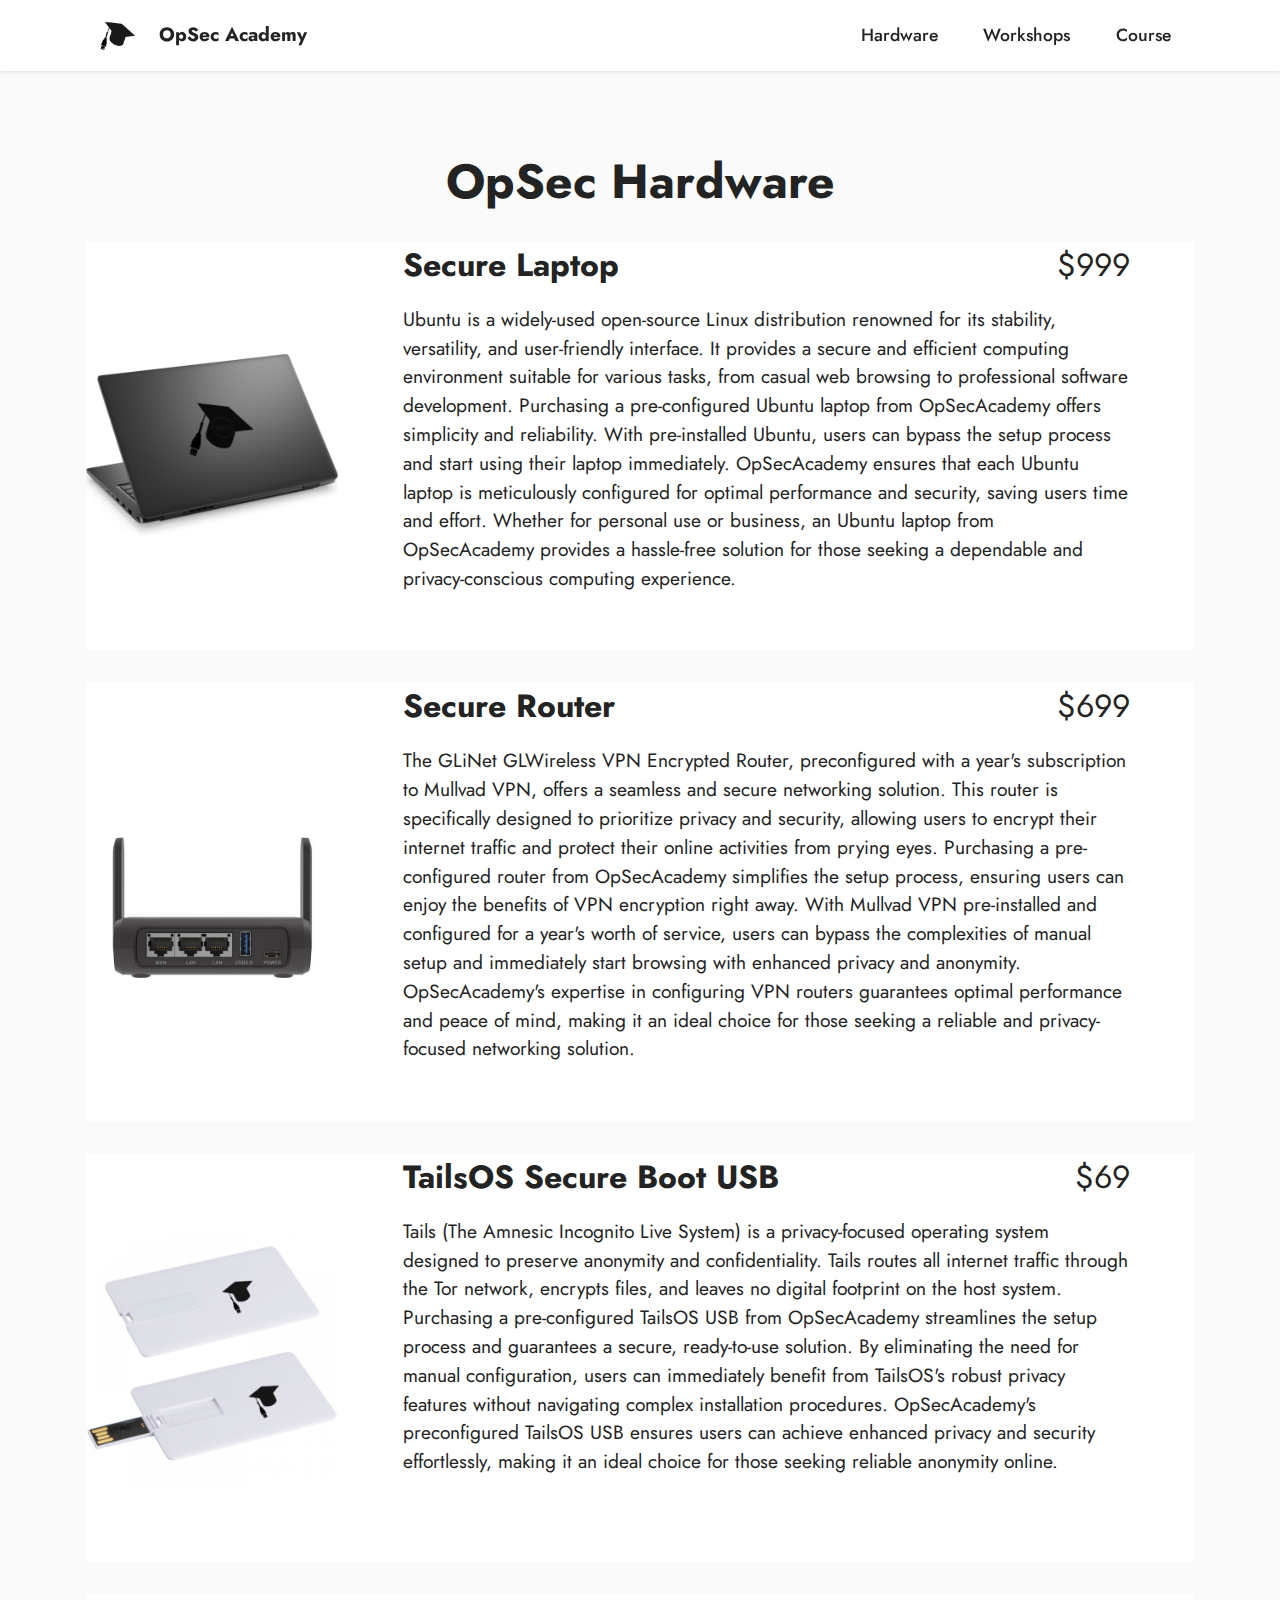
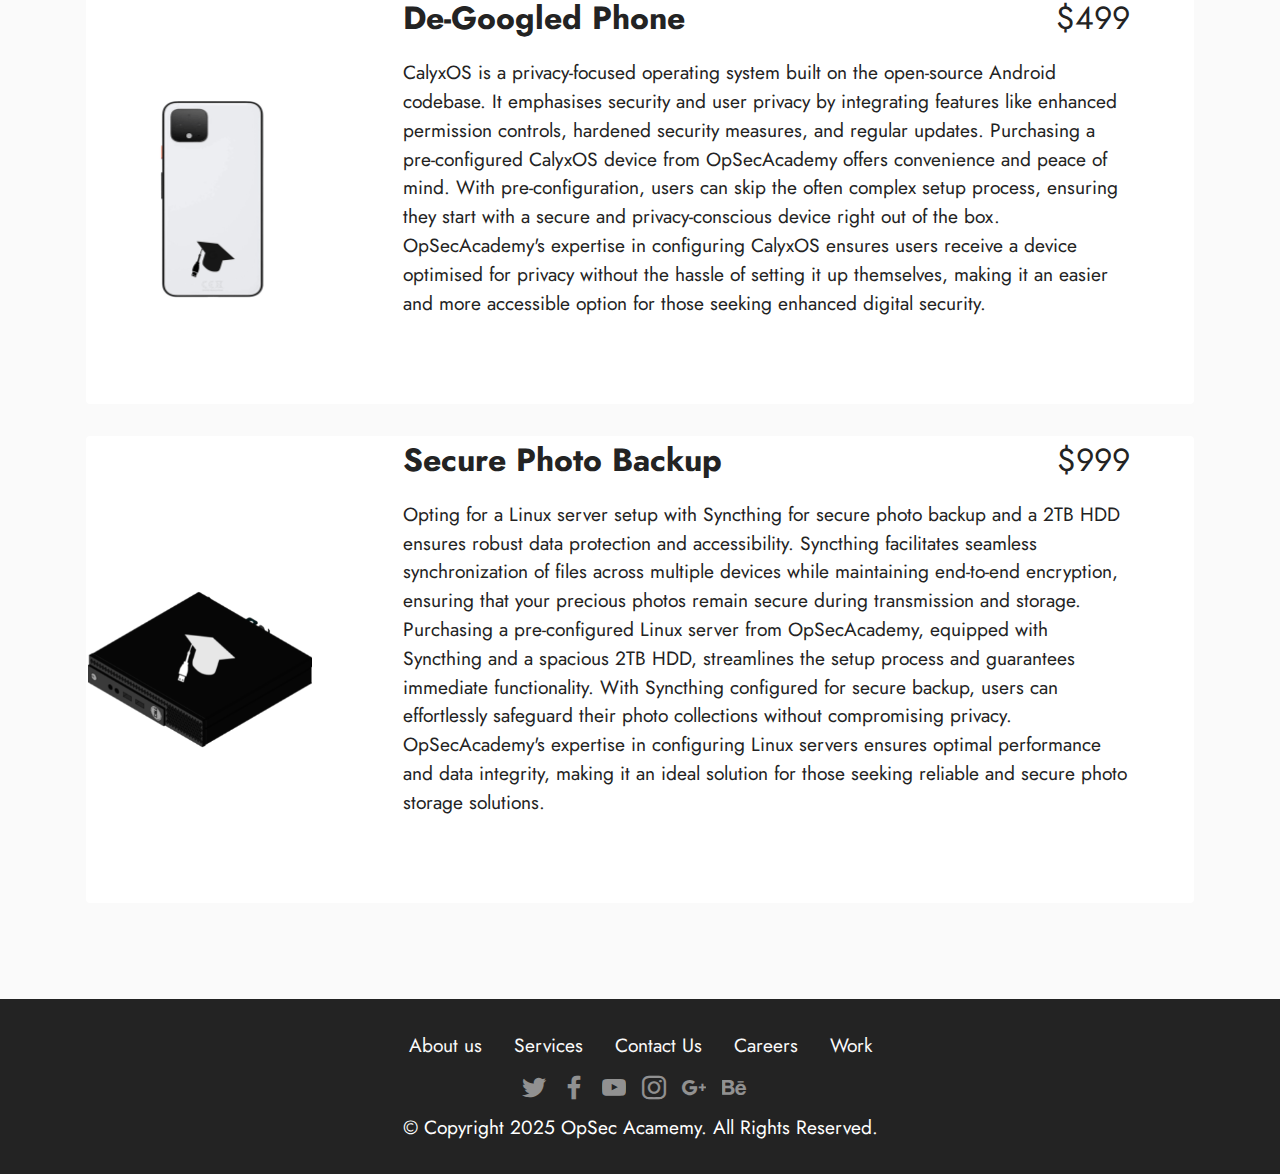
==== index.html @ b9a37368 "update" ====
<!DOCTYPE html>
<html  >
<head>
  
  <meta charset="UTF-8">
  <meta http-equiv="X-UA-Compatible" content="IE=edge">
  
  <meta name="viewport" content="width=device-width, initial-scale=1, minimum-scale=1">
  <link rel="shortcut icon" href="assets/images/opsecacademy-96x76.png" type="image/x-icon">
  <meta name="description" content="">
  
  
  <title>OpSec Hardware</title>
  <link rel="stylesheet" href="assets/bootstrap/css/bootstrap.min.css">
  <link rel="stylesheet" href="assets/bootstrap/css/bootstrap-grid.min.css">
  <link rel="stylesheet" href="assets/bootstrap/css/bootstrap-reboot.min.css">
  <link rel="stylesheet" href="assets/dropdown/css/style.css">
  <link rel="stylesheet" href="assets/socicon/css/styles.css">
  <link rel="stylesheet" href="assets/theme/css/style.css">
  <link rel="preload" href="https://fonts.googleapis.com/css?family=Jost:100,200,300,400,500,600,700,800,900,100i,200i,300i,400i,500i,600i,700i,800i,900i&display=swap" as="style" onload="this.onload=null;this.rel='stylesheet'">
  <noscript><link rel="stylesheet" href="https://fonts.googleapis.com/css?family=Jost:100,200,300,400,500,600,700,800,900,100i,200i,300i,400i,500i,600i,700i,800i,900i&display=swap"></noscript>
  <link rel="preload" as="style" href="assets/mobirise/css/mbr-additional.css"><link rel="stylesheet" href="assets/mobirise/css/mbr-additional.css" type="text/css">

  
  
  
</head>
<body>
  
  <section data-bs-version="5.1" class="menu menu3 cid-ucalGMJANB" once="menu" id="menu3-1">
    
    <nav class="navbar navbar-dropdown navbar-fixed-top navbar-expand-lg">
        <div class="container">
            <div class="navbar-brand">
                <span class="navbar-logo">
                    <a href="index.html">
                        <img src="assets/images/opsecacademy-96x76.png" alt="" style="height: 3rem;">
                    </a>
                </span>
                <span class="navbar-caption-wrap"><a class="navbar-caption text-black display-7" href="#">OpSec Academy</a></span>
            </div>
            <button class="navbar-toggler" type="button" data-toggle="collapse" data-bs-toggle="collapse" data-target="#navbarSupportedContent" data-bs-target="#navbarSupportedContent" aria-controls="navbarNavAltMarkup" aria-expanded="false" aria-label="Toggle navigation">
                <div class="hamburger">
                    <span></span>
                    <span></span>
                    <span></span>
                    <span></span>
                </div>
            </button>
            <div class="collapse navbar-collapse" id="navbarSupportedContent">
                <ul class="navbar-nav nav-dropdown nav-right" data-app-modern-menu="true"><li class="nav-item"><a class="nav-link link text-black text-primary display-4" href="index.html">Hardware</a></li>
                    <li class="nav-item"><a class="nav-link link text-black text-primary display-4" href="workshops.html">Workshops</a></li>
                    <li class="nav-item"><a class="nav-link link text-black text-primary display-4" href="course.html">Course</a>
                    </li></ul>
                
                
            </div>
        </div>
    </nav>
</section>

<section data-bs-version="5.1" class="features10 cid-uc4JQaWIcf" id="features11-0">
    <!---->
    

    
    
    <div class="container">
        <div class="title">
            <h3 class="mbr-section-title mbr-fonts-style mb-4 display-2"><strong>OpSec Hardware</strong></h3>
            
        </div>
        <div class="card">
            <div class="card-wrapper">
                <div class="row align-items-center">
                    <div class="col-12 col-md-3">
                        <div class="image-wrapper">
                            <img src="assets/images/laptop-596x430.png" alt="" title="">
                        </div>
                    </div>
                    <div class="col-12 col-md">
                        <div class="card-box">
                            <div class="row">
                                <div class="col-12">
                                    <div class="top-line">
                                        <h4 class="card-title mbr-fonts-style display-5"><strong>Secure Laptop</strong></h4>
                                        <p class="cost mbr-fonts-style display-5">
                                            $999</p>
                                    </div>
                                </div>
                                <div class="col-12">
                                    <div class="bottom-line">
                                        <p class="mbr-text mbr-fonts-style m-0 display-7">Ubuntu is a widely-used open-source Linux distribution renowned for its stability, versatility, and user-friendly interface. It provides a secure and efficient computing environment suitable for various tasks, from casual web browsing to professional software development. Purchasing a pre-configured Ubuntu laptop from OpSecAcademy offers simplicity and reliability. With pre-installed Ubuntu, users can bypass the setup process and start using their laptop immediately. OpSecAcademy ensures that each Ubuntu laptop is meticulously configured for optimal performance and security, saving users time and effort. Whether for personal use or business, an Ubuntu laptop from OpSecAcademy provides a hassle-free solution for those seeking a dependable and privacy-conscious computing experience.
<br><br>
<br></p>
                                    </div>
                                </div>
                            </div>
                        </div>
                    </div>
                </div>
            </div>
        </div>
        <div class="card">
            <div class="card-wrapper">
                <div class="row align-items-center">
                    <div class="col-12 col-md-3">
                        <div class="image-wrapper">
                            <img src="assets/images/a1300-2-596x596.jpg" alt="" title="">
                        </div>
                    </div>
                    <div class="col-12 col-md">
                        <div class="card-box">
                            <div class="row">
                                <div class="col-12">
                                    <div class="top-line">
                                        <h4 class="card-title mbr-fonts-style display-5"><strong>Secure Router</strong></h4>
                                        <p class="cost mbr-fonts-style display-5">
                                            $699</p>
                                    </div>
                                </div>
                                <div class="col-12">
                                    <div class="bottom-line">
                                        <p class="mbr-text mbr-fonts-style m-0 display-7">The GLiNet GLWireless VPN Encrypted Router, preconfigured with a year's subscription to Mullvad VPN, offers a seamless and secure networking solution. This router is specifically designed to prioritize privacy and security, allowing users to encrypt their internet traffic and protect their online activities from prying eyes. Purchasing a pre-configured router from OpSecAcademy simplifies the setup process, ensuring users can enjoy the benefits of VPN encryption right away. With Mullvad VPN pre-installed and configured for a year's worth of service, users can bypass the complexities of manual setup and immediately start browsing with enhanced privacy and anonymity. OpSecAcademy's expertise in configuring VPN routers guarantees optimal performance and peace of mind, making it an ideal choice for those seeking a reliable and privacy-focused networking solution.<br>
<br>
<br></p>
                                    </div>
                                </div>
                            </div>
                        </div>
                    </div>
                </div>
            </div>
        </div>
        <div class="card">
            <div class="card-wrapper">
                <div class="row align-items-center">
                    <div class="col-12 col-md-3">
                        <div class="image-wrapper">
                            <img src="assets/images/usb-596x595.png" alt="" title="">
                        </div>
                    </div>
                    <div class="col-12 col-md">
                        <div class="card-box">
                            <div class="row">
                                <div class="col-12">
                                    <div class="top-line">
                                        <h4 class="card-title mbr-fonts-style display-5"><strong>TailsOS Secure Boot USB</strong></h4>
                                        <p class="cost mbr-fonts-style display-5">
                                            $69</p>
                                    </div>
                                </div>
                                <div class="col-12">
                                    <div class="bottom-line">
                                        <p class="mbr-text mbr-fonts-style m-0 display-7">Tails (The Amnesic Incognito Live System) is a privacy-focused operating system designed to preserve anonymity and confidentiality. Tails routes all internet traffic through the Tor network, encrypts files, and leaves no digital footprint on the host system. Purchasing a pre-configured TailsOS USB from OpSecAcademy streamlines the setup process and guarantees a secure, ready-to-use solution. By eliminating the need for manual configuration, users can immediately benefit from TailsOS's robust privacy features without navigating complex installation procedures. OpSecAcademy's preconfigured TailsOS USB ensures users can achieve enhanced privacy and security effortlessly, making it an ideal choice for those seeking reliable anonymity online.
<br>
<br>
<br>
<br></p>
                                    </div>
                                </div>
                            </div>
                        </div>
                    </div>
                </div>
            </div>
        </div>
        <div class="card">
            <div class="card-wrapper">
                <div class="row align-items-center">
                    <div class="col-12 col-md-3">
                        <div class="image-wrapper">
                            <img src="assets/images/phone-3-253x255.png" alt="" title="">
                        </div>
                    </div>
                    <div class="col-12 col-md">
                        <div class="card-box">
                            <div class="row">
                                <div class="col-12">
                                    <div class="top-line">
                                        <h4 class="card-title mbr-fonts-style display-5"><strong>De-Googled Phone</strong></h4>
                                        <p class="cost mbr-fonts-style display-5">
                                            $499</p>
                                    </div>
                                </div>
                                <div class="col-12">
                                    <div class="bottom-line">
                                        <p class="mbr-text mbr-fonts-style m-0 display-7">CalyxOS is a privacy-focused operating system built on the open-source Android codebase. It emphasises security and user privacy by integrating features like enhanced permission controls, hardened security measures, and regular updates. Purchasing a pre-configured CalyxOS device from OpSecAcademy offers convenience and peace of mind. With pre-configuration, users can skip the often complex setup process, ensuring they start with a secure and privacy-conscious device right out of the box. OpSecAcademy's expertise in configuring CalyxOS ensures users receive a device optimised for privacy without the hassle of setting it up themselves, making it an easier and more accessible option for those seeking enhanced digital security.
<br>
<br>
<br>
<br></p>
                                    </div>
                                </div>
                            </div>
                        </div>
                    </div>
                </div>
            </div>
        </div>
        <div class="card">
            <div class="card-wrapper">
                <div class="row align-items-center">
                    <div class="col-12 col-md-3">
                        <div class="image-wrapper">
                            <img src="assets/images/photos-backup-1-373x248.png" alt="" title="">
                        </div>
                    </div>
                    <div class="col-12 col-md">
                        <div class="card-box">
                            <div class="row">
                                <div class="col-12">
                                    <div class="top-line">
                                        <h4 class="card-title mbr-fonts-style display-5"><strong>Secure Photo Backup</strong></h4>
                                        <p class="cost mbr-fonts-style display-5">
                                            $999</p>
                                    </div>
                                </div>
                                <div class="col-12">
                                    <div class="bottom-line">
                                        <p class="mbr-text mbr-fonts-style m-0 display-7">Opting for a Linux server setup with Syncthing for secure photo backup and a 2TB HDD ensures robust data protection and accessibility. Syncthing facilitates seamless synchronization of files across multiple devices while maintaining end-to-end encryption, ensuring that your precious photos remain secure during transmission and storage. Purchasing a pre-configured Linux server from OpSecAcademy, equipped with Syncthing and a spacious 2TB HDD, streamlines the setup process and guarantees immediate functionality. With Syncthing configured for secure backup, users can effortlessly safeguard their photo collections without compromising privacy. OpSecAcademy's expertise in configuring Linux servers ensures optimal performance and data integrity, making it an ideal solution for those seeking reliable and secure photo storage solutions.
<br>
<br>
<br>
<br></p>
                                    </div>
                                </div>
                            </div>
                        </div>
                    </div>
                </div>
            </div>
        </div>
        
    </div>
</section>

<section data-bs-version="5.1" class="footer3 cid-ucaxtlw8uZ" once="footers" id="footer3-4">

    

    

    <div class="container">
        <div class="media-container-row align-center mbr-white">
            <div class="row row-links">
                <ul class="foot-menu">
                    
                    
                    
                    
                    
                <li class="foot-menu-item mbr-fonts-style display-7">
                        <a class="text-white" href="#" target="_blank">About us</a>
                    </li><li class="foot-menu-item mbr-fonts-style display-7">
                        <a class="text-white" href="#" target="_blank">Services</a>
                    </li><li class="foot-menu-item mbr-fonts-style display-7">
                        <a class="text-white" href="#" target="_blank">Contact Us</a>
                    </li><li class="foot-menu-item mbr-fonts-style display-7">
                        <a class="text-white" href="#" target="_blank">Careers</a>
                    </li><li class="foot-menu-item mbr-fonts-style display-7">
                        <a class="text-white" href="#" target="_blank">Work</a>
                    </li></ul>
            </div>
            <div class="row social-row">
                <div class="social-list align-right pb-2">
                    
                    
                    
                    
                    
                    
                <div class="soc-item">
                        <a href="https://twitter.com/mobirise" target="_blank">
                            <span class="socicon-twitter socicon mbr-iconfont mbr-iconfont-social"></span>
                        </a>
                    </div><div class="soc-item">
                        <a href="https://www.facebook.com/pages/Mobirise/1616226671953247" target="_blank">
                            <span class="socicon-facebook socicon mbr-iconfont mbr-iconfont-social"></span>
                        </a>
                    </div><div class="soc-item">
                        <a href="https://www.youtube.com/c/mobirise" target="_blank">
                            <span class="socicon-youtube socicon mbr-iconfont mbr-iconfont-social"></span>
                        </a>
                    </div><div class="soc-item">
                        <a href="https://instagram.com/mobirise" target="_blank">
                            <span class="socicon-instagram socicon mbr-iconfont mbr-iconfont-social"></span>
                        </a>
                    </div><div class="soc-item">
                        <a href="https://plus.google.com/u/0/+Mobirise" target="_blank">
                            <span class="socicon-googleplus socicon mbr-iconfont mbr-iconfont-social"></span>
                        </a>
                    </div><div class="soc-item">
                        <a href="https://www.behance.net/Mobirise" target="_blank">
                            <span class="socicon-behance socicon mbr-iconfont mbr-iconfont-social"></span>
                        </a>
                    </div></div>
            </div>
            <div class="row row-copirayt">
                <p class="mbr-text mb-0 mbr-fonts-style mbr-white align-center display-7">
                    © Copyright 2025 OpSec Acamemy. All Rights Reserved.
                </p>
            </div>
        </div>
    </div>
</section>


<script src="assets/bootstrap/js/bootstrap.bundle.min.js"></script>
  <script src="assets/smoothscroll/smooth-scroll.js"></script>
  <script src="assets/ytplayer/index.js"></script>
  <script src="assets/dropdown/js/navbar-dropdown.js"></script>
  <script src="assets/theme/js/script.js"></script>
  
  
  
</body>
</html>
---- assets/dropdown/css/style.css ----
.navbar-dropdown {
  left: 0;
  padding: 0;
  position: absolute;
  right: 0;
  top: 0;
  transition: all 0.45s ease;
  z-index: 1030;
  background: #282828; }
  .navbar-dropdown .navbar-logo {
    margin-right: 0.8rem;
    transition: margin 0.3s ease-in-out;
    vertical-align: middle; }
    .navbar-dropdown .navbar-logo img {
      height: 3.125rem;
      transition: all 0.3s ease-in-out; }
    .navbar-dropdown .navbar-logo.mbr-iconfont {
      font-size: 3.125rem;
      line-height: 3.125rem; }
  .navbar-dropdown .navbar-caption {
    font-weight: 700;
    white-space: normal;
    vertical-align: -4px;
    line-height: 3.125rem !important; }
    .navbar-dropdown .navbar-caption, .navbar-dropdown .navbar-caption:hover {
      color: inherit;
      text-decoration: none; }
  .navbar-dropdown .mbr-iconfont + .navbar-caption {
    vertical-align: -1px; }
  .navbar-dropdown.navbar-fixed-top {
    position: fixed; }
  .navbar-dropdown .navbar-brand span {
    vertical-align: -4px; }
  .navbar-dropdown.bg-color.transparent {
    background: none; }
  .navbar-dropdown.navbar-short .navbar-brand {
    padding: 0.625rem 0; }
    .navbar-dropdown.navbar-short .navbar-brand span {
      vertical-align: -1px; }
  .navbar-dropdown.navbar-short .navbar-caption {
    line-height: 2.375rem !important;
    vertical-align: -2px; }
  .navbar-dropdown.navbar-short .navbar-logo {
    margin-right: 0.5rem; }
    .navbar-dropdown.navbar-short .navbar-logo img {
      height: 2.375rem; }
    .navbar-dropdown.navbar-short .navbar-logo.mbr-iconfont {
      font-size: 2.375rem;
      line-height: 2.375rem; }
  .navbar-dropdown.navbar-short .mbr-table-cell {
    height: 3.625rem; }
  .navbar-dropdown .navbar-close {
    left: 0.6875rem;
    position: fixed;
    top: 0.75rem;
    z-index: 1000; }
  .navbar-dropdown .hamburger-icon {
    content: "";
    display: inline-block;
    vertical-align: middle;
    width: 16px;
    -webkit-box-shadow: 0 -6px 0 1px #282828,0 0 0 1px #282828,0 6px 0 1px #282828;
    -moz-box-shadow: 0 -6px 0 1px #282828,0 0 0 1px #282828,0 6px 0 1px #282828;
    box-shadow: 0 -6px 0 1px #282828,0 0 0 1px #282828,0 6px 0 1px #282828; }

.dropdown-menu .dropdown-toggle[data-toggle="dropdown-submenu"]::after {
  border-bottom: 0.35em solid transparent;
  border-left: 0.35em solid;
  border-right: 0;
  border-top: 0.35em solid transparent;
  margin-left: 0.3rem; }

.dropdown-menu .dropdown-item:focus {
  outline: 0; }

.nav-dropdown {
  font-size: 0.75rem;
  font-weight: 500;
  height: auto !important; }
  .nav-dropdown .nav-btn {
    padding-left: 1rem; }
  .nav-dropdown .link {
    margin: .667em 1.667em;
    font-weight: 500;
    padding: 0;
    transition: color .2s ease-in-out; }
    .nav-dropdown .link.dropdown-toggle {
      margin-right: 2.583em; }
      .nav-dropdown .link.dropdown-toggle::after {
        margin-left: .25rem;
        border-top: 0.35em solid;
        border-right: 0.35em solid transparent;
        border-left: 0.35em solid transparent;
        border-bottom: 0; }
      .nav-dropdown .link.dropdown-toggle[aria-expanded="true"] {
        margin: 0;
        padding: 0.667em 3.263em  0.667em 1.667em; }
  .nav-dropdown .link::after,
  .nav-dropdown .dropdown-item::after {
    color: inherit; }
  .nav-dropdown .btn {
    font-size: 0.75rem;
    font-weight: 700;
    letter-spacing: 0;
    margin-bottom: 0;
    padding-left: 1.25rem;
    padding-right: 1.25rem; }
  .nav-dropdown .dropdown-menu {
    border-radius: 0;
    border: 0;
    left: 0;
    margin: 0;
    padding-bottom: 1.25rem;
    padding-top: 1.25rem;
    position: relative; }
  .nav-dropdown .dropdown-submenu {
    margin-left: 0.125rem;
    top: 0; }
  .nav-dropdown .dropdown-item {
    font-weight: 500;
    line-height: 2;
    padding: 0.3846em 4.615em 0.3846em 1.5385em;
    position: relative;
    transition: color .2s ease-in-out, background-color .2s ease-in-out; }
    .nav-dropdown .dropdown-item::after {
      margin-top: -0.3077em;
      position: absolute;
      right: 1.1538em;
      top: 50%; }
    .nav-dropdown .dropdown-item:focus, .nav-dropdown .dropdown-item:hover {
      background: none; }

@media (max-width: 767px) {
  .nav-dropdown.navbar-toggleable-sm {
    bottom: 0;
    display: none;
    left: 0;
    overflow-x: hidden;
    position: fixed;
    top: 0;
    transform: translateX(-100%);
    -ms-transform: translateX(-100%);
    -webkit-transform: translateX(-100%);
    width: 18.75rem;
    z-index: 999; } }
.nav-dropdown.navbar-toggleable-xl {
  bottom: 0;
  display: none;
  left: 0;
  overflow-x: hidden;
  position: fixed;
  top: 0;
  transform: translateX(-100%);
  -ms-transform: translateX(-100%);
  -webkit-transform: translateX(-100%);
  width: 18.75rem;
  z-index: 999; }

.nav-dropdown-sm {
  display: block !important;
  overflow-x: hidden;
  overflow: auto;
  padding-top: 3.875rem; }
  .nav-dropdown-sm::after {
    content: "";
    display: block;
    height: 3rem;
    width: 100%; }
  .nav-dropdown-sm.collapse.in ~ .navbar-close {
    display: block !important; }
  .nav-dropdown-sm.collapsing, .nav-dropdown-sm.collapse.in {
    transform: translateX(0);
    -ms-transform: translateX(0);
    -webkit-transform: translateX(0);
    transition: all 0.25s ease-out;
    -webkit-transition: all 0.25s ease-out;
    background: #282828; }
  .nav-dropdown-sm.collapsing[aria-expanded="false"] {
    transform: translateX(-100%);
    -ms-transform: translateX(-100%);
    -webkit-transform: translateX(-100%); }
  .nav-dropdown-sm .nav-item {
    display: block;
    margin-left: 0 !important;
    padding-left: 0; }
  .nav-dropdown-sm .link,
  .nav-dropdown-sm .dropdown-item {
    border-top: 1px dotted rgba(255, 255, 255, 0.1);
    font-size: 0.8125rem;
    line-height: 1.6;
    margin: 0 !important;
    padding: 0.875rem 2.4rem 0.875rem 1.5625rem !important;
    position: relative;
    white-space: normal; }
    .nav-dropdown-sm .link:focus, .nav-dropdown-sm .link:hover,
    .nav-dropdown-sm .dropdown-item:focus,
    .nav-dropdown-sm .dropdown-item:hover {
      background: rgba(0, 0, 0, 0.2) !important;
      color: #c0a375; }
  .nav-dropdown-sm .nav-btn {
    position: relative;
    padding: 1.5625rem 1.5625rem 0 1.5625rem; }
    .nav-dropdown-sm .nav-btn::before {
      border-top: 1px dotted rgba(255, 255, 255, 0.1);
      content: "";
      left: 0;
      position: absolute;
      top: 0;
      width: 100%; }
    .nav-dropdown-sm .nav-btn + .nav-btn {
      padding-top: 0.625rem; }
      .nav-dropdown-sm .nav-btn + .nav-btn::before {
        display: none; }
  .nav-dropdown-sm .btn {
    padding: 0.625rem 0; }
  .nav-dropdown-sm .dropdown-toggle[data-toggle="dropdown-submenu"]::after {
    margin-left: .25rem;
    border-top: 0.35em solid;
    border-right: 0.35em solid transparent;
    border-left: 0.35em solid transparent;
    border-bottom: 0; }
  .nav-dropdown-sm .dropdown-toggle[data-toggle="dropdown-submenu"][aria-expanded="true"]::after {
    border-top: 0;
    border-right: 0.35em solid transparent;
    border-left: 0.35em solid transparent;
    border-bottom: 0.35em solid; }
  .nav-dropdown-sm .dropdown-menu {
    margin: 0;
    padding: 0;
    position: relative;
    top: 0;
    left: 0;
    width: 100%;
    border: 0;
    float: none;
    border-radius: 0;
    background: none; }
  .nav-dropdown-sm .dropdown-submenu {
    left: 100%;
    margin-left: 0.125rem;
    margin-top: -1.25rem;
    top: 0; }

.navbar-toggleable-sm .nav-dropdown .dropdown-menu {
  position: absolute; }

.navbar-toggleable-sm .nav-dropdown .dropdown-submenu {
  left: 100%;
  margin-left: 0.125rem;
  margin-top: -1.25rem;
  top: 0; }

.navbar-toggleable-sm.opened .nav-dropdown .dropdown-menu {
  position: relative; }

.navbar-toggleable-sm.opened .nav-dropdown .dropdown-submenu {
  left: 0;
  margin-left: 00rem;
  margin-top: 0rem;
  top: 0; }

.is-builder .nav-dropdown.collapsing {
  transition: none !important; }
---- assets/socicon/css/styles.css ----
@charset "UTF-8";

@font-face {
  font-family: 'Socicon';
  src:  url('../fonts/socicon.eot');
  src:  url('../fonts/socicon.eot?#iefix') format('embedded-opentype'),
    url('../fonts/socicon.woff2') format('woff2'),
    url('../fonts/socicon.ttf') format('truetype'),
    url('../fonts/socicon.woff') format('woff'),
    url('../fonts/socicon.svg#socicon') format('svg');
  font-weight: normal;
  font-style: normal;
  font-display: swap;
}

[data-icon]:before {
  font-family: "socicon" !important;
  content: attr(data-icon);
  font-style: normal !important;
  font-weight: normal !important;
  font-variant: normal !important;
  text-transform: none !important;
  speak: none;
  line-height: 1;
  -webkit-font-smoothing: antialiased;
  -moz-osx-font-smoothing: grayscale;
}

[class^="socicon-"], [class*=" socicon-"] {
  /* use !important to prevent issues with browser extensions that change fonts */
  font-family: 'Socicon' !important;
  speak: none;
  font-style: normal;
  font-weight: normal;
  font-variant: normal;
  text-transform: none;
  line-height: 1;

  /* Better Font Rendering =========== */
  -webkit-font-smoothing: antialiased;
  -moz-osx-font-smoothing: grayscale;
}

.socicon-eitaa:before {
  content: "\e97c";
}
.socicon-soroush:before {
  content: "\e97d";
}
.socicon-bale:before {
  content: "\e97e";
}
.socicon-zazzle:before {
  content: "\e97b";
}
.socicon-society6:before {
  content: "\e97a";
}
.socicon-redbubble:before {
  content: "\e979";
}
.socicon-avvo:before {
  content: "\e978";
}
.socicon-stitcher:before {
  content: "\e977";
}
.socicon-googlehangouts:before {
  content: "\e974";
}
.socicon-dlive:before {
  content: "\e975";
}
.socicon-vsco:before {
  content: "\e976";
}
.socicon-flipboard:before {
  content: "\e973";
}
.socicon-ubuntu:before {
  content: "\e958";
}
.socicon-artstation:before {
  content: "\e959";
}
.socicon-invision:before {
  content: "\e95a";
}
.socicon-torial:before {
  content: "\e95b";
}
.socicon-collectorz:before {
  content: "\e95c";
}
.socicon-seenthis:before {
  content: "\e95d";
}
.socicon-googleplaymusic:before {
  content: "\e95e";
}
.socicon-debian:before {
  content: "\e95f";
}
.socicon-filmfreeway:before {
  content: "\e960";
}
.socicon-gnome:before {
  content: "\e961";
}
.socicon-itchio:before {
  content: "\e962";
}
.socicon-jamendo:before {
  content: "\e963";
}
.socicon-mix:before {
  content: "\e964";
}
.socicon-sharepoint:before {
  content: "\e965";
}
.socicon-tinder:before {
  content: "\e966";
}
.socicon-windguru:before {
  content: "\e967";
}
.socicon-cdbaby:before {
  content: "\e968";
}
.socicon-elementaryos:before {
  content: "\e969";
}
.socicon-stage32:before {
  content: "\e96a";
}
.socicon-tiktok:before {
  content: "\e96b";
}
.socicon-gitter:before {
  content: "\e96c";
}
.socicon-letterboxd:before {
  content: "\e96d";
}
.socicon-threema:before {
  content: "\e96e";
}
.socicon-splice:before {
  content: "\e96f";
}
.socicon-metapop:before {
  content: "\e970";
}
.socicon-naver:before {
  content: "\e971";
}
.socicon-remote:before {
  content: "\e972";
}
.socicon-internet:before {
  content: "\e957";
}
.socicon-moddb:before {
  content: "\e94b";
}
.socicon-indiedb:before {
  content: "\e94c";
}
.socicon-traxsource:before {
  content: "\e94d";
}
.socicon-gamefor:before {
  content: "\e94e";
}
.socicon-pixiv:before {
  content: "\e94f";
}
.socicon-myanimelist:before {
  content: "\e950";
}
.socicon-blackberry:before {
  content: "\e951";
}
.socicon-wickr:before {
  content: "\e952";
}
.socicon-spip:before {
  content: "\e953";
}
.socicon-napster:before {
  content: "\e954";
}
.socicon-beatport:before {
  content: "\e955";
}
.socicon-hackerone:before {
  content: "\e956";
}
.socicon-hackernews:before {
  content: "\e946";
}
.socicon-smashwords:before {
  content: "\e947";
}
.socicon-kobo:before {
  content: "\e948";
}
.socicon-bookbub:before {
  content: "\e949";
}
.socicon-mailru:before {
  content: "\e94a";
}
.socicon-gitlab:before {
  content: "\e945";
}
.socicon-instructables:before {
  content: "\e944";
}
.socicon-portfolio:before {
  content: "\e943";
}
.socicon-codered:before {
  content: "\e940";
}
.socicon-origin:before {
  content: "\e941";
}
.socicon-nextdoor:before {
  content: "\e942";
}
.socicon-udemy:before {
  content: "\e93f";
}
.socicon-livemaster:before {
  content: "\e93e";
}
.socicon-crunchbase:before {
  content: "\e93b";
}
.socicon-homefy:before {
  content: "\e93c";
}
.socicon-calendly:before {
  content: "\e93d";
}
.socicon-realtor:before {
  content: "\e90f";
}
.socicon-tidal:before {
  content: "\e910";
}
.socicon-qobuz:before {
  content: "\e911";
}
.socicon-natgeo:before {
  content: "\e912";
}
.socicon-mastodon:before {
  content: "\e913";
}
.socicon-unsplash:before {
  content: "\e914";
}
.socicon-homeadvisor:before {
  content: "\e915";
}
.socicon-angieslist:before {
  content: "\e916";
}
.socicon-codepen:before {
  content: "\e917";
}
.socicon-slack:before {
  content: "\e918";
}
.socicon-openaigym:before {
  content: "\e919";
}
.socicon-logmein:before {
  content: "\e91a";
}
.socicon-fiverr:before {
  content: "\e91b";
}
.socicon-gotomeeting:before {
  content: "\e91c";
}
.socicon-aliexpress:before {
  content: "\e91d";
}
.socicon-guru:before {
  content: "\e91e";
}
.socicon-appstore:before {
  content: "\e91f";
}
.socicon-homes:before {
  content: "\e920";
}
.socicon-zoom:before {
  content: "\e921";
}
.socicon-alibaba:before {
  content: "\e922";
}
.socicon-craigslist:before {
  content: "\e923";
}
.socicon-wix:before {
  content: "\e924";
}
.socicon-redfin:before {
  content: "\e925";
}
.socicon-googlecalendar:before {
  content: "\e926";
}
.socicon-shopify:before {
  content: "\e927";
}
.socicon-freelancer:before {
  content: "\e928";
}
.socicon-seedrs:before {
  content: "\e929";
}
.socicon-bing:before {
  content: "\e92a";
}
.socicon-doodle:before {
  content: "\e92b";
}
.socicon-bonanza:before {
  content: "\e92c";
}
.socicon-squarespace:before {
  content: "\e92d";
}
.socicon-toptal:before {
  content: "\e92e";
}
.socicon-gust:before {
  content: "\e92f";
}
.socicon-ask:before {
  content: "\e930";
}
.socicon-trulia:before {
  content: "\e931";
}
.socicon-loomly:before {
  content: "\e932";
}
.socicon-ghost:before {
  content: "\e933";
}
.socicon-upwork:before {
  content: "\e934";
}
.socicon-fundable:before {
  content: "\e935";
}
.socicon-booking:before {
  content: "\e936";
}
.socicon-googlemaps:before {
  content: "\e937";
}
.socicon-zillow:before {
  content: "\e938";
}
.socicon-niconico:before {
  content: "\e939";
}
.socicon-toneden:before {
  content: "\e93a";
}
.socicon-augment:before {
  content: "\e908";
}
.socicon-bitbucket:before {
  content: "\e909";
}
.socicon-fyuse:before {
  content: "\e90a";
}
.socicon-yt-gaming:before {
  content: "\e90b";
}
.socicon-sketchfab:before {
  content: "\e90c";
}
.socicon-mobcrush:before {
  content: "\e90d";
}
.socicon-microsoft:before {
  content: "\e90e";
}
.socicon-pandora:before {
  content: "\e907";
}
.socicon-messenger:before {
  content: "\e906";
}
.socicon-gamewisp:before {
  content: "\e905";
}
.socicon-bloglovin:before {
  content: "\e904";
}
.socicon-tunein:before {
  content: "\e903";
}
.socicon-gamejolt:before {
  content: "\e901";
}
.socicon-trello:before {
  content: "\e902";
}
.socicon-spreadshirt:before {
  content: "\e900";
}
.socicon-500px:before {
  content: "\e000";
}
.socicon-8tracks:before {
  content: "\e001";
}
.socicon-airbnb:before {
  content: "\e002";
}
.socicon-alliance:before {
  content: "\e003";
}
.socicon-amazon:before {
  content: "\e004";
}
.socicon-amplement:before {
  content: "\e005";
}
.socicon-android:before {
  content: "\e006";
}
.socicon-angellist:before {
  content: "\e007";
}
.socicon-apple:before {
  content: "\e008";
}
.socicon-appnet:before {
  content: "\e009";
}
.socicon-baidu:before {
  content: "\e00a";
}
.socicon-bandcamp:before {
  content: "\e00b";
}
.socicon-battlenet:before {
  content: "\e00c";
}
.socicon-mixer:before {
  content: "\e00d";
}
.socicon-bebee:before {
  content: "\e00e";
}
.socicon-bebo:before {
  content: "\e00f";
}
.socicon-behance:before {
  content: "\e010";
}
.socicon-blizzard:before {
  content: "\e011";
}
.socicon-blogger:before {
  content: "\e012";
}
.socicon-buffer:before {
  content: "\e013";
}
.socicon-chrome:before {
  content: "\e014";
}
.socicon-coderwall:before {
  content: "\e015";
}
.socicon-curse:before {
  content: "\e016";
}
.socicon-dailymotion:before {
  content: "\e017";
}
.socicon-deezer:before {
  content: "\e018";
}
.socicon-delicious:before {
  content: "\e019";
}
.socicon-deviantart:before {
  content: "\e01a";
}
.socicon-diablo:before {
  content: "\e01b";
}
.socicon-digg:before {
  content: "\e01c";
}
.socicon-discord:before {
  content: "\e01d";
}
.socicon-disqus:before {
  content: "\e01e";
}
.socicon-douban:before {
  content: "\e01f";
}
.socicon-draugiem:before {
  content: "\e020";
}
.socicon-dribbble:before {
  content: "\e021";
}
.socicon-drupal:before {
  content: "\e022";
}
.socicon-ebay:before {
  content: "\e023";
}
.socicon-ello:before {
  content: "\e024";
}
.socicon-endomodo:before {
  content: "\e025";
}
.socicon-envato:before {
  content: "\e026";
}
.socicon-etsy:before {
  content: "\e027";
}
.socicon-facebook:before {
  content: "\e028";
}
.socicon-feedburner:before {
  content: "\e029";
}
.socicon-filmweb:before {
  content: "\e02a";
}
.socicon-firefox:before {
  content: "\e02b";
}
.socicon-flattr:before {
  content: "\e02c";
}
.socicon-flickr:before {
  content: "\e02d";
}
.socicon-formulr:before {
  content: "\e02e";
}
.socicon-forrst:before {
  content: "\e02f";
}
.socicon-foursquare:before {
  content: "\e030";
}
.socicon-friendfeed:before {
  content: "\e031";
}
.socicon-github:before {
  content: "\e032";
}
.socicon-goodreads:before {
  content: "\e033";
}
.socicon-google:before {
  content: "\e034";
}
.socicon-googlescholar:before {
  content: "\e035";
}
.socicon-googlegroups:before {
  content: "\e036";
}
.socicon-googlephotos:before {
  content: "\e037";
}
.socicon-googleplus:before {
  content: "\e038";
}
.socicon-grooveshark:before {
  content: "\e039";
}
.socicon-hackerrank:before {
  content: "\e03a";
}
.socicon-hearthstone:before {
  content: "\e03b";
}
.socicon-hellocoton:before {
  content: "\e03c";
}
.socicon-heroes:before {
  content: "\e03d";
}
.socicon-smashcast:before {
  content: "\e03e";
}
.socicon-horde:before {
  content: "\e03f";
}
.socicon-houzz:before {
  content: "\e040";
}
.socicon-icq:before {
  content: "\e041";
}
.socicon-identica:before {
  content: "\e042";
}
.socicon-imdb:before {
  content: "\e043";
}
.socicon-instagram:before {
  content: "\e044";
}
.socicon-issuu:before {
  content: "\e045";
}
.socicon-istock:before {
  content: "\e046";
}
.socicon-itunes:before {
  content: "\e047";
}
.socicon-keybase:before {
  content: "\e048";
}
.socicon-lanyrd:before {
  content: "\e049";
}
.socicon-lastfm:before {
  content: "\e04a";
}
.socicon-line:before {
  content: "\e04b";
}
.socicon-linkedin:before {
  content: "\e04c";
}
.socicon-livejournal:before {
  content: "\e04d";
}
.socicon-lyft:before {
  content: "\e04e";
}
.socicon-macos:before {
  content: "\e04f";
}
.socicon-mail:before {
  content: "\e050";
}
.socicon-medium:before {
  content: "\e051";
}
.socicon-meetup:before {
  content: "\e052";
}
.socicon-mixcloud:before {
  content: "\e053";
}
.socicon-modelmayhem:before {
  content: "\e054";
}
.socicon-mumble:before {
  content: "\e055";
}
.socicon-myspace:before {
  content: "\e056";
}
.socicon-newsvine:before {
  content: "\e057";
}
.socicon-nintendo:before {
  content: "\e058";
}
.socicon-npm:before {
  content: "\e059";
}
.socicon-odnoklassniki:before {
  content: "\e05a";
}
.socicon-openid:before {
  content: "\e05b";
}
.socicon-opera:before {
  content: "\e05c";
}
.socicon-outlook:before {
  content: "\e05d";
}
.socicon-overwatch:before {
  content: "\e05e";
}
.socicon-patreon:before {
  content: "\e05f";
}
.socicon-paypal:before {
  content: "\e060";
}
.socicon-periscope:before {
  content: "\e061";
}
.socicon-persona:before {
  content: "\e062";
}
.socicon-pinterest:before {
  content: "\e063";
}
.socicon-play:before {
  content: "\e064";
}
.socicon-player:before {
  content: "\e065";
}
.socicon-playstation:before {
  content: "\e066";
}
.socicon-pocket:before {
  content: "\e067";
}
.socicon-qq:before {
  content: "\e068";
}
.socicon-quora:before {
  content: "\e069";
}
.socicon-raidcall:before {
  content: "\e06a";
}
.socicon-ravelry:before {
  content: "\e06b";
}
.socicon-reddit:before {
  content: "\e06c";
}
.socicon-renren:before {
  content: "\e06d";
}
.socicon-researchgate:before {
  content: "\e06e";
}
.socicon-residentadvisor:before {
  content: "\e06f";
}
.socicon-reverbnation:before {
  content: "\e070";
}
.socicon-rss:before {
  content: "\e071";
}
.socicon-sharethis:before {
  content: "\e072";
}
.socicon-skype:before {
  content: "\e073";
}
.socicon-slideshare:before {
  content: "\e074";
}
.socicon-smugmug:before {
  content: "\e075";
}
.socicon-snapchat:before {
  content: "\e076";
}
.socicon-songkick:before {
  content: "\e077";
}
.socicon-soundcloud:before {
  content: "\e078";
}
.socicon-spotify:before {
  content: "\e079";
}
.socicon-stackexchange:before {
  content: "\e07a";
}
.socicon-stackoverflow:before {
  content: "\e07b";
}
.socicon-starcraft:before {
  content: "\e07c";
}
.socicon-stayfriends:before {
  content: "\e07d";
}
.socicon-steam:before {
  content: "\e07e";
}
.socicon-storehouse:before {
  content: "\e07f";
}
.socicon-strava:before {
  content: "\e080";
}
.socicon-streamjar:before {
  content: "\e081";
}
.socicon-stumbleupon:before {
  content: "\e082";
}
.socicon-swarm:before {
  content: "\e083";
}
.socicon-teamspeak:before {
  content: "\e084";
}
.socicon-teamviewer:before {
  content: "\e085";
}
.socicon-technorati:before {
  content: "\e086";
}
.socicon-telegram:before {
  content: "\e087";
}
.socicon-tripadvisor:before {
  content: "\e088";
}
.socicon-tripit:before {
  content: "\e089";
}
.socicon-triplej:before {
  content: "\e08a";
}
.socicon-tumblr:before {
  content: "\e08b";
}
.socicon-twitch:before {
  content: "\e08c";
}
.socicon-twitter:before {
  content: "\e08d";
}
.socicon-uber:before {
  content: "\e08e";
}
.socicon-ventrilo:before {
  content: "\e08f";
}
.socicon-viadeo:before {
  content: "\e090";
}
.socicon-viber:before {
  content: "\e091";
}
.socicon-viewbug:before {
  content: "\e092";
}
.socicon-vimeo:before {
  content: "\e093";
}
.socicon-vine:before {
  content: "\e094";
}
.socicon-vkontakte:before {
  content: "\e095";
}
.socicon-warcraft:before {
  content: "\e096";
}
.socicon-wechat:before {
  content: "\e097";
}
.socicon-weibo:before {
  content: "\e098";
}
.socicon-whatsapp:before {
  content: "\e099";
}
.socicon-wikipedia:before {
  content: "\e09a";
}
.socicon-windows:before {
  content: "\e09b";
}
.socicon-wordpress:before {
  content: "\e09c";
}
.socicon-wykop:before {
  content: "\e09d";
}
.socicon-xbox:before {
  content: "\e09e";
}
.socicon-xing:before {
  content: "\e09f";
}
.socicon-yahoo:before {
  content: "\e0a0";
}
.socicon-yammer:before {
  content: "\e0a1";
}
.socicon-yandex:before {
  content: "\e0a2";
}
.socicon-yelp:before {
  content: "\e0a3";
}
.socicon-younow:before {
  content: "\e0a4";
}
.socicon-youtube:before {
  content: "\e0a5";
}
.socicon-zapier:before {
  content: "\e0a6";
}
.socicon-zerply:before {
  content: "\e0a7";
}
.socicon-zomato:before {
  content: "\e0a8";
}
.socicon-zynga:before {
  content: "\e0a9";
}
---- assets/theme/css/style.css ----
@charset "UTF-8";
section {
  background-color: #ffffff;
}

body {
  font-style: normal;
  line-height: 1.5;
  font-weight: 400;
  color: #232323;
  position: relative;
}

button {
  background-color: transparent;
  border-color: transparent;
}

section,
.container,
.container-fluid {
  position: relative;
  word-wrap: break-word;
}

a.mbr-iconfont:hover {
  text-decoration: none;
}

.article .lead p,
.article .lead ul,
.article .lead ol,
.article .lead pre,
.article .lead blockquote {
  margin-bottom: 0;
}

a {
  font-style: normal;
  font-weight: 400;
  cursor: pointer;
}
a, a:hover {
  text-decoration: none;
}

.mbr-section-title {
  font-style: normal;
  line-height: 1.3;
}

.mbr-section-subtitle {
  line-height: 1.3;
}

.mbr-text {
  font-style: normal;
  line-height: 1.7;
}

h1,
h2,
h3,
h4,
h5,
h6,
.display-1,
.display-2,
.display-4,
.display-5,
.display-7,
span,
p,
a {
  line-height: 1;
  word-break: break-word;
  word-wrap: break-word;
  font-weight: 400;
}

b,
strong {
  font-weight: bold;
}

input:-webkit-autofill, input:-webkit-autofill:hover, input:-webkit-autofill:focus, input:-webkit-autofill:active {
  transition-delay: 9999s;
  -webkit-transition-property: background-color, color;
  transition-property: background-color, color;
}

textarea[type=hidden] {
  display: none;
}

section {
  background-position: 50% 50%;
  background-repeat: no-repeat;
  background-size: cover;
}
section .mbr-background-video,
section .mbr-background-video-preview {
  position: absolute;
  bottom: 0;
  left: 0;
  right: 0;
  top: 0;
}

.hidden {
  visibility: hidden;
}

.mbr-z-index20 {
  z-index: 20;
}

/*! Base colors */
.mbr-white {
  color: #ffffff;
}

.mbr-black {
  color: #111111;
}

.mbr-bg-white {
  background-color: #ffffff;
}

.mbr-bg-black {
  background-color: #000000;
}

/*! Text-aligns */
.align-left {
  text-align: left;
}

.align-center {
  text-align: center;
}

.align-right {
  text-align: right;
}

/*! Font-weight  */
.mbr-light {
  font-weight: 300;
}

.mbr-regular {
  font-weight: 400;
}

.mbr-semibold {
  font-weight: 500;
}

.mbr-bold {
  font-weight: 700;
}

/*! Media  */
.media-content {
  flex-basis: 100%;
}

.media-container-row {
  display: flex;
  flex-direction: row;
  flex-wrap: wrap;
  justify-content: center;
  align-content: center;
  align-items: start;
}
.media-container-row .media-size-item {
  width: 400px;
}

.media-container-column {
  display: flex;
  flex-direction: column;
  flex-wrap: wrap;
  justify-content: center;
  align-content: center;
  align-items: stretch;
}
.media-container-column > * {
  width: 100%;
}

@media (min-width: 992px) {
  .media-container-row {
    flex-wrap: nowrap;
  }
}
figure {
  margin-bottom: 0;
  overflow: hidden;
}

figure[mbr-media-size] {
  transition: width 0.1s;
}

img,
iframe {
  display: block;
  width: 100%;
}

.card {
  background-color: transparent;
  border: none;
}

.card-box {
  width: 100%;
}

.card-img {
  text-align: center;
  flex-shrink: 0;
  -webkit-flex-shrink: 0;
}

.media {
  max-width: 100%;
  margin: 0 auto;
}

.mbr-figure {
  align-self: center;
}

.media-container > div {
  max-width: 100%;
}

.mbr-figure img,
.card-img img {
  width: 100%;
}

@media (max-width: 991px) {
  .media-size-item {
    width: auto !important;
  }

  .media {
    width: auto;
  }

  .mbr-figure {
    width: 100% !important;
  }
}
/*! Buttons */
.mbr-section-btn {
  margin-left: -0.6rem;
  margin-right: -0.6rem;
  font-size: 0;
}

.btn {
  font-weight: 600;
  border-width: 1px;
  font-style: normal;
  margin: 0.6rem 0.6rem;
  white-space: normal;
  transition: all 0.2s ease-in-out;
  display: inline-flex;
  align-items: center;
  justify-content: center;
  word-break: break-word;
}

.btn-sm {
  font-weight: 600;
  letter-spacing: 0px;
  transition: all 0.3s ease-in-out;
}

.btn-md {
  font-weight: 600;
  letter-spacing: 0px;
  transition: all 0.3s ease-in-out;
}

.btn-lg {
  font-weight: 600;
  letter-spacing: 0px;
  transition: all 0.3s ease-in-out;
}

.btn-form {
  margin: 0;
}
.btn-form:hover {
  cursor: pointer;
}

nav .mbr-section-btn {
  margin-left: 0rem;
  margin-right: 0rem;
}

/*! Btn icon margin */
.btn .mbr-iconfont,
.btn.btn-sm .mbr-iconfont {
  order: 1;
  cursor: pointer;
  margin-left: 0.5rem;
  vertical-align: sub;
}

.btn.btn-md .mbr-iconfont,
.btn.btn-md .mbr-iconfont {
  margin-left: 0.8rem;
}

.mbr-regular {
  font-weight: 400;
}

.mbr-semibold {
  font-weight: 500;
}

.mbr-bold {
  font-weight: 700;
}

[type=submit] {
  -webkit-appearance: none;
}

/*! Full-screen */
.mbr-fullscreen .mbr-overlay {
  min-height: 100vh;
}

.mbr-fullscreen {
  display: flex;
  display: -moz-flex;
  display: -ms-flex;
  display: -o-flex;
  align-items: center;
  min-height: 100vh;
  padding-top: 3rem;
  padding-bottom: 3rem;
}

/*! Map */
.map {
  height: 25rem;
  position: relative;
}
.map iframe {
  width: 100%;
  height: 100%;
}

/*! Scroll to top arrow */
.mbr-arrow-up {
  bottom: 25px;
  right: 90px;
  position: fixed;
  text-align: right;
  z-index: 5000;
  color: #ffffff;
  font-size: 22px;
}

.mbr-arrow-up a {
  background: rgba(0, 0, 0, 0.2);
  border-radius: 50%;
  color: #fff;
  display: inline-block;
  height: 60px;
  width: 60px;
  border: 2px solid #fff;
  outline-style: none !important;
  position: relative;
  text-decoration: none;
  transition: all 0.3s ease-in-out;
  cursor: pointer;
  text-align: center;
}
.mbr-arrow-up a:hover {
  background-color: rgba(0, 0, 0, 0.4);
}
.mbr-arrow-up a i {
  line-height: 60px;
}

.mbr-arrow-up-icon {
  display: block;
  color: #fff;
}

.mbr-arrow-up-icon::before {
  content: "›";
  display: inline-block;
  font-family: serif;
  font-size: 22px;
  line-height: 1;
  font-style: normal;
  position: relative;
  top: 6px;
  left: -4px;
  transform: rotate(-90deg);
}

/*! Arrow Down */
.mbr-arrow {
  position: absolute;
  bottom: 45px;
  left: 50%;
  width: 60px;
  height: 60px;
  cursor: pointer;
  background-color: rgba(80, 80, 80, 0.5);
  border-radius: 50%;
  transform: translateX(-50%);
}
@media (max-width: 767px) {
  .mbr-arrow {
    display: none;
  }
}
.mbr-arrow > a {
  display: inline-block;
  text-decoration: none;
  outline-style: none;
  -webkit-animation: arrowdown 1.7s ease-in-out infinite;
          animation: arrowdown 1.7s ease-in-out infinite;
  color: #ffffff;
}
.mbr-arrow > a > i {
  position: absolute;
  top: -2px;
  left: 15px;
  font-size: 2rem;
}

#scrollToTop a i::before {
  content: "";
  position: absolute;
  display: block;
  border-bottom: 2.5px solid #fff;
  border-left: 2.5px solid #fff;
  width: 27.8%;
  height: 27.8%;
  left: 50%;
  top: 51%;
  transform: translateY(-30%) translateX(-50%) rotate(135deg);
}

@keyframes arrowdown {
  0% {
    transform: translateY(0px);
  }
  50% {
    transform: translateY(-5px);
  }
  100% {
    transform: translateY(0px);
  }
}
@-webkit-keyframes arrowdown {
  0% {
    transform: translateY(0px);
  }
  50% {
    transform: translateY(-5px);
  }
  100% {
    transform: translateY(0px);
  }
}
@media (max-width: 500px) {
  .mbr-arrow-up {
    left: 0;
    right: 0;
    text-align: center;
  }
}
/*Gradients animation*/
@keyframes gradient-animation {
  from {
    background-position: 0% 100%;
    -webkit-animation-timing-function: ease-in-out;
            animation-timing-function: ease-in-out;
  }
  to {
    background-position: 100% 0%;
    -webkit-animation-timing-function: ease-in-out;
            animation-timing-function: ease-in-out;
  }
}
@-webkit-keyframes gradient-animation {
  from {
    background-position: 0% 100%;
    -webkit-animation-timing-function: ease-in-out;
            animation-timing-function: ease-in-out;
  }
  to {
    background-position: 100% 0%;
    -webkit-animation-timing-function: ease-in-out;
            animation-timing-function: ease-in-out;
  }
}
.bg-gradient {
  background-size: 200% 200%;
  animation: gradient-animation 5s infinite alternate;
  -webkit-animation: gradient-animation 5s infinite alternate;
}

.menu .navbar-brand {
  display: -webkit-flex;
}
.menu .navbar-brand span {
  display: flex;
  display: -webkit-flex;
}
.menu .navbar-brand .navbar-caption-wrap {
  display: -webkit-flex;
}
.menu .navbar-brand .navbar-logo img {
  display: -webkit-flex;
  width: auto;
}
@media (min-width: 768px) and (max-width: 991px) {
  .menu .navbar-toggleable-sm .navbar-nav {
    display: -ms-flexbox;
  }
}
@media (max-width: 991px) {
  .menu .navbar-collapse {
    max-height: 93.5vh;
  }
  .menu .navbar-collapse.show {
    overflow: auto;
  }
}
@media (min-width: 992px) {
  .menu .navbar-nav.nav-dropdown {
    display: -webkit-flex;
  }
  .menu .navbar-toggleable-sm .navbar-collapse {
    display: -webkit-flex !important;
  }
  .menu .collapsed .navbar-collapse {
    max-height: 93.5vh;
  }
  .menu .collapsed .navbar-collapse.show {
    overflow: auto;
  }
}
@media (max-width: 767px) {
  .menu .navbar-collapse {
    max-height: 80vh;
  }
}

.nav-link .mbr-iconfont {
  margin-right: 0.5rem;
}

.navbar {
  display: -webkit-flex;
  -webkit-flex-wrap: wrap;
  -webkit-align-items: center;
  -webkit-justify-content: space-between;
}

.navbar-collapse {
  -webkit-flex-basis: 100%;
  -webkit-flex-grow: 1;
  -webkit-align-items: center;
}

.nav-dropdown .link {
  padding: 0.667em 1.667em !important;
  margin: 0 !important;
}

.nav {
  display: -webkit-flex;
  -webkit-flex-wrap: wrap;
}

.row {
  display: -webkit-flex;
  -webkit-flex-wrap: wrap;
}

.justify-content-center {
  -webkit-justify-content: center;
}

.form-inline {
  display: -webkit-flex;
}

.card-wrapper {
  -webkit-flex: 1;
}

.carousel-control {
  z-index: 10;
  display: -webkit-flex;
}

.carousel-controls {
  display: -webkit-flex;
}

.media {
  display: -webkit-flex;
}

.form-group:focus {
  outline: none;
}

.jq-selectbox__select {
  padding: 7px 0;
  position: relative;
}

.jq-selectbox__dropdown {
  overflow: hidden;
  border-radius: 10px;
  position: absolute;
  top: 100%;
  left: 0 !important;
  width: 100% !important;
}

.jq-selectbox__trigger-arrow {
  right: 0;
  transform: translateY(-50%);
}

.jq-selectbox li {
  padding: 1.07em 0.5em;
}

input[type=range] {
  padding-left: 0 !important;
  padding-right: 0 !important;
}

.modal-dialog,
.modal-content {
  height: 100%;
}

.modal-dialog .carousel-inner {
  height: calc(100vh - 1.75rem);
}
@media (max-width: 575px) {
  .modal-dialog .carousel-inner {
    height: calc(100vh - 1rem);
  }
}

.carousel-item {
  text-align: center;
}

.carousel-item img {
  margin: auto;
}

.navbar-toggler {
  align-self: flex-start;
  padding: 0.25rem 0.75rem;
  font-size: 1.25rem;
  line-height: 1;
  background: transparent;
  border: 1px solid transparent;
  border-radius: 0.25rem;
}

.navbar-toggler:focus,
.navbar-toggler:hover {
  text-decoration: none;
  box-shadow: none;
}

.navbar-toggler-icon {
  display: inline-block;
  width: 1.5em;
  height: 1.5em;
  vertical-align: middle;
  content: "";
  background: no-repeat center center;
  background-size: 100% 100%;
}

.navbar-toggler-left {
  position: absolute;
  left: 1rem;
}

.navbar-toggler-right {
  position: absolute;
  right: 1rem;
}

.card-img {
  width: auto;
}

.menu .navbar.collapsed:not(.beta-menu) {
  flex-direction: column;
}

.carousel-item.active,
.carousel-item-next,
.carousel-item-prev {
  display: flex;
}

.note-air-layout .dropup .dropdown-menu,
.note-air-layout .navbar-fixed-bottom .dropdown .dropdown-menu {
  bottom: initial !important;
}

html,
body {
  height: auto;
  min-height: 100vh;
}

.dropup .dropdown-toggle::after {
  display: none;
}

.form-asterisk {
  font-family: initial;
  position: absolute;
  top: -2px;
  font-weight: normal;
}

.form-control-label {
  position: relative;
  cursor: pointer;
  margin-bottom: 0.357em;
  padding: 0;
}

.alert {
  color: #ffffff;
  border-radius: 0;
  border: 0;
  font-size: 1.1rem;
  line-height: 1.5;
  margin-bottom: 1.875rem;
  padding: 1.25rem;
  position: relative;
  text-align: center;
}
.alert.alert-form::after {
  background-color: inherit;
  bottom: -7px;
  content: "";
  display: block;
  height: 14px;
  left: 50%;
  margin-left: -7px;
  position: absolute;
  transform: rotate(45deg);
  width: 14px;
}

.form-control {
  background-color: #ffffff;
  background-clip: border-box;
  color: #232323;
  line-height: 1rem !important;
  height: auto;
  padding: 0.6rem 1.2rem;
  transition: border-color 0.25s ease 0s;
  border: 1px solid transparent !important;
  border-radius: 4px;
  box-shadow: rgba(0, 0, 0, 0.07) 0px 1px 1px 0px, rgba(0, 0, 0, 0.07) 0px 1px 3px 0px, rgba(0, 0, 0, 0.03) 0px 0px 0px 1px;
}
.form-active .form-control:invalid {
  border-color: red;
}

form .row {
  margin-left: -0.6rem;
  margin-right: -0.6rem;
}
form .row [class*=col] {
  padding-left: 0.6rem;
  padding-right: 0.6rem;
}

form .mbr-section-btn {
  margin: 0;
  padding-left: 0.6rem;
  padding-right: 0.6rem;
}

form .btn {
  display: flex;
  padding: 0.6rem 1.2rem;
  margin: 0;
}

form .form-check-input {
  margin-top: 0.5;
}

textarea.form-control {
  line-height: 1.5rem !important;
}

.form-group {
  margin-bottom: 1.2rem;
}

.form-control,
form .btn {
  min-height: 48px;
}

.gdpr-block label span.textGDPR input[name=gdpr] {
  top: 7px;
}

.form-control:focus {
  box-shadow: none;
}

:focus {
  outline: none;
}

.mbr-overlay {
  background-color: #000;
  bottom: 0;
  left: 0;
  opacity: 0.5;
  position: absolute;
  right: 0;
  top: 0;
  z-index: 0;
  pointer-events: none;
}

blockquote {
  font-style: italic;
  padding: 3rem;
  font-size: 1.09rem;
  position: relative;
  border-left: 3px solid;
}

ul,
ol,
pre,
blockquote {
  margin-bottom: 2.3125rem;
}

.mt-4 {
  margin-top: 2rem !important;
}

.mb-4 {
  margin-bottom: 2rem !important;
}

@media (min-width: 992px) {
  .container {
    padding-left: 16px;
    padding-right: 16px;
  }

  .row {
    margin-left: -16px;
    margin-right: -16px;
  }
  .row > [class*=col] {
    padding-left: 16px;
    padding-right: 16px;
  }
}
@media (min-width: 768px) {
  .container-fluid {
    padding-left: 32px;
    padding-right: 32px;
  }
}
@media (min-width: 768px) and (max-width: 991px) {
  .mbr-container {
    padding-left: 32px;
    padding-right: 32px;
  }
}
@media (max-width: 767px) {
  .mbr-container {
    padding-left: 16px;
    padding-right: 16px;
  }
}
.card-wrapper,
.item-wrapper {
  overflow: hidden;
}

.app-video-wrapper > img {
  opacity: 1;
}

.item {
  position: relative;
}

.dropdown-menu .dropdown-menu {
  left: 100%;
}

.dropdown-item + .dropdown-menu {
  display: none;
}

.dropdown-item:hover + .dropdown-menu,
.dropdown-menu:hover {
  display: block;
}

@media (min-aspect-ratio: 16/9) {
  .mbr-video-foreground {
    height: 300% !important;
    top: -100% !important;
  }
}
@media (max-aspect-ratio: 16/9) {
  .mbr-video-foreground {
    width: 300% !important;
    left: -100% !important;
  }
}
---- assets/mobirise/css/mbr-additional.css ----
body {
  font-family: Jost;
}
.display-1 {
  font-family: 'Jost', sans-serif;
  font-size: 4.6rem;
  line-height: 1.1;
}
.display-1 > .mbr-iconfont {
  font-size: 5.75rem;
}
.display-2 {
  font-family: 'Jost', sans-serif;
  font-size: 3rem;
  line-height: 1.1;
}
.display-2 > .mbr-iconfont {
  font-size: 3.75rem;
}
.display-4 {
  font-family: 'Jost', sans-serif;
  font-size: 1.1rem;
  line-height: 1.5;
}
.display-4 > .mbr-iconfont {
  font-size: 1.375rem;
}
.display-5 {
  font-family: 'Jost', sans-serif;
  font-size: 2rem;
  line-height: 1.5;
}
.display-5 > .mbr-iconfont {
  font-size: 2.5rem;
}
.display-7 {
  font-family: 'Jost', sans-serif;
  font-size: 1.2rem;
  line-height: 1.5;
}
.display-7 > .mbr-iconfont {
  font-size: 1.5rem;
}
/* ---- Fluid typography for mobile devices ---- */
/* 1.4 - font scale ratio ( bootstrap == 1.42857 ) */
/* 100vw - current viewport width */
/* (48 - 20)  48 == 48rem == 768px, 20 == 20rem == 320px(minimal supported viewport) */
/* 0.65 - min scale variable, may vary */
@media (max-width: 992px) {
  .display-1 {
    font-size: 3.68rem;
  }
}
@media (max-width: 768px) {
  .display-1 {
    font-size: 3.22rem;
    font-size: calc( 2.26rem + (4.6 - 2.26) * ((100vw - 20rem) / (48 - 20)));
    line-height: calc( 1.1 * (2.26rem + (4.6 - 2.26) * ((100vw - 20rem) / (48 - 20))));
  }
  .display-2 {
    font-size: 2.4rem;
    font-size: calc( 1.7rem + (3 - 1.7) * ((100vw - 20rem) / (48 - 20)));
    line-height: calc( 1.3 * (1.7rem + (3 - 1.7) * ((100vw - 20rem) / (48 - 20))));
  }
  .display-4 {
    font-size: 0.88rem;
    font-size: calc( 1.0350000000000001rem + (1.1 - 1.0350000000000001) * ((100vw - 20rem) / (48 - 20)));
    line-height: calc( 1.4 * (1.0350000000000001rem + (1.1 - 1.0350000000000001) * ((100vw - 20rem) / (48 - 20))));
  }
  .display-5 {
    font-size: 1.6rem;
    font-size: calc( 1.35rem + (2 - 1.35) * ((100vw - 20rem) / (48 - 20)));
    line-height: calc( 1.4 * (1.35rem + (2 - 1.35) * ((100vw - 20rem) / (48 - 20))));
  }
  .display-7 {
    font-size: 0.96rem;
    font-size: calc( 1.07rem + (1.2 - 1.07) * ((100vw - 20rem) / (48 - 20)));
    line-height: calc( 1.4 * (1.07rem + (1.2 - 1.07) * ((100vw - 20rem) / (48 - 20))));
  }
}
/* Buttons */
.btn {
  padding: 0.6rem 1.2rem;
  border-radius: 4px;
}
.btn-sm {
  padding: 0.6rem 1.2rem;
  border-radius: 4px;
}
.btn-md {
  padding: 0.6rem 1.2rem;
  border-radius: 4px;
}
.btn-lg {
  padding: 1rem 2.6rem;
  border-radius: 4px;
}
.bg-primary {
  background-color: #6592e6 !important;
}
.bg-success {
  background-color: #40b0bf !important;
}
.bg-info {
  background-color: #47b5ed !important;
}
.bg-warning {
  background-color: #ffe161 !important;
}
.bg-danger {
  background-color: #ff9966 !important;
}
.btn-primary,
.btn-primary:active {
  background-color: #6592e6 !important;
  border-color: #6592e6 !important;
  color: #ffffff !important;
  box-shadow: 0 2px 2px 0 rgba(0, 0, 0, 0.2);
}
.btn-primary:hover,
.btn-primary:focus,
.btn-primary.focus,
.btn-primary.active {
  color: #ffffff !important;
  background-color: #2260d2 !important;
  border-color: #2260d2 !important;
  box-shadow: 0 2px 5px 0 rgba(0, 0, 0, 0.2);
}
.btn-primary.disabled,
.btn-primary:disabled {
  color: #ffffff !important;
  background-color: #2260d2 !important;
  border-color: #2260d2 !important;
}
.btn-secondary,
.btn-secondary:active {
  background-color: #ff6666 !important;
  border-color: #ff6666 !important;
  color: #ffffff !important;
  box-shadow: 0 2px 2px 0 rgba(0, 0, 0, 0.2);
}
.btn-secondary:hover,
.btn-secondary:focus,
.btn-secondary.focus,
.btn-secondary.active {
  color: #ffffff !important;
  background-color: #ff0f0f !important;
  border-color: #ff0f0f !important;
  box-shadow: 0 2px 5px 0 rgba(0, 0, 0, 0.2);
}
.btn-secondary.disabled,
.btn-secondary:disabled {
  color: #ffffff !important;
  background-color: #ff0f0f !important;
  border-color: #ff0f0f !important;
}
.btn-info,
.btn-info:active {
  background-color: #47b5ed !important;
  border-color: #47b5ed !important;
  color: #ffffff !important;
  box-shadow: 0 2px 2px 0 rgba(0, 0, 0, 0.2);
}
.btn-info:hover,
.btn-info:focus,
.btn-info.focus,
.btn-info.active {
  color: #ffffff !important;
  background-color: #148cca !important;
  border-color: #148cca !important;
  box-shadow: 0 2px 5px 0 rgba(0, 0, 0, 0.2);
}
.btn-info.disabled,
.btn-info:disabled {
  color: #ffffff !important;
  background-color: #148cca !important;
  border-color: #148cca !important;
}
.btn-success,
.btn-success:active {
  background-color: #40b0bf !important;
  border-color: #40b0bf !important;
  color: #ffffff !important;
  box-shadow: 0 2px 2px 0 rgba(0, 0, 0, 0.2);
}
.btn-success:hover,
.btn-success:focus,
.btn-success.focus,
.btn-success.active {
  color: #ffffff !important;
  background-color: #2a747e !important;
  border-color: #2a747e !important;
  box-shadow: 0 2px 5px 0 rgba(0, 0, 0, 0.2);
}
.btn-success.disabled,
.btn-success:disabled {
  color: #ffffff !important;
  background-color: #2a747e !important;
  border-color: #2a747e !important;
}
.btn-warning,
.btn-warning:active {
  background-color: #ffe161 !important;
  border-color: #ffe161 !important;
  color: #614f00 !important;
  box-shadow: 0 2px 2px 0 rgba(0, 0, 0, 0.2);
}
.btn-warning:hover,
.btn-warning:focus,
.btn-warning.focus,
.btn-warning.active {
  color: #0a0800 !important;
  background-color: #ffd10a !important;
  border-color: #ffd10a !important;
  box-shadow: 0 2px 5px 0 rgba(0, 0, 0, 0.2);
}
.btn-warning.disabled,
.btn-warning:disabled {
  color: #614f00 !important;
  background-color: #ffd10a !important;
  border-color: #ffd10a !important;
}
.btn-danger,
.btn-danger:active {
  background-color: #ff9966 !important;
  border-color: #ff9966 !important;
  color: #ffffff !important;
  box-shadow: 0 2px 2px 0 rgba(0, 0, 0, 0.2);
}
.btn-danger:hover,
.btn-danger:focus,
.btn-danger.focus,
.btn-danger.active {
  color: #ffffff !important;
  background-color: #ff5f0f !important;
  border-color: #ff5f0f !important;
  box-shadow: 0 2px 5px 0 rgba(0, 0, 0, 0.2);
}
.btn-danger.disabled,
.btn-danger:disabled {
  color: #ffffff !important;
  background-color: #ff5f0f !important;
  border-color: #ff5f0f !important;
}
.btn-white,
.btn-white:active {
  background-color: #fafafa !important;
  border-color: #fafafa !important;
  color: #7a7a7a !important;
  box-shadow: 0 2px 2px 0 rgba(0, 0, 0, 0.2);
}
.btn-white:hover,
.btn-white:focus,
.btn-white.focus,
.btn-white.active {
  color: #4f4f4f !important;
  background-color: #cfcfcf !important;
  border-color: #cfcfcf !important;
  box-shadow: 0 2px 5px 0 rgba(0, 0, 0, 0.2);
}
.btn-white.disabled,
.btn-white:disabled {
  color: #7a7a7a !important;
  background-color: #cfcfcf !important;
  border-color: #cfcfcf !important;
}
.btn-black,
.btn-black:active {
  background-color: #232323 !important;
  border-color: #232323 !important;
  color: #ffffff !important;
  box-shadow: 0 2px 2px 0 rgba(0, 0, 0, 0.2);
}
.btn-black:hover,
.btn-black:focus,
.btn-black.focus,
.btn-black.active {
  color: #ffffff !important;
  background-color: #000000 !important;
  border-color: #000000 !important;
  box-shadow: 0 2px 5px 0 rgba(0, 0, 0, 0.2);
}
.btn-black.disabled,
.btn-black:disabled {
  color: #ffffff !important;
  background-color: #000000 !important;
  border-color: #000000 !important;
}
.btn-primary-outline,
.btn-primary-outline:active {
  background-color: transparent !important;
  border-color: transparent;
  color: #6592e6;
}
.btn-primary-outline:hover,
.btn-primary-outline:focus,
.btn-primary-outline.focus,
.btn-primary-outline.active {
  color: #2260d2 !important;
  background-color: transparent!important;
  border-color: transparent!important;
  box-shadow: none!important;
}
.btn-primary-outline.disabled,
.btn-primary-outline:disabled {
  color: #ffffff !important;
  background-color: #6592e6 !important;
  border-color: #6592e6 !important;
}
.btn-secondary-outline,
.btn-secondary-outline:active {
  background-color: transparent !important;
  border-color: transparent;
  color: #ff6666;
}
.btn-secondary-outline:hover,
.btn-secondary-outline:focus,
.btn-secondary-outline.focus,
.btn-secondary-outline.active {
  color: #ff0f0f !important;
  background-color: transparent!important;
  border-color: transparent!important;
  box-shadow: none!important;
}
.btn-secondary-outline.disabled,
.btn-secondary-outline:disabled {
  color: #ffffff !important;
  background-color: #ff6666 !important;
  border-color: #ff6666 !important;
}
.btn-info-outline,
.btn-info-outline:active {
  background-color: transparent !important;
  border-color: transparent;
  color: #47b5ed;
}
.btn-info-outline:hover,
.btn-info-outline:focus,
.btn-info-outline.focus,
.btn-info-outline.active {
  color: #148cca !important;
  background-color: transparent!important;
  border-color: transparent!important;
  box-shadow: none!important;
}
.btn-info-outline.disabled,
.btn-info-outline:disabled {
  color: #ffffff !important;
  background-color: #47b5ed !important;
  border-color: #47b5ed !important;
}
.btn-success-outline,
.btn-success-outline:active {
  background-color: transparent !important;
  border-color: transparent;
  color: #40b0bf;
}
.btn-success-outline:hover,
.btn-success-outline:focus,
.btn-success-outline.focus,
.btn-success-outline.active {
  color: #2a747e !important;
  background-color: transparent!important;
  border-color: transparent!important;
  box-shadow: none!important;
}
.btn-success-outline.disabled,
.btn-success-outline:disabled {
  color: #ffffff !important;
  background-color: #40b0bf !important;
  border-color: #40b0bf !important;
}
.btn-warning-outline,
.btn-warning-outline:active {
  background-color: transparent !important;
  border-color: transparent;
  color: #ffe161;
}
.btn-warning-outline:hover,
.btn-warning-outline:focus,
.btn-warning-outline.focus,
.btn-warning-outline.active {
  color: #ffd10a !important;
  background-color: transparent!important;
  border-color: transparent!important;
  box-shadow: none!important;
}
.btn-warning-outline.disabled,
.btn-warning-outline:disabled {
  color: #614f00 !important;
  background-color: #ffe161 !important;
  border-color: #ffe161 !important;
}
.btn-danger-outline,
.btn-danger-outline:active {
  background-color: transparent !important;
  border-color: transparent;
  color: #ff9966;
}
.btn-danger-outline:hover,
.btn-danger-outline:focus,
.btn-danger-outline.focus,
.btn-danger-outline.active {
  color: #ff5f0f !important;
  background-color: transparent!important;
  border-color: transparent!important;
  box-shadow: none!important;
}
.btn-danger-outline.disabled,
.btn-danger-outline:disabled {
  color: #ffffff !important;
  background-color: #ff9966 !important;
  border-color: #ff9966 !important;
}
.btn-black-outline,
.btn-black-outline:active {
  background-color: transparent !important;
  border-color: transparent;
  color: #232323;
}
.btn-black-outline:hover,
.btn-black-outline:focus,
.btn-black-outline.focus,
.btn-black-outline.active {
  color: #000000 !important;
  background-color: transparent!important;
  border-color: transparent!important;
  box-shadow: none!important;
}
.btn-black-outline.disabled,
.btn-black-outline:disabled {
  color: #ffffff !important;
  background-color: #232323 !important;
  border-color: #232323 !important;
}
.btn-white-outline,
.btn-white-outline:active {
  background-color: transparent !important;
  border-color: transparent;
  color: #fafafa;
}
.btn-white-outline:hover,
.btn-white-outline:focus,
.btn-white-outline.focus,
.btn-white-outline.active {
  color: #cfcfcf !important;
  background-color: transparent!important;
  border-color: transparent!important;
  box-shadow: none!important;
}
.btn-white-outline.disabled,
.btn-white-outline:disabled {
  color: #7a7a7a !important;
  background-color: #fafafa !important;
  border-color: #fafafa !important;
}
.text-primary {
  color: #6592e6 !important;
}
.text-secondary {
  color: #ff6666 !important;
}
.text-success {
  color: #40b0bf !important;
}
.text-info {
  color: #47b5ed !important;
}
.text-warning {
  color: #ffe161 !important;
}
.text-danger {
  color: #ff9966 !important;
}
.text-white {
  color: #fafafa !important;
}
.text-black {
  color: #232323 !important;
}
a.text-primary:hover,
a.text-primary:focus,
a.text-primary.active {
  color: #205ac5 !important;
}
a.text-secondary:hover,
a.text-secondary:focus,
a.text-secondary.active {
  color: #ff0000 !important;
}
a.text-success:hover,
a.text-success:focus,
a.text-success.active {
  color: #266a73 !important;
}
a.text-info:hover,
a.text-info:focus,
a.text-info.active {
  color: #1283bc !important;
}
a.text-warning:hover,
a.text-warning:focus,
a.text-warning.active {
  color: #facb00 !important;
}
a.text-danger:hover,
a.text-danger:focus,
a.text-danger.active {
  color: #ff5500 !important;
}
a.text-white:hover,
a.text-white:focus,
a.text-white.active {
  color: #c7c7c7 !important;
}
a.text-black:hover,
a.text-black:focus,
a.text-black.active {
  color: #000000 !important;
}
a[class*="text-"]:not(.nav-link):not(.dropdown-item):not([role]):not(.navbar-caption) {
  position: relative;
  background-image: transparent;
  background-size: 10000px 2px;
  background-repeat: no-repeat;
  background-position: 0px 1.2em;
  background-position: -10000px 1.2em;
}
a[class*="text-"]:not(.nav-link):not(.dropdown-item):not([role]):not(.navbar-caption):hover {
  transition: background-position 2s ease-in-out;
  background-image: linear-gradient(currentColor 50%, currentColor 50%);
  background-position: 0px 1.2em;
}
.nav-tabs .nav-link.active {
  color: #6592e6;
}
.nav-tabs .nav-link:not(.active) {
  color: #232323;
}
.alert-success {
  background-color: #70c770;
}
.alert-info {
  background-color: #47b5ed;
}
.alert-warning {
  background-color: #ffe161;
}
.alert-danger {
  background-color: #ff9966;
}
.mbr-gallery-filter li.active .btn {
  background-color: #6592e6;
  border-color: #6592e6;
  color: #ffffff;
}
.mbr-gallery-filter li.active .btn:focus {
  box-shadow: none;
}
a,
a:hover {
  color: #6592e6;
}
.mbr-plan-header.bg-primary .mbr-plan-subtitle,
.mbr-plan-header.bg-primary .mbr-plan-price-desc {
  color: #ffffff;
}
.mbr-plan-header.bg-success .mbr-plan-subtitle,
.mbr-plan-header.bg-success .mbr-plan-price-desc {
  color: #a0d8df;
}
.mbr-plan-header.bg-info .mbr-plan-subtitle,
.mbr-plan-header.bg-info .mbr-plan-price-desc {
  color: #ffffff;
}
.mbr-plan-header.bg-warning .mbr-plan-subtitle,
.mbr-plan-header.bg-warning .mbr-plan-price-desc {
  color: #ffffff;
}
.mbr-plan-header.bg-danger .mbr-plan-subtitle,
.mbr-plan-header.bg-danger .mbr-plan-price-desc {
  color: #ffffff;
}
/* Scroll to top button*/
.scrollToTop_wraper {
  display: none;
}
.form-control {
  font-family: 'Jost', sans-serif;
  font-size: 1.1rem;
  line-height: 1.5;
  font-weight: 400;
}
.form-control > .mbr-iconfont {
  font-size: 1.375rem;
}
.form-control:hover,
.form-control:focus {
  box-shadow: rgba(0, 0, 0, 0.07) 0px 1px 1px 0px, rgba(0, 0, 0, 0.07) 0px 1px 3px 0px, rgba(0, 0, 0, 0.03) 0px 0px 0px 1px;
  border-color: #6592e6 !important;
}
.form-control:-webkit-input-placeholder {
  font-family: 'Jost', sans-serif;
  font-size: 1.1rem;
  line-height: 1.5;
  font-weight: 400;
}
.form-control:-webkit-input-placeholder > .mbr-iconfont {
  font-size: 1.375rem;
}
blockquote {
  border-color: #6592e6;
}
/* Forms */
.jq-selectbox li:hover,
.jq-selectbox li.selected {
  background-color: #6592e6;
  color: #ffffff;
}
.jq-number__spin {
  transition: 0.25s ease;
}
.jq-number__spin:hover {
  border-color: #6592e6;
}
.jq-selectbox .jq-selectbox__trigger-arrow,
.jq-number__spin.minus:after,
.jq-number__spin.plus:after {
  transition: 0.4s;
  border-top-color: #353535;
  border-bottom-color: #353535;
}
.jq-selectbox:hover .jq-selectbox__trigger-arrow,
.jq-number__spin.minus:hover:after,
.jq-number__spin.plus:hover:after {
  border-top-color: #6592e6;
  border-bottom-color: #6592e6;
}
.xdsoft_datetimepicker .xdsoft_calendar td.xdsoft_default,
.xdsoft_datetimepicker .xdsoft_calendar td.xdsoft_current,
.xdsoft_datetimepicker .xdsoft_timepicker .xdsoft_time_box > div > div.xdsoft_current {
  color: #ffffff !important;
  background-color: #6592e6 !important;
  box-shadow: none !important;
}
.xdsoft_datetimepicker .xdsoft_calendar td:hover,
.xdsoft_datetimepicker .xdsoft_timepicker .xdsoft_time_box > div > div:hover {
  color: #000000 !important;
  background: #ff6666 !important;
  box-shadow: none !important;
}
.lazy-bg {
  background-image: none !important;
}
.lazy-placeholder:not(section),
.lazy-none {
  display: block;
  position: relative;
  padding-bottom: 56.25%;
  width: 100%;
  height: auto;
}
iframe.lazy-placeholder,
.lazy-placeholder:after {
  content: '';
  position: absolute;
  width: 200px;
  height: 200px;
  background: transparent no-repeat center;
  background-size: contain;
  top: 50%;
  left: 50%;
  transform: translateX(-50%) translateY(-50%);
  background-image: url("data:image/svg+xml;charset=UTF-8,%3csvg width='32' height='32' viewBox='0 0 64 64' xmlns='http://www.w3.org/2000/svg' stroke='%236592e6' %3e%3cg fill='none' fill-rule='evenodd'%3e%3cg transform='translate(16 16)' stroke-width='2'%3e%3ccircle stroke-opacity='.5' cx='16' cy='16' r='16'/%3e%3cpath d='M32 16c0-9.94-8.06-16-16-16'%3e%3canimateTransform attributeName='transform' type='rotate' from='0 16 16' to='360 16 16' dur='1s' repeatCount='indefinite'/%3e%3c/path%3e%3c/g%3e%3c/g%3e%3c/svg%3e");
}
section.lazy-placeholder:after {
  opacity: 0.5;
}
body {
  overflow-x: hidden;
}
a {
  transition: color 0.6s;
}
.cid-ucalGMJANB {
  z-index: 1000;
  width: 100%;
  position: relative;
  min-height: 60px;
}
.cid-ucalGMJANB nav.navbar {
  position: fixed;
}
.cid-ucalGMJANB .dropdown-item:before {
  font-family: Moririse2 !important;
  content: "\e966";
  display: inline-block;
  width: 0;
  position: absolute;
  left: 1rem;
  top: 0.5rem;
  margin-right: 0.5rem;
  line-height: 1;
  font-size: inherit;
  vertical-align: middle;
  text-align: center;
  overflow: hidden;
  transform: scale(0, 1);
  transition: all 0.25s ease-in-out;
}
.cid-ucalGMJANB .dropdown-menu {
  padding: 0;
  border-radius: 4px;
  box-shadow: 0 1px 3px 0 rgba(0, 0, 0, 0.1);
}
.cid-ucalGMJANB .dropdown-item {
  border-bottom: 1px solid #e6e6e6;
}
.cid-ucalGMJANB .dropdown-item:hover,
.cid-ucalGMJANB .dropdown-item:focus {
  background: #6592e6 !important;
  color: white !important;
}
.cid-ucalGMJANB .dropdown-item:hover span {
  color: white;
}
.cid-ucalGMJANB .dropdown-item:first-child {
  border-top-left-radius: 4px;
  border-top-right-radius: 4px;
}
.cid-ucalGMJANB .dropdown-item:last-child {
  border-bottom: none;
  border-bottom-left-radius: 4px;
  border-bottom-right-radius: 4px;
}
.cid-ucalGMJANB .nav-dropdown .link {
  padding: 0 0.3em !important;
  margin: 0.667em 1em !important;
}
.cid-ucalGMJANB .nav-dropdown .link.dropdown-toggle::after {
  margin-left: 0.5rem;
  margin-top: 0.2rem;
}
.cid-ucalGMJANB .nav-link {
  position: relative;
}
.cid-ucalGMJANB .container {
  display: flex;
  margin: auto;
  flex-wrap: nowrap;
}
@media (max-width: 991px) {
  .cid-ucalGMJANB .container {
    flex-wrap: wrap;
  }
}
.cid-ucalGMJANB .container-fluid {
  flex-wrap: nowrap;
}
@media (max-width: 991px) {
  .cid-ucalGMJANB .container-fluid {
    flex-wrap: wrap;
  }
}
.cid-ucalGMJANB .iconfont-wrapper {
  color: #000000 !important;
  font-size: 1.5rem;
  padding-right: 0.5rem;
}
.cid-ucalGMJANB .dropdown-menu,
.cid-ucalGMJANB .navbar.opened {
  background: #ffffff !important;
}
.cid-ucalGMJANB .nav-item:focus,
.cid-ucalGMJANB .nav-link:focus {
  outline: none;
}
.cid-ucalGMJANB .dropdown .dropdown-menu .dropdown-item {
  width: auto;
  transition: all 0.25s ease-in-out;
}
.cid-ucalGMJANB .dropdown .dropdown-menu .dropdown-item::after {
  right: 0.5rem;
}
.cid-ucalGMJANB .dropdown .dropdown-menu .dropdown-item .mbr-iconfont {
  margin-right: 0.5rem;
  vertical-align: sub;
}
.cid-ucalGMJANB .dropdown .dropdown-menu .dropdown-item .mbr-iconfont:before {
  display: inline-block;
  transform: scale(1, 1);
  transition: all 0.25s ease-in-out;
}
.cid-ucalGMJANB .collapsed .dropdown-menu .dropdown-item:before {
  display: none;
}
.cid-ucalGMJANB .collapsed .dropdown .dropdown-menu .dropdown-item {
  padding: 0.235em 1.5em 0.235em 1.5em !important;
  transition: none;
  margin: 0 !important;
}
.cid-ucalGMJANB .navbar {
  min-height: 70px;
  transition: all 0.3s;
  border-bottom: 1px solid transparent;
  box-shadow: 0 1px 3px 0 rgba(0, 0, 0, 0.1);
  background: #ffffff;
}
.cid-ucalGMJANB .navbar.opened {
  transition: all 0.3s;
}
.cid-ucalGMJANB .navbar .dropdown-item {
  padding: 0.5rem 1.8rem;
}
.cid-ucalGMJANB .navbar .navbar-logo img {
  width: auto;
}
.cid-ucalGMJANB .navbar .navbar-collapse {
  justify-content: flex-end;
  z-index: 1;
}
.cid-ucalGMJANB .navbar.collapsed {
  justify-content: center;
}
.cid-ucalGMJANB .navbar.collapsed .nav-item .nav-link::before {
  display: none;
}
.cid-ucalGMJANB .navbar.collapsed.opened .dropdown-menu {
  top: 0;
}
@media (min-width: 992px) {
  .cid-ucalGMJANB .navbar.collapsed.opened:not(.navbar-short) .navbar-collapse {
    max-height: calc(98.5vh - 3rem);
  }
}
.cid-ucalGMJANB .navbar.collapsed .dropdown-menu .dropdown-submenu {
  left: 0 !important;
}
.cid-ucalGMJANB .navbar.collapsed .dropdown-menu .dropdown-item:after {
  right: auto;
}
.cid-ucalGMJANB .navbar.collapsed .dropdown-menu .dropdown-toggle[data-toggle="dropdown-submenu"]:after {
  margin-left: 0.5rem;
  margin-top: 0.2rem;
  border-top: 0.35em solid;
  border-right: 0.35em solid transparent;
  border-left: 0.35em solid transparent;
  border-bottom: 0;
  top: 41%;
}
.cid-ucalGMJANB .navbar.collapsed ul.navbar-nav li {
  margin: auto;
}
.cid-ucalGMJANB .navbar.collapsed .dropdown-menu .dropdown-item {
  padding: 0.25rem 1.5rem;
  text-align: center;
}
.cid-ucalGMJANB .navbar.collapsed .icons-menu {
  padding-left: 0;
  padding-right: 0;
  padding-top: 0.5rem;
  padding-bottom: 0.5rem;
}
@media (max-width: 991px) {
  .cid-ucalGMJANB .navbar .nav-item .nav-link::before {
    display: none;
  }
  .cid-ucalGMJANB .navbar.opened .dropdown-menu {
    top: 0;
  }
  .cid-ucalGMJANB .navbar .dropdown-menu .dropdown-submenu {
    left: 0 !important;
  }
  .cid-ucalGMJANB .navbar .dropdown-menu .dropdown-item:after {
    right: auto;
  }
  .cid-ucalGMJANB .navbar .dropdown-menu .dropdown-toggle[data-toggle="dropdown-submenu"]:after {
    margin-left: 0.5rem;
    margin-top: 0.2rem;
    border-top: 0.35em solid;
    border-right: 0.35em solid transparent;
    border-left: 0.35em solid transparent;
    border-bottom: 0;
    top: 40%;
  }
  .cid-ucalGMJANB .navbar .navbar-logo img {
    height: 3rem !important;
  }
  .cid-ucalGMJANB .navbar ul.navbar-nav li {
    margin: auto;
  }
  .cid-ucalGMJANB .navbar .dropdown-menu .dropdown-item {
    padding: 0.25rem 1.5rem !important;
    text-align: center;
  }
  .cid-ucalGMJANB .navbar .navbar-brand {
    flex-shrink: initial;
    flex-basis: auto;
    word-break: break-word;
    padding-right: 2rem;
  }
  .cid-ucalGMJANB .navbar .navbar-toggler {
    flex-basis: auto;
  }
  .cid-ucalGMJANB .navbar .icons-menu {
    padding-left: 0;
    padding-top: 0.5rem;
    padding-bottom: 0.5rem;
  }
}
@media (max-width: 991px) and (max-width: 767px) {
  .cid-ucalGMJANB .navbar .navbar-brand {
    width: calc(100% - 31px);
  }
}
.cid-ucalGMJANB .navbar.navbar-short {
  min-height: 60px;
}
.cid-ucalGMJANB .navbar.navbar-short .navbar-logo img {
  height: 2.5rem !important;
}
.cid-ucalGMJANB .navbar.navbar-short .navbar-brand {
  min-height: 60px;
  padding: 0;
}
.cid-ucalGMJANB .navbar-brand {
  min-height: 70px;
  flex-shrink: 0;
  align-items: center;
  margin-right: 0;
  padding: 10px 0;
  transition: all 0.3s;
  word-break: break-word;
  z-index: 1;
}
.cid-ucalGMJANB .navbar-brand .navbar-caption {
  line-height: inherit !important;
}
.cid-ucalGMJANB .navbar-brand .navbar-logo a {
  outline: none;
}
.cid-ucalGMJANB .dropdown-item.active,
.cid-ucalGMJANB .dropdown-item:active {
  background-color: transparent;
}
.cid-ucalGMJANB .navbar-expand-lg .navbar-nav .nav-link {
  padding: 0;
}
.cid-ucalGMJANB .nav-dropdown .link.dropdown-toggle {
  margin-right: 1.667em;
}
.cid-ucalGMJANB .nav-dropdown .link.dropdown-toggle[aria-expanded="true"] {
  margin-right: 0;
  padding: 0.667em 1.667em;
}
.cid-ucalGMJANB .navbar.navbar-expand-lg .dropdown .dropdown-menu {
  background: #ffffff;
}
.cid-ucalGMJANB .navbar.navbar-expand-lg .dropdown .dropdown-menu .dropdown-submenu {
  margin: 0;
  left: 100%;
}
.cid-ucalGMJANB .navbar .dropdown.open > .dropdown-menu {
  display: block;
}
.cid-ucalGMJANB ul.navbar-nav {
  flex-wrap: wrap;
}
.cid-ucalGMJANB .navbar-buttons {
  text-align: center;
  min-width: 170px;
}
.cid-ucalGMJANB button.navbar-toggler {
  outline: none;
  width: 31px;
  height: 20px;
  cursor: pointer;
  transition: all 0.2s;
  position: relative;
  align-self: center;
}
.cid-ucalGMJANB button.navbar-toggler .hamburger span {
  position: absolute;
  right: 0;
  width: 30px;
  height: 2px;
  border-right: 5px;
  background-color: #000000;
}
.cid-ucalGMJANB button.navbar-toggler .hamburger span:nth-child(1) {
  top: 0;
  transition: all 0.2s;
}
.cid-ucalGMJANB button.navbar-toggler .hamburger span:nth-child(2) {
  top: 8px;
  transition: all 0.15s;
}
.cid-ucalGMJANB button.navbar-toggler .hamburger span:nth-child(3) {
  top: 8px;
  transition: all 0.15s;
}
.cid-ucalGMJANB button.navbar-toggler .hamburger span:nth-child(4) {
  top: 16px;
  transition: all 0.2s;
}
.cid-ucalGMJANB nav.opened .hamburger span:nth-child(1) {
  top: 8px;
  width: 0;
  opacity: 0;
  right: 50%;
  transition: all 0.2s;
}
.cid-ucalGMJANB nav.opened .hamburger span:nth-child(2) {
  transform: rotate(45deg);
  transition: all 0.25s;
}
.cid-ucalGMJANB nav.opened .hamburger span:nth-child(3) {
  transform: rotate(-45deg);
  transition: all 0.25s;
}
.cid-ucalGMJANB nav.opened .hamburger span:nth-child(4) {
  top: 8px;
  width: 0;
  opacity: 0;
  right: 50%;
  transition: all 0.2s;
}
.cid-ucalGMJANB .navbar-dropdown {
  padding: 0 1rem;
  position: fixed;
}
.cid-ucalGMJANB a.nav-link {
  display: flex;
  align-items: center;
  justify-content: center;
}
.cid-ucalGMJANB .icons-menu {
  flex-wrap: nowrap;
  display: flex;
  justify-content: center;
  padding-left: 1rem;
  padding-right: 1rem;
  padding-top: 0.3rem;
  text-align: center;
}
@media screen and (-ms-high-contrast: active), (-ms-high-contrast: none) {
  .cid-ucalGMJANB .navbar {
    height: 70px;
  }
  .cid-ucalGMJANB .navbar.opened {
    height: auto;
  }
  .cid-ucalGMJANB .nav-item .nav-link:hover::before {
    width: 175%;
    max-width: calc(100% + 2rem);
    left: -1rem;
  }
}
.cid-uc4JQaWIcf {
  padding-top: 6rem;
  padding-bottom: 6rem;
  background-color: #fafafa;
}
.cid-uc4JQaWIcf .mbr-fallback-image.disabled {
  display: none;
}
.cid-uc4JQaWIcf .mbr-fallback-image {
  display: block;
  background-size: cover;
  background-position: center center;
  width: 100%;
  height: 100%;
  position: absolute;
  top: 0;
}
.cid-uc4JQaWIcf .top-line {
  display: flex;
  justify-content: space-between;
}
.cid-uc4JQaWIcf .mbr-section-title,
.cid-uc4JQaWIcf .mbr-section-subtitle {
  text-align: center;
}
.cid-uc4JQaWIcf .card:not(:nth-last-child(1)) {
  margin-bottom: 2rem;
}
.cid-uc4JQaWIcf .card-wrapper {
  border-radius: 4px;
  background-color: #ffffff;
}
.cid-uc4JQaWIcf .image-wrapper img {
  width: 100%;
  object-fit: cover;
}
@media (max-width: 767px) {
  .cid-uc4JQaWIcf .card-box {
    padding: 1rem;
  }
}
@media (min-width: 768px) {
  .cid-uc4JQaWIcf .card-box {
    padding-right: 2rem;
  }
}
@media (min-width: 992px) {
  .cid-uc4JQaWIcf .card-box {
    padding-left: 2rem;
    padding-right: 4rem;
  }
}
.cid-ucaxtlw8uZ {
  padding-top: 2rem;
  padding-bottom: 2rem;
  background-color: #232323;
}
.cid-ucaxtlw8uZ .row-links {
  width: 100%;
  justify-content: center;
}
.cid-ucaxtlw8uZ .social-row {
  width: 100%;
  justify-content: center;
}
.cid-ucaxtlw8uZ .media-container-row {
  flex-direction: column;
  justify-content: center;
  align-items: center;
}
.cid-ucaxtlw8uZ .media-container-row .foot-menu {
  list-style: none;
  display: flex;
  justify-content: center;
  flex-wrap: wrap;
  padding: 0;
  margin-bottom: 0;
}
.cid-ucaxtlw8uZ .media-container-row .foot-menu li {
  padding: 0 1rem 1rem 1rem;
}
.cid-ucaxtlw8uZ .media-container-row .foot-menu li p {
  margin: 0;
}
.cid-ucaxtlw8uZ .media-container-row .social-list {
  width: auto;
  padding-left: 0;
  margin-bottom: 0;
  list-style: none;
  display: flex;
  flex-wrap: wrap;
  justify-content: flex-end;
}
.cid-ucaxtlw8uZ .media-container-row .social-list .mbr-iconfont-social {
  font-size: 1.5rem;
  color: #ffffff;
}
.cid-ucaxtlw8uZ .media-container-row .social-list .soc-item {
  margin: 0 .5rem;
}
.cid-ucaxtlw8uZ .media-container-row .social-list a {
  margin: 0;
  opacity: .5;
  transition: .2s linear;
}
.cid-ucaxtlw8uZ .media-container-row .social-list a:hover {
  opacity: 1;
}
@media (max-width: 767px) {
  .cid-ucaxtlw8uZ .media-container-row .social-list {
    -webkit-justify-content: center;
    justify-content: center;
  }
}
.cid-ucaxtlw8uZ .media-container-row .row-copirayt {
  word-break: break-word;
  width: 100%;
}
.cid-ucaxtlw8uZ .media-container-row .row-copirayt p {
  width: 100%;
}
.cid-ucalGMJANB {
  z-index: 1000;
  width: 100%;
  position: relative;
  min-height: 60px;
}
.cid-ucalGMJANB nav.navbar {
  position: fixed;
}
.cid-ucalGMJANB .dropdown-item:before {
  font-family: Moririse2 !important;
  content: "\e966";
  display: inline-block;
  width: 0;
  position: absolute;
  left: 1rem;
  top: 0.5rem;
  margin-right: 0.5rem;
  line-height: 1;
  font-size: inherit;
  vertical-align: middle;
  text-align: center;
  overflow: hidden;
  transform: scale(0, 1);
  transition: all 0.25s ease-in-out;
}
.cid-ucalGMJANB .dropdown-menu {
  padding: 0;
  border-radius: 4px;
  box-shadow: 0 1px 3px 0 rgba(0, 0, 0, 0.1);
}
.cid-ucalGMJANB .dropdown-item {
  border-bottom: 1px solid #e6e6e6;
}
.cid-ucalGMJANB .dropdown-item:hover,
.cid-ucalGMJANB .dropdown-item:focus {
  background: #6592e6 !important;
  color: white !important;
}
.cid-ucalGMJANB .dropdown-item:hover span {
  color: white;
}
.cid-ucalGMJANB .dropdown-item:first-child {
  border-top-left-radius: 4px;
  border-top-right-radius: 4px;
}
.cid-ucalGMJANB .dropdown-item:last-child {
  border-bottom: none;
  border-bottom-left-radius: 4px;
  border-bottom-right-radius: 4px;
}
.cid-ucalGMJANB .nav-dropdown .link {
  padding: 0 0.3em !important;
  margin: 0.667em 1em !important;
}
.cid-ucalGMJANB .nav-dropdown .link.dropdown-toggle::after {
  margin-left: 0.5rem;
  margin-top: 0.2rem;
}
.cid-ucalGMJANB .nav-link {
  position: relative;
}
.cid-ucalGMJANB .container {
  display: flex;
  margin: auto;
  flex-wrap: nowrap;
}
@media (max-width: 991px) {
  .cid-ucalGMJANB .container {
    flex-wrap: wrap;
  }
}
.cid-ucalGMJANB .container-fluid {
  flex-wrap: nowrap;
}
@media (max-width: 991px) {
  .cid-ucalGMJANB .container-fluid {
    flex-wrap: wrap;
  }
}
.cid-ucalGMJANB .iconfont-wrapper {
  color: #000000 !important;
  font-size: 1.5rem;
  padding-right: 0.5rem;
}
.cid-ucalGMJANB .dropdown-menu,
.cid-ucalGMJANB .navbar.opened {
  background: #ffffff !important;
}
.cid-ucalGMJANB .nav-item:focus,
.cid-ucalGMJANB .nav-link:focus {
  outline: none;
}
.cid-ucalGMJANB .dropdown .dropdown-menu .dropdown-item {
  width: auto;
  transition: all 0.25s ease-in-out;
}
.cid-ucalGMJANB .dropdown .dropdown-menu .dropdown-item::after {
  right: 0.5rem;
}
.cid-ucalGMJANB .dropdown .dropdown-menu .dropdown-item .mbr-iconfont {
  margin-right: 0.5rem;
  vertical-align: sub;
}
.cid-ucalGMJANB .dropdown .dropdown-menu .dropdown-item .mbr-iconfont:before {
  display: inline-block;
  transform: scale(1, 1);
  transition: all 0.25s ease-in-out;
}
.cid-ucalGMJANB .collapsed .dropdown-menu .dropdown-item:before {
  display: none;
}
.cid-ucalGMJANB .collapsed .dropdown .dropdown-menu .dropdown-item {
  padding: 0.235em 1.5em 0.235em 1.5em !important;
  transition: none;
  margin: 0 !important;
}
.cid-ucalGMJANB .navbar {
  min-height: 70px;
  transition: all 0.3s;
  border-bottom: 1px solid transparent;
  box-shadow: 0 1px 3px 0 rgba(0, 0, 0, 0.1);
  background: #ffffff;
}
.cid-ucalGMJANB .navbar.opened {
  transition: all 0.3s;
}
.cid-ucalGMJANB .navbar .dropdown-item {
  padding: 0.5rem 1.8rem;
}
.cid-ucalGMJANB .navbar .navbar-logo img {
  width: auto;
}
.cid-ucalGMJANB .navbar .navbar-collapse {
  justify-content: flex-end;
  z-index: 1;
}
.cid-ucalGMJANB .navbar.collapsed {
  justify-content: center;
}
.cid-ucalGMJANB .navbar.collapsed .nav-item .nav-link::before {
  display: none;
}
.cid-ucalGMJANB .navbar.collapsed.opened .dropdown-menu {
  top: 0;
}
@media (min-width: 992px) {
  .cid-ucalGMJANB .navbar.collapsed.opened:not(.navbar-short) .navbar-collapse {
    max-height: calc(98.5vh - 3rem);
  }
}
.cid-ucalGMJANB .navbar.collapsed .dropdown-menu .dropdown-submenu {
  left: 0 !important;
}
.cid-ucalGMJANB .navbar.collapsed .dropdown-menu .dropdown-item:after {
  right: auto;
}
.cid-ucalGMJANB .navbar.collapsed .dropdown-menu .dropdown-toggle[data-toggle="dropdown-submenu"]:after {
  margin-left: 0.5rem;
  margin-top: 0.2rem;
  border-top: 0.35em solid;
  border-right: 0.35em solid transparent;
  border-left: 0.35em solid transparent;
  border-bottom: 0;
  top: 41%;
}
.cid-ucalGMJANB .navbar.collapsed ul.navbar-nav li {
  margin: auto;
}
.cid-ucalGMJANB .navbar.collapsed .dropdown-menu .dropdown-item {
  padding: 0.25rem 1.5rem;
  text-align: center;
}
.cid-ucalGMJANB .navbar.collapsed .icons-menu {
  padding-left: 0;
  padding-right: 0;
  padding-top: 0.5rem;
  padding-bottom: 0.5rem;
}
@media (max-width: 991px) {
  .cid-ucalGMJANB .navbar .nav-item .nav-link::before {
    display: none;
  }
  .cid-ucalGMJANB .navbar.opened .dropdown-menu {
    top: 0;
  }
  .cid-ucalGMJANB .navbar .dropdown-menu .dropdown-submenu {
    left: 0 !important;
  }
  .cid-ucalGMJANB .navbar .dropdown-menu .dropdown-item:after {
    right: auto;
  }
  .cid-ucalGMJANB .navbar .dropdown-menu .dropdown-toggle[data-toggle="dropdown-submenu"]:after {
    margin-left: 0.5rem;
    margin-top: 0.2rem;
    border-top: 0.35em solid;
    border-right: 0.35em solid transparent;
    border-left: 0.35em solid transparent;
    border-bottom: 0;
    top: 40%;
  }
  .cid-ucalGMJANB .navbar .navbar-logo img {
    height: 3rem !important;
  }
  .cid-ucalGMJANB .navbar ul.navbar-nav li {
    margin: auto;
  }
  .cid-ucalGMJANB .navbar .dropdown-menu .dropdown-item {
    padding: 0.25rem 1.5rem !important;
    text-align: center;
  }
  .cid-ucalGMJANB .navbar .navbar-brand {
    flex-shrink: initial;
    flex-basis: auto;
    word-break: break-word;
    padding-right: 2rem;
  }
  .cid-ucalGMJANB .navbar .navbar-toggler {
    flex-basis: auto;
  }
  .cid-ucalGMJANB .navbar .icons-menu {
    padding-left: 0;
    padding-top: 0.5rem;
    padding-bottom: 0.5rem;
  }
}
@media (max-width: 991px) and (max-width: 767px) {
  .cid-ucalGMJANB .navbar .navbar-brand {
    width: calc(100% - 31px);
  }
}
.cid-ucalGMJANB .navbar.navbar-short {
  min-height: 60px;
}
.cid-ucalGMJANB .navbar.navbar-short .navbar-logo img {
  height: 2.5rem !important;
}
.cid-ucalGMJANB .navbar.navbar-short .navbar-brand {
  min-height: 60px;
  padding: 0;
}
.cid-ucalGMJANB .navbar-brand {
  min-height: 70px;
  flex-shrink: 0;
  align-items: center;
  margin-right: 0;
  padding: 10px 0;
  transition: all 0.3s;
  word-break: break-word;
  z-index: 1;
}
.cid-ucalGMJANB .navbar-brand .navbar-caption {
  line-height: inherit !important;
}
.cid-ucalGMJANB .navbar-brand .navbar-logo a {
  outline: none;
}
.cid-ucalGMJANB .dropdown-item.active,
.cid-ucalGMJANB .dropdown-item:active {
  background-color: transparent;
}
.cid-ucalGMJANB .navbar-expand-lg .navbar-nav .nav-link {
  padding: 0;
}
.cid-ucalGMJANB .nav-dropdown .link.dropdown-toggle {
  margin-right: 1.667em;
}
.cid-ucalGMJANB .nav-dropdown .link.dropdown-toggle[aria-expanded="true"] {
  margin-right: 0;
  padding: 0.667em 1.667em;
}
.cid-ucalGMJANB .navbar.navbar-expand-lg .dropdown .dropdown-menu {
  background: #ffffff;
}
.cid-ucalGMJANB .navbar.navbar-expand-lg .dropdown .dropdown-menu .dropdown-submenu {
  margin: 0;
  left: 100%;
}
.cid-ucalGMJANB .navbar .dropdown.open > .dropdown-menu {
  display: block;
}
.cid-ucalGMJANB ul.navbar-nav {
  flex-wrap: wrap;
}
.cid-ucalGMJANB .navbar-buttons {
  text-align: center;
  min-width: 170px;
}
.cid-ucalGMJANB button.navbar-toggler {
  outline: none;
  width: 31px;
  height: 20px;
  cursor: pointer;
  transition: all 0.2s;
  position: relative;
  align-self: center;
}
.cid-ucalGMJANB button.navbar-toggler .hamburger span {
  position: absolute;
  right: 0;
  width: 30px;
  height: 2px;
  border-right: 5px;
  background-color: #000000;
}
.cid-ucalGMJANB button.navbar-toggler .hamburger span:nth-child(1) {
  top: 0;
  transition: all 0.2s;
}
.cid-ucalGMJANB button.navbar-toggler .hamburger span:nth-child(2) {
  top: 8px;
  transition: all 0.15s;
}
.cid-ucalGMJANB button.navbar-toggler .hamburger span:nth-child(3) {
  top: 8px;
  transition: all 0.15s;
}
.cid-ucalGMJANB button.navbar-toggler .hamburger span:nth-child(4) {
  top: 16px;
  transition: all 0.2s;
}
.cid-ucalGMJANB nav.opened .hamburger span:nth-child(1) {
  top: 8px;
  width: 0;
  opacity: 0;
  right: 50%;
  transition: all 0.2s;
}
.cid-ucalGMJANB nav.opened .hamburger span:nth-child(2) {
  transform: rotate(45deg);
  transition: all 0.25s;
}
.cid-ucalGMJANB nav.opened .hamburger span:nth-child(3) {
  transform: rotate(-45deg);
  transition: all 0.25s;
}
.cid-ucalGMJANB nav.opened .hamburger span:nth-child(4) {
  top: 8px;
  width: 0;
  opacity: 0;
  right: 50%;
  transition: all 0.2s;
}
.cid-ucalGMJANB .navbar-dropdown {
  padding: 0 1rem;
  position: fixed;
}
.cid-ucalGMJANB a.nav-link {
  display: flex;
  align-items: center;
  justify-content: center;
}
.cid-ucalGMJANB .icons-menu {
  flex-wrap: nowrap;
  display: flex;
  justify-content: center;
  padding-left: 1rem;
  padding-right: 1rem;
  padding-top: 0.3rem;
  text-align: center;
}
@media screen and (-ms-high-contrast: active), (-ms-high-contrast: none) {
  .cid-ucalGMJANB .navbar {
    height: 70px;
  }
  .cid-ucalGMJANB .navbar.opened {
    height: auto;
  }
  .cid-ucalGMJANB .nav-item .nav-link:hover::before {
    width: 175%;
    max-width: calc(100% + 2rem);
    left: -1rem;
  }
}
.cid-ucblaBxtDt {
  padding-top: 4rem;
  padding-bottom: 0rem;
  background-color: #ffffff;
}
.cid-ucblaBxtDt .mbr-fallback-image.disabled {
  display: none;
}
.cid-ucblaBxtDt .mbr-fallback-image {
  display: block;
  background-size: cover;
  background-position: center center;
  width: 100%;
  height: 100%;
  position: absolute;
  top: 0;
}
.cid-ucbkVNVhpx {
  padding-top: 5rem;
  padding-bottom: 5rem;
  background-color: #ffffff;
}
.cid-ucbkVNVhpx .wrapper {
  padding: 70px 90px;
  background: transparent;
  box-shadow: 0px 10px 20px 0px rgba(29, 29, 27, 0.2);
}
@media (max-width: 768px) {
  .cid-ucbkVNVhpx .wrapper {
    padding: 20px;
  }
}
.cid-ucbkVNVhpx .mbr-fallback-image.disabled {
  display: none;
}
.cid-ucbkVNVhpx .mbr-fallback-image {
  display: block;
  background-size: cover;
  background-position: center center;
  width: 100%;
  height: 100%;
  position: absolute;
  top: 0;
}
.cid-ucaxtlw8uZ {
  padding-top: 2rem;
  padding-bottom: 2rem;
  background-color: #232323;
}
.cid-ucaxtlw8uZ .row-links {
  width: 100%;
  justify-content: center;
}
.cid-ucaxtlw8uZ .social-row {
  width: 100%;
  justify-content: center;
}
.cid-ucaxtlw8uZ .media-container-row {
  flex-direction: column;
  justify-content: center;
  align-items: center;
}
.cid-ucaxtlw8uZ .media-container-row .foot-menu {
  list-style: none;
  display: flex;
  justify-content: center;
  flex-wrap: wrap;
  padding: 0;
  margin-bottom: 0;
}
.cid-ucaxtlw8uZ .media-container-row .foot-menu li {
  padding: 0 1rem 1rem 1rem;
}
.cid-ucaxtlw8uZ .media-container-row .foot-menu li p {
  margin: 0;
}
.cid-ucaxtlw8uZ .media-container-row .social-list {
  width: auto;
  padding-left: 0;
  margin-bottom: 0;
  list-style: none;
  display: flex;
  flex-wrap: wrap;
  justify-content: flex-end;
}
.cid-ucaxtlw8uZ .media-container-row .social-list .mbr-iconfont-social {
  font-size: 1.5rem;
  color: #ffffff;
}
.cid-ucaxtlw8uZ .media-container-row .social-list .soc-item {
  margin: 0 .5rem;
}
.cid-ucaxtlw8uZ .media-container-row .social-list a {
  margin: 0;
  opacity: .5;
  transition: .2s linear;
}
.cid-ucaxtlw8uZ .media-container-row .social-list a:hover {
  opacity: 1;
}
@media (max-width: 767px) {
  .cid-ucaxtlw8uZ .media-container-row .social-list {
    -webkit-justify-content: center;
    justify-content: center;
  }
}
.cid-ucaxtlw8uZ .media-container-row .row-copirayt {
  word-break: break-word;
  width: 100%;
}
.cid-ucaxtlw8uZ .media-container-row .row-copirayt p {
  width: 100%;
}
.cid-ucalGMJANB {
  z-index: 1000;
  width: 100%;
  position: relative;
  min-height: 60px;
}
.cid-ucalGMJANB nav.navbar {
  position: fixed;
}
.cid-ucalGMJANB .dropdown-item:before {
  font-family: Moririse2 !important;
  content: "\e966";
  display: inline-block;
  width: 0;
  position: absolute;
  left: 1rem;
  top: 0.5rem;
  margin-right: 0.5rem;
  line-height: 1;
  font-size: inherit;
  vertical-align: middle;
  text-align: center;
  overflow: hidden;
  transform: scale(0, 1);
  transition: all 0.25s ease-in-out;
}
.cid-ucalGMJANB .dropdown-menu {
  padding: 0;
  border-radius: 4px;
  box-shadow: 0 1px 3px 0 rgba(0, 0, 0, 0.1);
}
.cid-ucalGMJANB .dropdown-item {
  border-bottom: 1px solid #e6e6e6;
}
.cid-ucalGMJANB .dropdown-item:hover,
.cid-ucalGMJANB .dropdown-item:focus {
  background: #6592e6 !important;
  color: white !important;
}
.cid-ucalGMJANB .dropdown-item:hover span {
  color: white;
}
.cid-ucalGMJANB .dropdown-item:first-child {
  border-top-left-radius: 4px;
  border-top-right-radius: 4px;
}
.cid-ucalGMJANB .dropdown-item:last-child {
  border-bottom: none;
  border-bottom-left-radius: 4px;
  border-bottom-right-radius: 4px;
}
.cid-ucalGMJANB .nav-dropdown .link {
  padding: 0 0.3em !important;
  margin: 0.667em 1em !important;
}
.cid-ucalGMJANB .nav-dropdown .link.dropdown-toggle::after {
  margin-left: 0.5rem;
  margin-top: 0.2rem;
}
.cid-ucalGMJANB .nav-link {
  position: relative;
}
.cid-ucalGMJANB .container {
  display: flex;
  margin: auto;
  flex-wrap: nowrap;
}
@media (max-width: 991px) {
  .cid-ucalGMJANB .container {
    flex-wrap: wrap;
  }
}
.cid-ucalGMJANB .container-fluid {
  flex-wrap: nowrap;
}
@media (max-width: 991px) {
  .cid-ucalGMJANB .container-fluid {
    flex-wrap: wrap;
  }
}
.cid-ucalGMJANB .iconfont-wrapper {
  color: #000000 !important;
  font-size: 1.5rem;
  padding-right: 0.5rem;
}
.cid-ucalGMJANB .dropdown-menu,
.cid-ucalGMJANB .navbar.opened {
  background: #ffffff !important;
}
.cid-ucalGMJANB .nav-item:focus,
.cid-ucalGMJANB .nav-link:focus {
  outline: none;
}
.cid-ucalGMJANB .dropdown .dropdown-menu .dropdown-item {
  width: auto;
  transition: all 0.25s ease-in-out;
}
.cid-ucalGMJANB .dropdown .dropdown-menu .dropdown-item::after {
  right: 0.5rem;
}
.cid-ucalGMJANB .dropdown .dropdown-menu .dropdown-item .mbr-iconfont {
  margin-right: 0.5rem;
  vertical-align: sub;
}
.cid-ucalGMJANB .dropdown .dropdown-menu .dropdown-item .mbr-iconfont:before {
  display: inline-block;
  transform: scale(1, 1);
  transition: all 0.25s ease-in-out;
}
.cid-ucalGMJANB .collapsed .dropdown-menu .dropdown-item:before {
  display: none;
}
.cid-ucalGMJANB .collapsed .dropdown .dropdown-menu .dropdown-item {
  padding: 0.235em 1.5em 0.235em 1.5em !important;
  transition: none;
  margin: 0 !important;
}
.cid-ucalGMJANB .navbar {
  min-height: 70px;
  transition: all 0.3s;
  border-bottom: 1px solid transparent;
  box-shadow: 0 1px 3px 0 rgba(0, 0, 0, 0.1);
  background: #ffffff;
}
.cid-ucalGMJANB .navbar.opened {
  transition: all 0.3s;
}
.cid-ucalGMJANB .navbar .dropdown-item {
  padding: 0.5rem 1.8rem;
}
.cid-ucalGMJANB .navbar .navbar-logo img {
  width: auto;
}
.cid-ucalGMJANB .navbar .navbar-collapse {
  justify-content: flex-end;
  z-index: 1;
}
.cid-ucalGMJANB .navbar.collapsed {
  justify-content: center;
}
.cid-ucalGMJANB .navbar.collapsed .nav-item .nav-link::before {
  display: none;
}
.cid-ucalGMJANB .navbar.collapsed.opened .dropdown-menu {
  top: 0;
}
@media (min-width: 992px) {
  .cid-ucalGMJANB .navbar.collapsed.opened:not(.navbar-short) .navbar-collapse {
    max-height: calc(98.5vh - 3rem);
  }
}
.cid-ucalGMJANB .navbar.collapsed .dropdown-menu .dropdown-submenu {
  left: 0 !important;
}
.cid-ucalGMJANB .navbar.collapsed .dropdown-menu .dropdown-item:after {
  right: auto;
}
.cid-ucalGMJANB .navbar.collapsed .dropdown-menu .dropdown-toggle[data-toggle="dropdown-submenu"]:after {
  margin-left: 0.5rem;
  margin-top: 0.2rem;
  border-top: 0.35em solid;
  border-right: 0.35em solid transparent;
  border-left: 0.35em solid transparent;
  border-bottom: 0;
  top: 41%;
}
.cid-ucalGMJANB .navbar.collapsed ul.navbar-nav li {
  margin: auto;
}
.cid-ucalGMJANB .navbar.collapsed .dropdown-menu .dropdown-item {
  padding: 0.25rem 1.5rem;
  text-align: center;
}
.cid-ucalGMJANB .navbar.collapsed .icons-menu {
  padding-left: 0;
  padding-right: 0;
  padding-top: 0.5rem;
  padding-bottom: 0.5rem;
}
@media (max-width: 991px) {
  .cid-ucalGMJANB .navbar .nav-item .nav-link::before {
    display: none;
  }
  .cid-ucalGMJANB .navbar.opened .dropdown-menu {
    top: 0;
  }
  .cid-ucalGMJANB .navbar .dropdown-menu .dropdown-submenu {
    left: 0 !important;
  }
  .cid-ucalGMJANB .navbar .dropdown-menu .dropdown-item:after {
    right: auto;
  }
  .cid-ucalGMJANB .navbar .dropdown-menu .dropdown-toggle[data-toggle="dropdown-submenu"]:after {
    margin-left: 0.5rem;
    margin-top: 0.2rem;
    border-top: 0.35em solid;
    border-right: 0.35em solid transparent;
    border-left: 0.35em solid transparent;
    border-bottom: 0;
    top: 40%;
  }
  .cid-ucalGMJANB .navbar .navbar-logo img {
    height: 3rem !important;
  }
  .cid-ucalGMJANB .navbar ul.navbar-nav li {
    margin: auto;
  }
  .cid-ucalGMJANB .navbar .dropdown-menu .dropdown-item {
    padding: 0.25rem 1.5rem !important;
    text-align: center;
  }
  .cid-ucalGMJANB .navbar .navbar-brand {
    flex-shrink: initial;
    flex-basis: auto;
    word-break: break-word;
    padding-right: 2rem;
  }
  .cid-ucalGMJANB .navbar .navbar-toggler {
    flex-basis: auto;
  }
  .cid-ucalGMJANB .navbar .icons-menu {
    padding-left: 0;
    padding-top: 0.5rem;
    padding-bottom: 0.5rem;
  }
}
@media (max-width: 991px) and (max-width: 767px) {
  .cid-ucalGMJANB .navbar .navbar-brand {
    width: calc(100% - 31px);
  }
}
.cid-ucalGMJANB .navbar.navbar-short {
  min-height: 60px;
}
.cid-ucalGMJANB .navbar.navbar-short .navbar-logo img {
  height: 2.5rem !important;
}
.cid-ucalGMJANB .navbar.navbar-short .navbar-brand {
  min-height: 60px;
  padding: 0;
}
.cid-ucalGMJANB .navbar-brand {
  min-height: 70px;
  flex-shrink: 0;
  align-items: center;
  margin-right: 0;
  padding: 10px 0;
  transition: all 0.3s;
  word-break: break-word;
  z-index: 1;
}
.cid-ucalGMJANB .navbar-brand .navbar-caption {
  line-height: inherit !important;
}
.cid-ucalGMJANB .navbar-brand .navbar-logo a {
  outline: none;
}
.cid-ucalGMJANB .dropdown-item.active,
.cid-ucalGMJANB .dropdown-item:active {
  background-color: transparent;
}
.cid-ucalGMJANB .navbar-expand-lg .navbar-nav .nav-link {
  padding: 0;
}
.cid-ucalGMJANB .nav-dropdown .link.dropdown-toggle {
  margin-right: 1.667em;
}
.cid-ucalGMJANB .nav-dropdown .link.dropdown-toggle[aria-expanded="true"] {
  margin-right: 0;
  padding: 0.667em 1.667em;
}
.cid-ucalGMJANB .navbar.navbar-expand-lg .dropdown .dropdown-menu {
  background: #ffffff;
}
.cid-ucalGMJANB .navbar.navbar-expand-lg .dropdown .dropdown-menu .dropdown-submenu {
  margin: 0;
  left: 100%;
}
.cid-ucalGMJANB .navbar .dropdown.open > .dropdown-menu {
  display: block;
}
.cid-ucalGMJANB ul.navbar-nav {
  flex-wrap: wrap;
}
.cid-ucalGMJANB .navbar-buttons {
  text-align: center;
  min-width: 170px;
}
.cid-ucalGMJANB button.navbar-toggler {
  outline: none;
  width: 31px;
  height: 20px;
  cursor: pointer;
  transition: all 0.2s;
  position: relative;
  align-self: center;
}
.cid-ucalGMJANB button.navbar-toggler .hamburger span {
  position: absolute;
  right: 0;
  width: 30px;
  height: 2px;
  border-right: 5px;
  background-color: #000000;
}
.cid-ucalGMJANB button.navbar-toggler .hamburger span:nth-child(1) {
  top: 0;
  transition: all 0.2s;
}
.cid-ucalGMJANB button.navbar-toggler .hamburger span:nth-child(2) {
  top: 8px;
  transition: all 0.15s;
}
.cid-ucalGMJANB button.navbar-toggler .hamburger span:nth-child(3) {
  top: 8px;
  transition: all 0.15s;
}
.cid-ucalGMJANB button.navbar-toggler .hamburger span:nth-child(4) {
  top: 16px;
  transition: all 0.2s;
}
.cid-ucalGMJANB nav.opened .hamburger span:nth-child(1) {
  top: 8px;
  width: 0;
  opacity: 0;
  right: 50%;
  transition: all 0.2s;
}
.cid-ucalGMJANB nav.opened .hamburger span:nth-child(2) {
  transform: rotate(45deg);
  transition: all 0.25s;
}
.cid-ucalGMJANB nav.opened .hamburger span:nth-child(3) {
  transform: rotate(-45deg);
  transition: all 0.25s;
}
.cid-ucalGMJANB nav.opened .hamburger span:nth-child(4) {
  top: 8px;
  width: 0;
  opacity: 0;
  right: 50%;
  transition: all 0.2s;
}
.cid-ucalGMJANB .navbar-dropdown {
  padding: 0 1rem;
  position: fixed;
}
.cid-ucalGMJANB a.nav-link {
  display: flex;
  align-items: center;
  justify-content: center;
}
.cid-ucalGMJANB .icons-menu {
  flex-wrap: nowrap;
  display: flex;
  justify-content: center;
  padding-left: 1rem;
  padding-right: 1rem;
  padding-top: 0.3rem;
  text-align: center;
}
@media screen and (-ms-high-contrast: active), (-ms-high-contrast: none) {
  .cid-ucalGMJANB .navbar {
    height: 70px;
  }
  .cid-ucalGMJANB .navbar.opened {
    height: auto;
  }
  .cid-ucalGMJANB .nav-item .nav-link:hover::before {
    width: 175%;
    max-width: calc(100% + 2rem);
    left: -1rem;
  }
}
#custom-html-5 {
  /* Type valid CSS here */
}
#custom-html-5 div {
  padding: 80px 0;
  color: #777;
  text-align: center;
}
#custom-html-5 p {
  font-size: 60px;
  color: #777;
}
.cid-ucaxtlw8uZ {
  padding-top: 2rem;
  padding-bottom: 2rem;
  background-color: #232323;
}
.cid-ucaxtlw8uZ .row-links {
  width: 100%;
  justify-content: center;
}
.cid-ucaxtlw8uZ .social-row {
  width: 100%;
  justify-content: center;
}
.cid-ucaxtlw8uZ .media-container-row {
  flex-direction: column;
  justify-content: center;
  align-items: center;
}
.cid-ucaxtlw8uZ .media-container-row .foot-menu {
  list-style: none;
  display: flex;
  justify-content: center;
  flex-wrap: wrap;
  padding: 0;
  margin-bottom: 0;
}
.cid-ucaxtlw8uZ .media-container-row .foot-menu li {
  padding: 0 1rem 1rem 1rem;
}
.cid-ucaxtlw8uZ .media-container-row .foot-menu li p {
  margin: 0;
}
.cid-ucaxtlw8uZ .media-container-row .social-list {
  width: auto;
  padding-left: 0;
  margin-bottom: 0;
  list-style: none;
  display: flex;
  flex-wrap: wrap;
  justify-content: flex-end;
}
.cid-ucaxtlw8uZ .media-container-row .social-list .mbr-iconfont-social {
  font-size: 1.5rem;
  color: #ffffff;
}
.cid-ucaxtlw8uZ .media-container-row .social-list .soc-item {
  margin: 0 .5rem;
}
.cid-ucaxtlw8uZ .media-container-row .social-list a {
  margin: 0;
  opacity: .5;
  transition: .2s linear;
}
.cid-ucaxtlw8uZ .media-container-row .social-list a:hover {
  opacity: 1;
}
@media (max-width: 767px) {
  .cid-ucaxtlw8uZ .media-container-row .social-list {
    -webkit-justify-content: center;
    justify-content: center;
  }
}
.cid-ucaxtlw8uZ .media-container-row .row-copirayt {
  word-break: break-word;
  width: 100%;
}
.cid-ucaxtlw8uZ .media-container-row .row-copirayt p {
  width: 100%;
}
---- assets/mobirise/css/mbr-additional.css ----
body {
  font-family: Jost;
}
.display-1 {
  font-family: 'Jost', sans-serif;
  font-size: 4.6rem;
  line-height: 1.1;
}
.display-1 > .mbr-iconfont {
  font-size: 5.75rem;
}
.display-2 {
  font-family: 'Jost', sans-serif;
  font-size: 3rem;
  line-height: 1.1;
}
.display-2 > .mbr-iconfont {
  font-size: 3.75rem;
}
.display-4 {
  font-family: 'Jost', sans-serif;
  font-size: 1.1rem;
  line-height: 1.5;
}
.display-4 > .mbr-iconfont {
  font-size: 1.375rem;
}
.display-5 {
  font-family: 'Jost', sans-serif;
  font-size: 2rem;
  line-height: 1.5;
}
.display-5 > .mbr-iconfont {
  font-size: 2.5rem;
}
.display-7 {
  font-family: 'Jost', sans-serif;
  font-size: 1.2rem;
  line-height: 1.5;
}
.display-7 > .mbr-iconfont {
  font-size: 1.5rem;
}
/* ---- Fluid typography for mobile devices ---- */
/* 1.4 - font scale ratio ( bootstrap == 1.42857 ) */
/* 100vw - current viewport width */
/* (48 - 20)  48 == 48rem == 768px, 20 == 20rem == 320px(minimal supported viewport) */
/* 0.65 - min scale variable, may vary */
@media (max-width: 992px) {
  .display-1 {
    font-size: 3.68rem;
  }
}
@media (max-width: 768px) {
  .display-1 {
    font-size: 3.22rem;
    font-size: calc( 2.26rem + (4.6 - 2.26) * ((100vw - 20rem) / (48 - 20)));
    line-height: calc( 1.1 * (2.26rem + (4.6 - 2.26) * ((100vw - 20rem) / (48 - 20))));
  }
  .display-2 {
    font-size: 2.4rem;
    font-size: calc( 1.7rem + (3 - 1.7) * ((100vw - 20rem) / (48 - 20)));
    line-height: calc( 1.3 * (1.7rem + (3 - 1.7) * ((100vw - 20rem) / (48 - 20))));
  }
  .display-4 {
    font-size: 0.88rem;
    font-size: calc( 1.0350000000000001rem + (1.1 - 1.0350000000000001) * ((100vw - 20rem) / (48 - 20)));
    line-height: calc( 1.4 * (1.0350000000000001rem + (1.1 - 1.0350000000000001) * ((100vw - 20rem) / (48 - 20))));
  }
  .display-5 {
    font-size: 1.6rem;
    font-size: calc( 1.35rem + (2 - 1.35) * ((100vw - 20rem) / (48 - 20)));
    line-height: calc( 1.4 * (1.35rem + (2 - 1.35) * ((100vw - 20rem) / (48 - 20))));
  }
  .display-7 {
    font-size: 0.96rem;
    font-size: calc( 1.07rem + (1.2 - 1.07) * ((100vw - 20rem) / (48 - 20)));
    line-height: calc( 1.4 * (1.07rem + (1.2 - 1.07) * ((100vw - 20rem) / (48 - 20))));
  }
}
/* Buttons */
.btn {
  padding: 0.6rem 1.2rem;
  border-radius: 4px;
}
.btn-sm {
  padding: 0.6rem 1.2rem;
  border-radius: 4px;
}
.btn-md {
  padding: 0.6rem 1.2rem;
  border-radius: 4px;
}
.btn-lg {
  padding: 1rem 2.6rem;
  border-radius: 4px;
}
.bg-primary {
  background-color: #6592e6 !important;
}
.bg-success {
  background-color: #40b0bf !important;
}
.bg-info {
  background-color: #47b5ed !important;
}
.bg-warning {
  background-color: #ffe161 !important;
}
.bg-danger {
  background-color: #ff9966 !important;
}
.btn-primary,
.btn-primary:active {
  background-color: #6592e6 !important;
  border-color: #6592e6 !important;
  color: #ffffff !important;
  box-shadow: 0 2px 2px 0 rgba(0, 0, 0, 0.2);
}
.btn-primary:hover,
.btn-primary:focus,
.btn-primary.focus,
.btn-primary.active {
  color: #ffffff !important;
  background-color: #2260d2 !important;
  border-color: #2260d2 !important;
  box-shadow: 0 2px 5px 0 rgba(0, 0, 0, 0.2);
}
.btn-primary.disabled,
.btn-primary:disabled {
  color: #ffffff !important;
  background-color: #2260d2 !important;
  border-color: #2260d2 !important;
}
.btn-secondary,
.btn-secondary:active {
  background-color: #ff6666 !important;
  border-color: #ff6666 !important;
  color: #ffffff !important;
  box-shadow: 0 2px 2px 0 rgba(0, 0, 0, 0.2);
}
.btn-secondary:hover,
.btn-secondary:focus,
.btn-secondary.focus,
.btn-secondary.active {
  color: #ffffff !important;
  background-color: #ff0f0f !important;
  border-color: #ff0f0f !important;
  box-shadow: 0 2px 5px 0 rgba(0, 0, 0, 0.2);
}
.btn-secondary.disabled,
.btn-secondary:disabled {
  color: #ffffff !important;
  background-color: #ff0f0f !important;
  border-color: #ff0f0f !important;
}
.btn-info,
.btn-info:active {
  background-color: #47b5ed !important;
  border-color: #47b5ed !important;
  color: #ffffff !important;
  box-shadow: 0 2px 2px 0 rgba(0, 0, 0, 0.2);
}
.btn-info:hover,
.btn-info:focus,
.btn-info.focus,
.btn-info.active {
  color: #ffffff !important;
  background-color: #148cca !important;
  border-color: #148cca !important;
  box-shadow: 0 2px 5px 0 rgba(0, 0, 0, 0.2);
}
.btn-info.disabled,
.btn-info:disabled {
  color: #ffffff !important;
  background-color: #148cca !important;
  border-color: #148cca !important;
}
.btn-success,
.btn-success:active {
  background-color: #40b0bf !important;
  border-color: #40b0bf !important;
  color: #ffffff !important;
  box-shadow: 0 2px 2px 0 rgba(0, 0, 0, 0.2);
}
.btn-success:hover,
.btn-success:focus,
.btn-success.focus,
.btn-success.active {
  color: #ffffff !important;
  background-color: #2a747e !important;
  border-color: #2a747e !important;
  box-shadow: 0 2px 5px 0 rgba(0, 0, 0, 0.2);
}
.btn-success.disabled,
.btn-success:disabled {
  color: #ffffff !important;
  background-color: #2a747e !important;
  border-color: #2a747e !important;
}
.btn-warning,
.btn-warning:active {
  background-color: #ffe161 !important;
  border-color: #ffe161 !important;
  color: #614f00 !important;
  box-shadow: 0 2px 2px 0 rgba(0, 0, 0, 0.2);
}
.btn-warning:hover,
.btn-warning:focus,
.btn-warning.focus,
.btn-warning.active {
  color: #0a0800 !important;
  background-color: #ffd10a !important;
  border-color: #ffd10a !important;
  box-shadow: 0 2px 5px 0 rgba(0, 0, 0, 0.2);
}
.btn-warning.disabled,
.btn-warning:disabled {
  color: #614f00 !important;
  background-color: #ffd10a !important;
  border-color: #ffd10a !important;
}
.btn-danger,
.btn-danger:active {
  background-color: #ff9966 !important;
  border-color: #ff9966 !important;
  color: #ffffff !important;
  box-shadow: 0 2px 2px 0 rgba(0, 0, 0, 0.2);
}
.btn-danger:hover,
.btn-danger:focus,
.btn-danger.focus,
.btn-danger.active {
  color: #ffffff !important;
  background-color: #ff5f0f !important;
  border-color: #ff5f0f !important;
  box-shadow: 0 2px 5px 0 rgba(0, 0, 0, 0.2);
}
.btn-danger.disabled,
.btn-danger:disabled {
  color: #ffffff !important;
  background-color: #ff5f0f !important;
  border-color: #ff5f0f !important;
}
.btn-white,
.btn-white:active {
  background-color: #fafafa !important;
  border-color: #fafafa !important;
  color: #7a7a7a !important;
  box-shadow: 0 2px 2px 0 rgba(0, 0, 0, 0.2);
}
.btn-white:hover,
.btn-white:focus,
.btn-white.focus,
.btn-white.active {
  color: #4f4f4f !important;
  background-color: #cfcfcf !important;
  border-color: #cfcfcf !important;
  box-shadow: 0 2px 5px 0 rgba(0, 0, 0, 0.2);
}
.btn-white.disabled,
.btn-white:disabled {
  color: #7a7a7a !important;
  background-color: #cfcfcf !important;
  border-color: #cfcfcf !important;
}
.btn-black,
.btn-black:active {
  background-color: #232323 !important;
  border-color: #232323 !important;
  color: #ffffff !important;
  box-shadow: 0 2px 2px 0 rgba(0, 0, 0, 0.2);
}
.btn-black:hover,
.btn-black:focus,
.btn-black.focus,
.btn-black.active {
  color: #ffffff !important;
  background-color: #000000 !important;
  border-color: #000000 !important;
  box-shadow: 0 2px 5px 0 rgba(0, 0, 0, 0.2);
}
.btn-black.disabled,
.btn-black:disabled {
  color: #ffffff !important;
  background-color: #000000 !important;
  border-color: #000000 !important;
}
.btn-primary-outline,
.btn-primary-outline:active {
  background-color: transparent !important;
  border-color: transparent;
  color: #6592e6;
}
.btn-primary-outline:hover,
.btn-primary-outline:focus,
.btn-primary-outline.focus,
.btn-primary-outline.active {
  color: #2260d2 !important;
  background-color: transparent!important;
  border-color: transparent!important;
  box-shadow: none!important;
}
.btn-primary-outline.disabled,
.btn-primary-outline:disabled {
  color: #ffffff !important;
  background-color: #6592e6 !important;
  border-color: #6592e6 !important;
}
.btn-secondary-outline,
.btn-secondary-outline:active {
  background-color: transparent !important;
  border-color: transparent;
  color: #ff6666;
}
.btn-secondary-outline:hover,
.btn-secondary-outline:focus,
.btn-secondary-outline.focus,
.btn-secondary-outline.active {
  color: #ff0f0f !important;
  background-color: transparent!important;
  border-color: transparent!important;
  box-shadow: none!important;
}
.btn-secondary-outline.disabled,
.btn-secondary-outline:disabled {
  color: #ffffff !important;
  background-color: #ff6666 !important;
  border-color: #ff6666 !important;
}
.btn-info-outline,
.btn-info-outline:active {
  background-color: transparent !important;
  border-color: transparent;
  color: #47b5ed;
}
.btn-info-outline:hover,
.btn-info-outline:focus,
.btn-info-outline.focus,
.btn-info-outline.active {
  color: #148cca !important;
  background-color: transparent!important;
  border-color: transparent!important;
  box-shadow: none!important;
}
.btn-info-outline.disabled,
.btn-info-outline:disabled {
  color: #ffffff !important;
  background-color: #47b5ed !important;
  border-color: #47b5ed !important;
}
.btn-success-outline,
.btn-success-outline:active {
  background-color: transparent !important;
  border-color: transparent;
  color: #40b0bf;
}
.btn-success-outline:hover,
.btn-success-outline:focus,
.btn-success-outline.focus,
.btn-success-outline.active {
  color: #2a747e !important;
  background-color: transparent!important;
  border-color: transparent!important;
  box-shadow: none!important;
}
.btn-success-outline.disabled,
.btn-success-outline:disabled {
  color: #ffffff !important;
  background-color: #40b0bf !important;
  border-color: #40b0bf !important;
}
.btn-warning-outline,
.btn-warning-outline:active {
  background-color: transparent !important;
  border-color: transparent;
  color: #ffe161;
}
.btn-warning-outline:hover,
.btn-warning-outline:focus,
.btn-warning-outline.focus,
.btn-warning-outline.active {
  color: #ffd10a !important;
  background-color: transparent!important;
  border-color: transparent!important;
  box-shadow: none!important;
}
.btn-warning-outline.disabled,
.btn-warning-outline:disabled {
  color: #614f00 !important;
  background-color: #ffe161 !important;
  border-color: #ffe161 !important;
}
.btn-danger-outline,
.btn-danger-outline:active {
  background-color: transparent !important;
  border-color: transparent;
  color: #ff9966;
}
.btn-danger-outline:hover,
.btn-danger-outline:focus,
.btn-danger-outline.focus,
.btn-danger-outline.active {
  color: #ff5f0f !important;
  background-color: transparent!important;
  border-color: transparent!important;
  box-shadow: none!important;
}
.btn-danger-outline.disabled,
.btn-danger-outline:disabled {
  color: #ffffff !important;
  background-color: #ff9966 !important;
  border-color: #ff9966 !important;
}
.btn-black-outline,
.btn-black-outline:active {
  background-color: transparent !important;
  border-color: transparent;
  color: #232323;
}
.btn-black-outline:hover,
.btn-black-outline:focus,
.btn-black-outline.focus,
.btn-black-outline.active {
  color: #000000 !important;
  background-color: transparent!important;
  border-color: transparent!important;
  box-shadow: none!important;
}
.btn-black-outline.disabled,
.btn-black-outline:disabled {
  color: #ffffff !important;
  background-color: #232323 !important;
  border-color: #232323 !important;
}
.btn-white-outline,
.btn-white-outline:active {
  background-color: transparent !important;
  border-color: transparent;
  color: #fafafa;
}
.btn-white-outline:hover,
.btn-white-outline:focus,
.btn-white-outline.focus,
.btn-white-outline.active {
  color: #cfcfcf !important;
  background-color: transparent!important;
  border-color: transparent!important;
  box-shadow: none!important;
}
.btn-white-outline.disabled,
.btn-white-outline:disabled {
  color: #7a7a7a !important;
  background-color: #fafafa !important;
  border-color: #fafafa !important;
}
.text-primary {
  color: #6592e6 !important;
}
.text-secondary {
  color: #ff6666 !important;
}
.text-success {
  color: #40b0bf !important;
}
.text-info {
  color: #47b5ed !important;
}
.text-warning {
  color: #ffe161 !important;
}
.text-danger {
  color: #ff9966 !important;
}
.text-white {
  color: #fafafa !important;
}
.text-black {
  color: #232323 !important;
}
a.text-primary:hover,
a.text-primary:focus,
a.text-primary.active {
  color: #205ac5 !important;
}
a.text-secondary:hover,
a.text-secondary:focus,
a.text-secondary.active {
  color: #ff0000 !important;
}
a.text-success:hover,
a.text-success:focus,
a.text-success.active {
  color: #266a73 !important;
}
a.text-info:hover,
a.text-info:focus,
a.text-info.active {
  color: #1283bc !important;
}
a.text-warning:hover,
a.text-warning:focus,
a.text-warning.active {
  color: #facb00 !important;
}
a.text-danger:hover,
a.text-danger:focus,
a.text-danger.active {
  color: #ff5500 !important;
}
a.text-white:hover,
a.text-white:focus,
a.text-white.active {
  color: #c7c7c7 !important;
}
a.text-black:hover,
a.text-black:focus,
a.text-black.active {
  color: #000000 !important;
}
a[class*="text-"]:not(.nav-link):not(.dropdown-item):not([role]):not(.navbar-caption) {
  position: relative;
  background-image: transparent;
  background-size: 10000px 2px;
  background-repeat: no-repeat;
  background-position: 0px 1.2em;
  background-position: -10000px 1.2em;
}
a[class*="text-"]:not(.nav-link):not(.dropdown-item):not([role]):not(.navbar-caption):hover {
  transition: background-position 2s ease-in-out;
  background-image: linear-gradient(currentColor 50%, currentColor 50%);
  background-position: 0px 1.2em;
}
.nav-tabs .nav-link.active {
  color: #6592e6;
}
.nav-tabs .nav-link:not(.active) {
  color: #232323;
}
.alert-success {
  background-color: #70c770;
}
.alert-info {
  background-color: #47b5ed;
}
.alert-warning {
  background-color: #ffe161;
}
.alert-danger {
  background-color: #ff9966;
}
.mbr-gallery-filter li.active .btn {
  background-color: #6592e6;
  border-color: #6592e6;
  color: #ffffff;
}
.mbr-gallery-filter li.active .btn:focus {
  box-shadow: none;
}
a,
a:hover {
  color: #6592e6;
}
.mbr-plan-header.bg-primary .mbr-plan-subtitle,
.mbr-plan-header.bg-primary .mbr-plan-price-desc {
  color: #ffffff;
}
.mbr-plan-header.bg-success .mbr-plan-subtitle,
.mbr-plan-header.bg-success .mbr-plan-price-desc {
  color: #a0d8df;
}
.mbr-plan-header.bg-info .mbr-plan-subtitle,
.mbr-plan-header.bg-info .mbr-plan-price-desc {
  color: #ffffff;
}
.mbr-plan-header.bg-warning .mbr-plan-subtitle,
.mbr-plan-header.bg-warning .mbr-plan-price-desc {
  color: #ffffff;
}
.mbr-plan-header.bg-danger .mbr-plan-subtitle,
.mbr-plan-header.bg-danger .mbr-plan-price-desc {
  color: #ffffff;
}
/* Scroll to top button*/
.scrollToTop_wraper {
  display: none;
}
.form-control {
  font-family: 'Jost', sans-serif;
  font-size: 1.1rem;
  line-height: 1.5;
  font-weight: 400;
}
.form-control > .mbr-iconfont {
  font-size: 1.375rem;
}
.form-control:hover,
.form-control:focus {
  box-shadow: rgba(0, 0, 0, 0.07) 0px 1px 1px 0px, rgba(0, 0, 0, 0.07) 0px 1px 3px 0px, rgba(0, 0, 0, 0.03) 0px 0px 0px 1px;
  border-color: #6592e6 !important;
}
.form-control:-webkit-input-placeholder {
  font-family: 'Jost', sans-serif;
  font-size: 1.1rem;
  line-height: 1.5;
  font-weight: 400;
}
.form-control:-webkit-input-placeholder > .mbr-iconfont {
  font-size: 1.375rem;
}
blockquote {
  border-color: #6592e6;
}
/* Forms */
.jq-selectbox li:hover,
.jq-selectbox li.selected {
  background-color: #6592e6;
  color: #ffffff;
}
.jq-number__spin {
  transition: 0.25s ease;
}
.jq-number__spin:hover {
  border-color: #6592e6;
}
.jq-selectbox .jq-selectbox__trigger-arrow,
.jq-number__spin.minus:after,
.jq-number__spin.plus:after {
  transition: 0.4s;
  border-top-color: #353535;
  border-bottom-color: #353535;
}
.jq-selectbox:hover .jq-selectbox__trigger-arrow,
.jq-number__spin.minus:hover:after,
.jq-number__spin.plus:hover:after {
  border-top-color: #6592e6;
  border-bottom-color: #6592e6;
}
.xdsoft_datetimepicker .xdsoft_calendar td.xdsoft_default,
.xdsoft_datetimepicker .xdsoft_calendar td.xdsoft_current,
.xdsoft_datetimepicker .xdsoft_timepicker .xdsoft_time_box > div > div.xdsoft_current {
  color: #ffffff !important;
  background-color: #6592e6 !important;
  box-shadow: none !important;
}
.xdsoft_datetimepicker .xdsoft_calendar td:hover,
.xdsoft_datetimepicker .xdsoft_timepicker .xdsoft_time_box > div > div:hover {
  color: #000000 !important;
  background: #ff6666 !important;
  box-shadow: none !important;
}
.lazy-bg {
  background-image: none !important;
}
.lazy-placeholder:not(section),
.lazy-none {
  display: block;
  position: relative;
  padding-bottom: 56.25%;
  width: 100%;
  height: auto;
}
iframe.lazy-placeholder,
.lazy-placeholder:after {
  content: '';
  position: absolute;
  width: 200px;
  height: 200px;
  background: transparent no-repeat center;
  background-size: contain;
  top: 50%;
  left: 50%;
  transform: translateX(-50%) translateY(-50%);
  background-image: url("data:image/svg+xml;charset=UTF-8,%3csvg width='32' height='32' viewBox='0 0 64 64' xmlns='http://www.w3.org/2000/svg' stroke='%236592e6' %3e%3cg fill='none' fill-rule='evenodd'%3e%3cg transform='translate(16 16)' stroke-width='2'%3e%3ccircle stroke-opacity='.5' cx='16' cy='16' r='16'/%3e%3cpath d='M32 16c0-9.94-8.06-16-16-16'%3e%3canimateTransform attributeName='transform' type='rotate' from='0 16 16' to='360 16 16' dur='1s' repeatCount='indefinite'/%3e%3c/path%3e%3c/g%3e%3c/g%3e%3c/svg%3e");
}
section.lazy-placeholder:after {
  opacity: 0.5;
}
body {
  overflow-x: hidden;
}
a {
  transition: color 0.6s;
}
.cid-ucalGMJANB {
  z-index: 1000;
  width: 100%;
  position: relative;
  min-height: 60px;
}
.cid-ucalGMJANB nav.navbar {
  position: fixed;
}
.cid-ucalGMJANB .dropdown-item:before {
  font-family: Moririse2 !important;
  content: "\e966";
  display: inline-block;
  width: 0;
  position: absolute;
  left: 1rem;
  top: 0.5rem;
  margin-right: 0.5rem;
  line-height: 1;
  font-size: inherit;
  vertical-align: middle;
  text-align: center;
  overflow: hidden;
  transform: scale(0, 1);
  transition: all 0.25s ease-in-out;
}
.cid-ucalGMJANB .dropdown-menu {
  padding: 0;
  border-radius: 4px;
  box-shadow: 0 1px 3px 0 rgba(0, 0, 0, 0.1);
}
.cid-ucalGMJANB .dropdown-item {
  border-bottom: 1px solid #e6e6e6;
}
.cid-ucalGMJANB .dropdown-item:hover,
.cid-ucalGMJANB .dropdown-item:focus {
  background: #6592e6 !important;
  color: white !important;
}
.cid-ucalGMJANB .dropdown-item:hover span {
  color: white;
}
.cid-ucalGMJANB .dropdown-item:first-child {
  border-top-left-radius: 4px;
  border-top-right-radius: 4px;
}
.cid-ucalGMJANB .dropdown-item:last-child {
  border-bottom: none;
  border-bottom-left-radius: 4px;
  border-bottom-right-radius: 4px;
}
.cid-ucalGMJANB .nav-dropdown .link {
  padding: 0 0.3em !important;
  margin: 0.667em 1em !important;
}
.cid-ucalGMJANB .nav-dropdown .link.dropdown-toggle::after {
  margin-left: 0.5rem;
  margin-top: 0.2rem;
}
.cid-ucalGMJANB .nav-link {
  position: relative;
}
.cid-ucalGMJANB .container {
  display: flex;
  margin: auto;
  flex-wrap: nowrap;
}
@media (max-width: 991px) {
  .cid-ucalGMJANB .container {
    flex-wrap: wrap;
  }
}
.cid-ucalGMJANB .container-fluid {
  flex-wrap: nowrap;
}
@media (max-width: 991px) {
  .cid-ucalGMJANB .container-fluid {
    flex-wrap: wrap;
  }
}
.cid-ucalGMJANB .iconfont-wrapper {
  color: #000000 !important;
  font-size: 1.5rem;
  padding-right: 0.5rem;
}
.cid-ucalGMJANB .dropdown-menu,
.cid-ucalGMJANB .navbar.opened {
  background: #ffffff !important;
}
.cid-ucalGMJANB .nav-item:focus,
.cid-ucalGMJANB .nav-link:focus {
  outline: none;
}
.cid-ucalGMJANB .dropdown .dropdown-menu .dropdown-item {
  width: auto;
  transition: all 0.25s ease-in-out;
}
.cid-ucalGMJANB .dropdown .dropdown-menu .dropdown-item::after {
  right: 0.5rem;
}
.cid-ucalGMJANB .dropdown .dropdown-menu .dropdown-item .mbr-iconfont {
  margin-right: 0.5rem;
  vertical-align: sub;
}
.cid-ucalGMJANB .dropdown .dropdown-menu .dropdown-item .mbr-iconfont:before {
  display: inline-block;
  transform: scale(1, 1);
  transition: all 0.25s ease-in-out;
}
.cid-ucalGMJANB .collapsed .dropdown-menu .dropdown-item:before {
  display: none;
}
.cid-ucalGMJANB .collapsed .dropdown .dropdown-menu .dropdown-item {
  padding: 0.235em 1.5em 0.235em 1.5em !important;
  transition: none;
  margin: 0 !important;
}
.cid-ucalGMJANB .navbar {
  min-height: 70px;
  transition: all 0.3s;
  border-bottom: 1px solid transparent;
  box-shadow: 0 1px 3px 0 rgba(0, 0, 0, 0.1);
  background: #ffffff;
}
.cid-ucalGMJANB .navbar.opened {
  transition: all 0.3s;
}
.cid-ucalGMJANB .navbar .dropdown-item {
  padding: 0.5rem 1.8rem;
}
.cid-ucalGMJANB .navbar .navbar-logo img {
  width: auto;
}
.cid-ucalGMJANB .navbar .navbar-collapse {
  justify-content: flex-end;
  z-index: 1;
}
.cid-ucalGMJANB .navbar.collapsed {
  justify-content: center;
}
.cid-ucalGMJANB .navbar.collapsed .nav-item .nav-link::before {
  display: none;
}
.cid-ucalGMJANB .navbar.collapsed.opened .dropdown-menu {
  top: 0;
}
@media (min-width: 992px) {
  .cid-ucalGMJANB .navbar.collapsed.opened:not(.navbar-short) .navbar-collapse {
    max-height: calc(98.5vh - 3rem);
  }
}
.cid-ucalGMJANB .navbar.collapsed .dropdown-menu .dropdown-submenu {
  left: 0 !important;
}
.cid-ucalGMJANB .navbar.collapsed .dropdown-menu .dropdown-item:after {
  right: auto;
}
.cid-ucalGMJANB .navbar.collapsed .dropdown-menu .dropdown-toggle[data-toggle="dropdown-submenu"]:after {
  margin-left: 0.5rem;
  margin-top: 0.2rem;
  border-top: 0.35em solid;
  border-right: 0.35em solid transparent;
  border-left: 0.35em solid transparent;
  border-bottom: 0;
  top: 41%;
}
.cid-ucalGMJANB .navbar.collapsed ul.navbar-nav li {
  margin: auto;
}
.cid-ucalGMJANB .navbar.collapsed .dropdown-menu .dropdown-item {
  padding: 0.25rem 1.5rem;
  text-align: center;
}
.cid-ucalGMJANB .navbar.collapsed .icons-menu {
  padding-left: 0;
  padding-right: 0;
  padding-top: 0.5rem;
  padding-bottom: 0.5rem;
}
@media (max-width: 991px) {
  .cid-ucalGMJANB .navbar .nav-item .nav-link::before {
    display: none;
  }
  .cid-ucalGMJANB .navbar.opened .dropdown-menu {
    top: 0;
  }
  .cid-ucalGMJANB .navbar .dropdown-menu .dropdown-submenu {
    left: 0 !important;
  }
  .cid-ucalGMJANB .navbar .dropdown-menu .dropdown-item:after {
    right: auto;
  }
  .cid-ucalGMJANB .navbar .dropdown-menu .dropdown-toggle[data-toggle="dropdown-submenu"]:after {
    margin-left: 0.5rem;
    margin-top: 0.2rem;
    border-top: 0.35em solid;
    border-right: 0.35em solid transparent;
    border-left: 0.35em solid transparent;
    border-bottom: 0;
    top: 40%;
  }
  .cid-ucalGMJANB .navbar .navbar-logo img {
    height: 3rem !important;
  }
  .cid-ucalGMJANB .navbar ul.navbar-nav li {
    margin: auto;
  }
  .cid-ucalGMJANB .navbar .dropdown-menu .dropdown-item {
    padding: 0.25rem 1.5rem !important;
    text-align: center;
  }
  .cid-ucalGMJANB .navbar .navbar-brand {
    flex-shrink: initial;
    flex-basis: auto;
    word-break: break-word;
    padding-right: 2rem;
  }
  .cid-ucalGMJANB .navbar .navbar-toggler {
    flex-basis: auto;
  }
  .cid-ucalGMJANB .navbar .icons-menu {
    padding-left: 0;
    padding-top: 0.5rem;
    padding-bottom: 0.5rem;
  }
}
@media (max-width: 991px) and (max-width: 767px) {
  .cid-ucalGMJANB .navbar .navbar-brand {
    width: calc(100% - 31px);
  }
}
.cid-ucalGMJANB .navbar.navbar-short {
  min-height: 60px;
}
.cid-ucalGMJANB .navbar.navbar-short .navbar-logo img {
  height: 2.5rem !important;
}
.cid-ucalGMJANB .navbar.navbar-short .navbar-brand {
  min-height: 60px;
  padding: 0;
}
.cid-ucalGMJANB .navbar-brand {
  min-height: 70px;
  flex-shrink: 0;
  align-items: center;
  margin-right: 0;
  padding: 10px 0;
  transition: all 0.3s;
  word-break: break-word;
  z-index: 1;
}
.cid-ucalGMJANB .navbar-brand .navbar-caption {
  line-height: inherit !important;
}
.cid-ucalGMJANB .navbar-brand .navbar-logo a {
  outline: none;
}
.cid-ucalGMJANB .dropdown-item.active,
.cid-ucalGMJANB .dropdown-item:active {
  background-color: transparent;
}
.cid-ucalGMJANB .navbar-expand-lg .navbar-nav .nav-link {
  padding: 0;
}
.cid-ucalGMJANB .nav-dropdown .link.dropdown-toggle {
  margin-right: 1.667em;
}
.cid-ucalGMJANB .nav-dropdown .link.dropdown-toggle[aria-expanded="true"] {
  margin-right: 0;
  padding: 0.667em 1.667em;
}
.cid-ucalGMJANB .navbar.navbar-expand-lg .dropdown .dropdown-menu {
  background: #ffffff;
}
.cid-ucalGMJANB .navbar.navbar-expand-lg .dropdown .dropdown-menu .dropdown-submenu {
  margin: 0;
  left: 100%;
}
.cid-ucalGMJANB .navbar .dropdown.open > .dropdown-menu {
  display: block;
}
.cid-ucalGMJANB ul.navbar-nav {
  flex-wrap: wrap;
}
.cid-ucalGMJANB .navbar-buttons {
  text-align: center;
  min-width: 170px;
}
.cid-ucalGMJANB button.navbar-toggler {
  outline: none;
  width: 31px;
  height: 20px;
  cursor: pointer;
  transition: all 0.2s;
  position: relative;
  align-self: center;
}
.cid-ucalGMJANB button.navbar-toggler .hamburger span {
  position: absolute;
  right: 0;
  width: 30px;
  height: 2px;
  border-right: 5px;
  background-color: #000000;
}
.cid-ucalGMJANB button.navbar-toggler .hamburger span:nth-child(1) {
  top: 0;
  transition: all 0.2s;
}
.cid-ucalGMJANB button.navbar-toggler .hamburger span:nth-child(2) {
  top: 8px;
  transition: all 0.15s;
}
.cid-ucalGMJANB button.navbar-toggler .hamburger span:nth-child(3) {
  top: 8px;
  transition: all 0.15s;
}
.cid-ucalGMJANB button.navbar-toggler .hamburger span:nth-child(4) {
  top: 16px;
  transition: all 0.2s;
}
.cid-ucalGMJANB nav.opened .hamburger span:nth-child(1) {
  top: 8px;
  width: 0;
  opacity: 0;
  right: 50%;
  transition: all 0.2s;
}
.cid-ucalGMJANB nav.opened .hamburger span:nth-child(2) {
  transform: rotate(45deg);
  transition: all 0.25s;
}
.cid-ucalGMJANB nav.opened .hamburger span:nth-child(3) {
  transform: rotate(-45deg);
  transition: all 0.25s;
}
.cid-ucalGMJANB nav.opened .hamburger span:nth-child(4) {
  top: 8px;
  width: 0;
  opacity: 0;
  right: 50%;
  transition: all 0.2s;
}
.cid-ucalGMJANB .navbar-dropdown {
  padding: 0 1rem;
  position: fixed;
}
.cid-ucalGMJANB a.nav-link {
  display: flex;
  align-items: center;
  justify-content: center;
}
.cid-ucalGMJANB .icons-menu {
  flex-wrap: nowrap;
  display: flex;
  justify-content: center;
  padding-left: 1rem;
  padding-right: 1rem;
  padding-top: 0.3rem;
  text-align: center;
}
@media screen and (-ms-high-contrast: active), (-ms-high-contrast: none) {
  .cid-ucalGMJANB .navbar {
    height: 70px;
  }
  .cid-ucalGMJANB .navbar.opened {
    height: auto;
  }
  .cid-ucalGMJANB .nav-item .nav-link:hover::before {
    width: 175%;
    max-width: calc(100% + 2rem);
    left: -1rem;
  }
}
.cid-uc4JQaWIcf {
  padding-top: 6rem;
  padding-bottom: 6rem;
  background-color: #fafafa;
}
.cid-uc4JQaWIcf .mbr-fallback-image.disabled {
  display: none;
}
.cid-uc4JQaWIcf .mbr-fallback-image {
  display: block;
  background-size: cover;
  background-position: center center;
  width: 100%;
  height: 100%;
  position: absolute;
  top: 0;
}
.cid-uc4JQaWIcf .top-line {
  display: flex;
  justify-content: space-between;
}
.cid-uc4JQaWIcf .mbr-section-title,
.cid-uc4JQaWIcf .mbr-section-subtitle {
  text-align: center;
}
.cid-uc4JQaWIcf .card:not(:nth-last-child(1)) {
  margin-bottom: 2rem;
}
.cid-uc4JQaWIcf .card-wrapper {
  border-radius: 4px;
  background-color: #ffffff;
}
.cid-uc4JQaWIcf .image-wrapper img {
  width: 100%;
  object-fit: cover;
}
@media (max-width: 767px) {
  .cid-uc4JQaWIcf .card-box {
    padding: 1rem;
  }
}
@media (min-width: 768px) {
  .cid-uc4JQaWIcf .card-box {
    padding-right: 2rem;
  }
}
@media (min-width: 992px) {
  .cid-uc4JQaWIcf .card-box {
    padding-left: 2rem;
    padding-right: 4rem;
  }
}
.cid-ucaxtlw8uZ {
  padding-top: 2rem;
  padding-bottom: 2rem;
  background-color: #232323;
}
.cid-ucaxtlw8uZ .row-links {
  width: 100%;
  justify-content: center;
}
.cid-ucaxtlw8uZ .social-row {
  width: 100%;
  justify-content: center;
}
.cid-ucaxtlw8uZ .media-container-row {
  flex-direction: column;
  justify-content: center;
  align-items: center;
}
.cid-ucaxtlw8uZ .media-container-row .foot-menu {
  list-style: none;
  display: flex;
  justify-content: center;
  flex-wrap: wrap;
  padding: 0;
  margin-bottom: 0;
}
.cid-ucaxtlw8uZ .media-container-row .foot-menu li {
  padding: 0 1rem 1rem 1rem;
}
.cid-ucaxtlw8uZ .media-container-row .foot-menu li p {
  margin: 0;
}
.cid-ucaxtlw8uZ .media-container-row .social-list {
  width: auto;
  padding-left: 0;
  margin-bottom: 0;
  list-style: none;
  display: flex;
  flex-wrap: wrap;
  justify-content: flex-end;
}
.cid-ucaxtlw8uZ .media-container-row .social-list .mbr-iconfont-social {
  font-size: 1.5rem;
  color: #ffffff;
}
.cid-ucaxtlw8uZ .media-container-row .social-list .soc-item {
  margin: 0 .5rem;
}
.cid-ucaxtlw8uZ .media-container-row .social-list a {
  margin: 0;
  opacity: .5;
  transition: .2s linear;
}
.cid-ucaxtlw8uZ .media-container-row .social-list a:hover {
  opacity: 1;
}
@media (max-width: 767px) {
  .cid-ucaxtlw8uZ .media-container-row .social-list {
    -webkit-justify-content: center;
    justify-content: center;
  }
}
.cid-ucaxtlw8uZ .media-container-row .row-copirayt {
  word-break: break-word;
  width: 100%;
}
.cid-ucaxtlw8uZ .media-container-row .row-copirayt p {
  width: 100%;
}
.cid-ucalGMJANB {
  z-index: 1000;
  width: 100%;
  position: relative;
  min-height: 60px;
}
.cid-ucalGMJANB nav.navbar {
  position: fixed;
}
.cid-ucalGMJANB .dropdown-item:before {
  font-family: Moririse2 !important;
  content: "\e966";
  display: inline-block;
  width: 0;
  position: absolute;
  left: 1rem;
  top: 0.5rem;
  margin-right: 0.5rem;
  line-height: 1;
  font-size: inherit;
  vertical-align: middle;
  text-align: center;
  overflow: hidden;
  transform: scale(0, 1);
  transition: all 0.25s ease-in-out;
}
.cid-ucalGMJANB .dropdown-menu {
  padding: 0;
  border-radius: 4px;
  box-shadow: 0 1px 3px 0 rgba(0, 0, 0, 0.1);
}
.cid-ucalGMJANB .dropdown-item {
  border-bottom: 1px solid #e6e6e6;
}
.cid-ucalGMJANB .dropdown-item:hover,
.cid-ucalGMJANB .dropdown-item:focus {
  background: #6592e6 !important;
  color: white !important;
}
.cid-ucalGMJANB .dropdown-item:hover span {
  color: white;
}
.cid-ucalGMJANB .dropdown-item:first-child {
  border-top-left-radius: 4px;
  border-top-right-radius: 4px;
}
.cid-ucalGMJANB .dropdown-item:last-child {
  border-bottom: none;
  border-bottom-left-radius: 4px;
  border-bottom-right-radius: 4px;
}
.cid-ucalGMJANB .nav-dropdown .link {
  padding: 0 0.3em !important;
  margin: 0.667em 1em !important;
}
.cid-ucalGMJANB .nav-dropdown .link.dropdown-toggle::after {
  margin-left: 0.5rem;
  margin-top: 0.2rem;
}
.cid-ucalGMJANB .nav-link {
  position: relative;
}
.cid-ucalGMJANB .container {
  display: flex;
  margin: auto;
  flex-wrap: nowrap;
}
@media (max-width: 991px) {
  .cid-ucalGMJANB .container {
    flex-wrap: wrap;
  }
}
.cid-ucalGMJANB .container-fluid {
  flex-wrap: nowrap;
}
@media (max-width: 991px) {
  .cid-ucalGMJANB .container-fluid {
    flex-wrap: wrap;
  }
}
.cid-ucalGMJANB .iconfont-wrapper {
  color: #000000 !important;
  font-size: 1.5rem;
  padding-right: 0.5rem;
}
.cid-ucalGMJANB .dropdown-menu,
.cid-ucalGMJANB .navbar.opened {
  background: #ffffff !important;
}
.cid-ucalGMJANB .nav-item:focus,
.cid-ucalGMJANB .nav-link:focus {
  outline: none;
}
.cid-ucalGMJANB .dropdown .dropdown-menu .dropdown-item {
  width: auto;
  transition: all 0.25s ease-in-out;
}
.cid-ucalGMJANB .dropdown .dropdown-menu .dropdown-item::after {
  right: 0.5rem;
}
.cid-ucalGMJANB .dropdown .dropdown-menu .dropdown-item .mbr-iconfont {
  margin-right: 0.5rem;
  vertical-align: sub;
}
.cid-ucalGMJANB .dropdown .dropdown-menu .dropdown-item .mbr-iconfont:before {
  display: inline-block;
  transform: scale(1, 1);
  transition: all 0.25s ease-in-out;
}
.cid-ucalGMJANB .collapsed .dropdown-menu .dropdown-item:before {
  display: none;
}
.cid-ucalGMJANB .collapsed .dropdown .dropdown-menu .dropdown-item {
  padding: 0.235em 1.5em 0.235em 1.5em !important;
  transition: none;
  margin: 0 !important;
}
.cid-ucalGMJANB .navbar {
  min-height: 70px;
  transition: all 0.3s;
  border-bottom: 1px solid transparent;
  box-shadow: 0 1px 3px 0 rgba(0, 0, 0, 0.1);
  background: #ffffff;
}
.cid-ucalGMJANB .navbar.opened {
  transition: all 0.3s;
}
.cid-ucalGMJANB .navbar .dropdown-item {
  padding: 0.5rem 1.8rem;
}
.cid-ucalGMJANB .navbar .navbar-logo img {
  width: auto;
}
.cid-ucalGMJANB .navbar .navbar-collapse {
  justify-content: flex-end;
  z-index: 1;
}
.cid-ucalGMJANB .navbar.collapsed {
  justify-content: center;
}
.cid-ucalGMJANB .navbar.collapsed .nav-item .nav-link::before {
  display: none;
}
.cid-ucalGMJANB .navbar.collapsed.opened .dropdown-menu {
  top: 0;
}
@media (min-width: 992px) {
  .cid-ucalGMJANB .navbar.collapsed.opened:not(.navbar-short) .navbar-collapse {
    max-height: calc(98.5vh - 3rem);
  }
}
.cid-ucalGMJANB .navbar.collapsed .dropdown-menu .dropdown-submenu {
  left: 0 !important;
}
.cid-ucalGMJANB .navbar.collapsed .dropdown-menu .dropdown-item:after {
  right: auto;
}
.cid-ucalGMJANB .navbar.collapsed .dropdown-menu .dropdown-toggle[data-toggle="dropdown-submenu"]:after {
  margin-left: 0.5rem;
  margin-top: 0.2rem;
  border-top: 0.35em solid;
  border-right: 0.35em solid transparent;
  border-left: 0.35em solid transparent;
  border-bottom: 0;
  top: 41%;
}
.cid-ucalGMJANB .navbar.collapsed ul.navbar-nav li {
  margin: auto;
}
.cid-ucalGMJANB .navbar.collapsed .dropdown-menu .dropdown-item {
  padding: 0.25rem 1.5rem;
  text-align: center;
}
.cid-ucalGMJANB .navbar.collapsed .icons-menu {
  padding-left: 0;
  padding-right: 0;
  padding-top: 0.5rem;
  padding-bottom: 0.5rem;
}
@media (max-width: 991px) {
  .cid-ucalGMJANB .navbar .nav-item .nav-link::before {
    display: none;
  }
  .cid-ucalGMJANB .navbar.opened .dropdown-menu {
    top: 0;
  }
  .cid-ucalGMJANB .navbar .dropdown-menu .dropdown-submenu {
    left: 0 !important;
  }
  .cid-ucalGMJANB .navbar .dropdown-menu .dropdown-item:after {
    right: auto;
  }
  .cid-ucalGMJANB .navbar .dropdown-menu .dropdown-toggle[data-toggle="dropdown-submenu"]:after {
    margin-left: 0.5rem;
    margin-top: 0.2rem;
    border-top: 0.35em solid;
    border-right: 0.35em solid transparent;
    border-left: 0.35em solid transparent;
    border-bottom: 0;
    top: 40%;
  }
  .cid-ucalGMJANB .navbar .navbar-logo img {
    height: 3rem !important;
  }
  .cid-ucalGMJANB .navbar ul.navbar-nav li {
    margin: auto;
  }
  .cid-ucalGMJANB .navbar .dropdown-menu .dropdown-item {
    padding: 0.25rem 1.5rem !important;
    text-align: center;
  }
  .cid-ucalGMJANB .navbar .navbar-brand {
    flex-shrink: initial;
    flex-basis: auto;
    word-break: break-word;
    padding-right: 2rem;
  }
  .cid-ucalGMJANB .navbar .navbar-toggler {
    flex-basis: auto;
  }
  .cid-ucalGMJANB .navbar .icons-menu {
    padding-left: 0;
    padding-top: 0.5rem;
    padding-bottom: 0.5rem;
  }
}
@media (max-width: 991px) and (max-width: 767px) {
  .cid-ucalGMJANB .navbar .navbar-brand {
    width: calc(100% - 31px);
  }
}
.cid-ucalGMJANB .navbar.navbar-short {
  min-height: 60px;
}
.cid-ucalGMJANB .navbar.navbar-short .navbar-logo img {
  height: 2.5rem !important;
}
.cid-ucalGMJANB .navbar.navbar-short .navbar-brand {
  min-height: 60px;
  padding: 0;
}
.cid-ucalGMJANB .navbar-brand {
  min-height: 70px;
  flex-shrink: 0;
  align-items: center;
  margin-right: 0;
  padding: 10px 0;
  transition: all 0.3s;
  word-break: break-word;
  z-index: 1;
}
.cid-ucalGMJANB .navbar-brand .navbar-caption {
  line-height: inherit !important;
}
.cid-ucalGMJANB .navbar-brand .navbar-logo a {
  outline: none;
}
.cid-ucalGMJANB .dropdown-item.active,
.cid-ucalGMJANB .dropdown-item:active {
  background-color: transparent;
}
.cid-ucalGMJANB .navbar-expand-lg .navbar-nav .nav-link {
  padding: 0;
}
.cid-ucalGMJANB .nav-dropdown .link.dropdown-toggle {
  margin-right: 1.667em;
}
.cid-ucalGMJANB .nav-dropdown .link.dropdown-toggle[aria-expanded="true"] {
  margin-right: 0;
  padding: 0.667em 1.667em;
}
.cid-ucalGMJANB .navbar.navbar-expand-lg .dropdown .dropdown-menu {
  background: #ffffff;
}
.cid-ucalGMJANB .navbar.navbar-expand-lg .dropdown .dropdown-menu .dropdown-submenu {
  margin: 0;
  left: 100%;
}
.cid-ucalGMJANB .navbar .dropdown.open > .dropdown-menu {
  display: block;
}
.cid-ucalGMJANB ul.navbar-nav {
  flex-wrap: wrap;
}
.cid-ucalGMJANB .navbar-buttons {
  text-align: center;
  min-width: 170px;
}
.cid-ucalGMJANB button.navbar-toggler {
  outline: none;
  width: 31px;
  height: 20px;
  cursor: pointer;
  transition: all 0.2s;
  position: relative;
  align-self: center;
}
.cid-ucalGMJANB button.navbar-toggler .hamburger span {
  position: absolute;
  right: 0;
  width: 30px;
  height: 2px;
  border-right: 5px;
  background-color: #000000;
}
.cid-ucalGMJANB button.navbar-toggler .hamburger span:nth-child(1) {
  top: 0;
  transition: all 0.2s;
}
.cid-ucalGMJANB button.navbar-toggler .hamburger span:nth-child(2) {
  top: 8px;
  transition: all 0.15s;
}
.cid-ucalGMJANB button.navbar-toggler .hamburger span:nth-child(3) {
  top: 8px;
  transition: all 0.15s;
}
.cid-ucalGMJANB button.navbar-toggler .hamburger span:nth-child(4) {
  top: 16px;
  transition: all 0.2s;
}
.cid-ucalGMJANB nav.opened .hamburger span:nth-child(1) {
  top: 8px;
  width: 0;
  opacity: 0;
  right: 50%;
  transition: all 0.2s;
}
.cid-ucalGMJANB nav.opened .hamburger span:nth-child(2) {
  transform: rotate(45deg);
  transition: all 0.25s;
}
.cid-ucalGMJANB nav.opened .hamburger span:nth-child(3) {
  transform: rotate(-45deg);
  transition: all 0.25s;
}
.cid-ucalGMJANB nav.opened .hamburger span:nth-child(4) {
  top: 8px;
  width: 0;
  opacity: 0;
  right: 50%;
  transition: all 0.2s;
}
.cid-ucalGMJANB .navbar-dropdown {
  padding: 0 1rem;
  position: fixed;
}
.cid-ucalGMJANB a.nav-link {
  display: flex;
  align-items: center;
  justify-content: center;
}
.cid-ucalGMJANB .icons-menu {
  flex-wrap: nowrap;
  display: flex;
  justify-content: center;
  padding-left: 1rem;
  padding-right: 1rem;
  padding-top: 0.3rem;
  text-align: center;
}
@media screen and (-ms-high-contrast: active), (-ms-high-contrast: none) {
  .cid-ucalGMJANB .navbar {
    height: 70px;
  }
  .cid-ucalGMJANB .navbar.opened {
    height: auto;
  }
  .cid-ucalGMJANB .nav-item .nav-link:hover::before {
    width: 175%;
    max-width: calc(100% + 2rem);
    left: -1rem;
  }
}
.cid-ucblaBxtDt {
  padding-top: 4rem;
  padding-bottom: 0rem;
  background-color: #ffffff;
}
.cid-ucblaBxtDt .mbr-fallback-image.disabled {
  display: none;
}
.cid-ucblaBxtDt .mbr-fallback-image {
  display: block;
  background-size: cover;
  background-position: center center;
  width: 100%;
  height: 100%;
  position: absolute;
  top: 0;
}
.cid-ucbkVNVhpx {
  padding-top: 5rem;
  padding-bottom: 5rem;
  background-color: #ffffff;
}
.cid-ucbkVNVhpx .wrapper {
  padding: 70px 90px;
  background: transparent;
  box-shadow: 0px 10px 20px 0px rgba(29, 29, 27, 0.2);
}
@media (max-width: 768px) {
  .cid-ucbkVNVhpx .wrapper {
    padding: 20px;
  }
}
.cid-ucbkVNVhpx .mbr-fallback-image.disabled {
  display: none;
}
.cid-ucbkVNVhpx .mbr-fallback-image {
  display: block;
  background-size: cover;
  background-position: center center;
  width: 100%;
  height: 100%;
  position: absolute;
  top: 0;
}
.cid-ucaxtlw8uZ {
  padding-top: 2rem;
  padding-bottom: 2rem;
  background-color: #232323;
}
.cid-ucaxtlw8uZ .row-links {
  width: 100%;
  justify-content: center;
}
.cid-ucaxtlw8uZ .social-row {
  width: 100%;
  justify-content: center;
}
.cid-ucaxtlw8uZ .media-container-row {
  flex-direction: column;
  justify-content: center;
  align-items: center;
}
.cid-ucaxtlw8uZ .media-container-row .foot-menu {
  list-style: none;
  display: flex;
  justify-content: center;
  flex-wrap: wrap;
  padding: 0;
  margin-bottom: 0;
}
.cid-ucaxtlw8uZ .media-container-row .foot-menu li {
  padding: 0 1rem 1rem 1rem;
}
.cid-ucaxtlw8uZ .media-container-row .foot-menu li p {
  margin: 0;
}
.cid-ucaxtlw8uZ .media-container-row .social-list {
  width: auto;
  padding-left: 0;
  margin-bottom: 0;
  list-style: none;
  display: flex;
  flex-wrap: wrap;
  justify-content: flex-end;
}
.cid-ucaxtlw8uZ .media-container-row .social-list .mbr-iconfont-social {
  font-size: 1.5rem;
  color: #ffffff;
}
.cid-ucaxtlw8uZ .media-container-row .social-list .soc-item {
  margin: 0 .5rem;
}
.cid-ucaxtlw8uZ .media-container-row .social-list a {
  margin: 0;
  opacity: .5;
  transition: .2s linear;
}
.cid-ucaxtlw8uZ .media-container-row .social-list a:hover {
  opacity: 1;
}
@media (max-width: 767px) {
  .cid-ucaxtlw8uZ .media-container-row .social-list {
    -webkit-justify-content: center;
    justify-content: center;
  }
}
.cid-ucaxtlw8uZ .media-container-row .row-copirayt {
  word-break: break-word;
  width: 100%;
}
.cid-ucaxtlw8uZ .media-container-row .row-copirayt p {
  width: 100%;
}
.cid-ucalGMJANB {
  z-index: 1000;
  width: 100%;
  position: relative;
  min-height: 60px;
}
.cid-ucalGMJANB nav.navbar {
  position: fixed;
}
.cid-ucalGMJANB .dropdown-item:before {
  font-family: Moririse2 !important;
  content: "\e966";
  display: inline-block;
  width: 0;
  position: absolute;
  left: 1rem;
  top: 0.5rem;
  margin-right: 0.5rem;
  line-height: 1;
  font-size: inherit;
  vertical-align: middle;
  text-align: center;
  overflow: hidden;
  transform: scale(0, 1);
  transition: all 0.25s ease-in-out;
}
.cid-ucalGMJANB .dropdown-menu {
  padding: 0;
  border-radius: 4px;
  box-shadow: 0 1px 3px 0 rgba(0, 0, 0, 0.1);
}
.cid-ucalGMJANB .dropdown-item {
  border-bottom: 1px solid #e6e6e6;
}
.cid-ucalGMJANB .dropdown-item:hover,
.cid-ucalGMJANB .dropdown-item:focus {
  background: #6592e6 !important;
  color: white !important;
}
.cid-ucalGMJANB .dropdown-item:hover span {
  color: white;
}
.cid-ucalGMJANB .dropdown-item:first-child {
  border-top-left-radius: 4px;
  border-top-right-radius: 4px;
}
.cid-ucalGMJANB .dropdown-item:last-child {
  border-bottom: none;
  border-bottom-left-radius: 4px;
  border-bottom-right-radius: 4px;
}
.cid-ucalGMJANB .nav-dropdown .link {
  padding: 0 0.3em !important;
  margin: 0.667em 1em !important;
}
.cid-ucalGMJANB .nav-dropdown .link.dropdown-toggle::after {
  margin-left: 0.5rem;
  margin-top: 0.2rem;
}
.cid-ucalGMJANB .nav-link {
  position: relative;
}
.cid-ucalGMJANB .container {
  display: flex;
  margin: auto;
  flex-wrap: nowrap;
}
@media (max-width: 991px) {
  .cid-ucalGMJANB .container {
    flex-wrap: wrap;
  }
}
.cid-ucalGMJANB .container-fluid {
  flex-wrap: nowrap;
}
@media (max-width: 991px) {
  .cid-ucalGMJANB .container-fluid {
    flex-wrap: wrap;
  }
}
.cid-ucalGMJANB .iconfont-wrapper {
  color: #000000 !important;
  font-size: 1.5rem;
  padding-right: 0.5rem;
}
.cid-ucalGMJANB .dropdown-menu,
.cid-ucalGMJANB .navbar.opened {
  background: #ffffff !important;
}
.cid-ucalGMJANB .nav-item:focus,
.cid-ucalGMJANB .nav-link:focus {
  outline: none;
}
.cid-ucalGMJANB .dropdown .dropdown-menu .dropdown-item {
  width: auto;
  transition: all 0.25s ease-in-out;
}
.cid-ucalGMJANB .dropdown .dropdown-menu .dropdown-item::after {
  right: 0.5rem;
}
.cid-ucalGMJANB .dropdown .dropdown-menu .dropdown-item .mbr-iconfont {
  margin-right: 0.5rem;
  vertical-align: sub;
}
.cid-ucalGMJANB .dropdown .dropdown-menu .dropdown-item .mbr-iconfont:before {
  display: inline-block;
  transform: scale(1, 1);
  transition: all 0.25s ease-in-out;
}
.cid-ucalGMJANB .collapsed .dropdown-menu .dropdown-item:before {
  display: none;
}
.cid-ucalGMJANB .collapsed .dropdown .dropdown-menu .dropdown-item {
  padding: 0.235em 1.5em 0.235em 1.5em !important;
  transition: none;
  margin: 0 !important;
}
.cid-ucalGMJANB .navbar {
  min-height: 70px;
  transition: all 0.3s;
  border-bottom: 1px solid transparent;
  box-shadow: 0 1px 3px 0 rgba(0, 0, 0, 0.1);
  background: #ffffff;
}
.cid-ucalGMJANB .navbar.opened {
  transition: all 0.3s;
}
.cid-ucalGMJANB .navbar .dropdown-item {
  padding: 0.5rem 1.8rem;
}
.cid-ucalGMJANB .navbar .navbar-logo img {
  width: auto;
}
.cid-ucalGMJANB .navbar .navbar-collapse {
  justify-content: flex-end;
  z-index: 1;
}
.cid-ucalGMJANB .navbar.collapsed {
  justify-content: center;
}
.cid-ucalGMJANB .navbar.collapsed .nav-item .nav-link::before {
  display: none;
}
.cid-ucalGMJANB .navbar.collapsed.opened .dropdown-menu {
  top: 0;
}
@media (min-width: 992px) {
  .cid-ucalGMJANB .navbar.collapsed.opened:not(.navbar-short) .navbar-collapse {
    max-height: calc(98.5vh - 3rem);
  }
}
.cid-ucalGMJANB .navbar.collapsed .dropdown-menu .dropdown-submenu {
  left: 0 !important;
}
.cid-ucalGMJANB .navbar.collapsed .dropdown-menu .dropdown-item:after {
  right: auto;
}
.cid-ucalGMJANB .navbar.collapsed .dropdown-menu .dropdown-toggle[data-toggle="dropdown-submenu"]:after {
  margin-left: 0.5rem;
  margin-top: 0.2rem;
  border-top: 0.35em solid;
  border-right: 0.35em solid transparent;
  border-left: 0.35em solid transparent;
  border-bottom: 0;
  top: 41%;
}
.cid-ucalGMJANB .navbar.collapsed ul.navbar-nav li {
  margin: auto;
}
.cid-ucalGMJANB .navbar.collapsed .dropdown-menu .dropdown-item {
  padding: 0.25rem 1.5rem;
  text-align: center;
}
.cid-ucalGMJANB .navbar.collapsed .icons-menu {
  padding-left: 0;
  padding-right: 0;
  padding-top: 0.5rem;
  padding-bottom: 0.5rem;
}
@media (max-width: 991px) {
  .cid-ucalGMJANB .navbar .nav-item .nav-link::before {
    display: none;
  }
  .cid-ucalGMJANB .navbar.opened .dropdown-menu {
    top: 0;
  }
  .cid-ucalGMJANB .navbar .dropdown-menu .dropdown-submenu {
    left: 0 !important;
  }
  .cid-ucalGMJANB .navbar .dropdown-menu .dropdown-item:after {
    right: auto;
  }
  .cid-ucalGMJANB .navbar .dropdown-menu .dropdown-toggle[data-toggle="dropdown-submenu"]:after {
    margin-left: 0.5rem;
    margin-top: 0.2rem;
    border-top: 0.35em solid;
    border-right: 0.35em solid transparent;
    border-left: 0.35em solid transparent;
    border-bottom: 0;
    top: 40%;
  }
  .cid-ucalGMJANB .navbar .navbar-logo img {
    height: 3rem !important;
  }
  .cid-ucalGMJANB .navbar ul.navbar-nav li {
    margin: auto;
  }
  .cid-ucalGMJANB .navbar .dropdown-menu .dropdown-item {
    padding: 0.25rem 1.5rem !important;
    text-align: center;
  }
  .cid-ucalGMJANB .navbar .navbar-brand {
    flex-shrink: initial;
    flex-basis: auto;
    word-break: break-word;
    padding-right: 2rem;
  }
  .cid-ucalGMJANB .navbar .navbar-toggler {
    flex-basis: auto;
  }
  .cid-ucalGMJANB .navbar .icons-menu {
    padding-left: 0;
    padding-top: 0.5rem;
    padding-bottom: 0.5rem;
  }
}
@media (max-width: 991px) and (max-width: 767px) {
  .cid-ucalGMJANB .navbar .navbar-brand {
    width: calc(100% - 31px);
  }
}
.cid-ucalGMJANB .navbar.navbar-short {
  min-height: 60px;
}
.cid-ucalGMJANB .navbar.navbar-short .navbar-logo img {
  height: 2.5rem !important;
}
.cid-ucalGMJANB .navbar.navbar-short .navbar-brand {
  min-height: 60px;
  padding: 0;
}
.cid-ucalGMJANB .navbar-brand {
  min-height: 70px;
  flex-shrink: 0;
  align-items: center;
  margin-right: 0;
  padding: 10px 0;
  transition: all 0.3s;
  word-break: break-word;
  z-index: 1;
}
.cid-ucalGMJANB .navbar-brand .navbar-caption {
  line-height: inherit !important;
}
.cid-ucalGMJANB .navbar-brand .navbar-logo a {
  outline: none;
}
.cid-ucalGMJANB .dropdown-item.active,
.cid-ucalGMJANB .dropdown-item:active {
  background-color: transparent;
}
.cid-ucalGMJANB .navbar-expand-lg .navbar-nav .nav-link {
  padding: 0;
}
.cid-ucalGMJANB .nav-dropdown .link.dropdown-toggle {
  margin-right: 1.667em;
}
.cid-ucalGMJANB .nav-dropdown .link.dropdown-toggle[aria-expanded="true"] {
  margin-right: 0;
  padding: 0.667em 1.667em;
}
.cid-ucalGMJANB .navbar.navbar-expand-lg .dropdown .dropdown-menu {
  background: #ffffff;
}
.cid-ucalGMJANB .navbar.navbar-expand-lg .dropdown .dropdown-menu .dropdown-submenu {
  margin: 0;
  left: 100%;
}
.cid-ucalGMJANB .navbar .dropdown.open > .dropdown-menu {
  display: block;
}
.cid-ucalGMJANB ul.navbar-nav {
  flex-wrap: wrap;
}
.cid-ucalGMJANB .navbar-buttons {
  text-align: center;
  min-width: 170px;
}
.cid-ucalGMJANB button.navbar-toggler {
  outline: none;
  width: 31px;
  height: 20px;
  cursor: pointer;
  transition: all 0.2s;
  position: relative;
  align-self: center;
}
.cid-ucalGMJANB button.navbar-toggler .hamburger span {
  position: absolute;
  right: 0;
  width: 30px;
  height: 2px;
  border-right: 5px;
  background-color: #000000;
}
.cid-ucalGMJANB button.navbar-toggler .hamburger span:nth-child(1) {
  top: 0;
  transition: all 0.2s;
}
.cid-ucalGMJANB button.navbar-toggler .hamburger span:nth-child(2) {
  top: 8px;
  transition: all 0.15s;
}
.cid-ucalGMJANB button.navbar-toggler .hamburger span:nth-child(3) {
  top: 8px;
  transition: all 0.15s;
}
.cid-ucalGMJANB button.navbar-toggler .hamburger span:nth-child(4) {
  top: 16px;
  transition: all 0.2s;
}
.cid-ucalGMJANB nav.opened .hamburger span:nth-child(1) {
  top: 8px;
  width: 0;
  opacity: 0;
  right: 50%;
  transition: all 0.2s;
}
.cid-ucalGMJANB nav.opened .hamburger span:nth-child(2) {
  transform: rotate(45deg);
  transition: all 0.25s;
}
.cid-ucalGMJANB nav.opened .hamburger span:nth-child(3) {
  transform: rotate(-45deg);
  transition: all 0.25s;
}
.cid-ucalGMJANB nav.opened .hamburger span:nth-child(4) {
  top: 8px;
  width: 0;
  opacity: 0;
  right: 50%;
  transition: all 0.2s;
}
.cid-ucalGMJANB .navbar-dropdown {
  padding: 0 1rem;
  position: fixed;
}
.cid-ucalGMJANB a.nav-link {
  display: flex;
  align-items: center;
  justify-content: center;
}
.cid-ucalGMJANB .icons-menu {
  flex-wrap: nowrap;
  display: flex;
  justify-content: center;
  padding-left: 1rem;
  padding-right: 1rem;
  padding-top: 0.3rem;
  text-align: center;
}
@media screen and (-ms-high-contrast: active), (-ms-high-contrast: none) {
  .cid-ucalGMJANB .navbar {
    height: 70px;
  }
  .cid-ucalGMJANB .navbar.opened {
    height: auto;
  }
  .cid-ucalGMJANB .nav-item .nav-link:hover::before {
    width: 175%;
    max-width: calc(100% + 2rem);
    left: -1rem;
  }
}
#custom-html-5 {
  /* Type valid CSS here */
}
#custom-html-5 div {
  padding: 80px 0;
  color: #777;
  text-align: center;
}
#custom-html-5 p {
  font-size: 60px;
  color: #777;
}
.cid-ucaxtlw8uZ {
  padding-top: 2rem;
  padding-bottom: 2rem;
  background-color: #232323;
}
.cid-ucaxtlw8uZ .row-links {
  width: 100%;
  justify-content: center;
}
.cid-ucaxtlw8uZ .social-row {
  width: 100%;
  justify-content: center;
}
.cid-ucaxtlw8uZ .media-container-row {
  flex-direction: column;
  justify-content: center;
  align-items: center;
}
.cid-ucaxtlw8uZ .media-container-row .foot-menu {
  list-style: none;
  display: flex;
  justify-content: center;
  flex-wrap: wrap;
  padding: 0;
  margin-bottom: 0;
}
.cid-ucaxtlw8uZ .media-container-row .foot-menu li {
  padding: 0 1rem 1rem 1rem;
}
.cid-ucaxtlw8uZ .media-container-row .foot-menu li p {
  margin: 0;
}
.cid-ucaxtlw8uZ .media-container-row .social-list {
  width: auto;
  padding-left: 0;
  margin-bottom: 0;
  list-style: none;
  display: flex;
  flex-wrap: wrap;
  justify-content: flex-end;
}
.cid-ucaxtlw8uZ .media-container-row .social-list .mbr-iconfont-social {
  font-size: 1.5rem;
  color: #ffffff;
}
.cid-ucaxtlw8uZ .media-container-row .social-list .soc-item {
  margin: 0 .5rem;
}
.cid-ucaxtlw8uZ .media-container-row .social-list a {
  margin: 0;
  opacity: .5;
  transition: .2s linear;
}
.cid-ucaxtlw8uZ .media-container-row .social-list a:hover {
  opacity: 1;
}
@media (max-width: 767px) {
  .cid-ucaxtlw8uZ .media-container-row .social-list {
    -webkit-justify-content: center;
    justify-content: center;
  }
}
.cid-ucaxtlw8uZ .media-container-row .row-copirayt {
  word-break: break-word;
  width: 100%;
}
.cid-ucaxtlw8uZ .media-container-row .row-copirayt p {
  width: 100%;
}
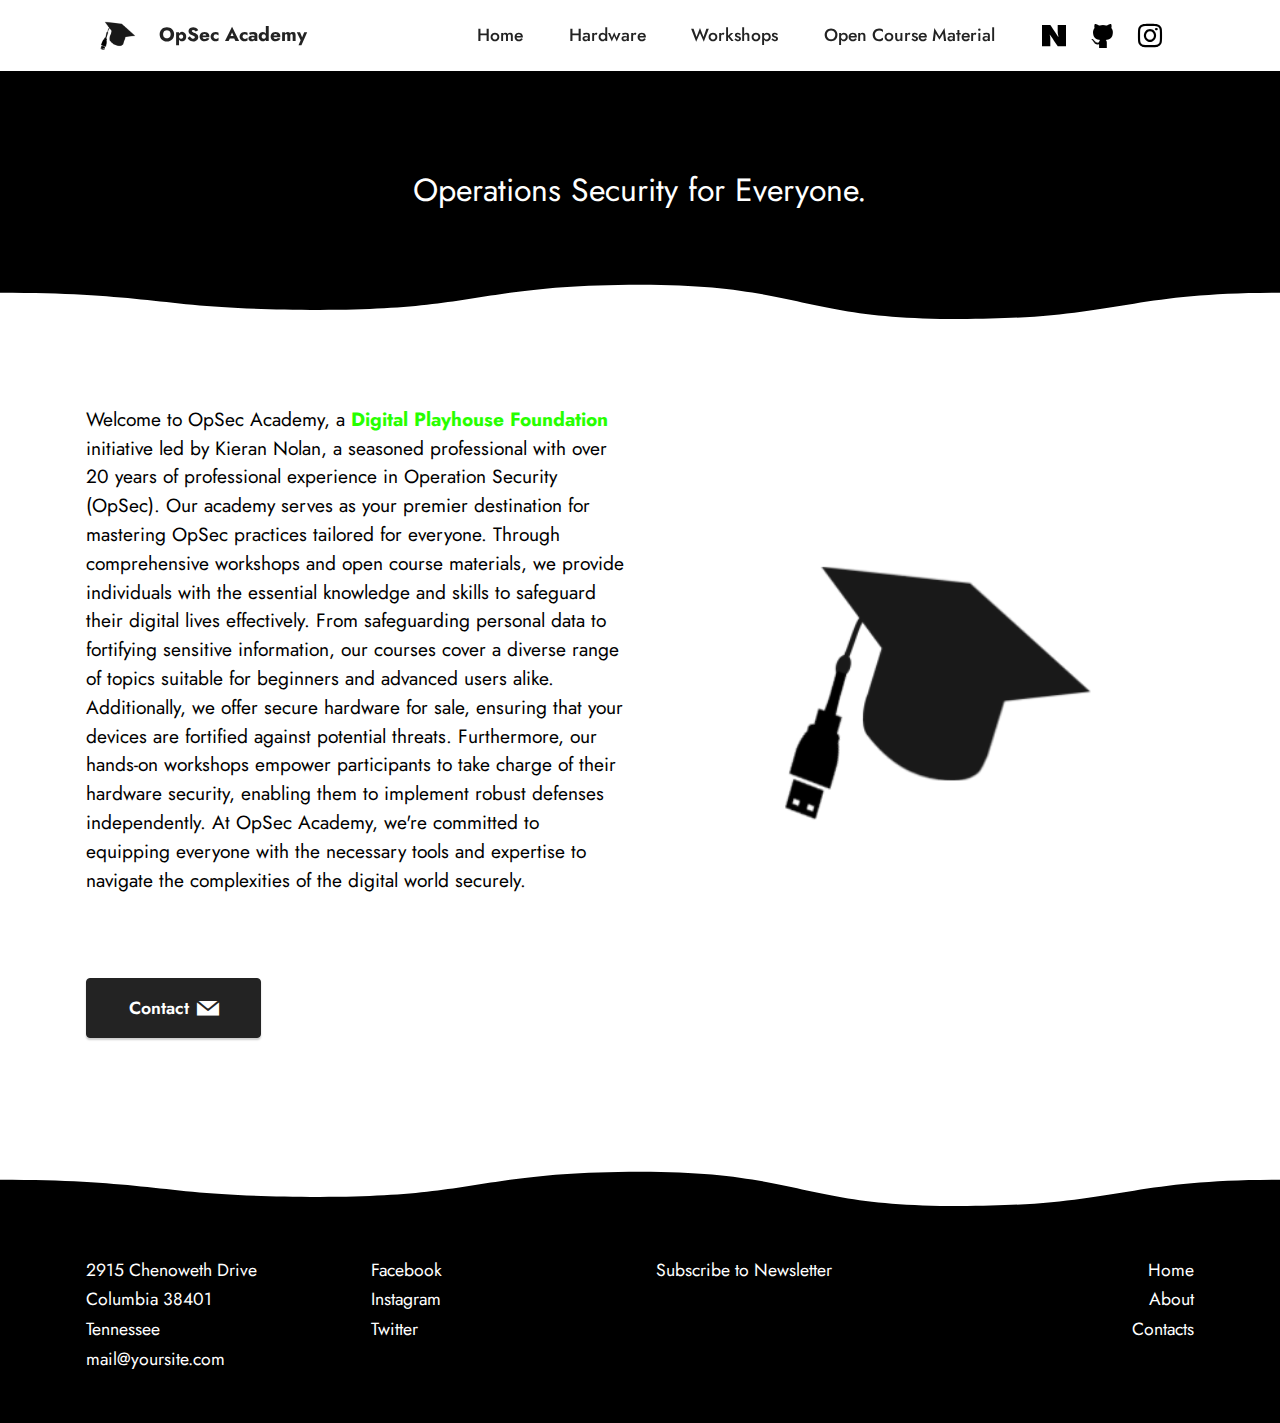
==== commit 019be851: "updte" ====
--- a/index.html
+++ b/index.html
@@ -10,7 +10,7 @@
   <meta name="description" content="">
   
   
-  <title>OpSec Hardware</title>
+  <title>Home</title>
   <link rel="stylesheet" href="assets/bootstrap/css/bootstrap.min.css">
   <link rel="stylesheet" href="assets/bootstrap/css/bootstrap-grid.min.css">
   <link rel="stylesheet" href="assets/bootstrap/css/bootstrap-reboot.min.css">
@@ -19,7 +19,7 @@
   <link rel="stylesheet" href="assets/theme/css/style.css">
   <link rel="preload" href="https://fonts.googleapis.com/css?family=Jost:100,200,300,400,500,600,700,800,900,100i,200i,300i,400i,500i,600i,700i,800i,900i&display=swap" as="style" onload="this.onload=null;this.rel='stylesheet'">
   <noscript><link rel="stylesheet" href="https://fonts.googleapis.com/css?family=Jost:100,200,300,400,500,600,700,800,900,100i,200i,300i,400i,500i,600i,700i,800i,900i&display=swap"></noscript>
-  <link rel="preload" as="style" href="assets/mobirise/css/mbr-additional.css"><link rel="stylesheet" href="assets/mobirise/css/mbr-additional.css" type="text/css">
+  <link rel="preload" as="style" href="assets/mobirise/css/mbr-additional.css?v=hfqgwf"><link rel="stylesheet" href="assets/mobirise/css/mbr-additional.css?v=hfqgwf" type="text/css">
 
   
   
@@ -27,7 +27,7 @@
 </head>
 <body>
   
-  <section data-bs-version="5.1" class="menu menu3 cid-ucalGMJANB" once="menu" id="menu3-1">
+  <section data-bs-version="5.1" class="menu menu3 cid-ucalGMJANB" once="menu" id="menu3-d">
     
     <nav class="navbar navbar-dropdown navbar-fixed-top navbar-expand-lg">
         <div class="container">
@@ -48,259 +48,118 @@
                 </div>
             </button>
             <div class="collapse navbar-collapse" id="navbarSupportedContent">
-                <ul class="navbar-nav nav-dropdown nav-right" data-app-modern-menu="true"><li class="nav-item"><a class="nav-link link text-black text-primary display-4" href="index.html">Hardware</a></li>
+                <ul class="navbar-nav nav-dropdown nav-right" data-app-modern-menu="true"><li class="nav-item"><a class="nav-link link text-black text-primary display-4" href="hardware.html">Home</a></li><li class="nav-item"><a class="nav-link link text-black text-primary display-4" href="hardware.html">Hardware</a></li>
                     <li class="nav-item"><a class="nav-link link text-black text-primary display-4" href="workshops.html">Workshops</a></li>
-                    <li class="nav-item"><a class="nav-link link text-black text-primary display-4" href="course.html">Course</a>
+                    <li class="nav-item"><a class="nav-link link text-black text-primary display-4" href="course.html">Open Course Material</a>
                     </li></ul>
-                
+                <div class="icons-menu">
+                    <a class="iconfont-wrapper" href="#" target="_blank">
+                        <span class="p-2 mbr-iconfont socicon-naver socicon"></span>
+                    </a>
+                    <a class="iconfont-wrapper" href="#" target="_blank">
+                        <span class="p-2 mbr-iconfont socicon-github socicon"></span>
+                    </a>
+                    <a class="iconfont-wrapper" href="#" target="_blank">
+                        <span class="p-2 mbr-iconfont socicon-instagram socicon"></span>
+                    </a>
+                    
+                </div>
                 
             </div>
         </div>
     </nav>
 </section>
 
-<section data-bs-version="5.1" class="features10 cid-uc4JQaWIcf" id="features11-0">
-    <!---->
+<section data-bs-version="5.1" class="content6 cid-ucfhNNwoRs" id="content6-l">
+    
+    <div class="container">
+        <div class="row justify-content-center">
+            <div class="col-md-12 col-lg-10">
+                <hr class="line">
+                <p class="mbr-text align-center mbr-fonts-style my-4 display-5">Operations Security for Everyone.</p>
+                <hr class="line">
+            </div>
+        </div>
+    </div>
+</section>
+
+<section data-bs-version="5.1" class="header3 cid-ucfdbZt2lE" id="header03-g">
+    
     
 
-    
-    
+    <div class="wave-container">
+        <svg class="svg-top" version="1.1" xmlns="http://www.w3.org/2000/svg" xmlns:xlink="http://www.w3.org/1999/xlink" x="0px" y="0px" viewBox="0 0 1600 40" style="enable-background:new 0 0 1600 40;" preserveAspectRatio="none">
+            <style type="text/css">
+                .st0 
+            </style>
+            <path class="st0" d="M-1,15.7c200.1,0,200.7,13.8,400.9,13.8C600,29.5,600.4,9.3,800.5,9.3S998.8,36.8,1199,36.8
+                s201.9-21.1,402-21.1v24.1L-1,40V15.7z"></path>
+        </svg>
+    </div>
+
     <div class="container">
-        <div class="title">
-            <h3 class="mbr-section-title mbr-fonts-style mb-4 display-2"><strong>OpSec Hardware</strong></h3>
-            
-        </div>
-        <div class="card">
-            <div class="card-wrapper">
-                <div class="row align-items-center">
-                    <div class="col-12 col-md-3">
-                        <div class="image-wrapper">
-                            <img src="assets/images/laptop-596x430.png" alt="" title="">
-                        </div>
-                    </div>
-                    <div class="col-12 col-md">
-                        <div class="card-box">
-                            <div class="row">
-                                <div class="col-12">
-                                    <div class="top-line">
-                                        <h4 class="card-title mbr-fonts-style display-5"><strong>Secure Laptop</strong></h4>
-                                        <p class="cost mbr-fonts-style display-5">
-                                            $999</p>
-                                    </div>
-                                </div>
-                                <div class="col-12">
-                                    <div class="bottom-line">
-                                        <p class="mbr-text mbr-fonts-style m-0 display-7">Ubuntu is a widely-used open-source Linux distribution renowned for its stability, versatility, and user-friendly interface. It provides a secure and efficient computing environment suitable for various tasks, from casual web browsing to professional software development. Purchasing a pre-configured Ubuntu laptop from OpSecAcademy offers simplicity and reliability. With pre-installed Ubuntu, users can bypass the setup process and start using their laptop immediately. OpSecAcademy ensures that each Ubuntu laptop is meticulously configured for optimal performance and security, saving users time and effort. Whether for personal use or business, an Ubuntu laptop from OpSecAcademy provides a hassle-free solution for those seeking a dependable and privacy-conscious computing experience.
-<br><br>
+        <div class="row justify-content-center">
+            <div class="col-12 col-md-12 col-lg-6 image-wrapper m-auto">
+                <img class="w-100 md-pb" src="assets/images/opsecacademy-416x331.png" alt="">
+            </div>
+            <div class="col-12 col-md-12 col-lg m-auto">
+                <div class="text-wrapper align-left">
+                    <h1 class="mbr-section-title mbr-fonts-style mb-4 display-2"><br></h1>
+                    <p class="mbr-text mbr-fonts-style display-7">Welcome to OpSec Academy, a <a href="https://www.digitalplayhouse.org.au/" class="text-success" target="_blank"><strong>Digital Playhouse Foundation</strong></a> initiative led by Kieran Nolan, a seasoned professional with over 20 years of professional experience in Operation Security (OpSec). Our academy serves as your premier destination for mastering OpSec practices tailored for everyone. Through comprehensive workshops and open course materials, we provide individuals with the essential knowledge and skills to safeguard their digital lives effectively. From safeguarding personal data to fortifying sensitive information, our courses cover a diverse range of topics suitable for beginners and advanced users alike. Additionally, we offer secure hardware for sale, ensuring that your devices are fortified against potential threats. Furthermore, our hands-on workshops empower participants to take charge of their hardware security, enabling them to implement robust defenses independently. At OpSec Academy, we're committed to equipping everyone with the necessary tools and expertise to navigate the complexities of the digital world securely.<br>
+<br>
 <br></p>
-                                    </div>
-                                </div>
-                            </div>
-                        </div>
-                    </div>
+                    <div class="mbr-section-btn mt-3"><a class="btn btn-lg btn-black display-4" href="index.html#form02-h"><span class="socicon socicon-mail mbr-iconfont mbr-iconfont-btn"></span>Contact</a></div>
                 </div>
             </div>
         </div>
-        <div class="card">
-            <div class="card-wrapper">
-                <div class="row align-items-center">
-                    <div class="col-12 col-md-3">
-                        <div class="image-wrapper">
-                            <img src="assets/images/a1300-2-596x596.jpg" alt="" title="">
-                        </div>
-                    </div>
-                    <div class="col-12 col-md">
-                        <div class="card-box">
-                            <div class="row">
-                                <div class="col-12">
-                                    <div class="top-line">
-                                        <h4 class="card-title mbr-fonts-style display-5"><strong>Secure Router</strong></h4>
-                                        <p class="cost mbr-fonts-style display-5">
-                                            $699</p>
-                                    </div>
-                                </div>
-                                <div class="col-12">
-                                    <div class="bottom-line">
-                                        <p class="mbr-text mbr-fonts-style m-0 display-7">The GLiNet GLWireless VPN Encrypted Router, preconfigured with a year's subscription to Mullvad VPN, offers a seamless and secure networking solution. This router is specifically designed to prioritize privacy and security, allowing users to encrypt their internet traffic and protect their online activities from prying eyes. Purchasing a pre-configured router from OpSecAcademy simplifies the setup process, ensuring users can enjoy the benefits of VPN encryption right away. With Mullvad VPN pre-installed and configured for a year's worth of service, users can bypass the complexities of manual setup and immediately start browsing with enhanced privacy and anonymity. OpSecAcademy's expertise in configuring VPN routers guarantees optimal performance and peace of mind, making it an ideal choice for those seeking a reliable and privacy-focused networking solution.<br>
-<br>
-<br></p>
-                                    </div>
-                                </div>
-                            </div>
-                        </div>
-                    </div>
-                </div>
-            </div>
-        </div>
-        <div class="card">
-            <div class="card-wrapper">
-                <div class="row align-items-center">
-                    <div class="col-12 col-md-3">
-                        <div class="image-wrapper">
-                            <img src="assets/images/usb-596x595.png" alt="" title="">
-                        </div>
-                    </div>
-                    <div class="col-12 col-md">
-                        <div class="card-box">
-                            <div class="row">
-                                <div class="col-12">
-                                    <div class="top-line">
-                                        <h4 class="card-title mbr-fonts-style display-5"><strong>TailsOS Secure Boot USB</strong></h4>
-                                        <p class="cost mbr-fonts-style display-5">
-                                            $69</p>
-                                    </div>
-                                </div>
-                                <div class="col-12">
-                                    <div class="bottom-line">
-                                        <p class="mbr-text mbr-fonts-style m-0 display-7">Tails (The Amnesic Incognito Live System) is a privacy-focused operating system designed to preserve anonymity and confidentiality. Tails routes all internet traffic through the Tor network, encrypts files, and leaves no digital footprint on the host system. Purchasing a pre-configured TailsOS USB from OpSecAcademy streamlines the setup process and guarantees a secure, ready-to-use solution. By eliminating the need for manual configuration, users can immediately benefit from TailsOS's robust privacy features without navigating complex installation procedures. OpSecAcademy's preconfigured TailsOS USB ensures users can achieve enhanced privacy and security effortlessly, making it an ideal choice for those seeking reliable anonymity online.
-<br>
-<br>
-<br>
-<br></p>
-                                    </div>
-                                </div>
-                            </div>
-                        </div>
-                    </div>
-                </div>
-            </div>
-        </div>
-        <div class="card">
-            <div class="card-wrapper">
-                <div class="row align-items-center">
-                    <div class="col-12 col-md-3">
-                        <div class="image-wrapper">
-                            <img src="assets/images/phone-3-253x255.png" alt="" title="">
-                        </div>
-                    </div>
-                    <div class="col-12 col-md">
-                        <div class="card-box">
-                            <div class="row">
-                                <div class="col-12">
-                                    <div class="top-line">
-                                        <h4 class="card-title mbr-fonts-style display-5"><strong>De-Googled Phone</strong></h4>
-                                        <p class="cost mbr-fonts-style display-5">
-                                            $499</p>
-                                    </div>
-                                </div>
-                                <div class="col-12">
-                                    <div class="bottom-line">
-                                        <p class="mbr-text mbr-fonts-style m-0 display-7">CalyxOS is a privacy-focused operating system built on the open-source Android codebase. It emphasises security and user privacy by integrating features like enhanced permission controls, hardened security measures, and regular updates. Purchasing a pre-configured CalyxOS device from OpSecAcademy offers convenience and peace of mind. With pre-configuration, users can skip the often complex setup process, ensuring they start with a secure and privacy-conscious device right out of the box. OpSecAcademy's expertise in configuring CalyxOS ensures users receive a device optimised for privacy without the hassle of setting it up themselves, making it an easier and more accessible option for those seeking enhanced digital security.
-<br>
-<br>
-<br>
-<br></p>
-                                    </div>
-                                </div>
-                            </div>
-                        </div>
-                    </div>
-                </div>
-            </div>
-        </div>
-        <div class="card">
-            <div class="card-wrapper">
-                <div class="row align-items-center">
-                    <div class="col-12 col-md-3">
-                        <div class="image-wrapper">
-                            <img src="assets/images/photos-backup-1-373x248.png" alt="" title="">
-                        </div>
-                    </div>
-                    <div class="col-12 col-md">
-                        <div class="card-box">
-                            <div class="row">
-                                <div class="col-12">
-                                    <div class="top-line">
-                                        <h4 class="card-title mbr-fonts-style display-5"><strong>Secure Photo Backup</strong></h4>
-                                        <p class="cost mbr-fonts-style display-5">
-                                            $999</p>
-                                    </div>
-                                </div>
-                                <div class="col-12">
-                                    <div class="bottom-line">
-                                        <p class="mbr-text mbr-fonts-style m-0 display-7">Opting for a Linux server setup with Syncthing for secure photo backup and a 2TB HDD ensures robust data protection and accessibility. Syncthing facilitates seamless synchronization of files across multiple devices while maintaining end-to-end encryption, ensuring that your precious photos remain secure during transmission and storage. Purchasing a pre-configured Linux server from OpSecAcademy, equipped with Syncthing and a spacious 2TB HDD, streamlines the setup process and guarantees immediate functionality. With Syncthing configured for secure backup, users can effortlessly safeguard their photo collections without compromising privacy. OpSecAcademy's expertise in configuring Linux servers ensures optimal performance and data integrity, making it an ideal solution for those seeking reliable and secure photo storage solutions.
-<br>
-<br>
-<br>
-<br></p>
-                                    </div>
-                                </div>
-                            </div>
-                        </div>
-                    </div>
-                </div>
-            </div>
-        </div>
-        
     </div>
+
 </section>
 
-<section data-bs-version="5.1" class="footer3 cid-ucaxtlw8uZ" once="footers" id="footer3-4">
-
+<section data-bs-version="5.1" class="footer1 cid-ucfr13WrS9" once="footers" id="footer01-q">
     
-
     
-
+    <svg version="1.1" id="Ebene_1" xmlns="http://www.w3.org/2000/svg" xmlns:xlink="http://www.w3.org/1999/xlink" x="0px" y="0px" viewBox="0 0 1600 40" style="enable-background:new 0 0 1600 40;" preserveAspectRatio="none">
+        <style type="text/css">
+            .st0 
+        </style>
+        <path class="st0" d="M-1,15.7c200.1,0,200.7,13.8,400.9,13.8C600,29.5,600.4,9.3,800.5,9.3S998.8,36.8,1199,36.8
+	s201.9-21.1,402-21.1v24.1L-1,40V15.7z"></path>
+    </svg>
     <div class="container">
-        <div class="media-container-row align-center mbr-white">
-            <div class="row row-links">
-                <ul class="foot-menu">
-                    
-                    
-                    
-                    
-                    
-                <li class="foot-menu-item mbr-fonts-style display-7">
-                        <a class="text-white" href="#" target="_blank">About us</a>
-                    </li><li class="foot-menu-item mbr-fonts-style display-7">
-                        <a class="text-white" href="#" target="_blank">Services</a>
-                    </li><li class="foot-menu-item mbr-fonts-style display-7">
-                        <a class="text-white" href="#" target="_blank">Contact Us</a>
-                    </li><li class="foot-menu-item mbr-fonts-style display-7">
-                        <a class="text-white" href="#" target="_blank">Careers</a>
-                    </li><li class="foot-menu-item mbr-fonts-style display-7">
-                        <a class="text-white" href="#" target="_blank">Work</a>
-                    </li></ul>
+        <div class="row mbr-white">
+            <div class="col-12 col-md-4 col-lg-3">
+                
+                <ul class="list mbr-fonts-style display-4">
+                    <li class="mbr-text item-wrap">2915 Chenoweth Drive</li>
+                    <li class="mbr-text item-wrap">Columbia 38401&nbsp;</li>
+                    <li class="mbr-text item-wrap">Tennessee</li>
+                    <li class="mbr-text item-wrap">mail@yoursite.com</li>
+                </ul>
             </div>
-            <div class="row social-row">
-                <div class="social-list align-right pb-2">
-                    
-                    
-                    
-                    
-                    
-                    
-                <div class="soc-item">
-                        <a href="https://twitter.com/mobirise" target="_blank">
-                            <span class="socicon-twitter socicon mbr-iconfont mbr-iconfont-social"></span>
-                        </a>
-                    </div><div class="soc-item">
-                        <a href="https://www.facebook.com/pages/Mobirise/1616226671953247" target="_blank">
-                            <span class="socicon-facebook socicon mbr-iconfont mbr-iconfont-social"></span>
-                        </a>
-                    </div><div class="soc-item">
-                        <a href="https://www.youtube.com/c/mobirise" target="_blank">
-                            <span class="socicon-youtube socicon mbr-iconfont mbr-iconfont-social"></span>
-                        </a>
-                    </div><div class="soc-item">
-                        <a href="https://instagram.com/mobirise" target="_blank">
-                            <span class="socicon-instagram socicon mbr-iconfont mbr-iconfont-social"></span>
-                        </a>
-                    </div><div class="soc-item">
-                        <a href="https://plus.google.com/u/0/+Mobirise" target="_blank">
-                            <span class="socicon-googleplus socicon mbr-iconfont mbr-iconfont-social"></span>
-                        </a>
-                    </div><div class="soc-item">
-                        <a href="https://www.behance.net/Mobirise" target="_blank">
-                            <span class="socicon-behance socicon mbr-iconfont mbr-iconfont-social"></span>
-                        </a>
-                    </div></div>
+            <div class="col-12 col-md-3 col-lg-3">
+                
+                <ul class="list mbr-fonts-style display-4">
+                    <li class="mbr-text item-wrap">Facebook</li>
+                    <li class="mbr-text item-wrap">Instagram</li>
+                    <li class="mbr-text item-wrap">Twitter</li>
+                </ul>
             </div>
-            <div class="row row-copirayt">
-                <p class="mbr-text mb-0 mbr-fonts-style mbr-white align-center display-7">
-                    © Copyright 2025 OpSec Acamemy. All Rights Reserved.
-                </p>
+            <div class="col-12 col-md-3 col-lg-3">
+                
+                <ul class="list mbr-fonts-style display-4">
+                    <li class="mbr-text item-wrap">Subscribe to Newsletter</li>
+                </ul>
             </div>
+            <div class="col-12 col-md-2 col-lg-3">
+                
+                <ul class="list align-right mbr-fonts-style display-4">
+                    <li class="mbr-text item-wrap">Home</li>
+                    <li class="mbr-text item-wrap">About</li>
+                    <li class="mbr-text item-wrap">Contacts</li>
+                </ul>
+            </div>
+            
         </div>
     </div>
 </section>
--- a/assets/socicon/css/styles.css
+++ b/assets/socicon/css/styles.css
@@ -41,387 +41,6 @@
   -moz-osx-font-smoothing: grayscale;
 }
 
-.socicon-eitaa:before {
-  content: "\e97c";
-}
-.socicon-soroush:before {
-  content: "\e97d";
-}
-.socicon-bale:before {
-  content: "\e97e";
-}
-.socicon-zazzle:before {
-  content: "\e97b";
-}
-.socicon-society6:before {
-  content: "\e97a";
-}
-.socicon-redbubble:before {
-  content: "\e979";
-}
-.socicon-avvo:before {
-  content: "\e978";
-}
-.socicon-stitcher:before {
-  content: "\e977";
-}
-.socicon-googlehangouts:before {
-  content: "\e974";
-}
-.socicon-dlive:before {
-  content: "\e975";
-}
-.socicon-vsco:before {
-  content: "\e976";
-}
-.socicon-flipboard:before {
-  content: "\e973";
-}
-.socicon-ubuntu:before {
-  content: "\e958";
-}
-.socicon-artstation:before {
-  content: "\e959";
-}
-.socicon-invision:before {
-  content: "\e95a";
-}
-.socicon-torial:before {
-  content: "\e95b";
-}
-.socicon-collectorz:before {
-  content: "\e95c";
-}
-.socicon-seenthis:before {
-  content: "\e95d";
-}
-.socicon-googleplaymusic:before {
-  content: "\e95e";
-}
-.socicon-debian:before {
-  content: "\e95f";
-}
-.socicon-filmfreeway:before {
-  content: "\e960";
-}
-.socicon-gnome:before {
-  content: "\e961";
-}
-.socicon-itchio:before {
-  content: "\e962";
-}
-.socicon-jamendo:before {
-  content: "\e963";
-}
-.socicon-mix:before {
-  content: "\e964";
-}
-.socicon-sharepoint:before {
-  content: "\e965";
-}
-.socicon-tinder:before {
-  content: "\e966";
-}
-.socicon-windguru:before {
-  content: "\e967";
-}
-.socicon-cdbaby:before {
-  content: "\e968";
-}
-.socicon-elementaryos:before {
-  content: "\e969";
-}
-.socicon-stage32:before {
-  content: "\e96a";
-}
-.socicon-tiktok:before {
-  content: "\e96b";
-}
-.socicon-gitter:before {
-  content: "\e96c";
-}
-.socicon-letterboxd:before {
-  content: "\e96d";
-}
-.socicon-threema:before {
-  content: "\e96e";
-}
-.socicon-splice:before {
-  content: "\e96f";
-}
-.socicon-metapop:before {
-  content: "\e970";
-}
-.socicon-naver:before {
-  content: "\e971";
-}
-.socicon-remote:before {
-  content: "\e972";
-}
-.socicon-internet:before {
-  content: "\e957";
-}
-.socicon-moddb:before {
-  content: "\e94b";
-}
-.socicon-indiedb:before {
-  content: "\e94c";
-}
-.socicon-traxsource:before {
-  content: "\e94d";
-}
-.socicon-gamefor:before {
-  content: "\e94e";
-}
-.socicon-pixiv:before {
-  content: "\e94f";
-}
-.socicon-myanimelist:before {
-  content: "\e950";
-}
-.socicon-blackberry:before {
-  content: "\e951";
-}
-.socicon-wickr:before {
-  content: "\e952";
-}
-.socicon-spip:before {
-  content: "\e953";
-}
-.socicon-napster:before {
-  content: "\e954";
-}
-.socicon-beatport:before {
-  content: "\e955";
-}
-.socicon-hackerone:before {
-  content: "\e956";
-}
-.socicon-hackernews:before {
-  content: "\e946";
-}
-.socicon-smashwords:before {
-  content: "\e947";
-}
-.socicon-kobo:before {
-  content: "\e948";
-}
-.socicon-bookbub:before {
-  content: "\e949";
-}
-.socicon-mailru:before {
-  content: "\e94a";
-}
-.socicon-gitlab:before {
-  content: "\e945";
-}
-.socicon-instructables:before {
-  content: "\e944";
-}
-.socicon-portfolio:before {
-  content: "\e943";
-}
-.socicon-codered:before {
-  content: "\e940";
-}
-.socicon-origin:before {
-  content: "\e941";
-}
-.socicon-nextdoor:before {
-  content: "\e942";
-}
-.socicon-udemy:before {
-  content: "\e93f";
-}
-.socicon-livemaster:before {
-  content: "\e93e";
-}
-.socicon-crunchbase:before {
-  content: "\e93b";
-}
-.socicon-homefy:before {
-  content: "\e93c";
-}
-.socicon-calendly:before {
-  content: "\e93d";
-}
-.socicon-realtor:before {
-  content: "\e90f";
-}
-.socicon-tidal:before {
-  content: "\e910";
-}
-.socicon-qobuz:before {
-  content: "\e911";
-}
-.socicon-natgeo:before {
-  content: "\e912";
-}
-.socicon-mastodon:before {
-  content: "\e913";
-}
-.socicon-unsplash:before {
-  content: "\e914";
-}
-.socicon-homeadvisor:before {
-  content: "\e915";
-}
-.socicon-angieslist:before {
-  content: "\e916";
-}
-.socicon-codepen:before {
-  content: "\e917";
-}
-.socicon-slack:before {
-  content: "\e918";
-}
-.socicon-openaigym:before {
-  content: "\e919";
-}
-.socicon-logmein:before {
-  content: "\e91a";
-}
-.socicon-fiverr:before {
-  content: "\e91b";
-}
-.socicon-gotomeeting:before {
-  content: "\e91c";
-}
-.socicon-aliexpress:before {
-  content: "\e91d";
-}
-.socicon-guru:before {
-  content: "\e91e";
-}
-.socicon-appstore:before {
-  content: "\e91f";
-}
-.socicon-homes:before {
-  content: "\e920";
-}
-.socicon-zoom:before {
-  content: "\e921";
-}
-.socicon-alibaba:before {
-  content: "\e922";
-}
-.socicon-craigslist:before {
-  content: "\e923";
-}
-.socicon-wix:before {
-  content: "\e924";
-}
-.socicon-redfin:before {
-  content: "\e925";
-}
-.socicon-googlecalendar:before {
-  content: "\e926";
-}
-.socicon-shopify:before {
-  content: "\e927";
-}
-.socicon-freelancer:before {
-  content: "\e928";
-}
-.socicon-seedrs:before {
-  content: "\e929";
-}
-.socicon-bing:before {
-  content: "\e92a";
-}
-.socicon-doodle:before {
-  content: "\e92b";
-}
-.socicon-bonanza:before {
-  content: "\e92c";
-}
-.socicon-squarespace:before {
-  content: "\e92d";
-}
-.socicon-toptal:before {
-  content: "\e92e";
-}
-.socicon-gust:before {
-  content: "\e92f";
-}
-.socicon-ask:before {
-  content: "\e930";
-}
-.socicon-trulia:before {
-  content: "\e931";
-}
-.socicon-loomly:before {
-  content: "\e932";
-}
-.socicon-ghost:before {
-  content: "\e933";
-}
-.socicon-upwork:before {
-  content: "\e934";
-}
-.socicon-fundable:before {
-  content: "\e935";
-}
-.socicon-booking:before {
-  content: "\e936";
-}
-.socicon-googlemaps:before {
-  content: "\e937";
-}
-.socicon-zillow:before {
-  content: "\e938";
-}
-.socicon-niconico:before {
-  content: "\e939";
-}
-.socicon-toneden:before {
-  content: "\e93a";
-}
-.socicon-augment:before {
-  content: "\e908";
-}
-.socicon-bitbucket:before {
-  content: "\e909";
-}
-.socicon-fyuse:before {
-  content: "\e90a";
-}
-.socicon-yt-gaming:before {
-  content: "\e90b";
-}
-.socicon-sketchfab:before {
-  content: "\e90c";
-}
-.socicon-mobcrush:before {
-  content: "\e90d";
-}
-.socicon-microsoft:before {
-  content: "\e90e";
-}
-.socicon-pandora:before {
-  content: "\e907";
-}
-.socicon-messenger:before {
-  content: "\e906";
-}
-.socicon-gamewisp:before {
-  content: "\e905";
-}
-.socicon-bloglovin:before {
-  content: "\e904";
-}
-.socicon-tunein:before {
-  content: "\e903";
-}
-.socicon-gamejolt:before {
-  content: "\e901";
-}
-.socicon-trello:before {
-  content: "\e902";
-}
-.socicon-spreadshirt:before {
-  content: "\e900";
-}
 .socicon-500px:before {
   content: "\e000";
 }
@@ -932,3 +551,384 @@
 .socicon-zynga:before {
   content: "\e0a9";
 }
+.socicon-spreadshirt:before {
+  content: "\e901";
+}
+.socicon-gamejolt:before {
+  content: "\e902";
+}
+.socicon-trello:before {
+  content: "\e903";
+}
+.socicon-tunein:before {
+  content: "\e904";
+}
+.socicon-bloglovin:before {
+  content: "\e905";
+}
+.socicon-gamewisp:before {
+  content: "\e906";
+}
+.socicon-messenger:before {
+  content: "\e907";
+}
+.socicon-pandora:before {
+  content: "\e908";
+}
+.socicon-augment:before {
+  content: "\e909";
+}
+.socicon-bitbucket:before {
+  content: "\e90a";
+}
+.socicon-fyuse:before {
+  content: "\e90b";
+}
+.socicon-yt-gaming:before {
+  content: "\e90c";
+}
+.socicon-sketchfab:before {
+  content: "\e90d";
+}
+.socicon-mobcrush:before {
+  content: "\e90e";
+}
+.socicon-microsoft:before {
+  content: "\e90f";
+}
+.socicon-realtor:before {
+  content: "\e910";
+}
+.socicon-tidal:before {
+  content: "\e911";
+}
+.socicon-qobuz:before {
+  content: "\e912";
+}
+.socicon-natgeo:before {
+  content: "\e913";
+}
+.socicon-mastodon:before {
+  content: "\e914";
+}
+.socicon-unsplash:before {
+  content: "\e915";
+}
+.socicon-homeadvisor:before {
+  content: "\e916";
+}
+.socicon-angieslist:before {
+  content: "\e917";
+}
+.socicon-codepen:before {
+  content: "\e918";
+}
+.socicon-slack:before {
+  content: "\e919";
+}
+.socicon-openaigym:before {
+  content: "\e91a";
+}
+.socicon-logmein:before {
+  content: "\e91b";
+}
+.socicon-fiverr:before {
+  content: "\e91c";
+}
+.socicon-gotomeeting:before {
+  content: "\e91d";
+}
+.socicon-aliexpress:before {
+  content: "\e91e";
+}
+.socicon-guru:before {
+  content: "\e91f";
+}
+.socicon-appstore:before {
+  content: "\e920";
+}
+.socicon-homes:before {
+  content: "\e921";
+}
+.socicon-zoom:before {
+  content: "\e922";
+}
+.socicon-alibaba:before {
+  content: "\e923";
+}
+.socicon-craigslist:before {
+  content: "\e924";
+}
+.socicon-wix:before {
+  content: "\e925";
+}
+.socicon-redfin:before {
+  content: "\e926";
+}
+.socicon-googlecalendar:before {
+  content: "\e927";
+}
+.socicon-shopify:before {
+  content: "\e928";
+}
+.socicon-freelancer:before {
+  content: "\e929";
+}
+.socicon-seedrs:before {
+  content: "\e92a";
+}
+.socicon-bing:before {
+  content: "\e92b";
+}
+.socicon-doodle:before {
+  content: "\e92c";
+}
+.socicon-bonanza:before {
+  content: "\e92d";
+}
+.socicon-squarespace:before {
+  content: "\e92e";
+}
+.socicon-toptal:before {
+  content: "\e92f";
+}
+.socicon-gust:before {
+  content: "\e930";
+}
+.socicon-ask:before {
+  content: "\e931";
+}
+.socicon-trulia:before {
+  content: "\e932";
+}
+.socicon-loomly:before {
+  content: "\e933";
+}
+.socicon-ghost:before {
+  content: "\e934";
+}
+.socicon-upwork:before {
+  content: "\e935";
+}
+.socicon-fundable:before {
+  content: "\e936";
+}
+.socicon-booking:before {
+  content: "\e937";
+}
+.socicon-googlemaps:before {
+  content: "\e938";
+}
+.socicon-zillow:before {
+  content: "\e939";
+}
+.socicon-niconico:before {
+  content: "\e93a";
+}
+.socicon-toneden:before {
+  content: "\e93b";
+}
+.socicon-crunchbase:before {
+  content: "\e93c";
+}
+.socicon-homefy:before {
+  content: "\e93d";
+}
+.socicon-calendly:before {
+  content: "\e93e";
+}
+.socicon-livemaster:before {
+  content: "\e93f";
+}
+.socicon-udemy:before {
+  content: "\e940";
+}
+.socicon-codered:before {
+  content: "\e941";
+}
+.socicon-origin:before {
+  content: "\e942";
+}
+.socicon-nextdoor:before {
+  content: "\e943";
+}
+.socicon-portfolio:before {
+  content: "\e944";
+}
+.socicon-instructables:before {
+  content: "\e945";
+}
+.socicon-gitlab:before {
+  content: "\e946";
+}
+.socicon-hackernews:before {
+  content: "\e947";
+}
+.socicon-smashwords:before {
+  content: "\e948";
+}
+.socicon-kobo:before {
+  content: "\e949";
+}
+.socicon-bookbub:before {
+  content: "\e94a";
+}
+.socicon-mailru:before {
+  content: "\e94b";
+}
+.socicon-moddb:before {
+  content: "\e94c";
+}
+.socicon-indiedb:before {
+  content: "\e94d";
+}
+.socicon-traxsource:before {
+  content: "\e94e";
+}
+.socicon-gamefor:before {
+  content: "\e94f";
+}
+.socicon-pixiv:before {
+  content: "\e950";
+}
+.socicon-myanimelist:before {
+  content: "\e951";
+}
+.socicon-blackberry:before {
+  content: "\e952";
+}
+.socicon-wickr:before {
+  content: "\e953";
+}
+.socicon-spip:before {
+  content: "\e954";
+}
+.socicon-napster:before {
+  content: "\e955";
+}
+.socicon-beatport:before {
+  content: "\e956";
+}
+.socicon-hackerone:before {
+  content: "\e957";
+}
+.socicon-internet:before {
+  content: "\e958";
+}
+.socicon-ubuntu:before {
+  content: "\e959";
+}
+.socicon-artstation:before {
+  content: "\e95a";
+}
+.socicon-invision:before {
+  content: "\e95b";
+}
+.socicon-torial:before {
+  content: "\e95c";
+}
+.socicon-collectorz:before {
+  content: "\e95d";
+}
+.socicon-seenthis:before {
+  content: "\e95e";
+}
+.socicon-googleplaymusic:before {
+  content: "\e95f";
+}
+.socicon-debian:before {
+  content: "\e960";
+}
+.socicon-filmfreeway:before {
+  content: "\e961";
+}
+.socicon-gnome:before {
+  content: "\e962";
+}
+.socicon-itchio:before {
+  content: "\e963";
+}
+.socicon-jamendo:before {
+  content: "\e964";
+}
+.socicon-mix:before {
+  content: "\e965";
+}
+.socicon-sharepoint:before {
+  content: "\e966";
+}
+.socicon-tinder:before {
+  content: "\e967";
+}
+.socicon-windguru:before {
+  content: "\e968";
+}
+.socicon-cdbaby:before {
+  content: "\e969";
+}
+.socicon-elementaryos:before {
+  content: "\e96a";
+}
+.socicon-stage32:before {
+  content: "\e96b";
+}
+.socicon-tiktok:before {
+  content: "\e96c";
+}
+.socicon-gitter:before {
+  content: "\e96d";
+}
+.socicon-letterboxd:before {
+  content: "\e96e";
+}
+.socicon-threema:before {
+  content: "\e96f";
+}
+.socicon-splice:before {
+  content: "\e970";
+}
+.socicon-metapop:before {
+  content: "\e971";
+}
+.socicon-naver:before {
+  content: "\e972";
+}
+.socicon-remote:before {
+  content: "\e973";
+}
+.socicon-flipboard:before {
+  content: "\e974";
+}
+.socicon-googlehangouts:before {
+  content: "\e975";
+}
+.socicon-dlive:before {
+  content: "\e976";
+}
+.socicon-vsco:before {
+  content: "\e977";
+}
+.socicon-stitcher:before {
+  content: "\e978";
+}
+.socicon-avvo:before {
+  content: "\e979";
+}
+.socicon-redbubble:before {
+  content: "\e97a";
+}
+.socicon-society6:before {
+  content: "\e97b";
+}
+.socicon-zazzle:before {
+  content: "\e97c";
+}
+.socicon-eitaa:before {
+  content: "\e97d";
+}
+.socicon-soroush:before {
+  content: "\e97e";
+}
+.socicon-bale:before {
+  content: "\e97f";
+}
--- a/assets/mobirise/css/mbr-additional.css
+++ b/assets/mobirise/css/mbr-additional.css
@@ -99,7 +99,7 @@
   background-color: #6592e6 !important;
 }
 .bg-success {
-  background-color: #40b0bf !important;
+  background-color: #27ff00 !important;
 }
 .bg-info {
   background-color: #47b5ed !important;
@@ -178,9 +178,9 @@
 }
 .btn-success,
 .btn-success:active {
-  background-color: #40b0bf !important;
-  border-color: #40b0bf !important;
-  color: #ffffff !important;
+  background-color: #27ff00 !important;
+  border-color: #27ff00 !important;
+  color: #000000 !important;
   box-shadow: 0 2px 2px 0 rgba(0, 0, 0, 0.2);
 }
 .btn-success:hover,
@@ -188,15 +188,15 @@
 .btn-success.focus,
 .btn-success.active {
   color: #ffffff !important;
-  background-color: #2a747e !important;
-  border-color: #2a747e !important;
+  background-color: #1aa800 !important;
+  border-color: #1aa800 !important;
   box-shadow: 0 2px 5px 0 rgba(0, 0, 0, 0.2);
 }
 .btn-success.disabled,
 .btn-success:disabled {
-  color: #ffffff !important;
-  background-color: #2a747e !important;
-  border-color: #2a747e !important;
+  color: #000000 !important;
+  background-color: #1aa800 !important;
+  border-color: #1aa800 !important;
 }
 .btn-warning,
 .btn-warning:active {
@@ -353,22 +353,22 @@
 .btn-success-outline:active {
   background-color: transparent !important;
   border-color: transparent;
-  color: #40b0bf;
+  color: #27ff00;
 }
 .btn-success-outline:hover,
 .btn-success-outline:focus,
 .btn-success-outline.focus,
 .btn-success-outline.active {
-  color: #2a747e !important;
+  color: #1aa800 !important;
   background-color: transparent!important;
   border-color: transparent!important;
   box-shadow: none!important;
 }
 .btn-success-outline.disabled,
 .btn-success-outline:disabled {
-  color: #ffffff !important;
-  background-color: #40b0bf !important;
-  border-color: #40b0bf !important;
+  color: #000000 !important;
+  background-color: #27ff00 !important;
+  border-color: #27ff00 !important;
 }
 .btn-warning-outline,
 .btn-warning-outline:active {
@@ -461,7 +461,7 @@
   color: #ff6666 !important;
 }
 .text-success {
-  color: #40b0bf !important;
+  color: #27ff00 !important;
 }
 .text-info {
   color: #47b5ed !important;
@@ -491,7 +491,7 @@
 a.text-success:hover,
 a.text-success:focus,
 a.text-success.active {
-  color: #266a73 !important;
+  color: #179900 !important;
 }
 a.text-info:hover,
 a.text-info:focus,
@@ -567,7 +567,7 @@
 }
 .mbr-plan-header.bg-success .mbr-plan-subtitle,
 .mbr-plan-header.bg-success .mbr-plan-price-desc {
-  color: #a0d8df;
+  color: #d4ffcc;
 }
 .mbr-plan-header.bg-info .mbr-plan-subtitle,
 .mbr-plan-header.bg-info .mbr-plan-price-desc {
@@ -1056,15 +1056,15 @@
     left: -1rem;
   }
 }
-.cid-uc4JQaWIcf {
-  padding-top: 6rem;
-  padding-bottom: 6rem;
-  background-color: #fafafa;
-}
-.cid-uc4JQaWIcf .mbr-fallback-image.disabled {
+.cid-ucblaBxtDt {
+  padding-top: 4rem;
+  padding-bottom: 0rem;
+  background-color: #ffffff;
+}
+.cid-ucblaBxtDt .mbr-fallback-image.disabled {
   display: none;
 }
-.cid-uc4JQaWIcf .mbr-fallback-image {
+.cid-ucblaBxtDt .mbr-fallback-image {
   display: block;
   background-size: cover;
   background-position: center center;
@@ -1073,109 +1073,182 @@
   position: absolute;
   top: 0;
 }
-.cid-uc4JQaWIcf .top-line {
-  display: flex;
-  justify-content: space-between;
-}
-.cid-uc4JQaWIcf .mbr-section-title,
-.cid-uc4JQaWIcf .mbr-section-subtitle {
-  text-align: center;
-}
-.cid-uc4JQaWIcf .card:not(:nth-last-child(1)) {
-  margin-bottom: 2rem;
-}
-.cid-uc4JQaWIcf .card-wrapper {
-  border-radius: 4px;
+.cid-ucfhxCHHC6 {
+  padding-top: 7rem;
+  padding-bottom: 10rem;
+  background-color: #f8f8f8;
+}
+.cid-ucfhxCHHC6 .mbr-section-title {
+  color: #1a449a;
+}
+.cid-ucfhxCHHC6 .mbr-text {
+  color: #1a449a;
+}
+.cid-ucfhxCHHC6 .mbr-section-subtitle {
+  color: #1a449a;
+}
+.cid-ucfhxCHHC6 .wave-container {
+  position: absolute;
+  left: 0;
+  top: -110px;
+  height: 113px;
+  overflow: hidden;
+  width: 100%;
+}
+.cid-ucfhxCHHC6 .svg-top {
+  width: 100%;
+  position: absolute;
+  left: 0;
+  bottom: 0;
+  height: 50px;
+  transform-origin: bottom;
+  animation: 1.5s ease-in-out infinite alternate svg-wave;
+  fill: #6592e6;
+}
+.cid-ucfhxCHHC6 .svg-top .st0 {
+  fill: #f8f8f8;
+}
+@media (max-width: 992px) {
+  .cid-ucfhxCHHC6 .svg-top {
+    width: 1000px;
+  }
+}
+@keyframes svg-wave {
+  from {
+    transform: scaleX(1) scaleY(1.1);
+  }
+  to {
+    transform: scaleX(1) scaleY(1.6);
+  }
+}
+@keyframes line {
+  0% {
+    transform: scaleX(1);
+  }
+  50% {
+    transform: scaleX(0);
+  }
+  100% {
+    transform: scaleX(1);
+  }
+}
+.cid-ucfhxCHHC6 h5 {
+  position: relative;
+  display: inline-block;
+  width: fit-content;
+  margin-left: 70px;
+}
+.cid-ucfhxCHHC6 h5:before {
+  content: '';
+  position: absolute;
+  left: -65px;
+  top: 50%;
+  transform-origin: right;
+  height: 2px;
+  width: 45px;
+  background: currentColor;
+}
+.cid-ucfhxCHHC6 h5:hover:before {
+  animation: 1s ease-in-out alternate line;
+}
+@media (max-width: 767px) {
+  .cid-ucfhxCHHC6 h5 {
+    margin-left: 0px;
+  }
+  .cid-ucfhxCHHC6 h5:before {
+    bottom: -5px;
+    top: auto;
+    left: 50%;
+    transform: translateX(-50%);
+  }
+  .cid-ucfhxCHHC6 h5:hover:before {
+    animation: none;
+  }
+}
+.cid-ucbkVNVhpx {
+  padding-top: 5rem;
+  padding-bottom: 5rem;
   background-color: #ffffff;
 }
-.cid-uc4JQaWIcf .image-wrapper img {
+.cid-ucbkVNVhpx .wrapper {
+  padding: 70px 90px;
+  background: transparent;
+  box-shadow: 0px 10px 20px 0px rgba(29, 29, 27, 0.2);
+}
+@media (max-width: 768px) {
+  .cid-ucbkVNVhpx .wrapper {
+    padding: 20px;
+  }
+}
+.cid-ucbkVNVhpx .mbr-fallback-image.disabled {
+  display: none;
+}
+.cid-ucbkVNVhpx .mbr-fallback-image {
+  display: block;
+  background-size: cover;
+  background-position: center center;
   width: 100%;
-  object-fit: cover;
+  height: 100%;
+  position: absolute;
+  top: 0;
+}
+.cid-ucfr13WrS9 {
+  padding-top: 3rem;
+  padding-bottom: 3rem;
+  background-color: #000000;
+}
+.cid-ucfr13WrS9 svg {
+  width: 100%;
+  position: absolute;
+  left: 0;
+  top: -48px;
+  height: 50px;
+  transform-origin: bottom;
+  animation: 1.5s ease-in-out infinite alternate svg2;
+}
+.cid-ucfr13WrS9 svg .st0 {
+  fill: #000000;
+}
+@media (max-width: 992px) {
+  .cid-ucfr13WrS9 svg {
+    width: 1000px;
+  }
+}
+@keyframes svg2 {
+  from {
+    transform: scaleX(1) scaleY(1.1) rotate(0deg);
+  }
+  to {
+    transform: scaleX(1) scaleY(1.6) rotate(0deg);
+  }
+}
+.cid-ucfr13WrS9 .list {
+  list-style: none;
+  padding-left: 0;
+  color: #ffffff;
+}
+@media (max-width: 991px) {
+  .cid-ucfr13WrS9 .list {
+    margin-bottom: 2rem;
+  }
+}
+@media (min-width: 992px) {
+  .cid-ucfr13WrS9 .list {
+    margin-bottom: 0rem;
+  }
 }
 @media (max-width: 767px) {
-  .cid-uc4JQaWIcf .card-box {
-    padding: 1rem;
-  }
-}
-@media (min-width: 768px) {
-  .cid-uc4JQaWIcf .card-box {
-    padding-right: 2rem;
-  }
-}
-@media (min-width: 992px) {
-  .cid-uc4JQaWIcf .card-box {
-    padding-left: 2rem;
-    padding-right: 4rem;
-  }
-}
-.cid-ucaxtlw8uZ {
-  padding-top: 2rem;
-  padding-bottom: 2rem;
-  background-color: #232323;
-}
-.cid-ucaxtlw8uZ .row-links {
-  width: 100%;
-  justify-content: center;
-}
-.cid-ucaxtlw8uZ .social-row {
-  width: 100%;
-  justify-content: center;
-}
-.cid-ucaxtlw8uZ .media-container-row {
-  flex-direction: column;
-  justify-content: center;
-  align-items: center;
-}
-.cid-ucaxtlw8uZ .media-container-row .foot-menu {
-  list-style: none;
-  display: flex;
-  justify-content: center;
-  flex-wrap: wrap;
-  padding: 0;
-  margin-bottom: 0;
-}
-.cid-ucaxtlw8uZ .media-container-row .foot-menu li {
-  padding: 0 1rem 1rem 1rem;
-}
-.cid-ucaxtlw8uZ .media-container-row .foot-menu li p {
-  margin: 0;
-}
-.cid-ucaxtlw8uZ .media-container-row .social-list {
-  width: auto;
-  padding-left: 0;
-  margin-bottom: 0;
-  list-style: none;
-  display: flex;
-  flex-wrap: wrap;
-  justify-content: flex-end;
-}
-.cid-ucaxtlw8uZ .media-container-row .social-list .mbr-iconfont-social {
-  font-size: 1.5rem;
+  .cid-ucfr13WrS9 .row {
+    text-align: center;
+  }
+}
+@media (max-width: 991px) {
+  .cid-ucfr13WrS9 div > *:last-child {
+    margin-top: 0 !important;
+  }
+}
+.cid-ucfr13WrS9 .copyright {
   color: #ffffff;
-}
-.cid-ucaxtlw8uZ .media-container-row .social-list .soc-item {
-  margin: 0 .5rem;
-}
-.cid-ucaxtlw8uZ .media-container-row .social-list a {
-  margin: 0;
-  opacity: .5;
-  transition: .2s linear;
-}
-.cid-ucaxtlw8uZ .media-container-row .social-list a:hover {
-  opacity: 1;
-}
-@media (max-width: 767px) {
-  .cid-ucaxtlw8uZ .media-container-row .social-list {
-    -webkit-justify-content: center;
-    justify-content: center;
-  }
-}
-.cid-ucaxtlw8uZ .media-container-row .row-copirayt {
-  word-break: break-word;
-  width: 100%;
-}
-.cid-ucaxtlw8uZ .media-container-row .row-copirayt p {
-  width: 100%;
 }
 .cid-ucalGMJANB {
   z-index: 1000;
@@ -1551,15 +1624,15 @@
     left: -1rem;
   }
 }
-.cid-ucblaBxtDt {
-  padding-top: 4rem;
-  padding-bottom: 0rem;
-  background-color: #ffffff;
-}
-.cid-ucblaBxtDt .mbr-fallback-image.disabled {
+.cid-ucflk1rIzH {
+  padding-top: 5rem;
+  padding-bottom: 5rem;
+  background-color: #000000;
+}
+.cid-ucflk1rIzH .mbr-fallback-image.disabled {
   display: none;
 }
-.cid-ucblaBxtDt .mbr-fallback-image {
+.cid-ucflk1rIzH .mbr-fallback-image {
   display: block;
   background-size: cover;
   background-position: center center;
@@ -1568,101 +1641,292 @@
   position: absolute;
   top: 0;
 }
-.cid-ucbkVNVhpx {
-  padding-top: 5rem;
+.cid-ucflk1rIzH .mbr-section-title {
+  color: #ffffff;
+}
+.cid-ucfqddRlwy {
+  padding-top: 4rem;
   padding-bottom: 5rem;
+  background-color: #f8f8f8;
+}
+.cid-ucfqddRlwy .timeline-element {
+  position: relative;
+}
+.cid-ucfqddRlwy .timelines-container {
+  display: flex;
+  flex-wrap: wrap;
+}
+.cid-ucfqddRlwy .image-wrapper {
+  padding: 1rem;
+}
+.cid-ucfqddRlwy .wave-container {
+  position: absolute;
+  left: 0;
+  top: -110px;
+  height: 113px;
+  overflow: hidden;
+  width: 100%;
+}
+.cid-ucfqddRlwy .svg-top {
+  width: 100%;
+  position: absolute;
+  left: 0;
+  bottom: 0;
+  height: 50px;
+  transform-origin: bottom;
+  animation: 1.5s ease-in-out infinite alternate svg-wave;
+  fill: #6592e6;
+}
+.cid-ucfqddRlwy .svg-top .st0 {
+  fill: #f8f8f8;
+}
+@media (max-width: 992px) {
+  .cid-ucfqddRlwy .svg-top {
+    width: 1000px;
+  }
+}
+@keyframes svg-wave {
+  from {
+    transform: scaleX(1) scaleY(1.1);
+  }
+  to {
+    transform: scaleX(1) scaleY(1.6);
+  }
+}
+.cid-ucfqddRlwy .image-wrapper img {
+  width: 100%;
+  object-fit: cover;
+}
+.cid-ucfqddRlwy .mbr-section-title,
+.cid-ucfqddRlwy .mbr-section-subtitle,
+.cid-ucfqddRlwy .timeline-date {
+  text-align: center;
+}
+.cid-ucfqddRlwy .row:after {
+  content: "";
+  position: absolute;
+  background-color: #000000;
+  width: 2px;
+  height: calc(100% - 20px);
+  top: 82px;
+  left: 50%;
+}
+@media (max-width: 992px) {
+  .cid-ucfqddRlwy .row:after {
+    top: 64px;
+    left: 50%;
+  }
+}
+@media (max-width: 767px) {
+  .cid-ucfqddRlwy .row:after {
+    height: calc(100% + 50px);
+    top: 0px;
+    left: 15px;
+  }
+}
+@media (max-width: 767px) {
+  .cid-ucfqddRlwy .timeline-date-wrapper,
+  .cid-ucfqddRlwy .timeline-text-wrapper,
+  .cid-ucfqddRlwy .image-wrapper {
+    padding: 0rem;
+    padding-left: 2rem;
+  }
+  .cid-ucfqddRlwy .mbr-timeline-date {
+    text-align: left !important;
+  }
+  .cid-ucfqddRlwy .mbr-timeline-title {
+    text-align: left;
+    margin-top: 1rem;
+  }
+}
+@media (max-width: 991px) and (min-width: 768px) {
+  .cid-ucfqddRlwy .timeline-date-wrapper,
+  .cid-ucfqddRlwy .timeline-text-wrapper {
+    padding: 1rem;
+  }
+}
+@media (min-width: 992px) {
+  .cid-ucfqddRlwy .timeline-date-wrapper,
+  .cid-ucfqddRlwy .timeline-text-wrapper,
+  .cid-ucfqddRlwy .image-wrapper {
+    padding: 2rem;
+  }
+}
+.cid-ucfqddRlwy .mbr-text {
+  color: #000000;
+}
+.cid-ucfqddRlwy .mbr-timeline-date {
+  color: #1a449a;
+}
+.cid-ucfqddRlwy .mbr-timeline-title {
+  color: #000000;
+}
+.cid-ucfqddRlwy .mbr-section-title {
+  color: #1a449a;
+}
+.cid-ucfleAG2eQ {
+  padding-top: 7rem;
+  padding-bottom: 10rem;
   background-color: #ffffff;
 }
-.cid-ucbkVNVhpx .wrapper {
-  padding: 70px 90px;
-  background: transparent;
-  box-shadow: 0px 10px 20px 0px rgba(29, 29, 27, 0.2);
-}
-@media (max-width: 768px) {
-  .cid-ucbkVNVhpx .wrapper {
-    padding: 20px;
-  }
-}
-.cid-ucbkVNVhpx .mbr-fallback-image.disabled {
-  display: none;
-}
-.cid-ucbkVNVhpx .mbr-fallback-image {
-  display: block;
-  background-size: cover;
-  background-position: center center;
-  width: 100%;
-  height: 100%;
-  position: absolute;
-  top: 0;
-}
-.cid-ucaxtlw8uZ {
-  padding-top: 2rem;
-  padding-bottom: 2rem;
-  background-color: #232323;
-}
-.cid-ucaxtlw8uZ .row-links {
-  width: 100%;
-  justify-content: center;
-}
-.cid-ucaxtlw8uZ .social-row {
-  width: 100%;
-  justify-content: center;
-}
-.cid-ucaxtlw8uZ .media-container-row {
-  flex-direction: column;
+.cid-ucfleAG2eQ .card-box {
+  padding: 2rem;
+  width: 58.33%;
+}
+.cid-ucfleAG2eQ .img-wrapper {
+  width: 41.66%;
+  padding: 2rem;
+  display: flex;
   justify-content: center;
   align-items: center;
 }
-.cid-ucaxtlw8uZ .media-container-row .foot-menu {
+.cid-ucfleAG2eQ .wave-container {
+  position: absolute;
+  left: 0;
+  top: -110px;
+  height: 113px;
+  overflow: hidden;
+  width: 100%;
+}
+.cid-ucfleAG2eQ .svg-top {
+  width: 100%;
+  position: absolute;
+  left: 0;
+  bottom: 0;
+  height: 50px;
+  transform-origin: bottom;
+  animation: 1.5s ease-in-out infinite alternate svg-wave;
+  fill: #6592e6;
+}
+.cid-ucfleAG2eQ .svg-top .st0 {
+  fill: #ffffff;
+}
+@media (max-width: 992px) {
+  .cid-ucfleAG2eQ .svg-top {
+    width: 1000px;
+  }
+}
+@keyframes svg-wave {
+  from {
+    transform: scaleX(1) scaleY(1.1);
+  }
+  to {
+    transform: scaleX(1) scaleY(1.6);
+  }
+}
+.cid-ucfleAG2eQ .img1 {
+  background: #ffffff;
+}
+.cid-ucfleAG2eQ .img2 {
+  background: #ffffff;
+}
+.cid-ucfleAG2eQ .card {
+  margin: auto;
+  min-height: 280px;
+  transition: all 0.3s;
+}
+.cid-ucfleAG2eQ .card-wrapper {
+  background: #ffffff;
+  border-radius: 4px;
+  display: flex;
+  overflow: hidden;
+  justify-content: space-between;
+}
+@media (max-width: 992px) {
+  .cid-ucfleAG2eQ .card-wrapper {
+    margin-bottom: 2rem;
+  }
+}
+@media (max-width: 767px) {
+  .cid-ucfleAG2eQ .card-wrapper {
+    flex-direction: column;
+  }
+  .cid-ucfleAG2eQ .card-box {
+    padding: 1rem;
+  }
+  .cid-ucfleAG2eQ .card-box,
+  .cid-ucfleAG2eQ .img-wrapper {
+    width: 100%;
+  }
+  .cid-ucfleAG2eQ .img-wrapper {
+    padding: 4rem 1rem;
+  }
+  .cid-ucfleAG2eQ .mbr-flex {
+    flex-direction: column-reverse;
+  }
+}
+.cid-ucfleAG2eQ .card-subtitle {
+  color: #1a449a;
+}
+.cid-ucfleAG2eQ .mbr-text,
+.cid-ucfleAG2eQ .link-wrap {
+  color: #555555;
+}
+.cid-ucfleAG2eQ .card-title,
+.cid-ucfleAG2eQ .card-box {
+  color: #000000;
+}
+.cid-ucfleAG2eQ .mbr-text,
+.cid-ucfleAG2eQ .mbr-section-btn {
+  color: #000000;
+}
+.cid-ucfr13WrS9 {
+  padding-top: 3rem;
+  padding-bottom: 3rem;
+  background-color: #000000;
+}
+.cid-ucfr13WrS9 svg {
+  width: 100%;
+  position: absolute;
+  left: 0;
+  top: -48px;
+  height: 50px;
+  transform-origin: bottom;
+  animation: 1.5s ease-in-out infinite alternate svg2;
+}
+.cid-ucfr13WrS9 svg .st0 {
+  fill: #000000;
+}
+@media (max-width: 992px) {
+  .cid-ucfr13WrS9 svg {
+    width: 1000px;
+  }
+}
+@keyframes svg2 {
+  from {
+    transform: scaleX(1) scaleY(1.1) rotate(0deg);
+  }
+  to {
+    transform: scaleX(1) scaleY(1.6) rotate(0deg);
+  }
+}
+.cid-ucfr13WrS9 .list {
   list-style: none;
-  display: flex;
-  justify-content: center;
-  flex-wrap: wrap;
-  padding: 0;
-  margin-bottom: 0;
-}
-.cid-ucaxtlw8uZ .media-container-row .foot-menu li {
-  padding: 0 1rem 1rem 1rem;
-}
-.cid-ucaxtlw8uZ .media-container-row .foot-menu li p {
-  margin: 0;
-}
-.cid-ucaxtlw8uZ .media-container-row .social-list {
-  width: auto;
   padding-left: 0;
-  margin-bottom: 0;
-  list-style: none;
-  display: flex;
-  flex-wrap: wrap;
-  justify-content: flex-end;
-}
-.cid-ucaxtlw8uZ .media-container-row .social-list .mbr-iconfont-social {
-  font-size: 1.5rem;
   color: #ffffff;
 }
-.cid-ucaxtlw8uZ .media-container-row .social-list .soc-item {
-  margin: 0 .5rem;
-}
-.cid-ucaxtlw8uZ .media-container-row .social-list a {
-  margin: 0;
-  opacity: .5;
-  transition: .2s linear;
-}
-.cid-ucaxtlw8uZ .media-container-row .social-list a:hover {
-  opacity: 1;
+@media (max-width: 991px) {
+  .cid-ucfr13WrS9 .list {
+    margin-bottom: 2rem;
+  }
+}
+@media (min-width: 992px) {
+  .cid-ucfr13WrS9 .list {
+    margin-bottom: 0rem;
+  }
 }
 @media (max-width: 767px) {
-  .cid-ucaxtlw8uZ .media-container-row .social-list {
-    -webkit-justify-content: center;
-    justify-content: center;
-  }
-}
-.cid-ucaxtlw8uZ .media-container-row .row-copirayt {
-  word-break: break-word;
-  width: 100%;
-}
-.cid-ucaxtlw8uZ .media-container-row .row-copirayt p {
-  width: 100%;
+  .cid-ucfr13WrS9 .row {
+    text-align: center;
+  }
+}
+@media (max-width: 991px) {
+  .cid-ucfr13WrS9 div > *:last-child {
+    margin-top: 0 !important;
+  }
+}
+.cid-ucfr13WrS9 .copyright {
+  color: #ffffff;
 }
 .cid-ucalGMJANB {
   z-index: 1000;
@@ -2038,84 +2302,616 @@
     left: -1rem;
   }
 }
-#custom-html-5 {
-  /* Type valid CSS here */
-}
-#custom-html-5 div {
-  padding: 80px 0;
-  color: #777;
+.cid-uc4JQaWIcf {
+  padding-top: 6rem;
+  padding-bottom: 6rem;
+  background-color: #fafafa;
+}
+.cid-uc4JQaWIcf .mbr-fallback-image.disabled {
+  display: none;
+}
+.cid-uc4JQaWIcf .mbr-fallback-image {
+  display: block;
+  background-size: cover;
+  background-position: center center;
+  width: 100%;
+  height: 100%;
+  position: absolute;
+  top: 0;
+}
+.cid-uc4JQaWIcf .top-line {
+  display: flex;
+  justify-content: space-between;
+}
+.cid-uc4JQaWIcf .mbr-section-title,
+.cid-uc4JQaWIcf .mbr-section-subtitle {
   text-align: center;
 }
-#custom-html-5 p {
-  font-size: 60px;
-  color: #777;
-}
-.cid-ucaxtlw8uZ {
-  padding-top: 2rem;
-  padding-bottom: 2rem;
-  background-color: #232323;
-}
-.cid-ucaxtlw8uZ .row-links {
+.cid-uc4JQaWIcf .card:not(:nth-last-child(1)) {
+  margin-bottom: 2rem;
+}
+.cid-uc4JQaWIcf .card-wrapper {
+  border-radius: 4px;
+  background-color: #ffffff;
+}
+.cid-uc4JQaWIcf .image-wrapper img {
   width: 100%;
+  object-fit: cover;
+}
+@media (max-width: 767px) {
+  .cid-uc4JQaWIcf .card-box {
+    padding: 1rem;
+  }
+}
+@media (min-width: 768px) {
+  .cid-uc4JQaWIcf .card-box {
+    padding-right: 2rem;
+  }
+}
+@media (min-width: 992px) {
+  .cid-uc4JQaWIcf .card-box {
+    padding-left: 2rem;
+    padding-right: 4rem;
+  }
+}
+.cid-ucfr13WrS9 {
+  padding-top: 3rem;
+  padding-bottom: 3rem;
+  background-color: #000000;
+}
+.cid-ucfr13WrS9 svg {
+  width: 100%;
+  position: absolute;
+  left: 0;
+  top: -48px;
+  height: 50px;
+  transform-origin: bottom;
+  animation: 1.5s ease-in-out infinite alternate svg2;
+}
+.cid-ucfr13WrS9 svg .st0 {
+  fill: #000000;
+}
+@media (max-width: 992px) {
+  .cid-ucfr13WrS9 svg {
+    width: 1000px;
+  }
+}
+@keyframes svg2 {
+  from {
+    transform: scaleX(1) scaleY(1.1) rotate(0deg);
+  }
+  to {
+    transform: scaleX(1) scaleY(1.6) rotate(0deg);
+  }
+}
+.cid-ucfr13WrS9 .list {
+  list-style: none;
+  padding-left: 0;
+  color: #ffffff;
+}
+@media (max-width: 991px) {
+  .cid-ucfr13WrS9 .list {
+    margin-bottom: 2rem;
+  }
+}
+@media (min-width: 992px) {
+  .cid-ucfr13WrS9 .list {
+    margin-bottom: 0rem;
+  }
+}
+@media (max-width: 767px) {
+  .cid-ucfr13WrS9 .row {
+    text-align: center;
+  }
+}
+@media (max-width: 991px) {
+  .cid-ucfr13WrS9 div > *:last-child {
+    margin-top: 0 !important;
+  }
+}
+.cid-ucfr13WrS9 .copyright {
+  color: #ffffff;
+}
+.cid-ucalGMJANB {
+  z-index: 1000;
+  width: 100%;
+  position: relative;
+  min-height: 60px;
+}
+.cid-ucalGMJANB nav.navbar {
+  position: fixed;
+}
+.cid-ucalGMJANB .dropdown-item:before {
+  font-family: Moririse2 !important;
+  content: "\e966";
+  display: inline-block;
+  width: 0;
+  position: absolute;
+  left: 1rem;
+  top: 0.5rem;
+  margin-right: 0.5rem;
+  line-height: 1;
+  font-size: inherit;
+  vertical-align: middle;
+  text-align: center;
+  overflow: hidden;
+  transform: scale(0, 1);
+  transition: all 0.25s ease-in-out;
+}
+.cid-ucalGMJANB .dropdown-menu {
+  padding: 0;
+  border-radius: 4px;
+  box-shadow: 0 1px 3px 0 rgba(0, 0, 0, 0.1);
+}
+.cid-ucalGMJANB .dropdown-item {
+  border-bottom: 1px solid #e6e6e6;
+}
+.cid-ucalGMJANB .dropdown-item:hover,
+.cid-ucalGMJANB .dropdown-item:focus {
+  background: #6592e6 !important;
+  color: white !important;
+}
+.cid-ucalGMJANB .dropdown-item:hover span {
+  color: white;
+}
+.cid-ucalGMJANB .dropdown-item:first-child {
+  border-top-left-radius: 4px;
+  border-top-right-radius: 4px;
+}
+.cid-ucalGMJANB .dropdown-item:last-child {
+  border-bottom: none;
+  border-bottom-left-radius: 4px;
+  border-bottom-right-radius: 4px;
+}
+.cid-ucalGMJANB .nav-dropdown .link {
+  padding: 0 0.3em !important;
+  margin: 0.667em 1em !important;
+}
+.cid-ucalGMJANB .nav-dropdown .link.dropdown-toggle::after {
+  margin-left: 0.5rem;
+  margin-top: 0.2rem;
+}
+.cid-ucalGMJANB .nav-link {
+  position: relative;
+}
+.cid-ucalGMJANB .container {
+  display: flex;
+  margin: auto;
+  flex-wrap: nowrap;
+}
+@media (max-width: 991px) {
+  .cid-ucalGMJANB .container {
+    flex-wrap: wrap;
+  }
+}
+.cid-ucalGMJANB .container-fluid {
+  flex-wrap: nowrap;
+}
+@media (max-width: 991px) {
+  .cid-ucalGMJANB .container-fluid {
+    flex-wrap: wrap;
+  }
+}
+.cid-ucalGMJANB .iconfont-wrapper {
+  color: #000000 !important;
+  font-size: 1.5rem;
+  padding-right: 0.5rem;
+}
+.cid-ucalGMJANB .dropdown-menu,
+.cid-ucalGMJANB .navbar.opened {
+  background: #ffffff !important;
+}
+.cid-ucalGMJANB .nav-item:focus,
+.cid-ucalGMJANB .nav-link:focus {
+  outline: none;
+}
+.cid-ucalGMJANB .dropdown .dropdown-menu .dropdown-item {
+  width: auto;
+  transition: all 0.25s ease-in-out;
+}
+.cid-ucalGMJANB .dropdown .dropdown-menu .dropdown-item::after {
+  right: 0.5rem;
+}
+.cid-ucalGMJANB .dropdown .dropdown-menu .dropdown-item .mbr-iconfont {
+  margin-right: 0.5rem;
+  vertical-align: sub;
+}
+.cid-ucalGMJANB .dropdown .dropdown-menu .dropdown-item .mbr-iconfont:before {
+  display: inline-block;
+  transform: scale(1, 1);
+  transition: all 0.25s ease-in-out;
+}
+.cid-ucalGMJANB .collapsed .dropdown-menu .dropdown-item:before {
+  display: none;
+}
+.cid-ucalGMJANB .collapsed .dropdown .dropdown-menu .dropdown-item {
+  padding: 0.235em 1.5em 0.235em 1.5em !important;
+  transition: none;
+  margin: 0 !important;
+}
+.cid-ucalGMJANB .navbar {
+  min-height: 70px;
+  transition: all 0.3s;
+  border-bottom: 1px solid transparent;
+  box-shadow: 0 1px 3px 0 rgba(0, 0, 0, 0.1);
+  background: #ffffff;
+}
+.cid-ucalGMJANB .navbar.opened {
+  transition: all 0.3s;
+}
+.cid-ucalGMJANB .navbar .dropdown-item {
+  padding: 0.5rem 1.8rem;
+}
+.cid-ucalGMJANB .navbar .navbar-logo img {
+  width: auto;
+}
+.cid-ucalGMJANB .navbar .navbar-collapse {
+  justify-content: flex-end;
+  z-index: 1;
+}
+.cid-ucalGMJANB .navbar.collapsed {
   justify-content: center;
 }
-.cid-ucaxtlw8uZ .social-row {
-  width: 100%;
+.cid-ucalGMJANB .navbar.collapsed .nav-item .nav-link::before {
+  display: none;
+}
+.cid-ucalGMJANB .navbar.collapsed.opened .dropdown-menu {
+  top: 0;
+}
+@media (min-width: 992px) {
+  .cid-ucalGMJANB .navbar.collapsed.opened:not(.navbar-short) .navbar-collapse {
+    max-height: calc(98.5vh - 3rem);
+  }
+}
+.cid-ucalGMJANB .navbar.collapsed .dropdown-menu .dropdown-submenu {
+  left: 0 !important;
+}
+.cid-ucalGMJANB .navbar.collapsed .dropdown-menu .dropdown-item:after {
+  right: auto;
+}
+.cid-ucalGMJANB .navbar.collapsed .dropdown-menu .dropdown-toggle[data-toggle="dropdown-submenu"]:after {
+  margin-left: 0.5rem;
+  margin-top: 0.2rem;
+  border-top: 0.35em solid;
+  border-right: 0.35em solid transparent;
+  border-left: 0.35em solid transparent;
+  border-bottom: 0;
+  top: 41%;
+}
+.cid-ucalGMJANB .navbar.collapsed ul.navbar-nav li {
+  margin: auto;
+}
+.cid-ucalGMJANB .navbar.collapsed .dropdown-menu .dropdown-item {
+  padding: 0.25rem 1.5rem;
+  text-align: center;
+}
+.cid-ucalGMJANB .navbar.collapsed .icons-menu {
+  padding-left: 0;
+  padding-right: 0;
+  padding-top: 0.5rem;
+  padding-bottom: 0.5rem;
+}
+@media (max-width: 991px) {
+  .cid-ucalGMJANB .navbar .nav-item .nav-link::before {
+    display: none;
+  }
+  .cid-ucalGMJANB .navbar.opened .dropdown-menu {
+    top: 0;
+  }
+  .cid-ucalGMJANB .navbar .dropdown-menu .dropdown-submenu {
+    left: 0 !important;
+  }
+  .cid-ucalGMJANB .navbar .dropdown-menu .dropdown-item:after {
+    right: auto;
+  }
+  .cid-ucalGMJANB .navbar .dropdown-menu .dropdown-toggle[data-toggle="dropdown-submenu"]:after {
+    margin-left: 0.5rem;
+    margin-top: 0.2rem;
+    border-top: 0.35em solid;
+    border-right: 0.35em solid transparent;
+    border-left: 0.35em solid transparent;
+    border-bottom: 0;
+    top: 40%;
+  }
+  .cid-ucalGMJANB .navbar .navbar-logo img {
+    height: 3rem !important;
+  }
+  .cid-ucalGMJANB .navbar ul.navbar-nav li {
+    margin: auto;
+  }
+  .cid-ucalGMJANB .navbar .dropdown-menu .dropdown-item {
+    padding: 0.25rem 1.5rem !important;
+    text-align: center;
+  }
+  .cid-ucalGMJANB .navbar .navbar-brand {
+    flex-shrink: initial;
+    flex-basis: auto;
+    word-break: break-word;
+    padding-right: 2rem;
+  }
+  .cid-ucalGMJANB .navbar .navbar-toggler {
+    flex-basis: auto;
+  }
+  .cid-ucalGMJANB .navbar .icons-menu {
+    padding-left: 0;
+    padding-top: 0.5rem;
+    padding-bottom: 0.5rem;
+  }
+}
+@media (max-width: 991px) and (max-width: 767px) {
+  .cid-ucalGMJANB .navbar .navbar-brand {
+    width: calc(100% - 31px);
+  }
+}
+.cid-ucalGMJANB .navbar.navbar-short {
+  min-height: 60px;
+}
+.cid-ucalGMJANB .navbar.navbar-short .navbar-logo img {
+  height: 2.5rem !important;
+}
+.cid-ucalGMJANB .navbar.navbar-short .navbar-brand {
+  min-height: 60px;
+  padding: 0;
+}
+.cid-ucalGMJANB .navbar-brand {
+  min-height: 70px;
+  flex-shrink: 0;
+  align-items: center;
+  margin-right: 0;
+  padding: 10px 0;
+  transition: all 0.3s;
+  word-break: break-word;
+  z-index: 1;
+}
+.cid-ucalGMJANB .navbar-brand .navbar-caption {
+  line-height: inherit !important;
+}
+.cid-ucalGMJANB .navbar-brand .navbar-logo a {
+  outline: none;
+}
+.cid-ucalGMJANB .dropdown-item.active,
+.cid-ucalGMJANB .dropdown-item:active {
+  background-color: transparent;
+}
+.cid-ucalGMJANB .navbar-expand-lg .navbar-nav .nav-link {
+  padding: 0;
+}
+.cid-ucalGMJANB .nav-dropdown .link.dropdown-toggle {
+  margin-right: 1.667em;
+}
+.cid-ucalGMJANB .nav-dropdown .link.dropdown-toggle[aria-expanded="true"] {
+  margin-right: 0;
+  padding: 0.667em 1.667em;
+}
+.cid-ucalGMJANB .navbar.navbar-expand-lg .dropdown .dropdown-menu {
+  background: #ffffff;
+}
+.cid-ucalGMJANB .navbar.navbar-expand-lg .dropdown .dropdown-menu .dropdown-submenu {
+  margin: 0;
+  left: 100%;
+}
+.cid-ucalGMJANB .navbar .dropdown.open > .dropdown-menu {
+  display: block;
+}
+.cid-ucalGMJANB ul.navbar-nav {
+  flex-wrap: wrap;
+}
+.cid-ucalGMJANB .navbar-buttons {
+  text-align: center;
+  min-width: 170px;
+}
+.cid-ucalGMJANB button.navbar-toggler {
+  outline: none;
+  width: 31px;
+  height: 20px;
+  cursor: pointer;
+  transition: all 0.2s;
+  position: relative;
+  align-self: center;
+}
+.cid-ucalGMJANB button.navbar-toggler .hamburger span {
+  position: absolute;
+  right: 0;
+  width: 30px;
+  height: 2px;
+  border-right: 5px;
+  background-color: #000000;
+}
+.cid-ucalGMJANB button.navbar-toggler .hamburger span:nth-child(1) {
+  top: 0;
+  transition: all 0.2s;
+}
+.cid-ucalGMJANB button.navbar-toggler .hamburger span:nth-child(2) {
+  top: 8px;
+  transition: all 0.15s;
+}
+.cid-ucalGMJANB button.navbar-toggler .hamburger span:nth-child(3) {
+  top: 8px;
+  transition: all 0.15s;
+}
+.cid-ucalGMJANB button.navbar-toggler .hamburger span:nth-child(4) {
+  top: 16px;
+  transition: all 0.2s;
+}
+.cid-ucalGMJANB nav.opened .hamburger span:nth-child(1) {
+  top: 8px;
+  width: 0;
+  opacity: 0;
+  right: 50%;
+  transition: all 0.2s;
+}
+.cid-ucalGMJANB nav.opened .hamburger span:nth-child(2) {
+  transform: rotate(45deg);
+  transition: all 0.25s;
+}
+.cid-ucalGMJANB nav.opened .hamburger span:nth-child(3) {
+  transform: rotate(-45deg);
+  transition: all 0.25s;
+}
+.cid-ucalGMJANB nav.opened .hamburger span:nth-child(4) {
+  top: 8px;
+  width: 0;
+  opacity: 0;
+  right: 50%;
+  transition: all 0.2s;
+}
+.cid-ucalGMJANB .navbar-dropdown {
+  padding: 0 1rem;
+  position: fixed;
+}
+.cid-ucalGMJANB a.nav-link {
+  display: flex;
+  align-items: center;
   justify-content: center;
 }
-.cid-ucaxtlw8uZ .media-container-row {
-  flex-direction: column;
-  justify-content: center;
-  align-items: center;
-}
-.cid-ucaxtlw8uZ .media-container-row .foot-menu {
-  list-style: none;
+.cid-ucalGMJANB .icons-menu {
+  flex-wrap: nowrap;
   display: flex;
   justify-content: center;
-  flex-wrap: wrap;
-  padding: 0;
-  margin-bottom: 0;
-}
-.cid-ucaxtlw8uZ .media-container-row .foot-menu li {
-  padding: 0 1rem 1rem 1rem;
-}
-.cid-ucaxtlw8uZ .media-container-row .foot-menu li p {
-  margin: 0;
-}
-.cid-ucaxtlw8uZ .media-container-row .social-list {
-  width: auto;
+  padding-left: 1rem;
+  padding-right: 1rem;
+  padding-top: 0.3rem;
+  text-align: center;
+}
+@media screen and (-ms-high-contrast: active), (-ms-high-contrast: none) {
+  .cid-ucalGMJANB .navbar {
+    height: 70px;
+  }
+  .cid-ucalGMJANB .navbar.opened {
+    height: auto;
+  }
+  .cid-ucalGMJANB .nav-item .nav-link:hover::before {
+    width: 175%;
+    max-width: calc(100% + 2rem);
+    left: -1rem;
+  }
+}
+.cid-ucfhNNwoRs {
+  padding-top: 5rem;
+  padding-bottom: 5rem;
+  background-color: #000000;
+}
+.cid-ucfhNNwoRs .line {
+  background-color: #000000;
+  align: center;
+  height: 2px;
+  margin: 0 auto;
+}
+.cid-ucfhNNwoRs .mbr-text {
+  color: #ffffff;
+}
+.cid-ucfdbZt2lE {
+  padding-top: 0rem;
+  padding-bottom: 10rem;
+  background-color: #ffffff;
+}
+.cid-ucfdbZt2lE .row {
+  flex-direction: row-reverse;
+}
+.cid-ucfdbZt2lE .wave-container {
+  position: absolute;
+  left: 0;
+  top: -110px;
+  height: 113px;
+  overflow: hidden;
+  width: 100%;
+}
+.cid-ucfdbZt2lE .svg-top {
+  width: 100%;
+  position: absolute;
+  left: 0;
+  bottom: 0;
+  height: 50px;
+  transform-origin: bottom;
+  animation: 1.5s ease-in-out infinite alternate svg-wave;
+  fill: #6592e6;
+}
+.cid-ucfdbZt2lE .svg-top .st0 {
+  fill: #ffffff;
+}
+@media (max-width: 992px) {
+  .cid-ucfdbZt2lE .svg-top {
+    width: 1000px;
+  }
+}
+@keyframes svg-wave {
+  from {
+    transform: scaleX(1) scaleY(1.1);
+  }
+  to {
+    transform: scaleX(1) scaleY(1.6);
+  }
+}
+.cid-ucfdbZt2lE .mbr-section-title {
+  color: #000000;
+}
+@media (min-width: 1400px) {
+  .cid-ucfdbZt2lE .col-12 {
+    padding: 0 2rem;
+  }
+  .cid-ucfdbZt2lE .row {
+    margin: 0 -2rem;
+  }
+}
+.cid-ucfdbZt2lE .mbr-text,
+.cid-ucfdbZt2lE .mbr-section-btn {
+  color: #000000;
+}
+.cid-ucfr13WrS9 {
+  padding-top: 3rem;
+  padding-bottom: 3rem;
+  background-color: #000000;
+}
+.cid-ucfr13WrS9 svg {
+  width: 100%;
+  position: absolute;
+  left: 0;
+  top: -48px;
+  height: 50px;
+  transform-origin: bottom;
+  animation: 1.5s ease-in-out infinite alternate svg2;
+}
+.cid-ucfr13WrS9 svg .st0 {
+  fill: #000000;
+}
+@media (max-width: 992px) {
+  .cid-ucfr13WrS9 svg {
+    width: 1000px;
+  }
+}
+@keyframes svg2 {
+  from {
+    transform: scaleX(1) scaleY(1.1) rotate(0deg);
+  }
+  to {
+    transform: scaleX(1) scaleY(1.6) rotate(0deg);
+  }
+}
+.cid-ucfr13WrS9 .list {
+  list-style: none;
   padding-left: 0;
-  margin-bottom: 0;
-  list-style: none;
-  display: flex;
-  flex-wrap: wrap;
-  justify-content: flex-end;
-}
-.cid-ucaxtlw8uZ .media-container-row .social-list .mbr-iconfont-social {
-  font-size: 1.5rem;
   color: #ffffff;
 }
-.cid-ucaxtlw8uZ .media-container-row .social-list .soc-item {
-  margin: 0 .5rem;
-}
-.cid-ucaxtlw8uZ .media-container-row .social-list a {
-  margin: 0;
-  opacity: .5;
-  transition: .2s linear;
-}
-.cid-ucaxtlw8uZ .media-container-row .social-list a:hover {
-  opacity: 1;
+@media (max-width: 991px) {
+  .cid-ucfr13WrS9 .list {
+    margin-bottom: 2rem;
+  }
+}
+@media (min-width: 992px) {
+  .cid-ucfr13WrS9 .list {
+    margin-bottom: 0rem;
+  }
 }
 @media (max-width: 767px) {
-  .cid-ucaxtlw8uZ .media-container-row .social-list {
-    -webkit-justify-content: center;
-    justify-content: center;
-  }
-}
-.cid-ucaxtlw8uZ .media-container-row .row-copirayt {
-  word-break: break-word;
-  width: 100%;
-}
-.cid-ucaxtlw8uZ .media-container-row .row-copirayt p {
-  width: 100%;
-}
+  .cid-ucfr13WrS9 .row {
+    text-align: center;
+  }
+}
+@media (max-width: 991px) {
+  .cid-ucfr13WrS9 div > *:last-child {
+    margin-top: 0 !important;
+  }
+}
+.cid-ucfr13WrS9 .copyright {
+  color: #ffffff;
+}
--- a/assets/mobirise/css/mbr-additional.css
+++ b/assets/mobirise/css/mbr-additional.css
@@ -99,7 +99,7 @@
   background-color: #6592e6 !important;
 }
 .bg-success {
-  background-color: #40b0bf !important;
+  background-color: #27ff00 !important;
 }
 .bg-info {
   background-color: #47b5ed !important;
@@ -178,9 +178,9 @@
 }
 .btn-success,
 .btn-success:active {
-  background-color: #40b0bf !important;
-  border-color: #40b0bf !important;
-  color: #ffffff !important;
+  background-color: #27ff00 !important;
+  border-color: #27ff00 !important;
+  color: #000000 !important;
   box-shadow: 0 2px 2px 0 rgba(0, 0, 0, 0.2);
 }
 .btn-success:hover,
@@ -188,15 +188,15 @@
 .btn-success.focus,
 .btn-success.active {
   color: #ffffff !important;
-  background-color: #2a747e !important;
-  border-color: #2a747e !important;
+  background-color: #1aa800 !important;
+  border-color: #1aa800 !important;
   box-shadow: 0 2px 5px 0 rgba(0, 0, 0, 0.2);
 }
 .btn-success.disabled,
 .btn-success:disabled {
-  color: #ffffff !important;
-  background-color: #2a747e !important;
-  border-color: #2a747e !important;
+  color: #000000 !important;
+  background-color: #1aa800 !important;
+  border-color: #1aa800 !important;
 }
 .btn-warning,
 .btn-warning:active {
@@ -353,22 +353,22 @@
 .btn-success-outline:active {
   background-color: transparent !important;
   border-color: transparent;
-  color: #40b0bf;
+  color: #27ff00;
 }
 .btn-success-outline:hover,
 .btn-success-outline:focus,
 .btn-success-outline.focus,
 .btn-success-outline.active {
-  color: #2a747e !important;
+  color: #1aa800 !important;
   background-color: transparent!important;
   border-color: transparent!important;
   box-shadow: none!important;
 }
 .btn-success-outline.disabled,
 .btn-success-outline:disabled {
-  color: #ffffff !important;
-  background-color: #40b0bf !important;
-  border-color: #40b0bf !important;
+  color: #000000 !important;
+  background-color: #27ff00 !important;
+  border-color: #27ff00 !important;
 }
 .btn-warning-outline,
 .btn-warning-outline:active {
@@ -461,7 +461,7 @@
   color: #ff6666 !important;
 }
 .text-success {
-  color: #40b0bf !important;
+  color: #27ff00 !important;
 }
 .text-info {
   color: #47b5ed !important;
@@ -491,7 +491,7 @@
 a.text-success:hover,
 a.text-success:focus,
 a.text-success.active {
-  color: #266a73 !important;
+  color: #179900 !important;
 }
 a.text-info:hover,
 a.text-info:focus,
@@ -567,7 +567,7 @@
 }
 .mbr-plan-header.bg-success .mbr-plan-subtitle,
 .mbr-plan-header.bg-success .mbr-plan-price-desc {
-  color: #a0d8df;
+  color: #d4ffcc;
 }
 .mbr-plan-header.bg-info .mbr-plan-subtitle,
 .mbr-plan-header.bg-info .mbr-plan-price-desc {
@@ -1056,15 +1056,15 @@
     left: -1rem;
   }
 }
-.cid-uc4JQaWIcf {
-  padding-top: 6rem;
-  padding-bottom: 6rem;
-  background-color: #fafafa;
-}
-.cid-uc4JQaWIcf .mbr-fallback-image.disabled {
+.cid-ucblaBxtDt {
+  padding-top: 4rem;
+  padding-bottom: 0rem;
+  background-color: #ffffff;
+}
+.cid-ucblaBxtDt .mbr-fallback-image.disabled {
   display: none;
 }
-.cid-uc4JQaWIcf .mbr-fallback-image {
+.cid-ucblaBxtDt .mbr-fallback-image {
   display: block;
   background-size: cover;
   background-position: center center;
@@ -1073,109 +1073,182 @@
   position: absolute;
   top: 0;
 }
-.cid-uc4JQaWIcf .top-line {
-  display: flex;
-  justify-content: space-between;
-}
-.cid-uc4JQaWIcf .mbr-section-title,
-.cid-uc4JQaWIcf .mbr-section-subtitle {
-  text-align: center;
-}
-.cid-uc4JQaWIcf .card:not(:nth-last-child(1)) {
-  margin-bottom: 2rem;
-}
-.cid-uc4JQaWIcf .card-wrapper {
-  border-radius: 4px;
+.cid-ucfhxCHHC6 {
+  padding-top: 7rem;
+  padding-bottom: 10rem;
+  background-color: #f8f8f8;
+}
+.cid-ucfhxCHHC6 .mbr-section-title {
+  color: #1a449a;
+}
+.cid-ucfhxCHHC6 .mbr-text {
+  color: #1a449a;
+}
+.cid-ucfhxCHHC6 .mbr-section-subtitle {
+  color: #1a449a;
+}
+.cid-ucfhxCHHC6 .wave-container {
+  position: absolute;
+  left: 0;
+  top: -110px;
+  height: 113px;
+  overflow: hidden;
+  width: 100%;
+}
+.cid-ucfhxCHHC6 .svg-top {
+  width: 100%;
+  position: absolute;
+  left: 0;
+  bottom: 0;
+  height: 50px;
+  transform-origin: bottom;
+  animation: 1.5s ease-in-out infinite alternate svg-wave;
+  fill: #6592e6;
+}
+.cid-ucfhxCHHC6 .svg-top .st0 {
+  fill: #f8f8f8;
+}
+@media (max-width: 992px) {
+  .cid-ucfhxCHHC6 .svg-top {
+    width: 1000px;
+  }
+}
+@keyframes svg-wave {
+  from {
+    transform: scaleX(1) scaleY(1.1);
+  }
+  to {
+    transform: scaleX(1) scaleY(1.6);
+  }
+}
+@keyframes line {
+  0% {
+    transform: scaleX(1);
+  }
+  50% {
+    transform: scaleX(0);
+  }
+  100% {
+    transform: scaleX(1);
+  }
+}
+.cid-ucfhxCHHC6 h5 {
+  position: relative;
+  display: inline-block;
+  width: fit-content;
+  margin-left: 70px;
+}
+.cid-ucfhxCHHC6 h5:before {
+  content: '';
+  position: absolute;
+  left: -65px;
+  top: 50%;
+  transform-origin: right;
+  height: 2px;
+  width: 45px;
+  background: currentColor;
+}
+.cid-ucfhxCHHC6 h5:hover:before {
+  animation: 1s ease-in-out alternate line;
+}
+@media (max-width: 767px) {
+  .cid-ucfhxCHHC6 h5 {
+    margin-left: 0px;
+  }
+  .cid-ucfhxCHHC6 h5:before {
+    bottom: -5px;
+    top: auto;
+    left: 50%;
+    transform: translateX(-50%);
+  }
+  .cid-ucfhxCHHC6 h5:hover:before {
+    animation: none;
+  }
+}
+.cid-ucbkVNVhpx {
+  padding-top: 5rem;
+  padding-bottom: 5rem;
   background-color: #ffffff;
 }
-.cid-uc4JQaWIcf .image-wrapper img {
+.cid-ucbkVNVhpx .wrapper {
+  padding: 70px 90px;
+  background: transparent;
+  box-shadow: 0px 10px 20px 0px rgba(29, 29, 27, 0.2);
+}
+@media (max-width: 768px) {
+  .cid-ucbkVNVhpx .wrapper {
+    padding: 20px;
+  }
+}
+.cid-ucbkVNVhpx .mbr-fallback-image.disabled {
+  display: none;
+}
+.cid-ucbkVNVhpx .mbr-fallback-image {
+  display: block;
+  background-size: cover;
+  background-position: center center;
   width: 100%;
-  object-fit: cover;
+  height: 100%;
+  position: absolute;
+  top: 0;
+}
+.cid-ucfr13WrS9 {
+  padding-top: 3rem;
+  padding-bottom: 3rem;
+  background-color: #000000;
+}
+.cid-ucfr13WrS9 svg {
+  width: 100%;
+  position: absolute;
+  left: 0;
+  top: -48px;
+  height: 50px;
+  transform-origin: bottom;
+  animation: 1.5s ease-in-out infinite alternate svg2;
+}
+.cid-ucfr13WrS9 svg .st0 {
+  fill: #000000;
+}
+@media (max-width: 992px) {
+  .cid-ucfr13WrS9 svg {
+    width: 1000px;
+  }
+}
+@keyframes svg2 {
+  from {
+    transform: scaleX(1) scaleY(1.1) rotate(0deg);
+  }
+  to {
+    transform: scaleX(1) scaleY(1.6) rotate(0deg);
+  }
+}
+.cid-ucfr13WrS9 .list {
+  list-style: none;
+  padding-left: 0;
+  color: #ffffff;
+}
+@media (max-width: 991px) {
+  .cid-ucfr13WrS9 .list {
+    margin-bottom: 2rem;
+  }
+}
+@media (min-width: 992px) {
+  .cid-ucfr13WrS9 .list {
+    margin-bottom: 0rem;
+  }
 }
 @media (max-width: 767px) {
-  .cid-uc4JQaWIcf .card-box {
-    padding: 1rem;
-  }
-}
-@media (min-width: 768px) {
-  .cid-uc4JQaWIcf .card-box {
-    padding-right: 2rem;
-  }
-}
-@media (min-width: 992px) {
-  .cid-uc4JQaWIcf .card-box {
-    padding-left: 2rem;
-    padding-right: 4rem;
-  }
-}
-.cid-ucaxtlw8uZ {
-  padding-top: 2rem;
-  padding-bottom: 2rem;
-  background-color: #232323;
-}
-.cid-ucaxtlw8uZ .row-links {
-  width: 100%;
-  justify-content: center;
-}
-.cid-ucaxtlw8uZ .social-row {
-  width: 100%;
-  justify-content: center;
-}
-.cid-ucaxtlw8uZ .media-container-row {
-  flex-direction: column;
-  justify-content: center;
-  align-items: center;
-}
-.cid-ucaxtlw8uZ .media-container-row .foot-menu {
-  list-style: none;
-  display: flex;
-  justify-content: center;
-  flex-wrap: wrap;
-  padding: 0;
-  margin-bottom: 0;
-}
-.cid-ucaxtlw8uZ .media-container-row .foot-menu li {
-  padding: 0 1rem 1rem 1rem;
-}
-.cid-ucaxtlw8uZ .media-container-row .foot-menu li p {
-  margin: 0;
-}
-.cid-ucaxtlw8uZ .media-container-row .social-list {
-  width: auto;
-  padding-left: 0;
-  margin-bottom: 0;
-  list-style: none;
-  display: flex;
-  flex-wrap: wrap;
-  justify-content: flex-end;
-}
-.cid-ucaxtlw8uZ .media-container-row .social-list .mbr-iconfont-social {
-  font-size: 1.5rem;
+  .cid-ucfr13WrS9 .row {
+    text-align: center;
+  }
+}
+@media (max-width: 991px) {
+  .cid-ucfr13WrS9 div > *:last-child {
+    margin-top: 0 !important;
+  }
+}
+.cid-ucfr13WrS9 .copyright {
   color: #ffffff;
-}
-.cid-ucaxtlw8uZ .media-container-row .social-list .soc-item {
-  margin: 0 .5rem;
-}
-.cid-ucaxtlw8uZ .media-container-row .social-list a {
-  margin: 0;
-  opacity: .5;
-  transition: .2s linear;
-}
-.cid-ucaxtlw8uZ .media-container-row .social-list a:hover {
-  opacity: 1;
-}
-@media (max-width: 767px) {
-  .cid-ucaxtlw8uZ .media-container-row .social-list {
-    -webkit-justify-content: center;
-    justify-content: center;
-  }
-}
-.cid-ucaxtlw8uZ .media-container-row .row-copirayt {
-  word-break: break-word;
-  width: 100%;
-}
-.cid-ucaxtlw8uZ .media-container-row .row-copirayt p {
-  width: 100%;
 }
 .cid-ucalGMJANB {
   z-index: 1000;
@@ -1551,15 +1624,15 @@
     left: -1rem;
   }
 }
-.cid-ucblaBxtDt {
-  padding-top: 4rem;
-  padding-bottom: 0rem;
-  background-color: #ffffff;
-}
-.cid-ucblaBxtDt .mbr-fallback-image.disabled {
+.cid-ucflk1rIzH {
+  padding-top: 5rem;
+  padding-bottom: 5rem;
+  background-color: #000000;
+}
+.cid-ucflk1rIzH .mbr-fallback-image.disabled {
   display: none;
 }
-.cid-ucblaBxtDt .mbr-fallback-image {
+.cid-ucflk1rIzH .mbr-fallback-image {
   display: block;
   background-size: cover;
   background-position: center center;
@@ -1568,101 +1641,292 @@
   position: absolute;
   top: 0;
 }
-.cid-ucbkVNVhpx {
-  padding-top: 5rem;
+.cid-ucflk1rIzH .mbr-section-title {
+  color: #ffffff;
+}
+.cid-ucfqddRlwy {
+  padding-top: 4rem;
   padding-bottom: 5rem;
+  background-color: #f8f8f8;
+}
+.cid-ucfqddRlwy .timeline-element {
+  position: relative;
+}
+.cid-ucfqddRlwy .timelines-container {
+  display: flex;
+  flex-wrap: wrap;
+}
+.cid-ucfqddRlwy .image-wrapper {
+  padding: 1rem;
+}
+.cid-ucfqddRlwy .wave-container {
+  position: absolute;
+  left: 0;
+  top: -110px;
+  height: 113px;
+  overflow: hidden;
+  width: 100%;
+}
+.cid-ucfqddRlwy .svg-top {
+  width: 100%;
+  position: absolute;
+  left: 0;
+  bottom: 0;
+  height: 50px;
+  transform-origin: bottom;
+  animation: 1.5s ease-in-out infinite alternate svg-wave;
+  fill: #6592e6;
+}
+.cid-ucfqddRlwy .svg-top .st0 {
+  fill: #f8f8f8;
+}
+@media (max-width: 992px) {
+  .cid-ucfqddRlwy .svg-top {
+    width: 1000px;
+  }
+}
+@keyframes svg-wave {
+  from {
+    transform: scaleX(1) scaleY(1.1);
+  }
+  to {
+    transform: scaleX(1) scaleY(1.6);
+  }
+}
+.cid-ucfqddRlwy .image-wrapper img {
+  width: 100%;
+  object-fit: cover;
+}
+.cid-ucfqddRlwy .mbr-section-title,
+.cid-ucfqddRlwy .mbr-section-subtitle,
+.cid-ucfqddRlwy .timeline-date {
+  text-align: center;
+}
+.cid-ucfqddRlwy .row:after {
+  content: "";
+  position: absolute;
+  background-color: #000000;
+  width: 2px;
+  height: calc(100% - 20px);
+  top: 82px;
+  left: 50%;
+}
+@media (max-width: 992px) {
+  .cid-ucfqddRlwy .row:after {
+    top: 64px;
+    left: 50%;
+  }
+}
+@media (max-width: 767px) {
+  .cid-ucfqddRlwy .row:after {
+    height: calc(100% + 50px);
+    top: 0px;
+    left: 15px;
+  }
+}
+@media (max-width: 767px) {
+  .cid-ucfqddRlwy .timeline-date-wrapper,
+  .cid-ucfqddRlwy .timeline-text-wrapper,
+  .cid-ucfqddRlwy .image-wrapper {
+    padding: 0rem;
+    padding-left: 2rem;
+  }
+  .cid-ucfqddRlwy .mbr-timeline-date {
+    text-align: left !important;
+  }
+  .cid-ucfqddRlwy .mbr-timeline-title {
+    text-align: left;
+    margin-top: 1rem;
+  }
+}
+@media (max-width: 991px) and (min-width: 768px) {
+  .cid-ucfqddRlwy .timeline-date-wrapper,
+  .cid-ucfqddRlwy .timeline-text-wrapper {
+    padding: 1rem;
+  }
+}
+@media (min-width: 992px) {
+  .cid-ucfqddRlwy .timeline-date-wrapper,
+  .cid-ucfqddRlwy .timeline-text-wrapper,
+  .cid-ucfqddRlwy .image-wrapper {
+    padding: 2rem;
+  }
+}
+.cid-ucfqddRlwy .mbr-text {
+  color: #000000;
+}
+.cid-ucfqddRlwy .mbr-timeline-date {
+  color: #1a449a;
+}
+.cid-ucfqddRlwy .mbr-timeline-title {
+  color: #000000;
+}
+.cid-ucfqddRlwy .mbr-section-title {
+  color: #1a449a;
+}
+.cid-ucfleAG2eQ {
+  padding-top: 7rem;
+  padding-bottom: 10rem;
   background-color: #ffffff;
 }
-.cid-ucbkVNVhpx .wrapper {
-  padding: 70px 90px;
-  background: transparent;
-  box-shadow: 0px 10px 20px 0px rgba(29, 29, 27, 0.2);
-}
-@media (max-width: 768px) {
-  .cid-ucbkVNVhpx .wrapper {
-    padding: 20px;
-  }
-}
-.cid-ucbkVNVhpx .mbr-fallback-image.disabled {
-  display: none;
-}
-.cid-ucbkVNVhpx .mbr-fallback-image {
-  display: block;
-  background-size: cover;
-  background-position: center center;
-  width: 100%;
-  height: 100%;
-  position: absolute;
-  top: 0;
-}
-.cid-ucaxtlw8uZ {
-  padding-top: 2rem;
-  padding-bottom: 2rem;
-  background-color: #232323;
-}
-.cid-ucaxtlw8uZ .row-links {
-  width: 100%;
-  justify-content: center;
-}
-.cid-ucaxtlw8uZ .social-row {
-  width: 100%;
-  justify-content: center;
-}
-.cid-ucaxtlw8uZ .media-container-row {
-  flex-direction: column;
+.cid-ucfleAG2eQ .card-box {
+  padding: 2rem;
+  width: 58.33%;
+}
+.cid-ucfleAG2eQ .img-wrapper {
+  width: 41.66%;
+  padding: 2rem;
+  display: flex;
   justify-content: center;
   align-items: center;
 }
-.cid-ucaxtlw8uZ .media-container-row .foot-menu {
+.cid-ucfleAG2eQ .wave-container {
+  position: absolute;
+  left: 0;
+  top: -110px;
+  height: 113px;
+  overflow: hidden;
+  width: 100%;
+}
+.cid-ucfleAG2eQ .svg-top {
+  width: 100%;
+  position: absolute;
+  left: 0;
+  bottom: 0;
+  height: 50px;
+  transform-origin: bottom;
+  animation: 1.5s ease-in-out infinite alternate svg-wave;
+  fill: #6592e6;
+}
+.cid-ucfleAG2eQ .svg-top .st0 {
+  fill: #ffffff;
+}
+@media (max-width: 992px) {
+  .cid-ucfleAG2eQ .svg-top {
+    width: 1000px;
+  }
+}
+@keyframes svg-wave {
+  from {
+    transform: scaleX(1) scaleY(1.1);
+  }
+  to {
+    transform: scaleX(1) scaleY(1.6);
+  }
+}
+.cid-ucfleAG2eQ .img1 {
+  background: #ffffff;
+}
+.cid-ucfleAG2eQ .img2 {
+  background: #ffffff;
+}
+.cid-ucfleAG2eQ .card {
+  margin: auto;
+  min-height: 280px;
+  transition: all 0.3s;
+}
+.cid-ucfleAG2eQ .card-wrapper {
+  background: #ffffff;
+  border-radius: 4px;
+  display: flex;
+  overflow: hidden;
+  justify-content: space-between;
+}
+@media (max-width: 992px) {
+  .cid-ucfleAG2eQ .card-wrapper {
+    margin-bottom: 2rem;
+  }
+}
+@media (max-width: 767px) {
+  .cid-ucfleAG2eQ .card-wrapper {
+    flex-direction: column;
+  }
+  .cid-ucfleAG2eQ .card-box {
+    padding: 1rem;
+  }
+  .cid-ucfleAG2eQ .card-box,
+  .cid-ucfleAG2eQ .img-wrapper {
+    width: 100%;
+  }
+  .cid-ucfleAG2eQ .img-wrapper {
+    padding: 4rem 1rem;
+  }
+  .cid-ucfleAG2eQ .mbr-flex {
+    flex-direction: column-reverse;
+  }
+}
+.cid-ucfleAG2eQ .card-subtitle {
+  color: #1a449a;
+}
+.cid-ucfleAG2eQ .mbr-text,
+.cid-ucfleAG2eQ .link-wrap {
+  color: #555555;
+}
+.cid-ucfleAG2eQ .card-title,
+.cid-ucfleAG2eQ .card-box {
+  color: #000000;
+}
+.cid-ucfleAG2eQ .mbr-text,
+.cid-ucfleAG2eQ .mbr-section-btn {
+  color: #000000;
+}
+.cid-ucfr13WrS9 {
+  padding-top: 3rem;
+  padding-bottom: 3rem;
+  background-color: #000000;
+}
+.cid-ucfr13WrS9 svg {
+  width: 100%;
+  position: absolute;
+  left: 0;
+  top: -48px;
+  height: 50px;
+  transform-origin: bottom;
+  animation: 1.5s ease-in-out infinite alternate svg2;
+}
+.cid-ucfr13WrS9 svg .st0 {
+  fill: #000000;
+}
+@media (max-width: 992px) {
+  .cid-ucfr13WrS9 svg {
+    width: 1000px;
+  }
+}
+@keyframes svg2 {
+  from {
+    transform: scaleX(1) scaleY(1.1) rotate(0deg);
+  }
+  to {
+    transform: scaleX(1) scaleY(1.6) rotate(0deg);
+  }
+}
+.cid-ucfr13WrS9 .list {
   list-style: none;
-  display: flex;
-  justify-content: center;
-  flex-wrap: wrap;
-  padding: 0;
-  margin-bottom: 0;
-}
-.cid-ucaxtlw8uZ .media-container-row .foot-menu li {
-  padding: 0 1rem 1rem 1rem;
-}
-.cid-ucaxtlw8uZ .media-container-row .foot-menu li p {
-  margin: 0;
-}
-.cid-ucaxtlw8uZ .media-container-row .social-list {
-  width: auto;
   padding-left: 0;
-  margin-bottom: 0;
-  list-style: none;
-  display: flex;
-  flex-wrap: wrap;
-  justify-content: flex-end;
-}
-.cid-ucaxtlw8uZ .media-container-row .social-list .mbr-iconfont-social {
-  font-size: 1.5rem;
   color: #ffffff;
 }
-.cid-ucaxtlw8uZ .media-container-row .social-list .soc-item {
-  margin: 0 .5rem;
-}
-.cid-ucaxtlw8uZ .media-container-row .social-list a {
-  margin: 0;
-  opacity: .5;
-  transition: .2s linear;
-}
-.cid-ucaxtlw8uZ .media-container-row .social-list a:hover {
-  opacity: 1;
+@media (max-width: 991px) {
+  .cid-ucfr13WrS9 .list {
+    margin-bottom: 2rem;
+  }
+}
+@media (min-width: 992px) {
+  .cid-ucfr13WrS9 .list {
+    margin-bottom: 0rem;
+  }
 }
 @media (max-width: 767px) {
-  .cid-ucaxtlw8uZ .media-container-row .social-list {
-    -webkit-justify-content: center;
-    justify-content: center;
-  }
-}
-.cid-ucaxtlw8uZ .media-container-row .row-copirayt {
-  word-break: break-word;
-  width: 100%;
-}
-.cid-ucaxtlw8uZ .media-container-row .row-copirayt p {
-  width: 100%;
+  .cid-ucfr13WrS9 .row {
+    text-align: center;
+  }
+}
+@media (max-width: 991px) {
+  .cid-ucfr13WrS9 div > *:last-child {
+    margin-top: 0 !important;
+  }
+}
+.cid-ucfr13WrS9 .copyright {
+  color: #ffffff;
 }
 .cid-ucalGMJANB {
   z-index: 1000;
@@ -2038,84 +2302,616 @@
     left: -1rem;
   }
 }
-#custom-html-5 {
-  /* Type valid CSS here */
-}
-#custom-html-5 div {
-  padding: 80px 0;
-  color: #777;
+.cid-uc4JQaWIcf {
+  padding-top: 6rem;
+  padding-bottom: 6rem;
+  background-color: #fafafa;
+}
+.cid-uc4JQaWIcf .mbr-fallback-image.disabled {
+  display: none;
+}
+.cid-uc4JQaWIcf .mbr-fallback-image {
+  display: block;
+  background-size: cover;
+  background-position: center center;
+  width: 100%;
+  height: 100%;
+  position: absolute;
+  top: 0;
+}
+.cid-uc4JQaWIcf .top-line {
+  display: flex;
+  justify-content: space-between;
+}
+.cid-uc4JQaWIcf .mbr-section-title,
+.cid-uc4JQaWIcf .mbr-section-subtitle {
   text-align: center;
 }
-#custom-html-5 p {
-  font-size: 60px;
-  color: #777;
-}
-.cid-ucaxtlw8uZ {
-  padding-top: 2rem;
-  padding-bottom: 2rem;
-  background-color: #232323;
-}
-.cid-ucaxtlw8uZ .row-links {
+.cid-uc4JQaWIcf .card:not(:nth-last-child(1)) {
+  margin-bottom: 2rem;
+}
+.cid-uc4JQaWIcf .card-wrapper {
+  border-radius: 4px;
+  background-color: #ffffff;
+}
+.cid-uc4JQaWIcf .image-wrapper img {
   width: 100%;
+  object-fit: cover;
+}
+@media (max-width: 767px) {
+  .cid-uc4JQaWIcf .card-box {
+    padding: 1rem;
+  }
+}
+@media (min-width: 768px) {
+  .cid-uc4JQaWIcf .card-box {
+    padding-right: 2rem;
+  }
+}
+@media (min-width: 992px) {
+  .cid-uc4JQaWIcf .card-box {
+    padding-left: 2rem;
+    padding-right: 4rem;
+  }
+}
+.cid-ucfr13WrS9 {
+  padding-top: 3rem;
+  padding-bottom: 3rem;
+  background-color: #000000;
+}
+.cid-ucfr13WrS9 svg {
+  width: 100%;
+  position: absolute;
+  left: 0;
+  top: -48px;
+  height: 50px;
+  transform-origin: bottom;
+  animation: 1.5s ease-in-out infinite alternate svg2;
+}
+.cid-ucfr13WrS9 svg .st0 {
+  fill: #000000;
+}
+@media (max-width: 992px) {
+  .cid-ucfr13WrS9 svg {
+    width: 1000px;
+  }
+}
+@keyframes svg2 {
+  from {
+    transform: scaleX(1) scaleY(1.1) rotate(0deg);
+  }
+  to {
+    transform: scaleX(1) scaleY(1.6) rotate(0deg);
+  }
+}
+.cid-ucfr13WrS9 .list {
+  list-style: none;
+  padding-left: 0;
+  color: #ffffff;
+}
+@media (max-width: 991px) {
+  .cid-ucfr13WrS9 .list {
+    margin-bottom: 2rem;
+  }
+}
+@media (min-width: 992px) {
+  .cid-ucfr13WrS9 .list {
+    margin-bottom: 0rem;
+  }
+}
+@media (max-width: 767px) {
+  .cid-ucfr13WrS9 .row {
+    text-align: center;
+  }
+}
+@media (max-width: 991px) {
+  .cid-ucfr13WrS9 div > *:last-child {
+    margin-top: 0 !important;
+  }
+}
+.cid-ucfr13WrS9 .copyright {
+  color: #ffffff;
+}
+.cid-ucalGMJANB {
+  z-index: 1000;
+  width: 100%;
+  position: relative;
+  min-height: 60px;
+}
+.cid-ucalGMJANB nav.navbar {
+  position: fixed;
+}
+.cid-ucalGMJANB .dropdown-item:before {
+  font-family: Moririse2 !important;
+  content: "\e966";
+  display: inline-block;
+  width: 0;
+  position: absolute;
+  left: 1rem;
+  top: 0.5rem;
+  margin-right: 0.5rem;
+  line-height: 1;
+  font-size: inherit;
+  vertical-align: middle;
+  text-align: center;
+  overflow: hidden;
+  transform: scale(0, 1);
+  transition: all 0.25s ease-in-out;
+}
+.cid-ucalGMJANB .dropdown-menu {
+  padding: 0;
+  border-radius: 4px;
+  box-shadow: 0 1px 3px 0 rgba(0, 0, 0, 0.1);
+}
+.cid-ucalGMJANB .dropdown-item {
+  border-bottom: 1px solid #e6e6e6;
+}
+.cid-ucalGMJANB .dropdown-item:hover,
+.cid-ucalGMJANB .dropdown-item:focus {
+  background: #6592e6 !important;
+  color: white !important;
+}
+.cid-ucalGMJANB .dropdown-item:hover span {
+  color: white;
+}
+.cid-ucalGMJANB .dropdown-item:first-child {
+  border-top-left-radius: 4px;
+  border-top-right-radius: 4px;
+}
+.cid-ucalGMJANB .dropdown-item:last-child {
+  border-bottom: none;
+  border-bottom-left-radius: 4px;
+  border-bottom-right-radius: 4px;
+}
+.cid-ucalGMJANB .nav-dropdown .link {
+  padding: 0 0.3em !important;
+  margin: 0.667em 1em !important;
+}
+.cid-ucalGMJANB .nav-dropdown .link.dropdown-toggle::after {
+  margin-left: 0.5rem;
+  margin-top: 0.2rem;
+}
+.cid-ucalGMJANB .nav-link {
+  position: relative;
+}
+.cid-ucalGMJANB .container {
+  display: flex;
+  margin: auto;
+  flex-wrap: nowrap;
+}
+@media (max-width: 991px) {
+  .cid-ucalGMJANB .container {
+    flex-wrap: wrap;
+  }
+}
+.cid-ucalGMJANB .container-fluid {
+  flex-wrap: nowrap;
+}
+@media (max-width: 991px) {
+  .cid-ucalGMJANB .container-fluid {
+    flex-wrap: wrap;
+  }
+}
+.cid-ucalGMJANB .iconfont-wrapper {
+  color: #000000 !important;
+  font-size: 1.5rem;
+  padding-right: 0.5rem;
+}
+.cid-ucalGMJANB .dropdown-menu,
+.cid-ucalGMJANB .navbar.opened {
+  background: #ffffff !important;
+}
+.cid-ucalGMJANB .nav-item:focus,
+.cid-ucalGMJANB .nav-link:focus {
+  outline: none;
+}
+.cid-ucalGMJANB .dropdown .dropdown-menu .dropdown-item {
+  width: auto;
+  transition: all 0.25s ease-in-out;
+}
+.cid-ucalGMJANB .dropdown .dropdown-menu .dropdown-item::after {
+  right: 0.5rem;
+}
+.cid-ucalGMJANB .dropdown .dropdown-menu .dropdown-item .mbr-iconfont {
+  margin-right: 0.5rem;
+  vertical-align: sub;
+}
+.cid-ucalGMJANB .dropdown .dropdown-menu .dropdown-item .mbr-iconfont:before {
+  display: inline-block;
+  transform: scale(1, 1);
+  transition: all 0.25s ease-in-out;
+}
+.cid-ucalGMJANB .collapsed .dropdown-menu .dropdown-item:before {
+  display: none;
+}
+.cid-ucalGMJANB .collapsed .dropdown .dropdown-menu .dropdown-item {
+  padding: 0.235em 1.5em 0.235em 1.5em !important;
+  transition: none;
+  margin: 0 !important;
+}
+.cid-ucalGMJANB .navbar {
+  min-height: 70px;
+  transition: all 0.3s;
+  border-bottom: 1px solid transparent;
+  box-shadow: 0 1px 3px 0 rgba(0, 0, 0, 0.1);
+  background: #ffffff;
+}
+.cid-ucalGMJANB .navbar.opened {
+  transition: all 0.3s;
+}
+.cid-ucalGMJANB .navbar .dropdown-item {
+  padding: 0.5rem 1.8rem;
+}
+.cid-ucalGMJANB .navbar .navbar-logo img {
+  width: auto;
+}
+.cid-ucalGMJANB .navbar .navbar-collapse {
+  justify-content: flex-end;
+  z-index: 1;
+}
+.cid-ucalGMJANB .navbar.collapsed {
   justify-content: center;
 }
-.cid-ucaxtlw8uZ .social-row {
-  width: 100%;
+.cid-ucalGMJANB .navbar.collapsed .nav-item .nav-link::before {
+  display: none;
+}
+.cid-ucalGMJANB .navbar.collapsed.opened .dropdown-menu {
+  top: 0;
+}
+@media (min-width: 992px) {
+  .cid-ucalGMJANB .navbar.collapsed.opened:not(.navbar-short) .navbar-collapse {
+    max-height: calc(98.5vh - 3rem);
+  }
+}
+.cid-ucalGMJANB .navbar.collapsed .dropdown-menu .dropdown-submenu {
+  left: 0 !important;
+}
+.cid-ucalGMJANB .navbar.collapsed .dropdown-menu .dropdown-item:after {
+  right: auto;
+}
+.cid-ucalGMJANB .navbar.collapsed .dropdown-menu .dropdown-toggle[data-toggle="dropdown-submenu"]:after {
+  margin-left: 0.5rem;
+  margin-top: 0.2rem;
+  border-top: 0.35em solid;
+  border-right: 0.35em solid transparent;
+  border-left: 0.35em solid transparent;
+  border-bottom: 0;
+  top: 41%;
+}
+.cid-ucalGMJANB .navbar.collapsed ul.navbar-nav li {
+  margin: auto;
+}
+.cid-ucalGMJANB .navbar.collapsed .dropdown-menu .dropdown-item {
+  padding: 0.25rem 1.5rem;
+  text-align: center;
+}
+.cid-ucalGMJANB .navbar.collapsed .icons-menu {
+  padding-left: 0;
+  padding-right: 0;
+  padding-top: 0.5rem;
+  padding-bottom: 0.5rem;
+}
+@media (max-width: 991px) {
+  .cid-ucalGMJANB .navbar .nav-item .nav-link::before {
+    display: none;
+  }
+  .cid-ucalGMJANB .navbar.opened .dropdown-menu {
+    top: 0;
+  }
+  .cid-ucalGMJANB .navbar .dropdown-menu .dropdown-submenu {
+    left: 0 !important;
+  }
+  .cid-ucalGMJANB .navbar .dropdown-menu .dropdown-item:after {
+    right: auto;
+  }
+  .cid-ucalGMJANB .navbar .dropdown-menu .dropdown-toggle[data-toggle="dropdown-submenu"]:after {
+    margin-left: 0.5rem;
+    margin-top: 0.2rem;
+    border-top: 0.35em solid;
+    border-right: 0.35em solid transparent;
+    border-left: 0.35em solid transparent;
+    border-bottom: 0;
+    top: 40%;
+  }
+  .cid-ucalGMJANB .navbar .navbar-logo img {
+    height: 3rem !important;
+  }
+  .cid-ucalGMJANB .navbar ul.navbar-nav li {
+    margin: auto;
+  }
+  .cid-ucalGMJANB .navbar .dropdown-menu .dropdown-item {
+    padding: 0.25rem 1.5rem !important;
+    text-align: center;
+  }
+  .cid-ucalGMJANB .navbar .navbar-brand {
+    flex-shrink: initial;
+    flex-basis: auto;
+    word-break: break-word;
+    padding-right: 2rem;
+  }
+  .cid-ucalGMJANB .navbar .navbar-toggler {
+    flex-basis: auto;
+  }
+  .cid-ucalGMJANB .navbar .icons-menu {
+    padding-left: 0;
+    padding-top: 0.5rem;
+    padding-bottom: 0.5rem;
+  }
+}
+@media (max-width: 991px) and (max-width: 767px) {
+  .cid-ucalGMJANB .navbar .navbar-brand {
+    width: calc(100% - 31px);
+  }
+}
+.cid-ucalGMJANB .navbar.navbar-short {
+  min-height: 60px;
+}
+.cid-ucalGMJANB .navbar.navbar-short .navbar-logo img {
+  height: 2.5rem !important;
+}
+.cid-ucalGMJANB .navbar.navbar-short .navbar-brand {
+  min-height: 60px;
+  padding: 0;
+}
+.cid-ucalGMJANB .navbar-brand {
+  min-height: 70px;
+  flex-shrink: 0;
+  align-items: center;
+  margin-right: 0;
+  padding: 10px 0;
+  transition: all 0.3s;
+  word-break: break-word;
+  z-index: 1;
+}
+.cid-ucalGMJANB .navbar-brand .navbar-caption {
+  line-height: inherit !important;
+}
+.cid-ucalGMJANB .navbar-brand .navbar-logo a {
+  outline: none;
+}
+.cid-ucalGMJANB .dropdown-item.active,
+.cid-ucalGMJANB .dropdown-item:active {
+  background-color: transparent;
+}
+.cid-ucalGMJANB .navbar-expand-lg .navbar-nav .nav-link {
+  padding: 0;
+}
+.cid-ucalGMJANB .nav-dropdown .link.dropdown-toggle {
+  margin-right: 1.667em;
+}
+.cid-ucalGMJANB .nav-dropdown .link.dropdown-toggle[aria-expanded="true"] {
+  margin-right: 0;
+  padding: 0.667em 1.667em;
+}
+.cid-ucalGMJANB .navbar.navbar-expand-lg .dropdown .dropdown-menu {
+  background: #ffffff;
+}
+.cid-ucalGMJANB .navbar.navbar-expand-lg .dropdown .dropdown-menu .dropdown-submenu {
+  margin: 0;
+  left: 100%;
+}
+.cid-ucalGMJANB .navbar .dropdown.open > .dropdown-menu {
+  display: block;
+}
+.cid-ucalGMJANB ul.navbar-nav {
+  flex-wrap: wrap;
+}
+.cid-ucalGMJANB .navbar-buttons {
+  text-align: center;
+  min-width: 170px;
+}
+.cid-ucalGMJANB button.navbar-toggler {
+  outline: none;
+  width: 31px;
+  height: 20px;
+  cursor: pointer;
+  transition: all 0.2s;
+  position: relative;
+  align-self: center;
+}
+.cid-ucalGMJANB button.navbar-toggler .hamburger span {
+  position: absolute;
+  right: 0;
+  width: 30px;
+  height: 2px;
+  border-right: 5px;
+  background-color: #000000;
+}
+.cid-ucalGMJANB button.navbar-toggler .hamburger span:nth-child(1) {
+  top: 0;
+  transition: all 0.2s;
+}
+.cid-ucalGMJANB button.navbar-toggler .hamburger span:nth-child(2) {
+  top: 8px;
+  transition: all 0.15s;
+}
+.cid-ucalGMJANB button.navbar-toggler .hamburger span:nth-child(3) {
+  top: 8px;
+  transition: all 0.15s;
+}
+.cid-ucalGMJANB button.navbar-toggler .hamburger span:nth-child(4) {
+  top: 16px;
+  transition: all 0.2s;
+}
+.cid-ucalGMJANB nav.opened .hamburger span:nth-child(1) {
+  top: 8px;
+  width: 0;
+  opacity: 0;
+  right: 50%;
+  transition: all 0.2s;
+}
+.cid-ucalGMJANB nav.opened .hamburger span:nth-child(2) {
+  transform: rotate(45deg);
+  transition: all 0.25s;
+}
+.cid-ucalGMJANB nav.opened .hamburger span:nth-child(3) {
+  transform: rotate(-45deg);
+  transition: all 0.25s;
+}
+.cid-ucalGMJANB nav.opened .hamburger span:nth-child(4) {
+  top: 8px;
+  width: 0;
+  opacity: 0;
+  right: 50%;
+  transition: all 0.2s;
+}
+.cid-ucalGMJANB .navbar-dropdown {
+  padding: 0 1rem;
+  position: fixed;
+}
+.cid-ucalGMJANB a.nav-link {
+  display: flex;
+  align-items: center;
   justify-content: center;
 }
-.cid-ucaxtlw8uZ .media-container-row {
-  flex-direction: column;
-  justify-content: center;
-  align-items: center;
-}
-.cid-ucaxtlw8uZ .media-container-row .foot-menu {
-  list-style: none;
+.cid-ucalGMJANB .icons-menu {
+  flex-wrap: nowrap;
   display: flex;
   justify-content: center;
-  flex-wrap: wrap;
-  padding: 0;
-  margin-bottom: 0;
-}
-.cid-ucaxtlw8uZ .media-container-row .foot-menu li {
-  padding: 0 1rem 1rem 1rem;
-}
-.cid-ucaxtlw8uZ .media-container-row .foot-menu li p {
-  margin: 0;
-}
-.cid-ucaxtlw8uZ .media-container-row .social-list {
-  width: auto;
+  padding-left: 1rem;
+  padding-right: 1rem;
+  padding-top: 0.3rem;
+  text-align: center;
+}
+@media screen and (-ms-high-contrast: active), (-ms-high-contrast: none) {
+  .cid-ucalGMJANB .navbar {
+    height: 70px;
+  }
+  .cid-ucalGMJANB .navbar.opened {
+    height: auto;
+  }
+  .cid-ucalGMJANB .nav-item .nav-link:hover::before {
+    width: 175%;
+    max-width: calc(100% + 2rem);
+    left: -1rem;
+  }
+}
+.cid-ucfhNNwoRs {
+  padding-top: 5rem;
+  padding-bottom: 5rem;
+  background-color: #000000;
+}
+.cid-ucfhNNwoRs .line {
+  background-color: #000000;
+  align: center;
+  height: 2px;
+  margin: 0 auto;
+}
+.cid-ucfhNNwoRs .mbr-text {
+  color: #ffffff;
+}
+.cid-ucfdbZt2lE {
+  padding-top: 0rem;
+  padding-bottom: 10rem;
+  background-color: #ffffff;
+}
+.cid-ucfdbZt2lE .row {
+  flex-direction: row-reverse;
+}
+.cid-ucfdbZt2lE .wave-container {
+  position: absolute;
+  left: 0;
+  top: -110px;
+  height: 113px;
+  overflow: hidden;
+  width: 100%;
+}
+.cid-ucfdbZt2lE .svg-top {
+  width: 100%;
+  position: absolute;
+  left: 0;
+  bottom: 0;
+  height: 50px;
+  transform-origin: bottom;
+  animation: 1.5s ease-in-out infinite alternate svg-wave;
+  fill: #6592e6;
+}
+.cid-ucfdbZt2lE .svg-top .st0 {
+  fill: #ffffff;
+}
+@media (max-width: 992px) {
+  .cid-ucfdbZt2lE .svg-top {
+    width: 1000px;
+  }
+}
+@keyframes svg-wave {
+  from {
+    transform: scaleX(1) scaleY(1.1);
+  }
+  to {
+    transform: scaleX(1) scaleY(1.6);
+  }
+}
+.cid-ucfdbZt2lE .mbr-section-title {
+  color: #000000;
+}
+@media (min-width: 1400px) {
+  .cid-ucfdbZt2lE .col-12 {
+    padding: 0 2rem;
+  }
+  .cid-ucfdbZt2lE .row {
+    margin: 0 -2rem;
+  }
+}
+.cid-ucfdbZt2lE .mbr-text,
+.cid-ucfdbZt2lE .mbr-section-btn {
+  color: #000000;
+}
+.cid-ucfr13WrS9 {
+  padding-top: 3rem;
+  padding-bottom: 3rem;
+  background-color: #000000;
+}
+.cid-ucfr13WrS9 svg {
+  width: 100%;
+  position: absolute;
+  left: 0;
+  top: -48px;
+  height: 50px;
+  transform-origin: bottom;
+  animation: 1.5s ease-in-out infinite alternate svg2;
+}
+.cid-ucfr13WrS9 svg .st0 {
+  fill: #000000;
+}
+@media (max-width: 992px) {
+  .cid-ucfr13WrS9 svg {
+    width: 1000px;
+  }
+}
+@keyframes svg2 {
+  from {
+    transform: scaleX(1) scaleY(1.1) rotate(0deg);
+  }
+  to {
+    transform: scaleX(1) scaleY(1.6) rotate(0deg);
+  }
+}
+.cid-ucfr13WrS9 .list {
+  list-style: none;
   padding-left: 0;
-  margin-bottom: 0;
-  list-style: none;
-  display: flex;
-  flex-wrap: wrap;
-  justify-content: flex-end;
-}
-.cid-ucaxtlw8uZ .media-container-row .social-list .mbr-iconfont-social {
-  font-size: 1.5rem;
   color: #ffffff;
 }
-.cid-ucaxtlw8uZ .media-container-row .social-list .soc-item {
-  margin: 0 .5rem;
-}
-.cid-ucaxtlw8uZ .media-container-row .social-list a {
-  margin: 0;
-  opacity: .5;
-  transition: .2s linear;
-}
-.cid-ucaxtlw8uZ .media-container-row .social-list a:hover {
-  opacity: 1;
+@media (max-width: 991px) {
+  .cid-ucfr13WrS9 .list {
+    margin-bottom: 2rem;
+  }
+}
+@media (min-width: 992px) {
+  .cid-ucfr13WrS9 .list {
+    margin-bottom: 0rem;
+  }
 }
 @media (max-width: 767px) {
-  .cid-ucaxtlw8uZ .media-container-row .social-list {
-    -webkit-justify-content: center;
-    justify-content: center;
-  }
-}
-.cid-ucaxtlw8uZ .media-container-row .row-copirayt {
-  word-break: break-word;
-  width: 100%;
-}
-.cid-ucaxtlw8uZ .media-container-row .row-copirayt p {
-  width: 100%;
-}
+  .cid-ucfr13WrS9 .row {
+    text-align: center;
+  }
+}
+@media (max-width: 991px) {
+  .cid-ucfr13WrS9 div > *:last-child {
+    margin-top: 0 !important;
+  }
+}
+.cid-ucfr13WrS9 .copyright {
+  color: #ffffff;
+}
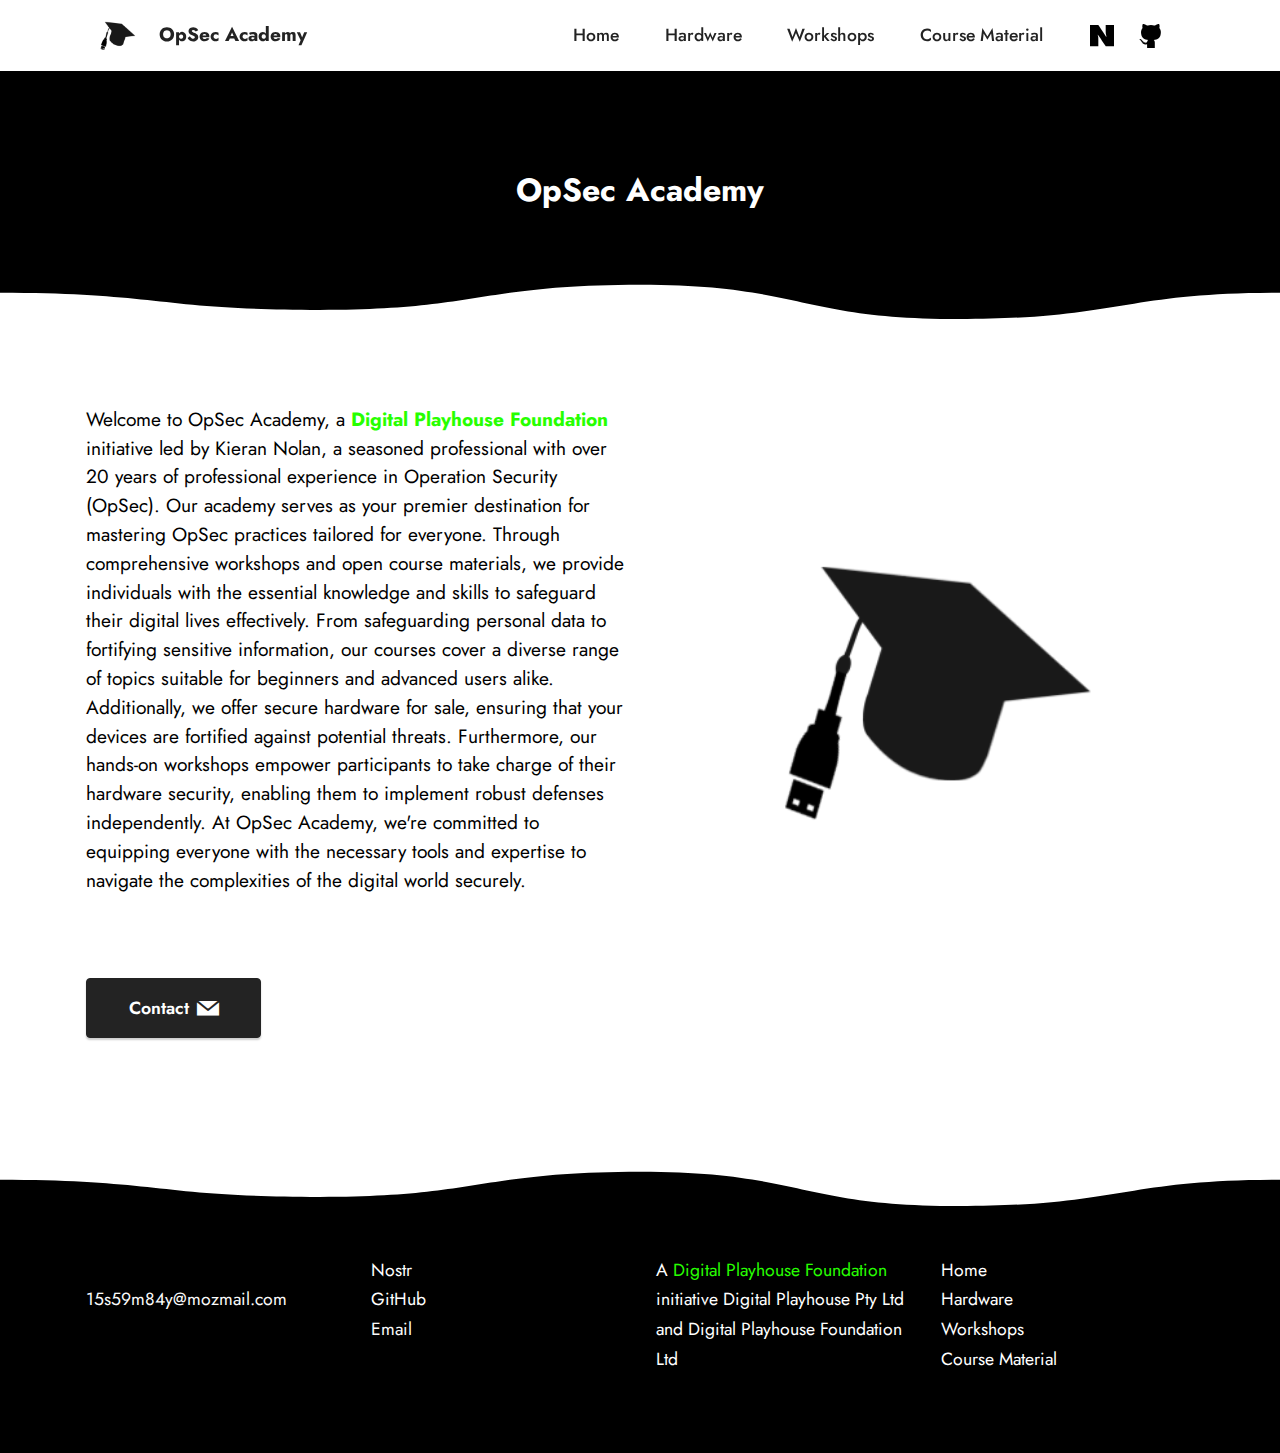
==== commit 0ecea824: "update" ====
--- a/index.html
+++ b/index.html
@@ -10,7 +10,8 @@
   <meta name="description" content="">
   
   
-  <title>Home</title>
+  <title>OpSec Academy</title>
+  <link rel="stylesheet" href="assets/FontAwesome/css/font-awesome.css">
   <link rel="stylesheet" href="assets/bootstrap/css/bootstrap.min.css">
   <link rel="stylesheet" href="assets/bootstrap/css/bootstrap-grid.min.css">
   <link rel="stylesheet" href="assets/bootstrap/css/bootstrap-reboot.min.css">
@@ -19,7 +20,7 @@
   <link rel="stylesheet" href="assets/theme/css/style.css">
   <link rel="preload" href="https://fonts.googleapis.com/css?family=Jost:100,200,300,400,500,600,700,800,900,100i,200i,300i,400i,500i,600i,700i,800i,900i&display=swap" as="style" onload="this.onload=null;this.rel='stylesheet'">
   <noscript><link rel="stylesheet" href="https://fonts.googleapis.com/css?family=Jost:100,200,300,400,500,600,700,800,900,100i,200i,300i,400i,500i,600i,700i,800i,900i&display=swap"></noscript>
-  <link rel="preload" as="style" href="assets/mobirise/css/mbr-additional.css?v=hfqgwf"><link rel="stylesheet" href="assets/mobirise/css/mbr-additional.css?v=hfqgwf" type="text/css">
+  <link rel="preload" as="style" href="assets/mobirise/css/mbr-additional.css?v=VjbzIo"><link rel="stylesheet" href="assets/mobirise/css/mbr-additional.css?v=VjbzIo" type="text/css">
 
   
   
@@ -27,7 +28,7 @@
 </head>
 <body>
   
-  <section data-bs-version="5.1" class="menu menu3 cid-ucalGMJANB" once="menu" id="menu3-d">
+  <section data-bs-version="5.1" class="menu menu3 cid-ucalGMJANB" once="menu" id="menu3-1">
     
     <nav class="navbar navbar-dropdown navbar-fixed-top navbar-expand-lg">
         <div class="container">
@@ -50,7 +51,7 @@
             <div class="collapse navbar-collapse" id="navbarSupportedContent">
                 <ul class="navbar-nav nav-dropdown nav-right" data-app-modern-menu="true"><li class="nav-item"><a class="nav-link link text-black text-primary display-4" href="hardware.html">Home</a></li><li class="nav-item"><a class="nav-link link text-black text-primary display-4" href="hardware.html">Hardware</a></li>
                     <li class="nav-item"><a class="nav-link link text-black text-primary display-4" href="workshops.html">Workshops</a></li>
-                    <li class="nav-item"><a class="nav-link link text-black text-primary display-4" href="course.html">Open Course Material</a>
+                    <li class="nav-item"><a class="nav-link link text-black text-primary display-4" href="course.html">Course Material</a>
                     </li></ul>
                 <div class="icons-menu">
                     <a class="iconfont-wrapper" href="#" target="_blank">
@@ -59,9 +60,7 @@
                     <a class="iconfont-wrapper" href="#" target="_blank">
                         <span class="p-2 mbr-iconfont socicon-github socicon"></span>
                     </a>
-                    <a class="iconfont-wrapper" href="#" target="_blank">
-                        <span class="p-2 mbr-iconfont socicon-instagram socicon"></span>
-                    </a>
+                    
                     
                 </div>
                 
@@ -70,20 +69,20 @@
     </nav>
 </section>
 
-<section data-bs-version="5.1" class="content6 cid-ucfhNNwoRs" id="content6-l">
+<section data-bs-version="5.1" class="content6 cid-ucfWE7681S" id="content6-v">
     
     <div class="container">
         <div class="row justify-content-center">
             <div class="col-md-12 col-lg-10">
                 <hr class="line">
-                <p class="mbr-text align-center mbr-fonts-style my-4 display-5">Operations Security for Everyone.</p>
+                <p class="mbr-text align-center mbr-fonts-style my-4 display-5"><strong>OpSec Academy</strong></p>
                 <hr class="line">
             </div>
         </div>
     </div>
 </section>
 
-<section data-bs-version="5.1" class="header3 cid-ucfdbZt2lE" id="header03-g">
+<section data-bs-version="5.1" class="header3 cid-ucfWBFBRIR" id="header03-u">
     
     
 
@@ -131,32 +130,30 @@
             <div class="col-12 col-md-4 col-lg-3">
                 
                 <ul class="list mbr-fonts-style display-4">
-                    <li class="mbr-text item-wrap">2915 Chenoweth Drive</li>
-                    <li class="mbr-text item-wrap">Columbia 38401&nbsp;</li>
-                    <li class="mbr-text item-wrap">Tennessee</li>
-                    <li class="mbr-text item-wrap">mail@yoursite.com</li>
+                    <li class="mbr-text item-wrap"><br></li>
+                    <li class="mbr-text item-wrap"><a href="mailto:15s59m84y@mozmail.com" class="text-white">15s59m84y@mozmail.com</a></li><li class="mbr-text item-wrap"><br></li>
                 </ul>
             </div>
             <div class="col-12 col-md-3 col-lg-3">
                 
                 <ul class="list mbr-fonts-style display-4">
-                    <li class="mbr-text item-wrap">Facebook</li>
-                    <li class="mbr-text item-wrap">Instagram</li>
-                    <li class="mbr-text item-wrap">Twitter</li>
+                    <li class="mbr-text item-wrap">Nostr</li>
+                    <li class="mbr-text item-wrap">GitHub</li>
+                    <li class="mbr-text item-wrap"><a href="mailto:15s59m84y@mozmail.com" class="text-white">Email</a></li>
                 </ul>
             </div>
             <div class="col-12 col-md-3 col-lg-3">
                 
                 <ul class="list mbr-fonts-style display-4">
-                    <li class="mbr-text item-wrap">Subscribe to Newsletter</li>
+                    <li class="mbr-text item-wrap">A <a href="https://www.digitalplayhouse.org.au/" class="text-success" target="_blank">Digital Playhouse Foundation</a> initiative Digital Playhouse Pty Ltd and Digital Playhouse Foundation Ltd</li>
                 </ul>
             </div>
             <div class="col-12 col-md-2 col-lg-3">
                 
                 <ul class="list align-right mbr-fonts-style display-4">
                     <li class="mbr-text item-wrap">Home</li>
-                    <li class="mbr-text item-wrap">About</li>
-                    <li class="mbr-text item-wrap">Contacts</li>
+                    <li class="mbr-text item-wrap">Hardware</li>
+                    <li class="mbr-text item-wrap">Workshops</li><li class="mbr-text item-wrap">Course Material</li><li class="mbr-text item-wrap"><br></li>
                 </ul>
             </div>
             
--- a/assets/mobirise/css/mbr-additional.css
+++ b/assets/mobirise/css/mbr-additional.css
@@ -1058,8 +1058,8 @@
 }
 .cid-ucblaBxtDt {
   padding-top: 4rem;
-  padding-bottom: 0rem;
-  background-color: #ffffff;
+  padding-bottom: 5rem;
+  background-color: #000000;
 }
 .cid-ucblaBxtDt .mbr-fallback-image.disabled {
   display: none;
@@ -1073,21 +1073,15 @@
   position: absolute;
   top: 0;
 }
-.cid-ucfhxCHHC6 {
-  padding-top: 7rem;
-  padding-bottom: 10rem;
-  background-color: #f8f8f8;
-}
-.cid-ucfhxCHHC6 .mbr-section-title {
-  color: #1a449a;
-}
-.cid-ucfhxCHHC6 .mbr-text {
-  color: #1a449a;
-}
-.cid-ucfhxCHHC6 .mbr-section-subtitle {
-  color: #1a449a;
-}
-.cid-ucfhxCHHC6 .wave-container {
+.cid-ucblaBxtDt .mbr-section-title {
+  color: #ffffff;
+}
+.cid-ucghoTh5XZ {
+  padding-top: 6rem;
+  padding-bottom: 8rem;
+  background-color: #ffffff;
+}
+.cid-ucghoTh5XZ .wave-container {
   position: absolute;
   left: 0;
   top: -110px;
@@ -1095,7 +1089,7 @@
   overflow: hidden;
   width: 100%;
 }
-.cid-ucfhxCHHC6 .svg-top {
+.cid-ucghoTh5XZ .svg-top {
   width: 100%;
   position: absolute;
   left: 0;
@@ -1105,11 +1099,11 @@
   animation: 1.5s ease-in-out infinite alternate svg-wave;
   fill: #6592e6;
 }
-.cid-ucfhxCHHC6 .svg-top .st0 {
-  fill: #f8f8f8;
+.cid-ucghoTh5XZ .svg-top .st0 {
+  fill: #ffffff;
 }
 @media (max-width: 992px) {
-  .cid-ucfhxCHHC6 .svg-top {
+  .cid-ucghoTh5XZ .svg-top {
     width: 1000px;
   }
 }
@@ -1121,49 +1115,182 @@
     transform: scaleX(1) scaleY(1.6);
   }
 }
-@keyframes line {
-  0% {
-    transform: scaleX(1);
-  }
-  50% {
-    transform: scaleX(0);
-  }
-  100% {
-    transform: scaleX(1);
-  }
-}
-.cid-ucfhxCHHC6 h5 {
-  position: relative;
-  display: inline-block;
-  width: fit-content;
-  margin-left: 70px;
-}
-.cid-ucfhxCHHC6 h5:before {
-  content: '';
+@media (min-width: 1400px) {
+  .cid-ucghoTh5XZ .col-12 {
+    padding: 0 2rem;
+  }
+  .cid-ucghoTh5XZ .row {
+    margin: 0 -2rem;
+  }
+}
+.cid-ucghoTh5XZ .mbr-text,
+.cid-ucghoTh5XZ .mbr-section-btn {
+  color: #000000;
+}
+.cid-ucghoTh5XZ .mbr-section-title {
+  color: #000000;
+}
+.cid-ucgi4THzXG {
+  padding-top: 6rem;
+  padding-bottom: 8rem;
+  background-color: #ffffff;
+}
+.cid-ucgi4THzXG .wave-container {
   position: absolute;
-  left: -65px;
-  top: 50%;
-  transform-origin: right;
-  height: 2px;
-  width: 45px;
-  background: currentColor;
-}
-.cid-ucfhxCHHC6 h5:hover:before {
-  animation: 1s ease-in-out alternate line;
-}
-@media (max-width: 767px) {
-  .cid-ucfhxCHHC6 h5 {
-    margin-left: 0px;
-  }
-  .cid-ucfhxCHHC6 h5:before {
-    bottom: -5px;
-    top: auto;
-    left: 50%;
-    transform: translateX(-50%);
-  }
-  .cid-ucfhxCHHC6 h5:hover:before {
-    animation: none;
-  }
+  left: 0;
+  top: -110px;
+  height: 113px;
+  overflow: hidden;
+  width: 100%;
+}
+.cid-ucgi4THzXG .svg-top {
+  width: 100%;
+  position: absolute;
+  left: 0;
+  bottom: 0;
+  height: 50px;
+  transform-origin: bottom;
+  animation: 1.5s ease-in-out infinite alternate svg-wave;
+  fill: #6592e6;
+}
+.cid-ucgi4THzXG .svg-top .st0 {
+  fill: #ffffff;
+}
+@media (max-width: 992px) {
+  .cid-ucgi4THzXG .svg-top {
+    width: 1000px;
+  }
+}
+@keyframes svg-wave {
+  from {
+    transform: scaleX(1) scaleY(1.1);
+  }
+  to {
+    transform: scaleX(1) scaleY(1.6);
+  }
+}
+@media (min-width: 1400px) {
+  .cid-ucgi4THzXG .col-12 {
+    padding: 0 2rem;
+  }
+  .cid-ucgi4THzXG .row {
+    margin: 0 -2rem;
+  }
+}
+.cid-ucgi4THzXG .mbr-text,
+.cid-ucgi4THzXG .mbr-section-btn {
+  color: #000000;
+}
+.cid-ucgi4THzXG .mbr-section-title {
+  color: #000000;
+}
+.cid-ucgi5wT4nt {
+  padding-top: 6rem;
+  padding-bottom: 8rem;
+  background-color: #ffffff;
+}
+.cid-ucgi5wT4nt .wave-container {
+  position: absolute;
+  left: 0;
+  top: -110px;
+  height: 113px;
+  overflow: hidden;
+  width: 100%;
+}
+.cid-ucgi5wT4nt .svg-top {
+  width: 100%;
+  position: absolute;
+  left: 0;
+  bottom: 0;
+  height: 50px;
+  transform-origin: bottom;
+  animation: 1.5s ease-in-out infinite alternate svg-wave;
+  fill: #6592e6;
+}
+.cid-ucgi5wT4nt .svg-top .st0 {
+  fill: #ffffff;
+}
+@media (max-width: 992px) {
+  .cid-ucgi5wT4nt .svg-top {
+    width: 1000px;
+  }
+}
+@keyframes svg-wave {
+  from {
+    transform: scaleX(1) scaleY(1.1);
+  }
+  to {
+    transform: scaleX(1) scaleY(1.6);
+  }
+}
+@media (min-width: 1400px) {
+  .cid-ucgi5wT4nt .col-12 {
+    padding: 0 2rem;
+  }
+  .cid-ucgi5wT4nt .row {
+    margin: 0 -2rem;
+  }
+}
+.cid-ucgi5wT4nt .mbr-text,
+.cid-ucgi5wT4nt .mbr-section-btn {
+  color: #000000;
+}
+.cid-ucgi5wT4nt .mbr-section-title {
+  color: #000000;
+}
+.cid-ucgjXlBZrP {
+  padding-top: 6rem;
+  padding-bottom: 8rem;
+  background-color: #ffffff;
+}
+.cid-ucgjXlBZrP .wave-container {
+  position: absolute;
+  left: 0;
+  top: -110px;
+  height: 113px;
+  overflow: hidden;
+  width: 100%;
+}
+.cid-ucgjXlBZrP .svg-top {
+  width: 100%;
+  position: absolute;
+  left: 0;
+  bottom: 0;
+  height: 50px;
+  transform-origin: bottom;
+  animation: 1.5s ease-in-out infinite alternate svg-wave;
+  fill: #6592e6;
+}
+.cid-ucgjXlBZrP .svg-top .st0 {
+  fill: #ffffff;
+}
+@media (max-width: 992px) {
+  .cid-ucgjXlBZrP .svg-top {
+    width: 1000px;
+  }
+}
+@keyframes svg-wave {
+  from {
+    transform: scaleX(1) scaleY(1.1);
+  }
+  to {
+    transform: scaleX(1) scaleY(1.6);
+  }
+}
+@media (min-width: 1400px) {
+  .cid-ucgjXlBZrP .col-12 {
+    padding: 0 2rem;
+  }
+  .cid-ucgjXlBZrP .row {
+    margin: 0 -2rem;
+  }
+}
+.cid-ucgjXlBZrP .mbr-text,
+.cid-ucgjXlBZrP .mbr-section-btn {
+  color: #000000;
+}
+.cid-ucgjXlBZrP .mbr-section-title {
+  color: #000000;
 }
 .cid-ucbkVNVhpx {
   padding-top: 5rem;
@@ -1226,6 +1353,7 @@
   list-style: none;
   padding-left: 0;
   color: #ffffff;
+  text-align: left;
 }
 @media (max-width: 991px) {
   .cid-ucfr13WrS9 .list {
@@ -1756,119 +1884,13 @@
   color: #000000;
 }
 .cid-ucfqddRlwy .mbr-timeline-date {
-  color: #1a449a;
+  color: #000000;
 }
 .cid-ucfqddRlwy .mbr-timeline-title {
   color: #000000;
 }
 .cid-ucfqddRlwy .mbr-section-title {
   color: #1a449a;
-}
-.cid-ucfleAG2eQ {
-  padding-top: 7rem;
-  padding-bottom: 10rem;
-  background-color: #ffffff;
-}
-.cid-ucfleAG2eQ .card-box {
-  padding: 2rem;
-  width: 58.33%;
-}
-.cid-ucfleAG2eQ .img-wrapper {
-  width: 41.66%;
-  padding: 2rem;
-  display: flex;
-  justify-content: center;
-  align-items: center;
-}
-.cid-ucfleAG2eQ .wave-container {
-  position: absolute;
-  left: 0;
-  top: -110px;
-  height: 113px;
-  overflow: hidden;
-  width: 100%;
-}
-.cid-ucfleAG2eQ .svg-top {
-  width: 100%;
-  position: absolute;
-  left: 0;
-  bottom: 0;
-  height: 50px;
-  transform-origin: bottom;
-  animation: 1.5s ease-in-out infinite alternate svg-wave;
-  fill: #6592e6;
-}
-.cid-ucfleAG2eQ .svg-top .st0 {
-  fill: #ffffff;
-}
-@media (max-width: 992px) {
-  .cid-ucfleAG2eQ .svg-top {
-    width: 1000px;
-  }
-}
-@keyframes svg-wave {
-  from {
-    transform: scaleX(1) scaleY(1.1);
-  }
-  to {
-    transform: scaleX(1) scaleY(1.6);
-  }
-}
-.cid-ucfleAG2eQ .img1 {
-  background: #ffffff;
-}
-.cid-ucfleAG2eQ .img2 {
-  background: #ffffff;
-}
-.cid-ucfleAG2eQ .card {
-  margin: auto;
-  min-height: 280px;
-  transition: all 0.3s;
-}
-.cid-ucfleAG2eQ .card-wrapper {
-  background: #ffffff;
-  border-radius: 4px;
-  display: flex;
-  overflow: hidden;
-  justify-content: space-between;
-}
-@media (max-width: 992px) {
-  .cid-ucfleAG2eQ .card-wrapper {
-    margin-bottom: 2rem;
-  }
-}
-@media (max-width: 767px) {
-  .cid-ucfleAG2eQ .card-wrapper {
-    flex-direction: column;
-  }
-  .cid-ucfleAG2eQ .card-box {
-    padding: 1rem;
-  }
-  .cid-ucfleAG2eQ .card-box,
-  .cid-ucfleAG2eQ .img-wrapper {
-    width: 100%;
-  }
-  .cid-ucfleAG2eQ .img-wrapper {
-    padding: 4rem 1rem;
-  }
-  .cid-ucfleAG2eQ .mbr-flex {
-    flex-direction: column-reverse;
-  }
-}
-.cid-ucfleAG2eQ .card-subtitle {
-  color: #1a449a;
-}
-.cid-ucfleAG2eQ .mbr-text,
-.cid-ucfleAG2eQ .link-wrap {
-  color: #555555;
-}
-.cid-ucfleAG2eQ .card-title,
-.cid-ucfleAG2eQ .card-box {
-  color: #000000;
-}
-.cid-ucfleAG2eQ .mbr-text,
-.cid-ucfleAG2eQ .mbr-section-btn {
-  color: #000000;
 }
 .cid-ucfr13WrS9 {
   padding-top: 3rem;
@@ -1904,6 +1926,7 @@
   list-style: none;
   padding-left: 0;
   color: #ffffff;
+  text-align: left;
 }
 @media (max-width: 991px) {
   .cid-ucfr13WrS9 .list {
@@ -2302,57 +2325,76 @@
     left: -1rem;
   }
 }
-.cid-uc4JQaWIcf {
-  padding-top: 6rem;
-  padding-bottom: 6rem;
-  background-color: #fafafa;
-}
-.cid-uc4JQaWIcf .mbr-fallback-image.disabled {
-  display: none;
-}
-.cid-uc4JQaWIcf .mbr-fallback-image {
-  display: block;
-  background-size: cover;
-  background-position: center center;
+.cid-ucfWE7681S {
+  padding-top: 5rem;
+  padding-bottom: 5rem;
+  background-color: #000000;
+}
+.cid-ucfWE7681S .line {
+  background-color: #000000;
+  align: center;
+  height: 2px;
+  margin: 0 auto;
+}
+.cid-ucfWE7681S .mbr-text {
+  color: #ffffff;
+}
+.cid-ucfWBFBRIR {
+  padding-top: 0rem;
+  padding-bottom: 10rem;
+  background-color: #ffffff;
+}
+.cid-ucfWBFBRIR .row {
+  flex-direction: row-reverse;
+}
+.cid-ucfWBFBRIR .wave-container {
+  position: absolute;
+  left: 0;
+  top: -110px;
+  height: 113px;
+  overflow: hidden;
   width: 100%;
-  height: 100%;
+}
+.cid-ucfWBFBRIR .svg-top {
+  width: 100%;
   position: absolute;
-  top: 0;
-}
-.cid-uc4JQaWIcf .top-line {
-  display: flex;
-  justify-content: space-between;
-}
-.cid-uc4JQaWIcf .mbr-section-title,
-.cid-uc4JQaWIcf .mbr-section-subtitle {
-  text-align: center;
-}
-.cid-uc4JQaWIcf .card:not(:nth-last-child(1)) {
-  margin-bottom: 2rem;
-}
-.cid-uc4JQaWIcf .card-wrapper {
-  border-radius: 4px;
-  background-color: #ffffff;
-}
-.cid-uc4JQaWIcf .image-wrapper img {
-  width: 100%;
-  object-fit: cover;
-}
-@media (max-width: 767px) {
-  .cid-uc4JQaWIcf .card-box {
-    padding: 1rem;
-  }
-}
-@media (min-width: 768px) {
-  .cid-uc4JQaWIcf .card-box {
-    padding-right: 2rem;
-  }
-}
-@media (min-width: 992px) {
-  .cid-uc4JQaWIcf .card-box {
-    padding-left: 2rem;
-    padding-right: 4rem;
-  }
+  left: 0;
+  bottom: 0;
+  height: 50px;
+  transform-origin: bottom;
+  animation: 1.5s ease-in-out infinite alternate svg-wave;
+  fill: #6592e6;
+}
+.cid-ucfWBFBRIR .svg-top .st0 {
+  fill: #ffffff;
+}
+@media (max-width: 992px) {
+  .cid-ucfWBFBRIR .svg-top {
+    width: 1000px;
+  }
+}
+@keyframes svg-wave {
+  from {
+    transform: scaleX(1) scaleY(1.1);
+  }
+  to {
+    transform: scaleX(1) scaleY(1.6);
+  }
+}
+.cid-ucfWBFBRIR .mbr-section-title {
+  color: #000000;
+}
+@media (min-width: 1400px) {
+  .cid-ucfWBFBRIR .col-12 {
+    padding: 0 2rem;
+  }
+  .cid-ucfWBFBRIR .row {
+    margin: 0 -2rem;
+  }
+}
+.cid-ucfWBFBRIR .mbr-text,
+.cid-ucfWBFBRIR .mbr-section-btn {
+  color: #000000;
 }
 .cid-ucfr13WrS9 {
   padding-top: 3rem;
@@ -2388,6 +2430,7 @@
   list-style: none;
   padding-left: 0;
   color: #ffffff;
+  text-align: left;
 }
 @media (max-width: 991px) {
   .cid-ucfr13WrS9 .list {
@@ -2786,76 +2829,57 @@
     left: -1rem;
   }
 }
-.cid-ucfhNNwoRs {
-  padding-top: 5rem;
-  padding-bottom: 5rem;
-  background-color: #000000;
-}
-.cid-ucfhNNwoRs .line {
-  background-color: #000000;
-  align: center;
-  height: 2px;
-  margin: 0 auto;
-}
-.cid-ucfhNNwoRs .mbr-text {
-  color: #ffffff;
-}
-.cid-ucfdbZt2lE {
-  padding-top: 0rem;
-  padding-bottom: 10rem;
+.cid-ucfWiD5aOC {
+  padding-top: 6rem;
+  padding-bottom: 6rem;
+  background-color: #fafafa;
+}
+.cid-ucfWiD5aOC .mbr-fallback-image.disabled {
+  display: none;
+}
+.cid-ucfWiD5aOC .mbr-fallback-image {
+  display: block;
+  background-size: cover;
+  background-position: center center;
+  width: 100%;
+  height: 100%;
+  position: absolute;
+  top: 0;
+}
+.cid-ucfWiD5aOC .top-line {
+  display: flex;
+  justify-content: space-between;
+}
+.cid-ucfWiD5aOC .mbr-section-title,
+.cid-ucfWiD5aOC .mbr-section-subtitle {
+  text-align: center;
+}
+.cid-ucfWiD5aOC .card:not(:nth-last-child(1)) {
+  margin-bottom: 2rem;
+}
+.cid-ucfWiD5aOC .card-wrapper {
+  border-radius: 4px;
   background-color: #ffffff;
 }
-.cid-ucfdbZt2lE .row {
-  flex-direction: row-reverse;
-}
-.cid-ucfdbZt2lE .wave-container {
-  position: absolute;
-  left: 0;
-  top: -110px;
-  height: 113px;
-  overflow: hidden;
+.cid-ucfWiD5aOC .image-wrapper img {
   width: 100%;
-}
-.cid-ucfdbZt2lE .svg-top {
-  width: 100%;
-  position: absolute;
-  left: 0;
-  bottom: 0;
-  height: 50px;
-  transform-origin: bottom;
-  animation: 1.5s ease-in-out infinite alternate svg-wave;
-  fill: #6592e6;
-}
-.cid-ucfdbZt2lE .svg-top .st0 {
-  fill: #ffffff;
-}
-@media (max-width: 992px) {
-  .cid-ucfdbZt2lE .svg-top {
-    width: 1000px;
-  }
-}
-@keyframes svg-wave {
-  from {
-    transform: scaleX(1) scaleY(1.1);
-  }
-  to {
-    transform: scaleX(1) scaleY(1.6);
-  }
-}
-.cid-ucfdbZt2lE .mbr-section-title {
-  color: #000000;
-}
-@media (min-width: 1400px) {
-  .cid-ucfdbZt2lE .col-12 {
-    padding: 0 2rem;
-  }
-  .cid-ucfdbZt2lE .row {
-    margin: 0 -2rem;
-  }
-}
-.cid-ucfdbZt2lE .mbr-text,
-.cid-ucfdbZt2lE .mbr-section-btn {
-  color: #000000;
+  object-fit: cover;
+}
+@media (max-width: 767px) {
+  .cid-ucfWiD5aOC .card-box {
+    padding: 1rem;
+  }
+}
+@media (min-width: 768px) {
+  .cid-ucfWiD5aOC .card-box {
+    padding-right: 2rem;
+  }
+}
+@media (min-width: 992px) {
+  .cid-ucfWiD5aOC .card-box {
+    padding-left: 2rem;
+    padding-right: 4rem;
+  }
 }
 .cid-ucfr13WrS9 {
   padding-top: 3rem;
@@ -2891,6 +2915,7 @@
   list-style: none;
   padding-left: 0;
   color: #ffffff;
+  text-align: left;
 }
 @media (max-width: 991px) {
   .cid-ucfr13WrS9 .list {
--- a/assets/mobirise/css/mbr-additional.css
+++ b/assets/mobirise/css/mbr-additional.css
@@ -1058,8 +1058,8 @@
 }
 .cid-ucblaBxtDt {
   padding-top: 4rem;
-  padding-bottom: 0rem;
-  background-color: #ffffff;
+  padding-bottom: 5rem;
+  background-color: #000000;
 }
 .cid-ucblaBxtDt .mbr-fallback-image.disabled {
   display: none;
@@ -1073,21 +1073,15 @@
   position: absolute;
   top: 0;
 }
-.cid-ucfhxCHHC6 {
-  padding-top: 7rem;
-  padding-bottom: 10rem;
-  background-color: #f8f8f8;
-}
-.cid-ucfhxCHHC6 .mbr-section-title {
-  color: #1a449a;
-}
-.cid-ucfhxCHHC6 .mbr-text {
-  color: #1a449a;
-}
-.cid-ucfhxCHHC6 .mbr-section-subtitle {
-  color: #1a449a;
-}
-.cid-ucfhxCHHC6 .wave-container {
+.cid-ucblaBxtDt .mbr-section-title {
+  color: #ffffff;
+}
+.cid-ucghoTh5XZ {
+  padding-top: 6rem;
+  padding-bottom: 8rem;
+  background-color: #ffffff;
+}
+.cid-ucghoTh5XZ .wave-container {
   position: absolute;
   left: 0;
   top: -110px;
@@ -1095,7 +1089,7 @@
   overflow: hidden;
   width: 100%;
 }
-.cid-ucfhxCHHC6 .svg-top {
+.cid-ucghoTh5XZ .svg-top {
   width: 100%;
   position: absolute;
   left: 0;
@@ -1105,11 +1099,11 @@
   animation: 1.5s ease-in-out infinite alternate svg-wave;
   fill: #6592e6;
 }
-.cid-ucfhxCHHC6 .svg-top .st0 {
-  fill: #f8f8f8;
+.cid-ucghoTh5XZ .svg-top .st0 {
+  fill: #ffffff;
 }
 @media (max-width: 992px) {
-  .cid-ucfhxCHHC6 .svg-top {
+  .cid-ucghoTh5XZ .svg-top {
     width: 1000px;
   }
 }
@@ -1121,49 +1115,182 @@
     transform: scaleX(1) scaleY(1.6);
   }
 }
-@keyframes line {
-  0% {
-    transform: scaleX(1);
-  }
-  50% {
-    transform: scaleX(0);
-  }
-  100% {
-    transform: scaleX(1);
-  }
-}
-.cid-ucfhxCHHC6 h5 {
-  position: relative;
-  display: inline-block;
-  width: fit-content;
-  margin-left: 70px;
-}
-.cid-ucfhxCHHC6 h5:before {
-  content: '';
+@media (min-width: 1400px) {
+  .cid-ucghoTh5XZ .col-12 {
+    padding: 0 2rem;
+  }
+  .cid-ucghoTh5XZ .row {
+    margin: 0 -2rem;
+  }
+}
+.cid-ucghoTh5XZ .mbr-text,
+.cid-ucghoTh5XZ .mbr-section-btn {
+  color: #000000;
+}
+.cid-ucghoTh5XZ .mbr-section-title {
+  color: #000000;
+}
+.cid-ucgi4THzXG {
+  padding-top: 6rem;
+  padding-bottom: 8rem;
+  background-color: #ffffff;
+}
+.cid-ucgi4THzXG .wave-container {
   position: absolute;
-  left: -65px;
-  top: 50%;
-  transform-origin: right;
-  height: 2px;
-  width: 45px;
-  background: currentColor;
-}
-.cid-ucfhxCHHC6 h5:hover:before {
-  animation: 1s ease-in-out alternate line;
-}
-@media (max-width: 767px) {
-  .cid-ucfhxCHHC6 h5 {
-    margin-left: 0px;
-  }
-  .cid-ucfhxCHHC6 h5:before {
-    bottom: -5px;
-    top: auto;
-    left: 50%;
-    transform: translateX(-50%);
-  }
-  .cid-ucfhxCHHC6 h5:hover:before {
-    animation: none;
-  }
+  left: 0;
+  top: -110px;
+  height: 113px;
+  overflow: hidden;
+  width: 100%;
+}
+.cid-ucgi4THzXG .svg-top {
+  width: 100%;
+  position: absolute;
+  left: 0;
+  bottom: 0;
+  height: 50px;
+  transform-origin: bottom;
+  animation: 1.5s ease-in-out infinite alternate svg-wave;
+  fill: #6592e6;
+}
+.cid-ucgi4THzXG .svg-top .st0 {
+  fill: #ffffff;
+}
+@media (max-width: 992px) {
+  .cid-ucgi4THzXG .svg-top {
+    width: 1000px;
+  }
+}
+@keyframes svg-wave {
+  from {
+    transform: scaleX(1) scaleY(1.1);
+  }
+  to {
+    transform: scaleX(1) scaleY(1.6);
+  }
+}
+@media (min-width: 1400px) {
+  .cid-ucgi4THzXG .col-12 {
+    padding: 0 2rem;
+  }
+  .cid-ucgi4THzXG .row {
+    margin: 0 -2rem;
+  }
+}
+.cid-ucgi4THzXG .mbr-text,
+.cid-ucgi4THzXG .mbr-section-btn {
+  color: #000000;
+}
+.cid-ucgi4THzXG .mbr-section-title {
+  color: #000000;
+}
+.cid-ucgi5wT4nt {
+  padding-top: 6rem;
+  padding-bottom: 8rem;
+  background-color: #ffffff;
+}
+.cid-ucgi5wT4nt .wave-container {
+  position: absolute;
+  left: 0;
+  top: -110px;
+  height: 113px;
+  overflow: hidden;
+  width: 100%;
+}
+.cid-ucgi5wT4nt .svg-top {
+  width: 100%;
+  position: absolute;
+  left: 0;
+  bottom: 0;
+  height: 50px;
+  transform-origin: bottom;
+  animation: 1.5s ease-in-out infinite alternate svg-wave;
+  fill: #6592e6;
+}
+.cid-ucgi5wT4nt .svg-top .st0 {
+  fill: #ffffff;
+}
+@media (max-width: 992px) {
+  .cid-ucgi5wT4nt .svg-top {
+    width: 1000px;
+  }
+}
+@keyframes svg-wave {
+  from {
+    transform: scaleX(1) scaleY(1.1);
+  }
+  to {
+    transform: scaleX(1) scaleY(1.6);
+  }
+}
+@media (min-width: 1400px) {
+  .cid-ucgi5wT4nt .col-12 {
+    padding: 0 2rem;
+  }
+  .cid-ucgi5wT4nt .row {
+    margin: 0 -2rem;
+  }
+}
+.cid-ucgi5wT4nt .mbr-text,
+.cid-ucgi5wT4nt .mbr-section-btn {
+  color: #000000;
+}
+.cid-ucgi5wT4nt .mbr-section-title {
+  color: #000000;
+}
+.cid-ucgjXlBZrP {
+  padding-top: 6rem;
+  padding-bottom: 8rem;
+  background-color: #ffffff;
+}
+.cid-ucgjXlBZrP .wave-container {
+  position: absolute;
+  left: 0;
+  top: -110px;
+  height: 113px;
+  overflow: hidden;
+  width: 100%;
+}
+.cid-ucgjXlBZrP .svg-top {
+  width: 100%;
+  position: absolute;
+  left: 0;
+  bottom: 0;
+  height: 50px;
+  transform-origin: bottom;
+  animation: 1.5s ease-in-out infinite alternate svg-wave;
+  fill: #6592e6;
+}
+.cid-ucgjXlBZrP .svg-top .st0 {
+  fill: #ffffff;
+}
+@media (max-width: 992px) {
+  .cid-ucgjXlBZrP .svg-top {
+    width: 1000px;
+  }
+}
+@keyframes svg-wave {
+  from {
+    transform: scaleX(1) scaleY(1.1);
+  }
+  to {
+    transform: scaleX(1) scaleY(1.6);
+  }
+}
+@media (min-width: 1400px) {
+  .cid-ucgjXlBZrP .col-12 {
+    padding: 0 2rem;
+  }
+  .cid-ucgjXlBZrP .row {
+    margin: 0 -2rem;
+  }
+}
+.cid-ucgjXlBZrP .mbr-text,
+.cid-ucgjXlBZrP .mbr-section-btn {
+  color: #000000;
+}
+.cid-ucgjXlBZrP .mbr-section-title {
+  color: #000000;
 }
 .cid-ucbkVNVhpx {
   padding-top: 5rem;
@@ -1226,6 +1353,7 @@
   list-style: none;
   padding-left: 0;
   color: #ffffff;
+  text-align: left;
 }
 @media (max-width: 991px) {
   .cid-ucfr13WrS9 .list {
@@ -1756,119 +1884,13 @@
   color: #000000;
 }
 .cid-ucfqddRlwy .mbr-timeline-date {
-  color: #1a449a;
+  color: #000000;
 }
 .cid-ucfqddRlwy .mbr-timeline-title {
   color: #000000;
 }
 .cid-ucfqddRlwy .mbr-section-title {
   color: #1a449a;
-}
-.cid-ucfleAG2eQ {
-  padding-top: 7rem;
-  padding-bottom: 10rem;
-  background-color: #ffffff;
-}
-.cid-ucfleAG2eQ .card-box {
-  padding: 2rem;
-  width: 58.33%;
-}
-.cid-ucfleAG2eQ .img-wrapper {
-  width: 41.66%;
-  padding: 2rem;
-  display: flex;
-  justify-content: center;
-  align-items: center;
-}
-.cid-ucfleAG2eQ .wave-container {
-  position: absolute;
-  left: 0;
-  top: -110px;
-  height: 113px;
-  overflow: hidden;
-  width: 100%;
-}
-.cid-ucfleAG2eQ .svg-top {
-  width: 100%;
-  position: absolute;
-  left: 0;
-  bottom: 0;
-  height: 50px;
-  transform-origin: bottom;
-  animation: 1.5s ease-in-out infinite alternate svg-wave;
-  fill: #6592e6;
-}
-.cid-ucfleAG2eQ .svg-top .st0 {
-  fill: #ffffff;
-}
-@media (max-width: 992px) {
-  .cid-ucfleAG2eQ .svg-top {
-    width: 1000px;
-  }
-}
-@keyframes svg-wave {
-  from {
-    transform: scaleX(1) scaleY(1.1);
-  }
-  to {
-    transform: scaleX(1) scaleY(1.6);
-  }
-}
-.cid-ucfleAG2eQ .img1 {
-  background: #ffffff;
-}
-.cid-ucfleAG2eQ .img2 {
-  background: #ffffff;
-}
-.cid-ucfleAG2eQ .card {
-  margin: auto;
-  min-height: 280px;
-  transition: all 0.3s;
-}
-.cid-ucfleAG2eQ .card-wrapper {
-  background: #ffffff;
-  border-radius: 4px;
-  display: flex;
-  overflow: hidden;
-  justify-content: space-between;
-}
-@media (max-width: 992px) {
-  .cid-ucfleAG2eQ .card-wrapper {
-    margin-bottom: 2rem;
-  }
-}
-@media (max-width: 767px) {
-  .cid-ucfleAG2eQ .card-wrapper {
-    flex-direction: column;
-  }
-  .cid-ucfleAG2eQ .card-box {
-    padding: 1rem;
-  }
-  .cid-ucfleAG2eQ .card-box,
-  .cid-ucfleAG2eQ .img-wrapper {
-    width: 100%;
-  }
-  .cid-ucfleAG2eQ .img-wrapper {
-    padding: 4rem 1rem;
-  }
-  .cid-ucfleAG2eQ .mbr-flex {
-    flex-direction: column-reverse;
-  }
-}
-.cid-ucfleAG2eQ .card-subtitle {
-  color: #1a449a;
-}
-.cid-ucfleAG2eQ .mbr-text,
-.cid-ucfleAG2eQ .link-wrap {
-  color: #555555;
-}
-.cid-ucfleAG2eQ .card-title,
-.cid-ucfleAG2eQ .card-box {
-  color: #000000;
-}
-.cid-ucfleAG2eQ .mbr-text,
-.cid-ucfleAG2eQ .mbr-section-btn {
-  color: #000000;
 }
 .cid-ucfr13WrS9 {
   padding-top: 3rem;
@@ -1904,6 +1926,7 @@
   list-style: none;
   padding-left: 0;
   color: #ffffff;
+  text-align: left;
 }
 @media (max-width: 991px) {
   .cid-ucfr13WrS9 .list {
@@ -2302,57 +2325,76 @@
     left: -1rem;
   }
 }
-.cid-uc4JQaWIcf {
-  padding-top: 6rem;
-  padding-bottom: 6rem;
-  background-color: #fafafa;
-}
-.cid-uc4JQaWIcf .mbr-fallback-image.disabled {
-  display: none;
-}
-.cid-uc4JQaWIcf .mbr-fallback-image {
-  display: block;
-  background-size: cover;
-  background-position: center center;
+.cid-ucfWE7681S {
+  padding-top: 5rem;
+  padding-bottom: 5rem;
+  background-color: #000000;
+}
+.cid-ucfWE7681S .line {
+  background-color: #000000;
+  align: center;
+  height: 2px;
+  margin: 0 auto;
+}
+.cid-ucfWE7681S .mbr-text {
+  color: #ffffff;
+}
+.cid-ucfWBFBRIR {
+  padding-top: 0rem;
+  padding-bottom: 10rem;
+  background-color: #ffffff;
+}
+.cid-ucfWBFBRIR .row {
+  flex-direction: row-reverse;
+}
+.cid-ucfWBFBRIR .wave-container {
+  position: absolute;
+  left: 0;
+  top: -110px;
+  height: 113px;
+  overflow: hidden;
   width: 100%;
-  height: 100%;
+}
+.cid-ucfWBFBRIR .svg-top {
+  width: 100%;
   position: absolute;
-  top: 0;
-}
-.cid-uc4JQaWIcf .top-line {
-  display: flex;
-  justify-content: space-between;
-}
-.cid-uc4JQaWIcf .mbr-section-title,
-.cid-uc4JQaWIcf .mbr-section-subtitle {
-  text-align: center;
-}
-.cid-uc4JQaWIcf .card:not(:nth-last-child(1)) {
-  margin-bottom: 2rem;
-}
-.cid-uc4JQaWIcf .card-wrapper {
-  border-radius: 4px;
-  background-color: #ffffff;
-}
-.cid-uc4JQaWIcf .image-wrapper img {
-  width: 100%;
-  object-fit: cover;
-}
-@media (max-width: 767px) {
-  .cid-uc4JQaWIcf .card-box {
-    padding: 1rem;
-  }
-}
-@media (min-width: 768px) {
-  .cid-uc4JQaWIcf .card-box {
-    padding-right: 2rem;
-  }
-}
-@media (min-width: 992px) {
-  .cid-uc4JQaWIcf .card-box {
-    padding-left: 2rem;
-    padding-right: 4rem;
-  }
+  left: 0;
+  bottom: 0;
+  height: 50px;
+  transform-origin: bottom;
+  animation: 1.5s ease-in-out infinite alternate svg-wave;
+  fill: #6592e6;
+}
+.cid-ucfWBFBRIR .svg-top .st0 {
+  fill: #ffffff;
+}
+@media (max-width: 992px) {
+  .cid-ucfWBFBRIR .svg-top {
+    width: 1000px;
+  }
+}
+@keyframes svg-wave {
+  from {
+    transform: scaleX(1) scaleY(1.1);
+  }
+  to {
+    transform: scaleX(1) scaleY(1.6);
+  }
+}
+.cid-ucfWBFBRIR .mbr-section-title {
+  color: #000000;
+}
+@media (min-width: 1400px) {
+  .cid-ucfWBFBRIR .col-12 {
+    padding: 0 2rem;
+  }
+  .cid-ucfWBFBRIR .row {
+    margin: 0 -2rem;
+  }
+}
+.cid-ucfWBFBRIR .mbr-text,
+.cid-ucfWBFBRIR .mbr-section-btn {
+  color: #000000;
 }
 .cid-ucfr13WrS9 {
   padding-top: 3rem;
@@ -2388,6 +2430,7 @@
   list-style: none;
   padding-left: 0;
   color: #ffffff;
+  text-align: left;
 }
 @media (max-width: 991px) {
   .cid-ucfr13WrS9 .list {
@@ -2786,76 +2829,57 @@
     left: -1rem;
   }
 }
-.cid-ucfhNNwoRs {
-  padding-top: 5rem;
-  padding-bottom: 5rem;
-  background-color: #000000;
-}
-.cid-ucfhNNwoRs .line {
-  background-color: #000000;
-  align: center;
-  height: 2px;
-  margin: 0 auto;
-}
-.cid-ucfhNNwoRs .mbr-text {
-  color: #ffffff;
-}
-.cid-ucfdbZt2lE {
-  padding-top: 0rem;
-  padding-bottom: 10rem;
+.cid-ucfWiD5aOC {
+  padding-top: 6rem;
+  padding-bottom: 6rem;
+  background-color: #fafafa;
+}
+.cid-ucfWiD5aOC .mbr-fallback-image.disabled {
+  display: none;
+}
+.cid-ucfWiD5aOC .mbr-fallback-image {
+  display: block;
+  background-size: cover;
+  background-position: center center;
+  width: 100%;
+  height: 100%;
+  position: absolute;
+  top: 0;
+}
+.cid-ucfWiD5aOC .top-line {
+  display: flex;
+  justify-content: space-between;
+}
+.cid-ucfWiD5aOC .mbr-section-title,
+.cid-ucfWiD5aOC .mbr-section-subtitle {
+  text-align: center;
+}
+.cid-ucfWiD5aOC .card:not(:nth-last-child(1)) {
+  margin-bottom: 2rem;
+}
+.cid-ucfWiD5aOC .card-wrapper {
+  border-radius: 4px;
   background-color: #ffffff;
 }
-.cid-ucfdbZt2lE .row {
-  flex-direction: row-reverse;
-}
-.cid-ucfdbZt2lE .wave-container {
-  position: absolute;
-  left: 0;
-  top: -110px;
-  height: 113px;
-  overflow: hidden;
+.cid-ucfWiD5aOC .image-wrapper img {
   width: 100%;
-}
-.cid-ucfdbZt2lE .svg-top {
-  width: 100%;
-  position: absolute;
-  left: 0;
-  bottom: 0;
-  height: 50px;
-  transform-origin: bottom;
-  animation: 1.5s ease-in-out infinite alternate svg-wave;
-  fill: #6592e6;
-}
-.cid-ucfdbZt2lE .svg-top .st0 {
-  fill: #ffffff;
-}
-@media (max-width: 992px) {
-  .cid-ucfdbZt2lE .svg-top {
-    width: 1000px;
-  }
-}
-@keyframes svg-wave {
-  from {
-    transform: scaleX(1) scaleY(1.1);
-  }
-  to {
-    transform: scaleX(1) scaleY(1.6);
-  }
-}
-.cid-ucfdbZt2lE .mbr-section-title {
-  color: #000000;
-}
-@media (min-width: 1400px) {
-  .cid-ucfdbZt2lE .col-12 {
-    padding: 0 2rem;
-  }
-  .cid-ucfdbZt2lE .row {
-    margin: 0 -2rem;
-  }
-}
-.cid-ucfdbZt2lE .mbr-text,
-.cid-ucfdbZt2lE .mbr-section-btn {
-  color: #000000;
+  object-fit: cover;
+}
+@media (max-width: 767px) {
+  .cid-ucfWiD5aOC .card-box {
+    padding: 1rem;
+  }
+}
+@media (min-width: 768px) {
+  .cid-ucfWiD5aOC .card-box {
+    padding-right: 2rem;
+  }
+}
+@media (min-width: 992px) {
+  .cid-ucfWiD5aOC .card-box {
+    padding-left: 2rem;
+    padding-right: 4rem;
+  }
 }
 .cid-ucfr13WrS9 {
   padding-top: 3rem;
@@ -2891,6 +2915,7 @@
   list-style: none;
   padding-left: 0;
   color: #ffffff;
+  text-align: left;
 }
 @media (max-width: 991px) {
   .cid-ucfr13WrS9 .list {
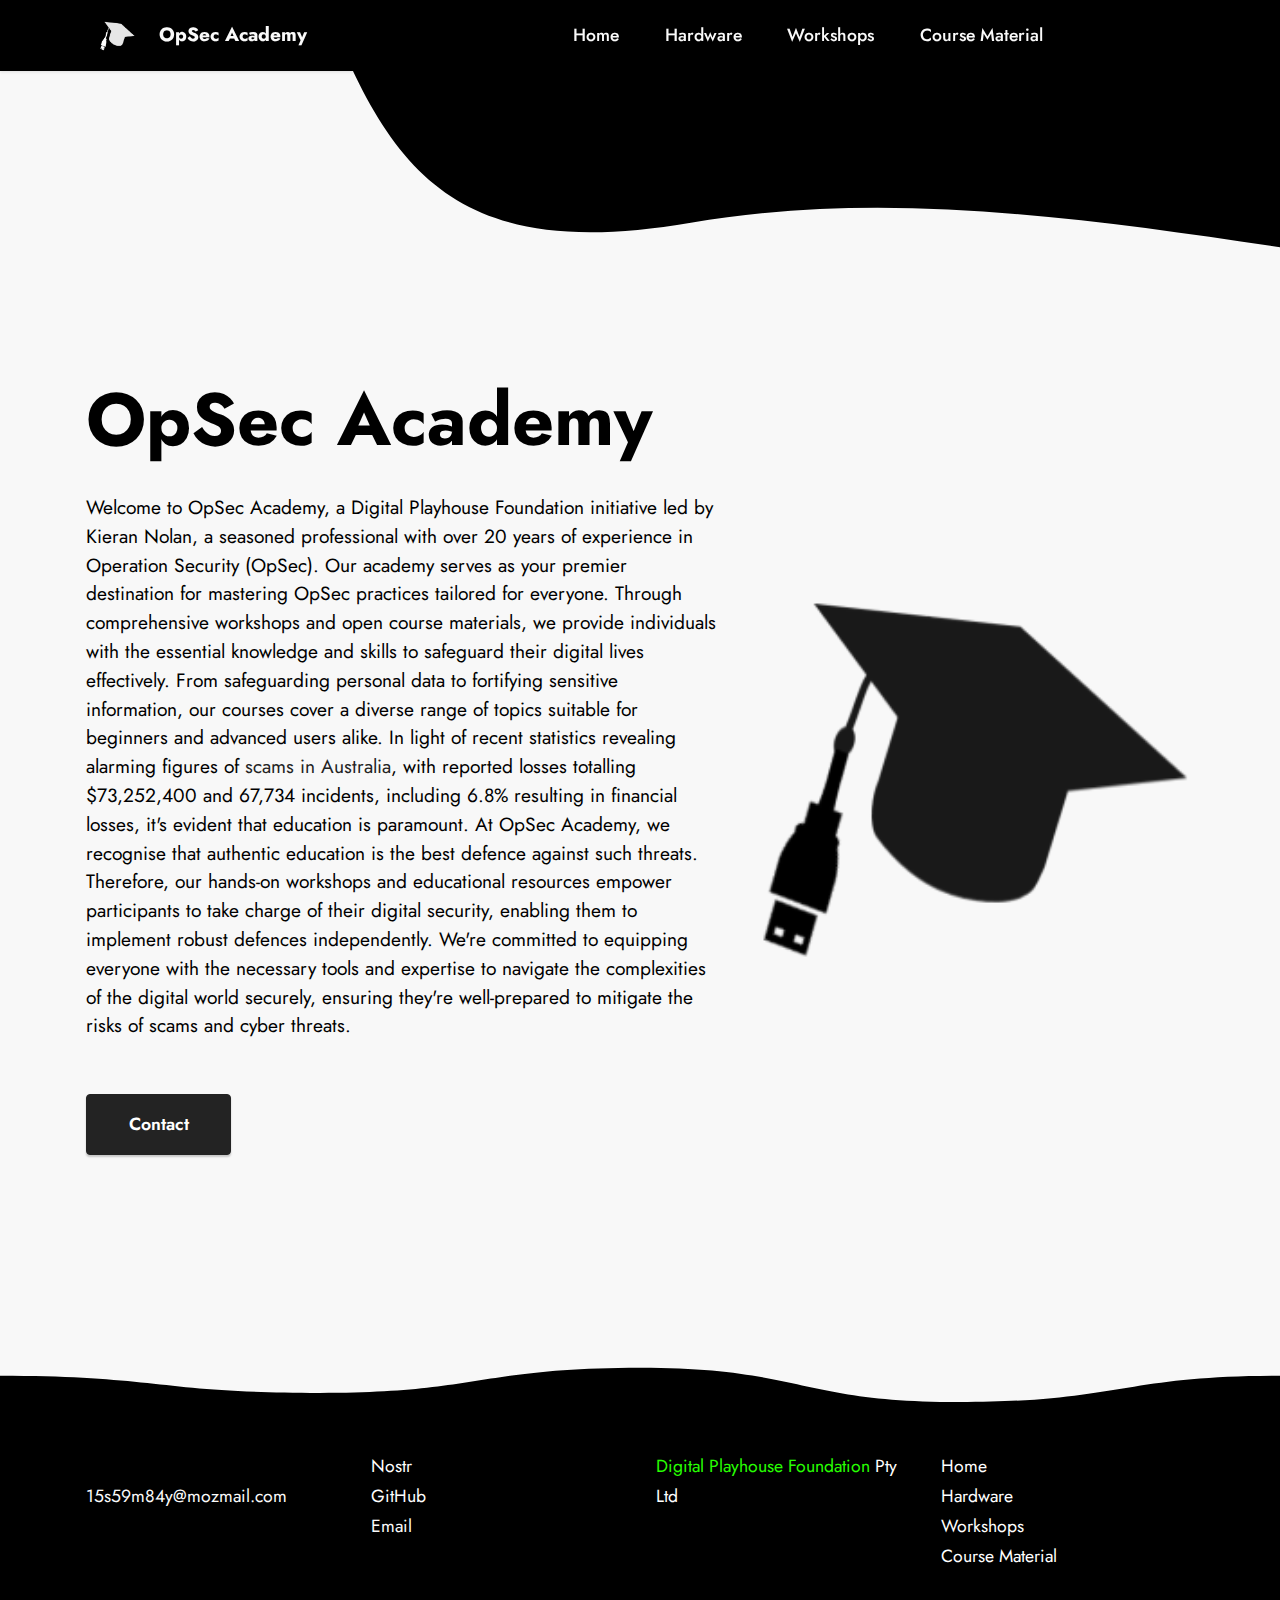
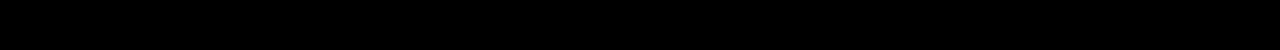
==== commit f5435381: "update" ====
--- a/index.html
+++ b/index.html
@@ -6,7 +6,7 @@
   <meta http-equiv="X-UA-Compatible" content="IE=edge">
   
   <meta name="viewport" content="width=device-width, initial-scale=1, minimum-scale=1">
-  <link rel="shortcut icon" href="assets/images/opsecacademy-96x76.png" type="image/x-icon">
+  <link rel="shortcut icon" href="assets/images/inverte-416x331.png" type="image/x-icon">
   <meta name="description" content="">
   
   
@@ -20,7 +20,7 @@
   <link rel="stylesheet" href="assets/theme/css/style.css">
   <link rel="preload" href="https://fonts.googleapis.com/css?family=Jost:100,200,300,400,500,600,700,800,900,100i,200i,300i,400i,500i,600i,700i,800i,900i&display=swap" as="style" onload="this.onload=null;this.rel='stylesheet'">
   <noscript><link rel="stylesheet" href="https://fonts.googleapis.com/css?family=Jost:100,200,300,400,500,600,700,800,900,100i,200i,300i,400i,500i,600i,700i,800i,900i&display=swap"></noscript>
-  <link rel="preload" as="style" href="assets/mobirise/css/mbr-additional.css?v=VjbzIo"><link rel="stylesheet" href="assets/mobirise/css/mbr-additional.css?v=VjbzIo" type="text/css">
+  <link rel="preload" as="style" href="assets/mobirise/css/mbr-additional.css?v=y9fSBH"><link rel="stylesheet" href="assets/mobirise/css/mbr-additional.css?v=y9fSBH" type="text/css">
 
   
   
@@ -35,10 +35,10 @@
             <div class="navbar-brand">
                 <span class="navbar-logo">
                     <a href="index.html">
-                        <img src="assets/images/opsecacademy-96x76.png" alt="" style="height: 3rem;">
+                        <img src="assets/images/inverte-416x331.png" alt="" style="height: 3rem;">
                     </a>
                 </span>
-                <span class="navbar-caption-wrap"><a class="navbar-caption text-black display-7" href="#">OpSec Academy</a></span>
+                <span class="navbar-caption-wrap"><a class="navbar-caption text-white display-7" href="#">OpSec Academy</a></span>
             </div>
             <button class="navbar-toggler" type="button" data-toggle="collapse" data-bs-toggle="collapse" data-target="#navbarSupportedContent" data-bs-target="#navbarSupportedContent" aria-controls="navbarNavAltMarkup" aria-expanded="false" aria-label="Toggle navigation">
                 <div class="hamburger">
@@ -49,9 +49,9 @@
                 </div>
             </button>
             <div class="collapse navbar-collapse" id="navbarSupportedContent">
-                <ul class="navbar-nav nav-dropdown nav-right" data-app-modern-menu="true"><li class="nav-item"><a class="nav-link link text-black text-primary display-4" href="hardware.html">Home</a></li><li class="nav-item"><a class="nav-link link text-black text-primary display-4" href="hardware.html">Hardware</a></li>
-                    <li class="nav-item"><a class="nav-link link text-black text-primary display-4" href="workshops.html">Workshops</a></li>
-                    <li class="nav-item"><a class="nav-link link text-black text-primary display-4" href="course.html">Course Material</a>
+                <ul class="navbar-nav nav-dropdown nav-right" data-app-modern-menu="true"><li class="nav-item"><a class="nav-link link text-white display-4" href="index.html">Home</a></li><li class="nav-item"><a class="nav-link link text-white display-4" href="hardware.html">Hardware</a></li>
+                    <li class="nav-item"><a class="nav-link link text-white display-4" href="workshops.html">Workshops</a></li>
+                    <li class="nav-item"><a class="nav-link link text-white display-4" href="course.html">Course Material</a>
                     </li></ul>
                 <div class="icons-menu">
                     <a class="iconfont-wrapper" href="#" target="_blank">
@@ -69,50 +69,43 @@
     </nav>
 </section>
 
-<section data-bs-version="5.1" class="content6 cid-ucfWE7681S" id="content6-v">
+<section data-bs-version="5.1" class="header1 cid-ucgnvrA8L7" id="header01-16">
     
+    
+    <div class="svg-container">
+        <svg xmlns="http://www.w3.org/2000/svg" viewBox="0 0 1600 900" width="1600" height="900" class="lottie__svg" preserveAspectRatio="none">
+            <defs>
+                <clipPath id="__lottie_element_56">
+                    <rect width="1600" height="900" x="0" y="0"></rect>
+                </clipPath>
+            </defs>
+            <g clip-path="url(#__lottie_element_56)">
+                <g transform="matrix(1,0,0,1,1389.843017578125,-225.20799255371094)" opacity="1" style="display: block;">
+                    <g opacity="1" transform="matrix(1,0,0,1,0,0)">
+                        <path fill="rgb(255,237,168)" fill-opacity="1" d=" M-419.624755859375,415.6952209472656 C17.504684448242188,354.5908203125 503.072998046875,568.8040161132812 708.1630249023438,382.1440124511719 C913.2529907226562,195.4739990234375 407.1830139160156,25.333999633789062 407.1830139160156,-114.36599731445312 C407.1830139160156,-283.6960144042969 431.1730041503906,-345.0660095214844 316.9930114746094,-426.3559875488281 C146.18299865722656,-547.9760131835938 69.49299621582031,-405.5559997558594 -319.84698486328125,-361.5459899902344 C-641.4569702148438,-325.1860046386719 -1008.0747680664062,-305.5247802734375 -870.084716796875,-3.934781312942505 C-732.0947265625,297.65521240234375 -740.6259765625,460.5013732910156 -419.624755859375,415.6952209472656z">
+                        </path>
+                    </g>
+                </g>
+            </g>
+        </svg>
+    </div>
     <div class="container">
         <div class="row justify-content-center">
-            <div class="col-md-12 col-lg-10">
-                <hr class="line">
-                <p class="mbr-text align-center mbr-fonts-style my-4 display-5"><strong>OpSec Academy</strong></p>
-                <hr class="line">
-            </div>
-        </div>
-    </div>
-</section>
-
-<section data-bs-version="5.1" class="header3 cid-ucfWBFBRIR" id="header03-u">
-    
-    
-
-    <div class="wave-container">
-        <svg class="svg-top" version="1.1" xmlns="http://www.w3.org/2000/svg" xmlns:xlink="http://www.w3.org/1999/xlink" x="0px" y="0px" viewBox="0 0 1600 40" style="enable-background:new 0 0 1600 40;" preserveAspectRatio="none">
-            <style type="text/css">
-                .st0 
-            </style>
-            <path class="st0" d="M-1,15.7c200.1,0,200.7,13.8,400.9,13.8C600,29.5,600.4,9.3,800.5,9.3S998.8,36.8,1199,36.8
-                s201.9-21.1,402-21.1v24.1L-1,40V15.7z"></path>
-        </svg>
-    </div>
-
-    <div class="container">
-        <div class="row justify-content-center">
-            <div class="col-12 col-md-12 col-lg-6 image-wrapper m-auto">
-                <img class="w-100 md-pb" src="assets/images/opsecacademy-416x331.png" alt="">
+            <div class="col-12 col-md-12 col-lg-5 m-auto">
+                <div class="image-wrapper md-pb">
+                    <img class="w-100" src="assets/images/opsec-academy-246x211.png" alt="">
+                </div>
             </div>
             <div class="col-12 col-md-12 col-lg m-auto">
                 <div class="text-wrapper align-left">
-                    <h1 class="mbr-section-title mbr-fonts-style mb-4 display-2"><br></h1>
-                    <p class="mbr-text mbr-fonts-style display-7">Welcome to OpSec Academy, a <a href="https://www.digitalplayhouse.org.au/" class="text-success" target="_blank"><strong>Digital Playhouse Foundation</strong></a> initiative led by Kieran Nolan, a seasoned professional with over 20 years of professional experience in Operation Security (OpSec). Our academy serves as your premier destination for mastering OpSec practices tailored for everyone. Through comprehensive workshops and open course materials, we provide individuals with the essential knowledge and skills to safeguard their digital lives effectively. From safeguarding personal data to fortifying sensitive information, our courses cover a diverse range of topics suitable for beginners and advanced users alike. Additionally, we offer secure hardware for sale, ensuring that your devices are fortified against potential threats. Furthermore, our hands-on workshops empower participants to take charge of their hardware security, enabling them to implement robust defenses independently. At OpSec Academy, we're committed to equipping everyone with the necessary tools and expertise to navigate the complexities of the digital world securely.<br>
-<br>
-<br></p>
-                    <div class="mbr-section-btn mt-3"><a class="btn btn-lg btn-black display-4" href="index.html#form02-h"><span class="socicon socicon-mail mbr-iconfont mbr-iconfont-btn"></span>Contact</a></div>
+                    <h1 class="mbr-section-title mbr-fonts-style mb-4 display-1"><strong>OpSec Academy</strong></h1>
+                    <p class="mbr-text mbr-fonts-style display-7">Welcome to OpSec Academy, a Digital Playhouse Foundation initiative led by Kieran Nolan, a seasoned professional with over 20 years of experience in Operation Security (OpSec). Our academy serves as your premier destination for mastering OpSec practices tailored for everyone. Through comprehensive workshops and open course materials, we provide individuals with the essential knowledge and skills to safeguard their digital lives effectively. From safeguarding personal data to fortifying sensitive information, our courses cover a diverse range of topics suitable for beginners and advanced users alike. In light of recent statistics revealing alarming figures of <a href="https://www.scamwatch.gov.au/research-and-resources/scam-statistics" class="text-black" target="_blank">scams in Australia</a>, with reported losses totalling $73,252,400 and 67,734 incidents, including 6.8% resulting in financial losses, it's evident that education is paramount. At OpSec Academy, we recognise that authentic education is the best defence against such threats. Therefore, our hands-on workshops and educational resources empower participants to take charge of their digital security, enabling them to implement robust defences independently. We're committed to equipping everyone with the necessary tools and expertise to navigate the complexities of the digital world securely, ensuring they're well-prepared to mitigate the risks of scams and cyber threats.
+<br><br></p>
+                    <div class="mbr-section-btn mt-3"><a class="btn btn-lg btn-black display-4" href="#">Contact</a></div>
                 </div>
             </div>
         </div>
     </div>
-
 </section>
 
 <section data-bs-version="5.1" class="footer1 cid-ucfr13WrS9" once="footers" id="footer01-q">
@@ -145,7 +138,7 @@
             <div class="col-12 col-md-3 col-lg-3">
                 
                 <ul class="list mbr-fonts-style display-4">
-                    <li class="mbr-text item-wrap">A <a href="https://www.digitalplayhouse.org.au/" class="text-success" target="_blank">Digital Playhouse Foundation</a> initiative Digital Playhouse Pty Ltd and Digital Playhouse Foundation Ltd</li>
+                    <li class="mbr-text item-wrap"><a href="https://www.digitalplayhouse.org.au/" class="text-success" target="_blank">Digital Playhouse Foundation</a>&nbsp;Pty Ltd&nbsp;</li>
                 </ul>
             </div>
             <div class="col-12 col-md-2 col-lg-3">
--- a/assets/mobirise/css/mbr-additional.css
+++ b/assets/mobirise/css/mbr-additional.css
@@ -769,7 +769,7 @@
 }
 .cid-ucalGMJANB .dropdown-menu,
 .cid-ucalGMJANB .navbar.opened {
-  background: #ffffff !important;
+  background: #000000 !important;
 }
 .cid-ucalGMJANB .nav-item:focus,
 .cid-ucalGMJANB .nav-link:focus {
@@ -804,7 +804,7 @@
   transition: all 0.3s;
   border-bottom: 1px solid transparent;
   box-shadow: 0 1px 3px 0 rgba(0, 0, 0, 0.1);
-  background: #ffffff;
+  background: #000000;
 }
 .cid-ucalGMJANB .navbar.opened {
   transition: all 0.3s;
@@ -954,7 +954,7 @@
   padding: 0.667em 1.667em;
 }
 .cid-ucalGMJANB .navbar.navbar-expand-lg .dropdown .dropdown-menu {
-  background: #ffffff;
+  background: #000000;
 }
 .cid-ucalGMJANB .navbar.navbar-expand-lg .dropdown .dropdown-menu .dropdown-submenu {
   margin: 0;
@@ -985,7 +985,7 @@
   width: 30px;
   height: 2px;
   border-right: 5px;
-  background-color: #000000;
+  background-color: #ffffff;
 }
 .cid-ucalGMJANB button.navbar-toggler .hamburger span:nth-child(1) {
   top: 0;
@@ -1465,7 +1465,7 @@
 }
 .cid-ucalGMJANB .dropdown-menu,
 .cid-ucalGMJANB .navbar.opened {
-  background: #ffffff !important;
+  background: #000000 !important;
 }
 .cid-ucalGMJANB .nav-item:focus,
 .cid-ucalGMJANB .nav-link:focus {
@@ -1500,7 +1500,7 @@
   transition: all 0.3s;
   border-bottom: 1px solid transparent;
   box-shadow: 0 1px 3px 0 rgba(0, 0, 0, 0.1);
-  background: #ffffff;
+  background: #000000;
 }
 .cid-ucalGMJANB .navbar.opened {
   transition: all 0.3s;
@@ -1650,7 +1650,7 @@
   padding: 0.667em 1.667em;
 }
 .cid-ucalGMJANB .navbar.navbar-expand-lg .dropdown .dropdown-menu {
-  background: #ffffff;
+  background: #000000;
 }
 .cid-ucalGMJANB .navbar.navbar-expand-lg .dropdown .dropdown-menu .dropdown-submenu {
   margin: 0;
@@ -1681,7 +1681,7 @@
   width: 30px;
   height: 2px;
   border-right: 5px;
-  background-color: #000000;
+  background-color: #ffffff;
 }
 .cid-ucalGMJANB button.navbar-toggler .hamburger span:nth-child(1) {
   top: 0;
@@ -2038,7 +2038,7 @@
 }
 .cid-ucalGMJANB .dropdown-menu,
 .cid-ucalGMJANB .navbar.opened {
-  background: #ffffff !important;
+  background: #000000 !important;
 }
 .cid-ucalGMJANB .nav-item:focus,
 .cid-ucalGMJANB .nav-link:focus {
@@ -2073,7 +2073,7 @@
   transition: all 0.3s;
   border-bottom: 1px solid transparent;
   box-shadow: 0 1px 3px 0 rgba(0, 0, 0, 0.1);
-  background: #ffffff;
+  background: #000000;
 }
 .cid-ucalGMJANB .navbar.opened {
   transition: all 0.3s;
@@ -2223,7 +2223,7 @@
   padding: 0.667em 1.667em;
 }
 .cid-ucalGMJANB .navbar.navbar-expand-lg .dropdown .dropdown-menu {
-  background: #ffffff;
+  background: #000000;
 }
 .cid-ucalGMJANB .navbar.navbar-expand-lg .dropdown .dropdown-menu .dropdown-submenu {
   margin: 0;
@@ -2254,7 +2254,7 @@
   width: 30px;
   height: 2px;
   border-right: 5px;
-  background-color: #000000;
+  background-color: #ffffff;
 }
 .cid-ucalGMJANB button.navbar-toggler .hamburger span:nth-child(1) {
   top: 0;
@@ -2325,75 +2325,63 @@
     left: -1rem;
   }
 }
-.cid-ucfWE7681S {
-  padding-top: 5rem;
-  padding-bottom: 5rem;
-  background-color: #000000;
-}
-.cid-ucfWE7681S .line {
-  background-color: #000000;
-  align: center;
-  height: 2px;
-  margin: 0 auto;
-}
-.cid-ucfWE7681S .mbr-text {
-  color: #ffffff;
-}
-.cid-ucfWBFBRIR {
-  padding-top: 0rem;
-  padding-bottom: 10rem;
-  background-color: #ffffff;
-}
-.cid-ucfWBFBRIR .row {
+.cid-ucgnvrA8L7 {
+  padding-top: 20rem;
+  padding-bottom: 15rem;
+  background-color: #f8f8f8;
+}
+.cid-ucgnvrA8L7 .row {
   flex-direction: row-reverse;
 }
-.cid-ucfWBFBRIR .wave-container {
+.cid-ucgnvrA8L7 .svg-container {
   position: absolute;
-  left: 0;
-  top: -110px;
-  height: 113px;
+  top: 0;
+  width: 100%;
   overflow: hidden;
-  width: 100%;
-}
-.cid-ucfWBFBRIR .svg-top {
-  width: 100%;
+  height: 300px;
+}
+.cid-ucgnvrA8L7 svg {
   position: absolute;
-  left: 0;
-  bottom: 0;
-  height: 50px;
-  transform-origin: bottom;
-  animation: 1.5s ease-in-out infinite alternate svg-wave;
-  fill: #6592e6;
-}
-.cid-ucfWBFBRIR .svg-top .st0 {
-  fill: #ffffff;
+  top: 50px;
+  width: 1700px;
+  right: -80px;
+  transform: scaleX(1) scaleY(1.3) rotate(0deg);
+  animation: 1.5s ease-in-out infinite alternate svg;
+}
+.cid-ucgnvrA8L7 svg path {
+  fill: #000000;
 }
 @media (max-width: 992px) {
-  .cid-ucfWBFBRIR .svg-top {
-    width: 1000px;
-  }
-}
-@keyframes svg-wave {
+  .cid-ucgnvrA8L7 svg {
+    width: 1500px;
+  }
+}
+@media (max-width: 767px) {
+  .cid-ucgnvrA8L7 svg {
+    width: 800px;
+  }
+}
+@keyframes svg {
   from {
-    transform: scaleX(1) scaleY(1.1);
+    transform: scaleX(1.2) scaleY(1.35) rotate(-1deg);
   }
   to {
-    transform: scaleX(1) scaleY(1.6);
-  }
-}
-.cid-ucfWBFBRIR .mbr-section-title {
+    transform: scaleX(1) scaleY(1.3) rotate(0deg);
+  }
+}
+.cid-ucgnvrA8L7 .mbr-section-title {
   color: #000000;
 }
 @media (min-width: 1400px) {
-  .cid-ucfWBFBRIR .col-12 {
+  .cid-ucgnvrA8L7 .col-12 {
     padding: 0 2rem;
   }
-  .cid-ucfWBFBRIR .row {
+  .cid-ucgnvrA8L7 .row {
     margin: 0 -2rem;
   }
 }
-.cid-ucfWBFBRIR .mbr-text,
-.cid-ucfWBFBRIR .mbr-section-btn {
+.cid-ucgnvrA8L7 .mbr-text,
+.cid-ucgnvrA8L7 .mbr-section-btn {
   color: #000000;
 }
 .cid-ucfr13WrS9 {
@@ -2542,7 +2530,7 @@
 }
 .cid-ucalGMJANB .dropdown-menu,
 .cid-ucalGMJANB .navbar.opened {
-  background: #ffffff !important;
+  background: #000000 !important;
 }
 .cid-ucalGMJANB .nav-item:focus,
 .cid-ucalGMJANB .nav-link:focus {
@@ -2577,7 +2565,7 @@
   transition: all 0.3s;
   border-bottom: 1px solid transparent;
   box-shadow: 0 1px 3px 0 rgba(0, 0, 0, 0.1);
-  background: #ffffff;
+  background: #000000;
 }
 .cid-ucalGMJANB .navbar.opened {
   transition: all 0.3s;
@@ -2727,7 +2715,7 @@
   padding: 0.667em 1.667em;
 }
 .cid-ucalGMJANB .navbar.navbar-expand-lg .dropdown .dropdown-menu {
-  background: #ffffff;
+  background: #000000;
 }
 .cid-ucalGMJANB .navbar.navbar-expand-lg .dropdown .dropdown-menu .dropdown-submenu {
   margin: 0;
@@ -2758,7 +2746,7 @@
   width: 30px;
   height: 2px;
   border-right: 5px;
-  background-color: #000000;
+  background-color: #ffffff;
 }
 .cid-ucalGMJANB button.navbar-toggler .hamburger span:nth-child(1) {
   top: 0;
--- a/assets/mobirise/css/mbr-additional.css
+++ b/assets/mobirise/css/mbr-additional.css
@@ -769,7 +769,7 @@
 }
 .cid-ucalGMJANB .dropdown-menu,
 .cid-ucalGMJANB .navbar.opened {
-  background: #ffffff !important;
+  background: #000000 !important;
 }
 .cid-ucalGMJANB .nav-item:focus,
 .cid-ucalGMJANB .nav-link:focus {
@@ -804,7 +804,7 @@
   transition: all 0.3s;
   border-bottom: 1px solid transparent;
   box-shadow: 0 1px 3px 0 rgba(0, 0, 0, 0.1);
-  background: #ffffff;
+  background: #000000;
 }
 .cid-ucalGMJANB .navbar.opened {
   transition: all 0.3s;
@@ -954,7 +954,7 @@
   padding: 0.667em 1.667em;
 }
 .cid-ucalGMJANB .navbar.navbar-expand-lg .dropdown .dropdown-menu {
-  background: #ffffff;
+  background: #000000;
 }
 .cid-ucalGMJANB .navbar.navbar-expand-lg .dropdown .dropdown-menu .dropdown-submenu {
   margin: 0;
@@ -985,7 +985,7 @@
   width: 30px;
   height: 2px;
   border-right: 5px;
-  background-color: #000000;
+  background-color: #ffffff;
 }
 .cid-ucalGMJANB button.navbar-toggler .hamburger span:nth-child(1) {
   top: 0;
@@ -1465,7 +1465,7 @@
 }
 .cid-ucalGMJANB .dropdown-menu,
 .cid-ucalGMJANB .navbar.opened {
-  background: #ffffff !important;
+  background: #000000 !important;
 }
 .cid-ucalGMJANB .nav-item:focus,
 .cid-ucalGMJANB .nav-link:focus {
@@ -1500,7 +1500,7 @@
   transition: all 0.3s;
   border-bottom: 1px solid transparent;
   box-shadow: 0 1px 3px 0 rgba(0, 0, 0, 0.1);
-  background: #ffffff;
+  background: #000000;
 }
 .cid-ucalGMJANB .navbar.opened {
   transition: all 0.3s;
@@ -1650,7 +1650,7 @@
   padding: 0.667em 1.667em;
 }
 .cid-ucalGMJANB .navbar.navbar-expand-lg .dropdown .dropdown-menu {
-  background: #ffffff;
+  background: #000000;
 }
 .cid-ucalGMJANB .navbar.navbar-expand-lg .dropdown .dropdown-menu .dropdown-submenu {
   margin: 0;
@@ -1681,7 +1681,7 @@
   width: 30px;
   height: 2px;
   border-right: 5px;
-  background-color: #000000;
+  background-color: #ffffff;
 }
 .cid-ucalGMJANB button.navbar-toggler .hamburger span:nth-child(1) {
   top: 0;
@@ -2038,7 +2038,7 @@
 }
 .cid-ucalGMJANB .dropdown-menu,
 .cid-ucalGMJANB .navbar.opened {
-  background: #ffffff !important;
+  background: #000000 !important;
 }
 .cid-ucalGMJANB .nav-item:focus,
 .cid-ucalGMJANB .nav-link:focus {
@@ -2073,7 +2073,7 @@
   transition: all 0.3s;
   border-bottom: 1px solid transparent;
   box-shadow: 0 1px 3px 0 rgba(0, 0, 0, 0.1);
-  background: #ffffff;
+  background: #000000;
 }
 .cid-ucalGMJANB .navbar.opened {
   transition: all 0.3s;
@@ -2223,7 +2223,7 @@
   padding: 0.667em 1.667em;
 }
 .cid-ucalGMJANB .navbar.navbar-expand-lg .dropdown .dropdown-menu {
-  background: #ffffff;
+  background: #000000;
 }
 .cid-ucalGMJANB .navbar.navbar-expand-lg .dropdown .dropdown-menu .dropdown-submenu {
   margin: 0;
@@ -2254,7 +2254,7 @@
   width: 30px;
   height: 2px;
   border-right: 5px;
-  background-color: #000000;
+  background-color: #ffffff;
 }
 .cid-ucalGMJANB button.navbar-toggler .hamburger span:nth-child(1) {
   top: 0;
@@ -2325,75 +2325,63 @@
     left: -1rem;
   }
 }
-.cid-ucfWE7681S {
-  padding-top: 5rem;
-  padding-bottom: 5rem;
-  background-color: #000000;
-}
-.cid-ucfWE7681S .line {
-  background-color: #000000;
-  align: center;
-  height: 2px;
-  margin: 0 auto;
-}
-.cid-ucfWE7681S .mbr-text {
-  color: #ffffff;
-}
-.cid-ucfWBFBRIR {
-  padding-top: 0rem;
-  padding-bottom: 10rem;
-  background-color: #ffffff;
-}
-.cid-ucfWBFBRIR .row {
+.cid-ucgnvrA8L7 {
+  padding-top: 20rem;
+  padding-bottom: 15rem;
+  background-color: #f8f8f8;
+}
+.cid-ucgnvrA8L7 .row {
   flex-direction: row-reverse;
 }
-.cid-ucfWBFBRIR .wave-container {
+.cid-ucgnvrA8L7 .svg-container {
   position: absolute;
-  left: 0;
-  top: -110px;
-  height: 113px;
+  top: 0;
+  width: 100%;
   overflow: hidden;
-  width: 100%;
-}
-.cid-ucfWBFBRIR .svg-top {
-  width: 100%;
+  height: 300px;
+}
+.cid-ucgnvrA8L7 svg {
   position: absolute;
-  left: 0;
-  bottom: 0;
-  height: 50px;
-  transform-origin: bottom;
-  animation: 1.5s ease-in-out infinite alternate svg-wave;
-  fill: #6592e6;
-}
-.cid-ucfWBFBRIR .svg-top .st0 {
-  fill: #ffffff;
+  top: 50px;
+  width: 1700px;
+  right: -80px;
+  transform: scaleX(1) scaleY(1.3) rotate(0deg);
+  animation: 1.5s ease-in-out infinite alternate svg;
+}
+.cid-ucgnvrA8L7 svg path {
+  fill: #000000;
 }
 @media (max-width: 992px) {
-  .cid-ucfWBFBRIR .svg-top {
-    width: 1000px;
-  }
-}
-@keyframes svg-wave {
+  .cid-ucgnvrA8L7 svg {
+    width: 1500px;
+  }
+}
+@media (max-width: 767px) {
+  .cid-ucgnvrA8L7 svg {
+    width: 800px;
+  }
+}
+@keyframes svg {
   from {
-    transform: scaleX(1) scaleY(1.1);
+    transform: scaleX(1.2) scaleY(1.35) rotate(-1deg);
   }
   to {
-    transform: scaleX(1) scaleY(1.6);
-  }
-}
-.cid-ucfWBFBRIR .mbr-section-title {
+    transform: scaleX(1) scaleY(1.3) rotate(0deg);
+  }
+}
+.cid-ucgnvrA8L7 .mbr-section-title {
   color: #000000;
 }
 @media (min-width: 1400px) {
-  .cid-ucfWBFBRIR .col-12 {
+  .cid-ucgnvrA8L7 .col-12 {
     padding: 0 2rem;
   }
-  .cid-ucfWBFBRIR .row {
+  .cid-ucgnvrA8L7 .row {
     margin: 0 -2rem;
   }
 }
-.cid-ucfWBFBRIR .mbr-text,
-.cid-ucfWBFBRIR .mbr-section-btn {
+.cid-ucgnvrA8L7 .mbr-text,
+.cid-ucgnvrA8L7 .mbr-section-btn {
   color: #000000;
 }
 .cid-ucfr13WrS9 {
@@ -2542,7 +2530,7 @@
 }
 .cid-ucalGMJANB .dropdown-menu,
 .cid-ucalGMJANB .navbar.opened {
-  background: #ffffff !important;
+  background: #000000 !important;
 }
 .cid-ucalGMJANB .nav-item:focus,
 .cid-ucalGMJANB .nav-link:focus {
@@ -2577,7 +2565,7 @@
   transition: all 0.3s;
   border-bottom: 1px solid transparent;
   box-shadow: 0 1px 3px 0 rgba(0, 0, 0, 0.1);
-  background: #ffffff;
+  background: #000000;
 }
 .cid-ucalGMJANB .navbar.opened {
   transition: all 0.3s;
@@ -2727,7 +2715,7 @@
   padding: 0.667em 1.667em;
 }
 .cid-ucalGMJANB .navbar.navbar-expand-lg .dropdown .dropdown-menu {
-  background: #ffffff;
+  background: #000000;
 }
 .cid-ucalGMJANB .navbar.navbar-expand-lg .dropdown .dropdown-menu .dropdown-submenu {
   margin: 0;
@@ -2758,7 +2746,7 @@
   width: 30px;
   height: 2px;
   border-right: 5px;
-  background-color: #000000;
+  background-color: #ffffff;
 }
 .cid-ucalGMJANB button.navbar-toggler .hamburger span:nth-child(1) {
   top: 0;
